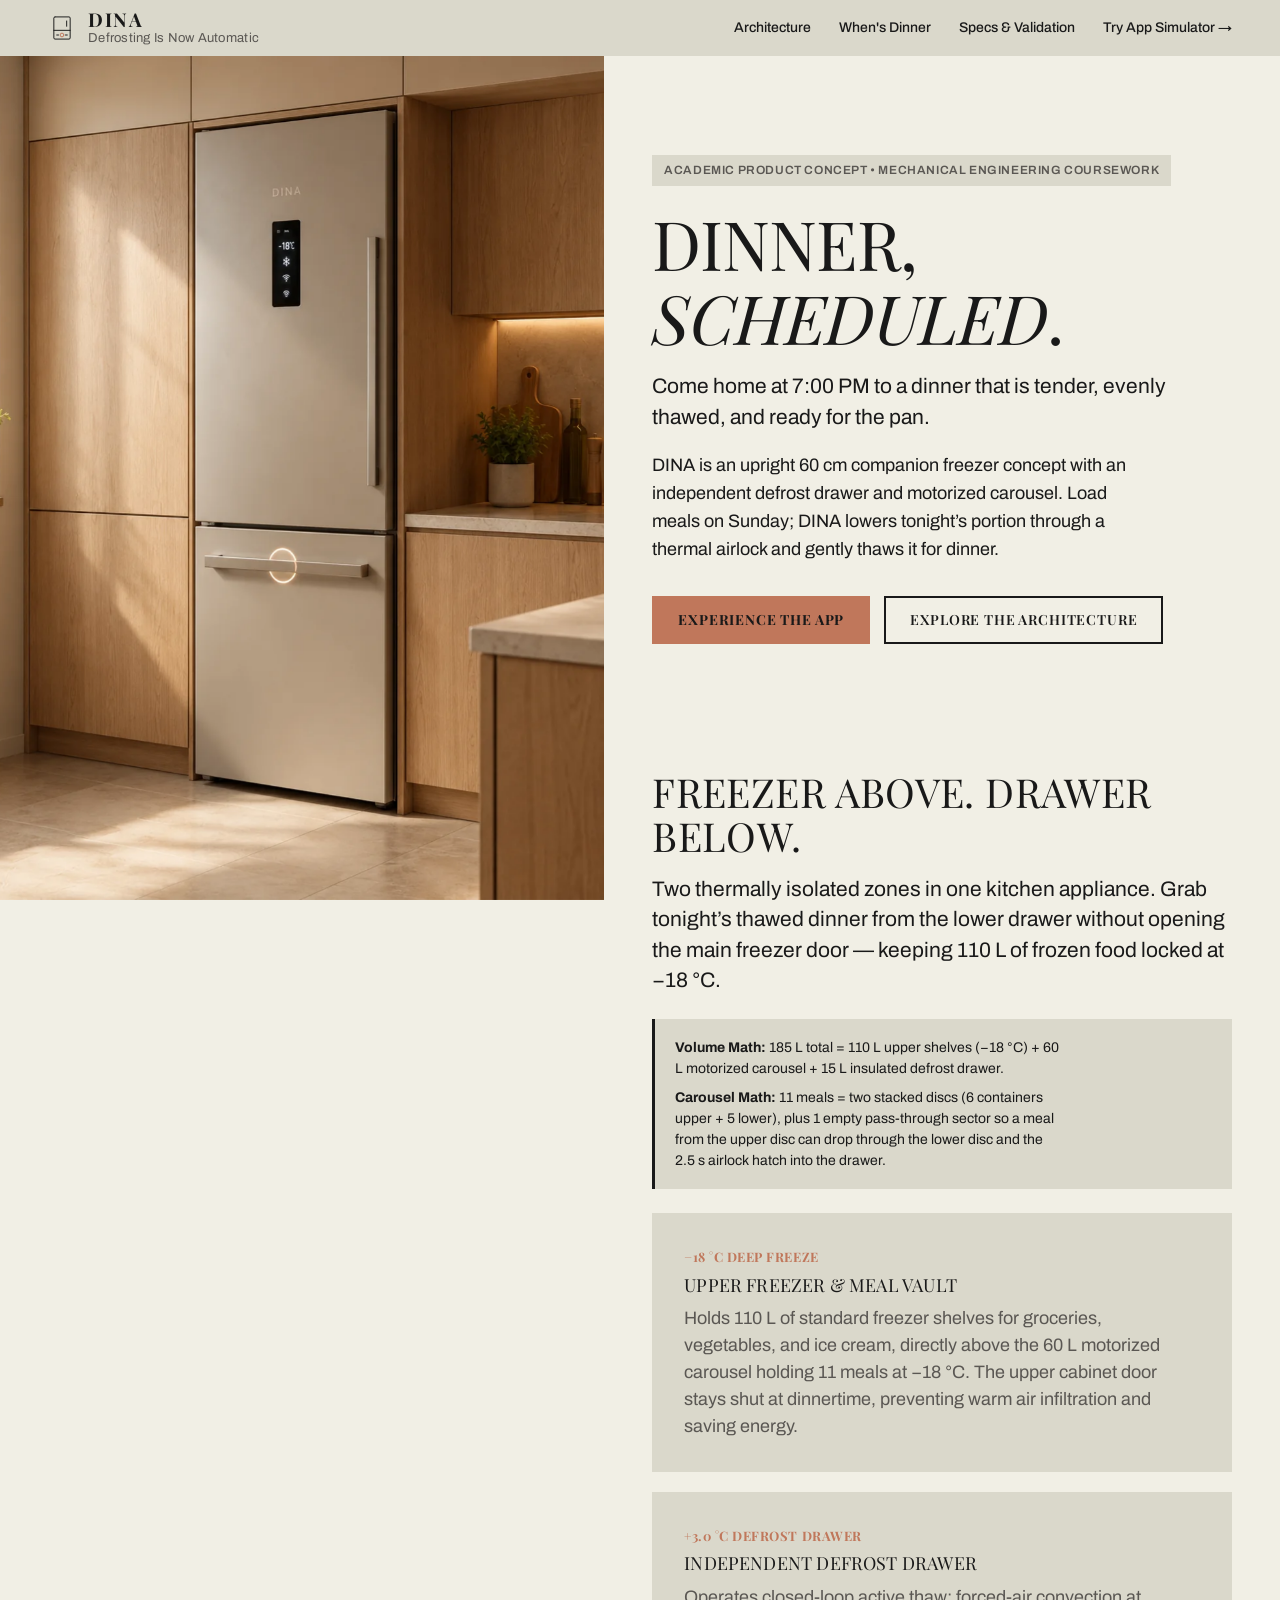
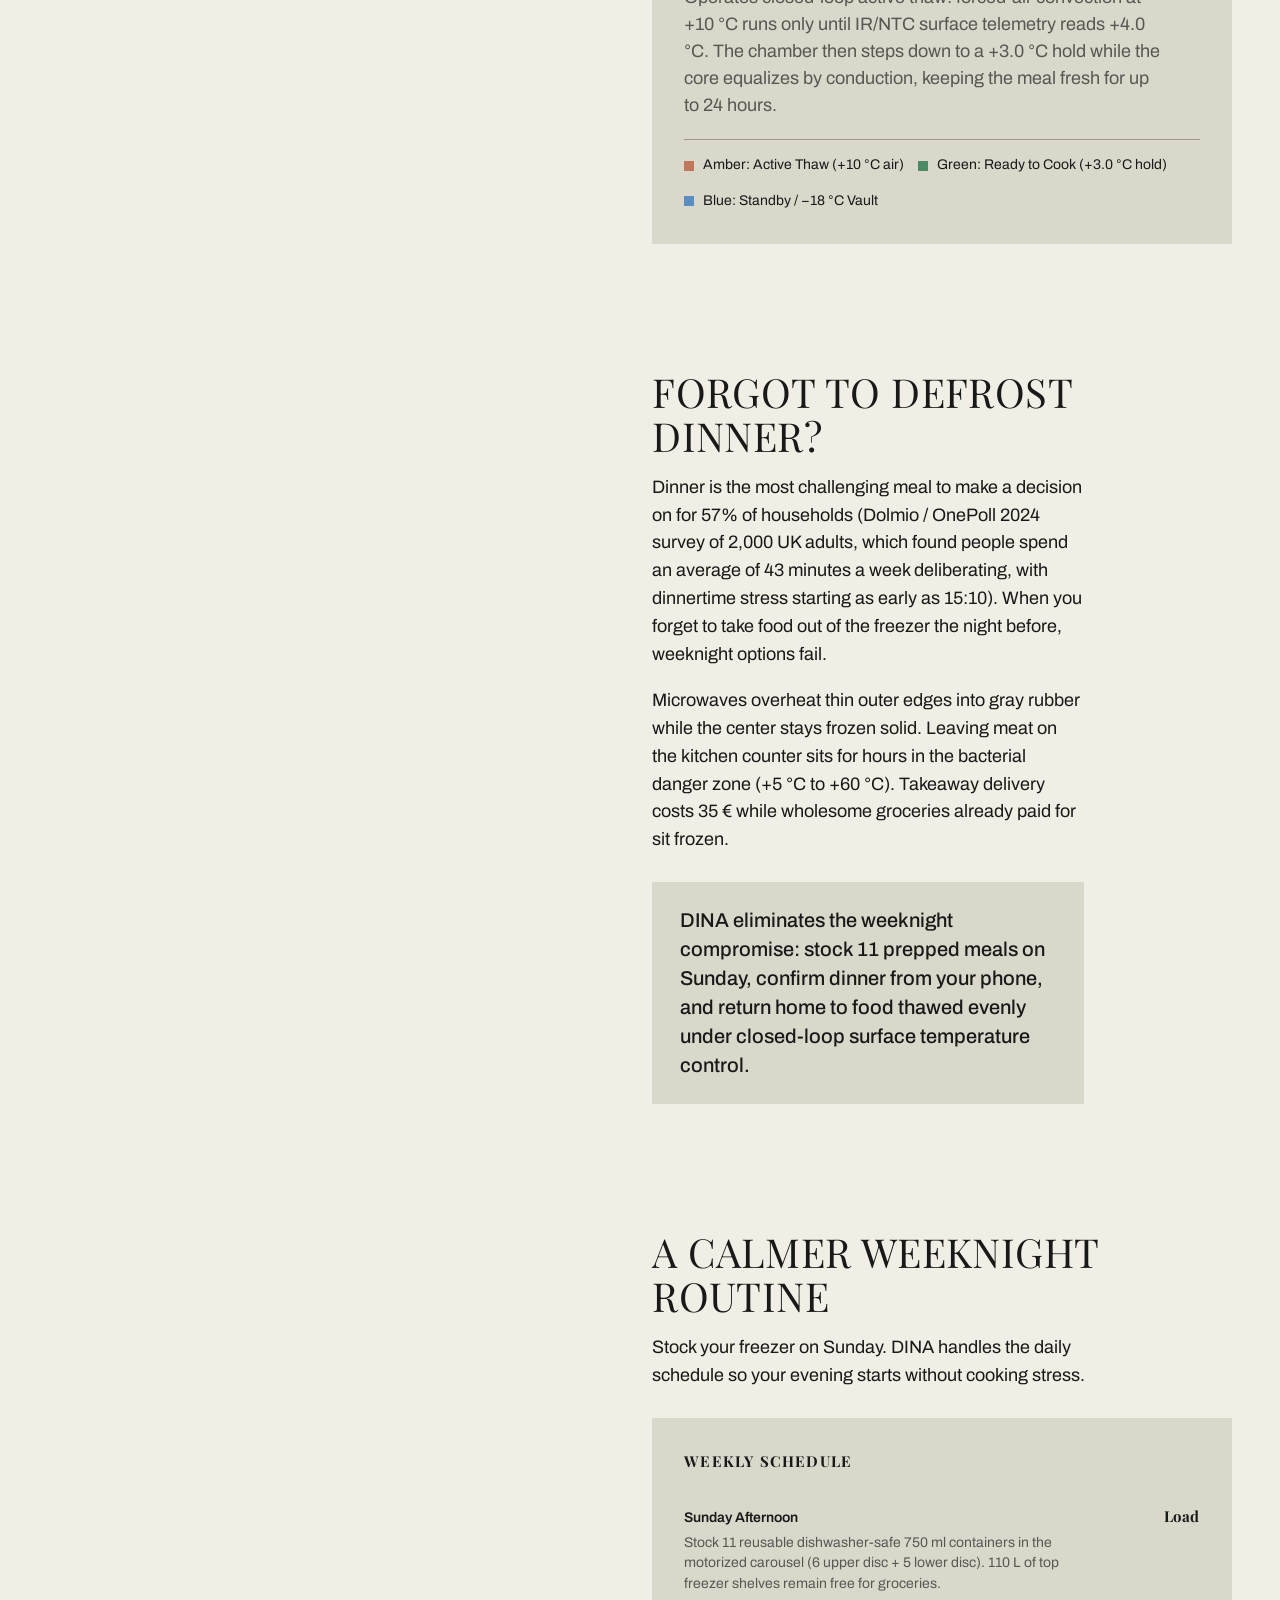
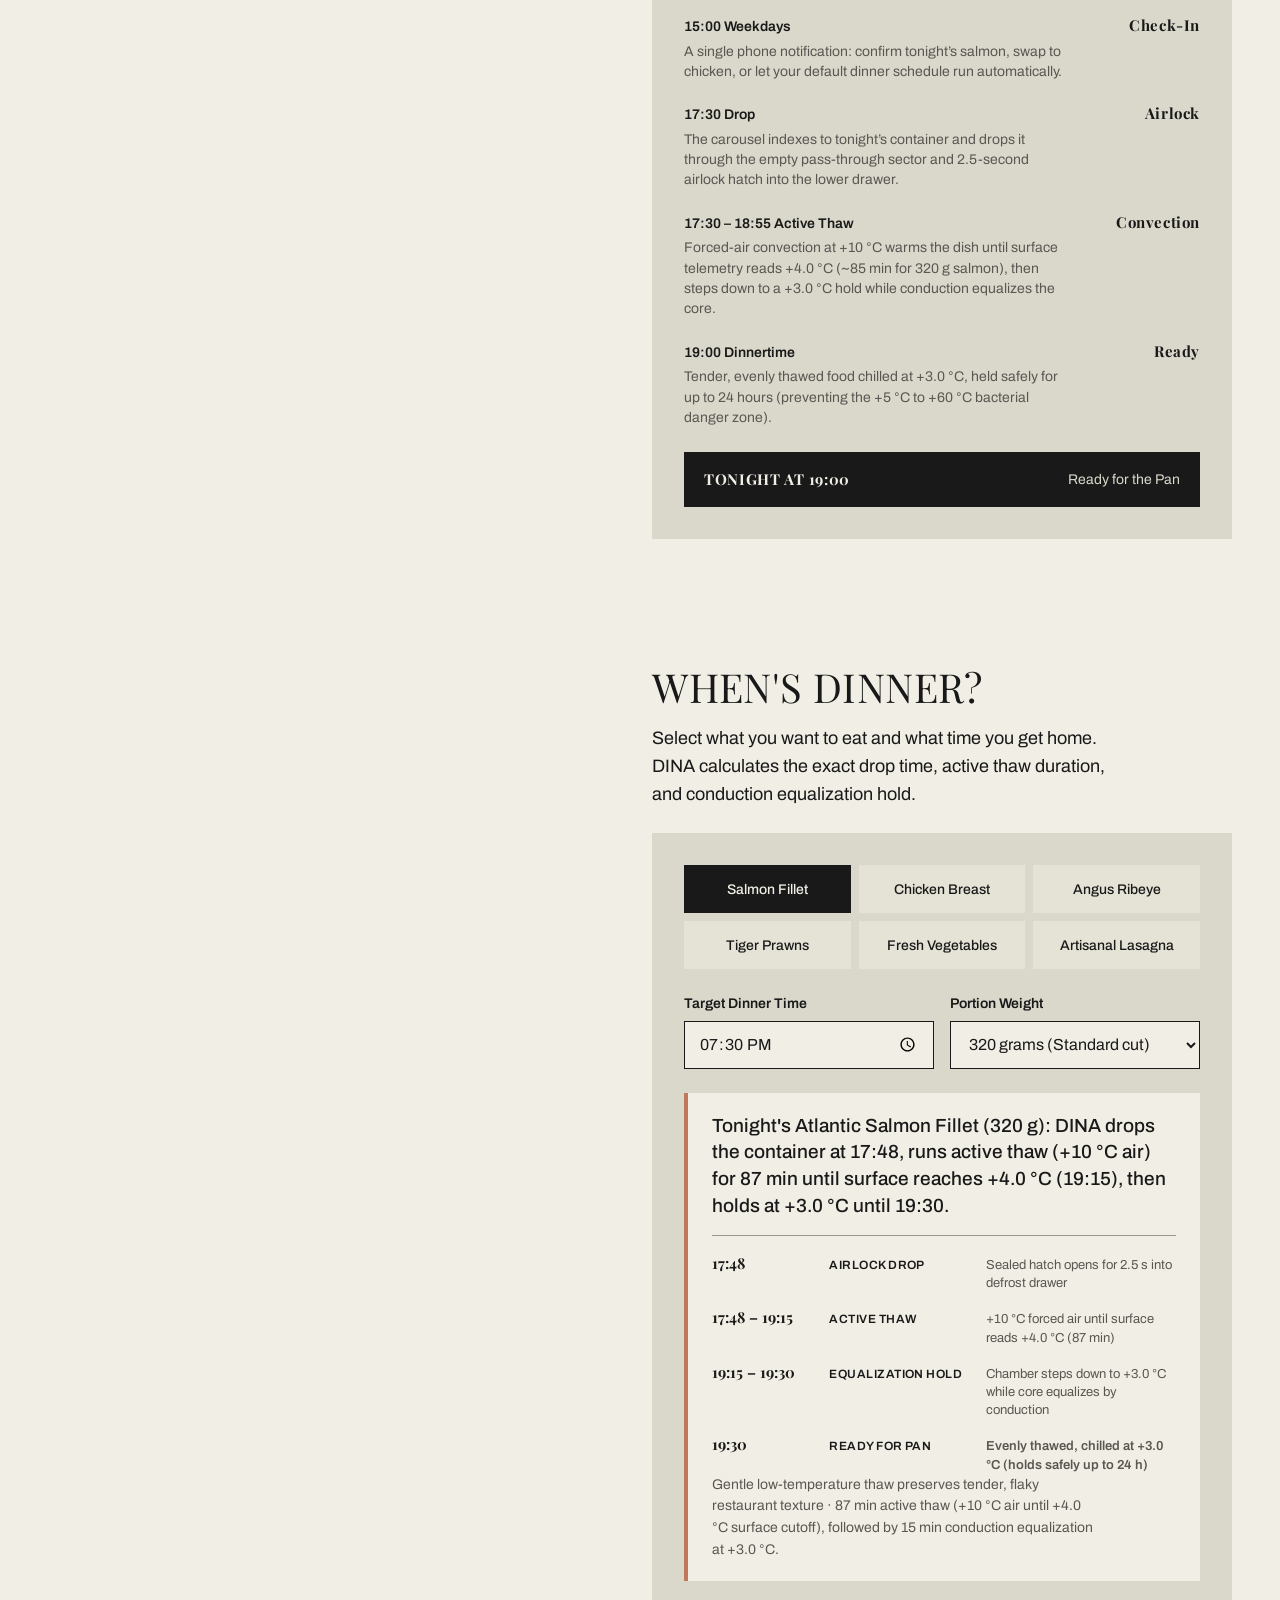
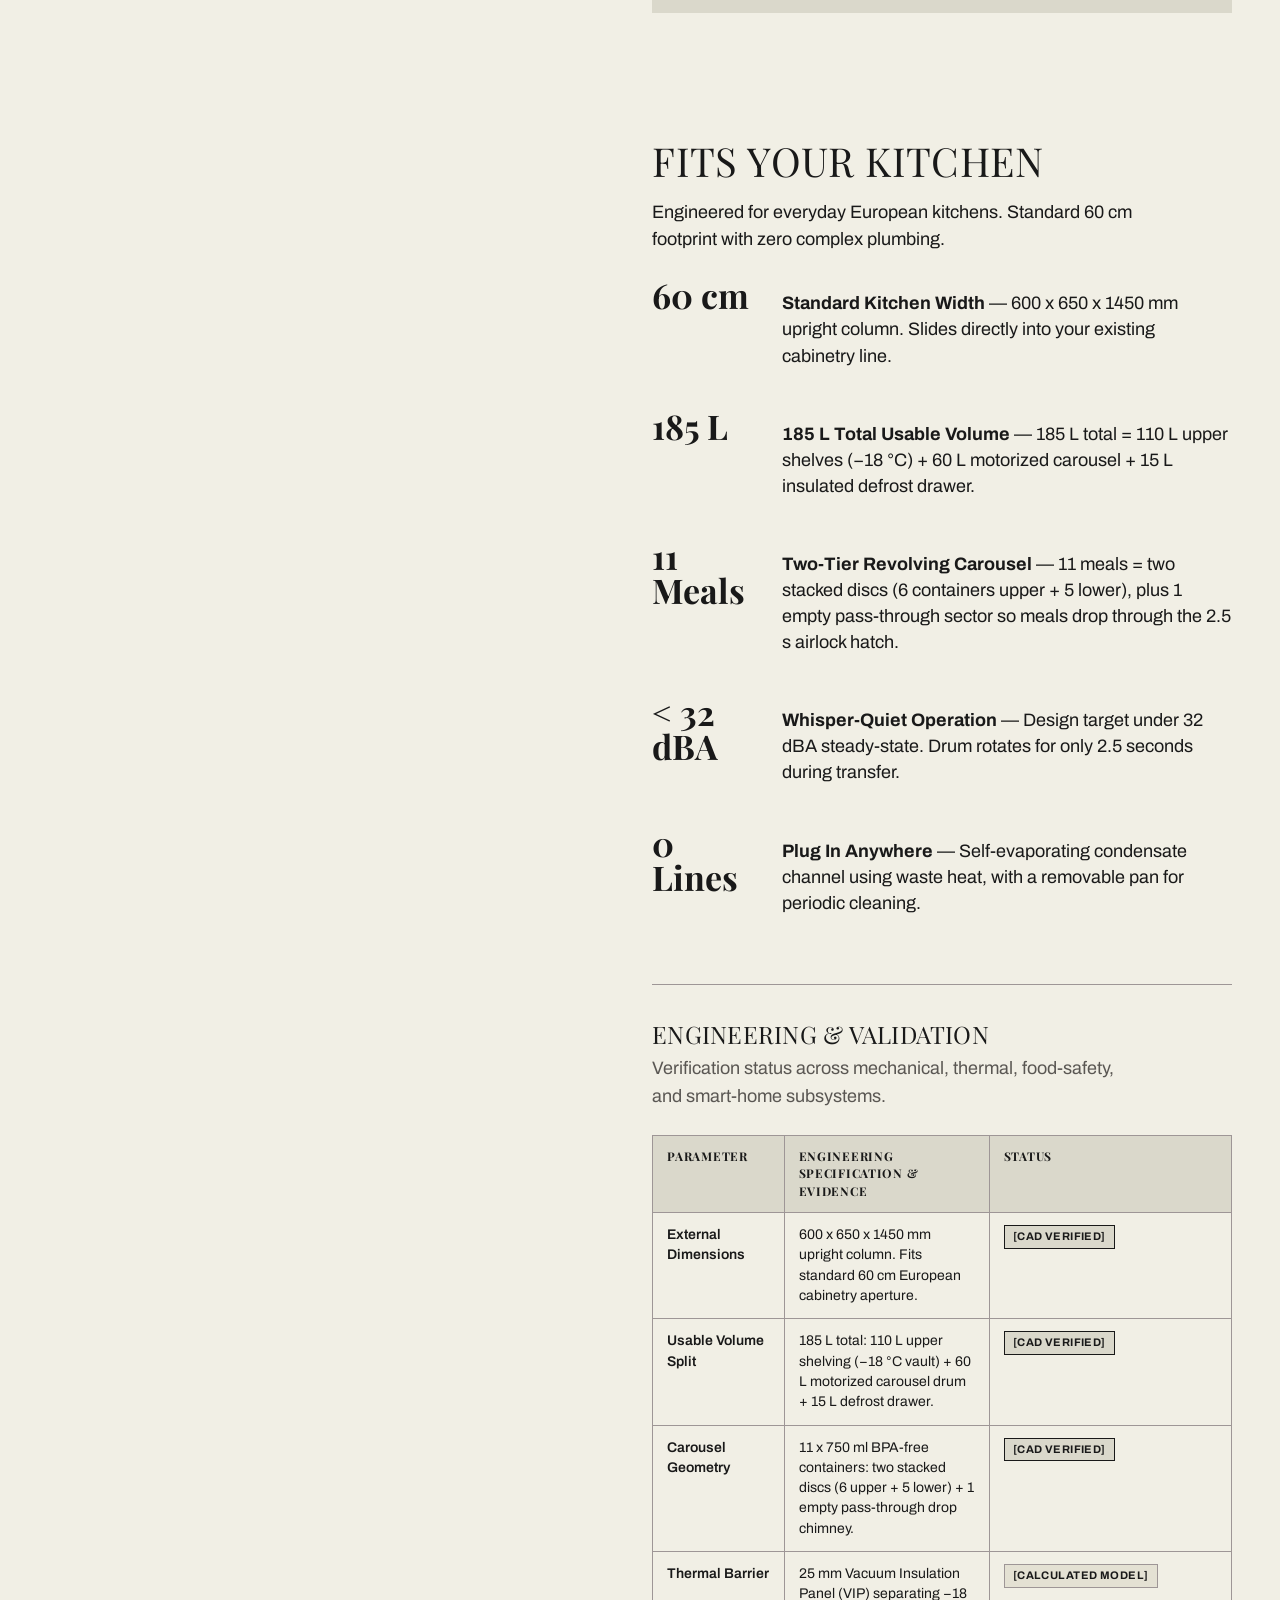
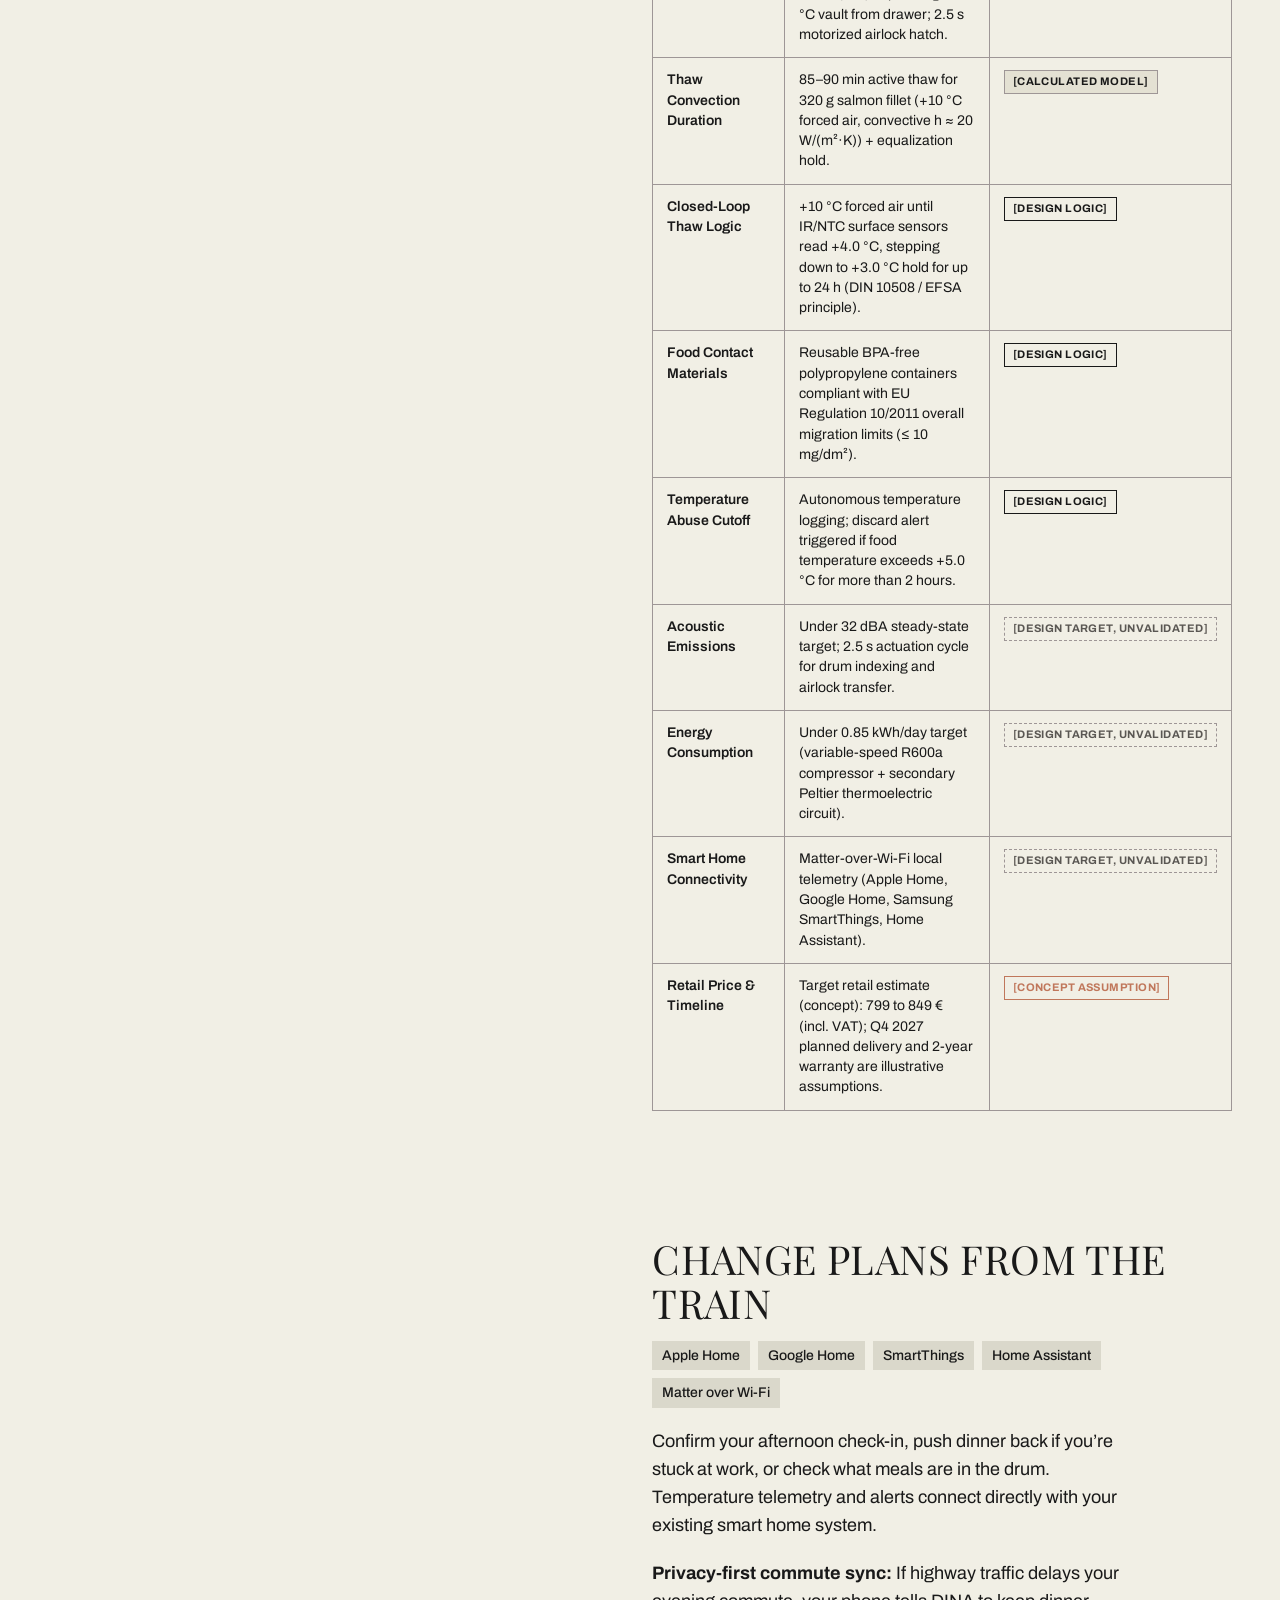
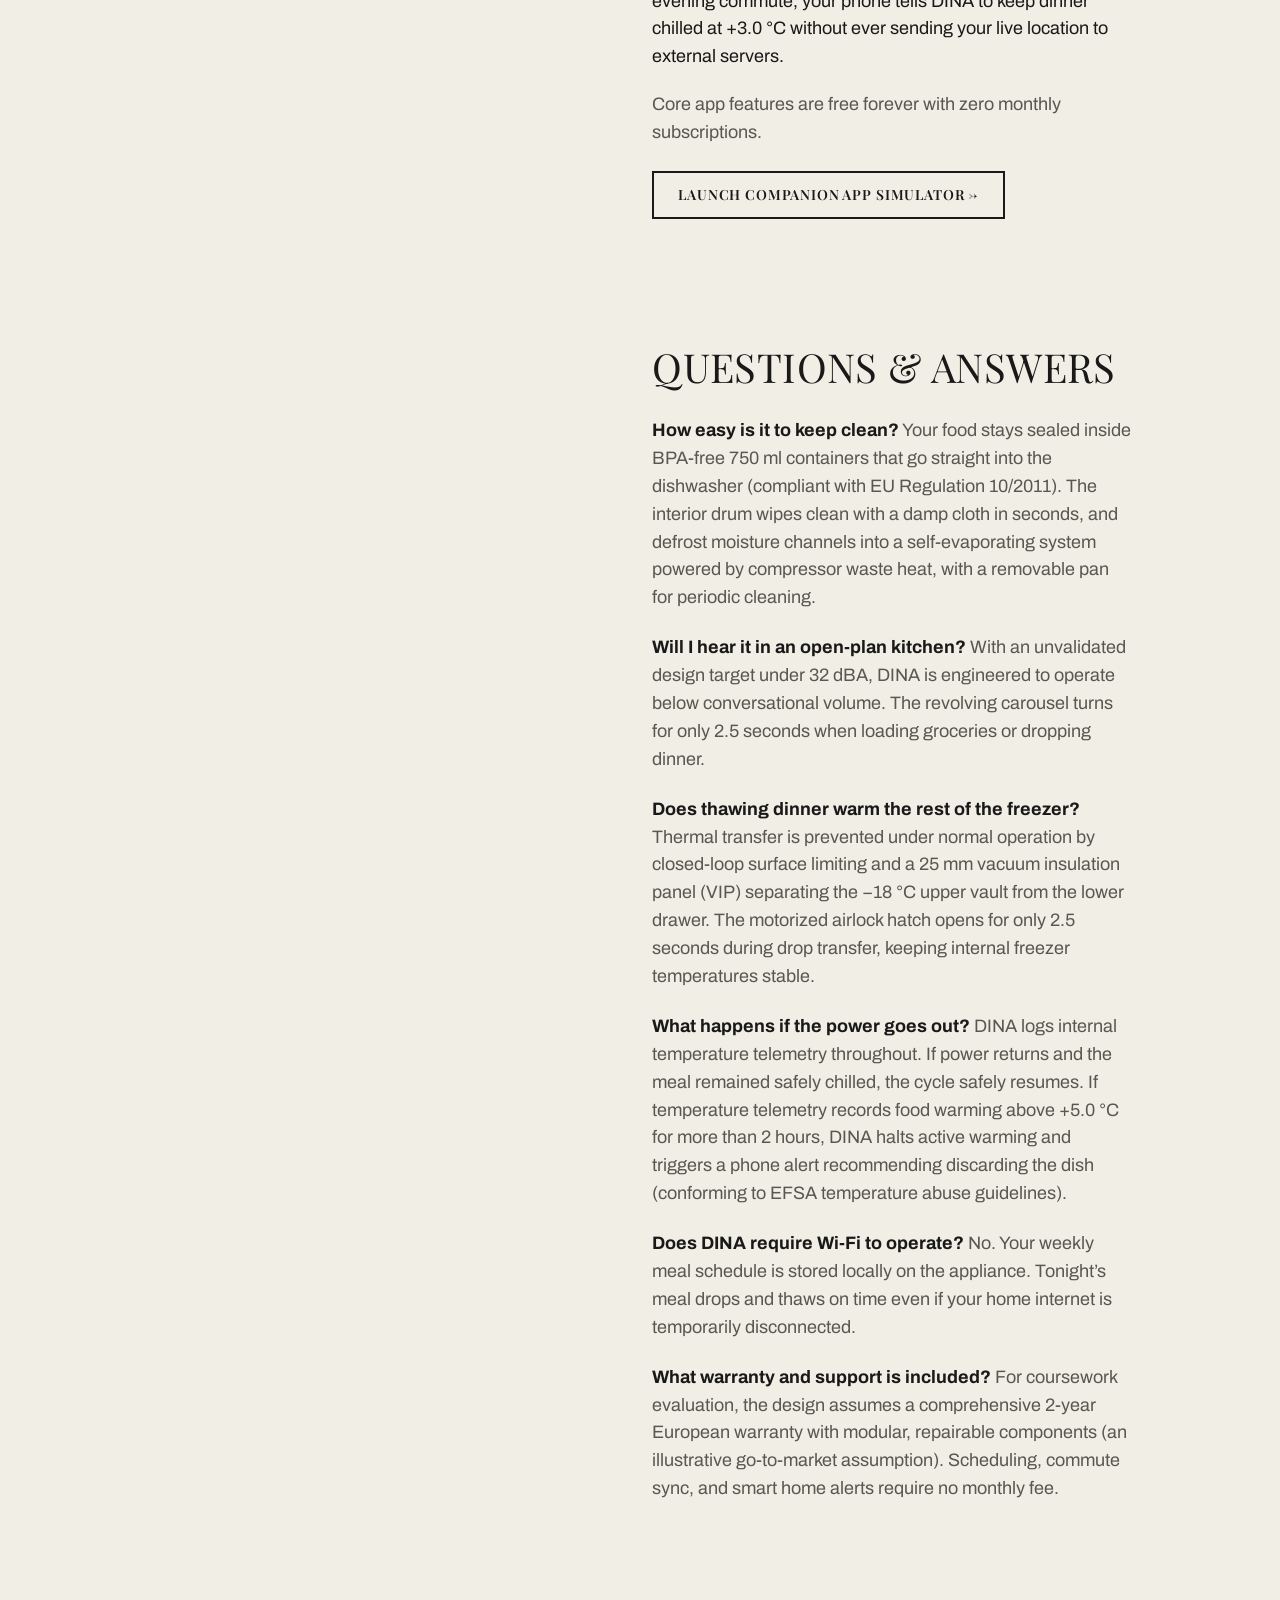
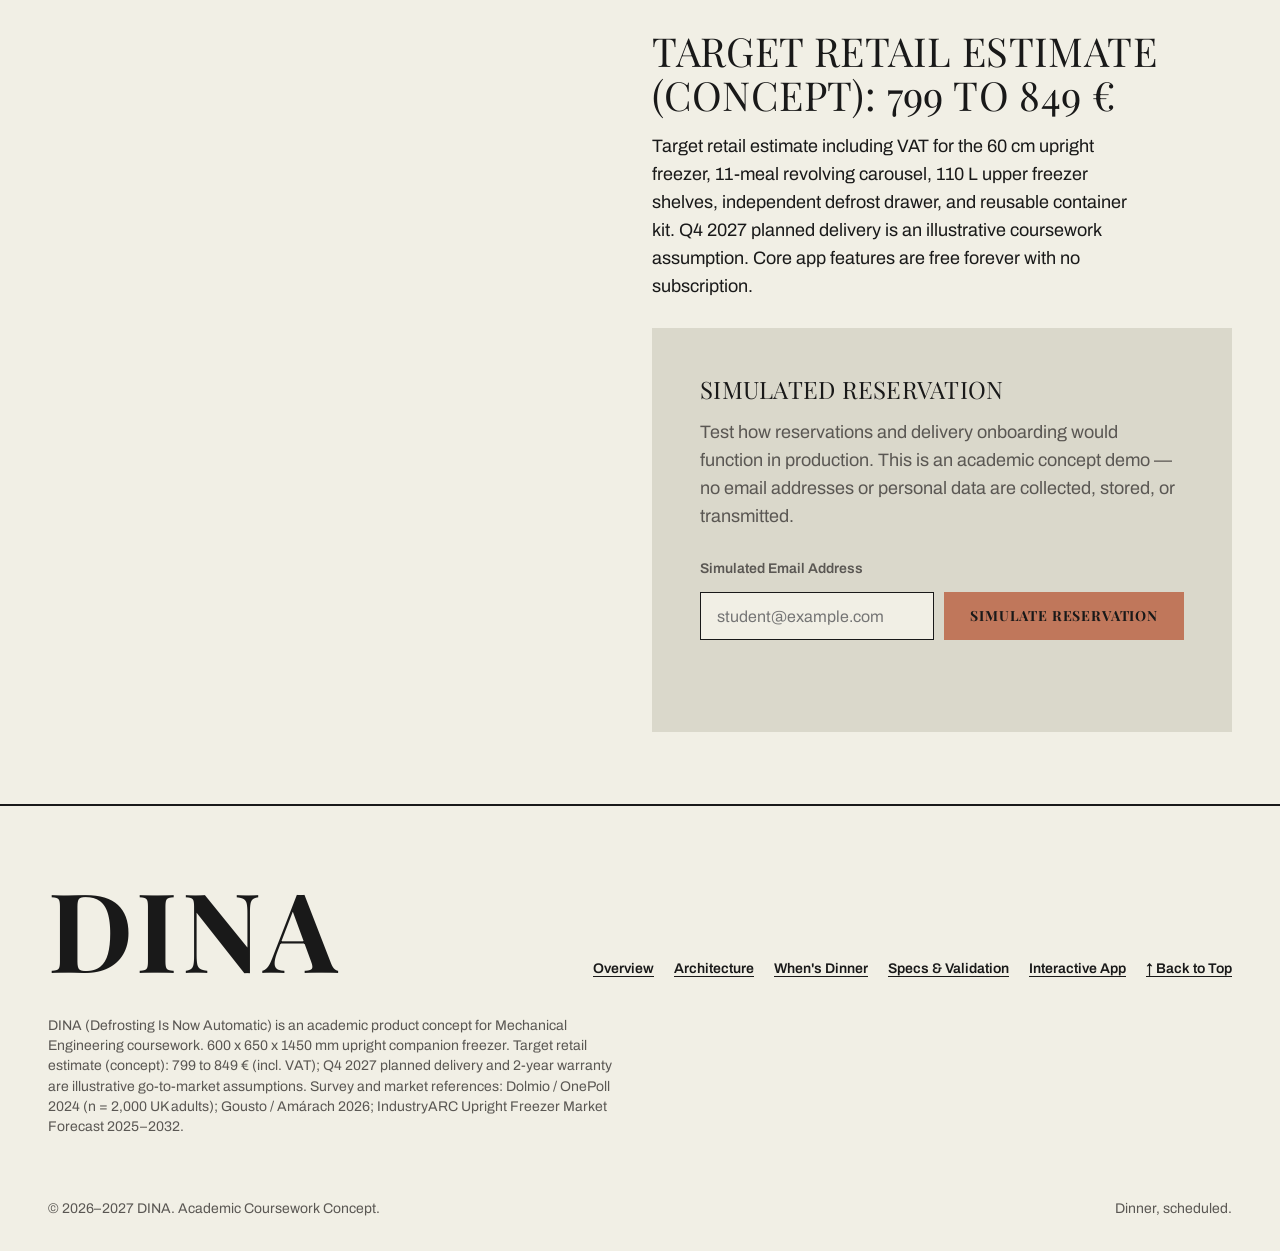
==== index.html @ ad3077fd "Enhance technical credibility, closed-loop thaw logic, and architecture flow" ====
<!doctype html>
<html lang="en">
<head>
  <meta charset="utf-8">
  <meta name="viewport" content="width=device-width, initial-scale=1, viewport-fit=cover">
  <title>DINA — Dinner, Scheduled | Smart Upright Freezer</title>
  <meta name="description" content="Meet DINA: Defrosting Is Now Automatic. The 60 cm upright smart freezer concept that holds 11 meals at -18 °C, gently thaws tonight's dinner via closed-loop convection, and holds it at +3.0 °C.">
  <meta name="theme-color" content="#DAD8CB">
  <link rel="manifest" href="manifest.json">
  <link rel="icon" type="image/svg+xml" href="assets/icons/pwa-logo.svg">
  <link rel="icon" type="image/png" sizes="192x192" href="assets/images/pwa-icon-192.png">
  <link rel="apple-touch-icon" sizes="180x180" href="assets/images/apple-touch-icon.png">
  <link rel="stylesheet" href="css/tokens.css?v=9.2">
  <link rel="stylesheet" href="css/site.css?v=9.2">
</head>
<body>

  <!-- Shared DINA Animated Line Icons (Zero dropshadows, zero emojis) -->
  <svg width="0" height="0" style="position:absolute; width:0; height:0; overflow:hidden;" aria-hidden="true">
    <style>
      svg.dina-icon {
        --ink: #191919;
        --accent: #C0775B;
        overflow: visible;
      }
      svg.dina-icon * {
        fill: none;
        stroke: var(--ink);
        stroke-width: 1.65;
        stroke-linecap: round;
        stroke-linejoin: round;
      }
      svg.dina-icon .ac { stroke: var(--accent); }
      svg.dina-icon .fl { fill: var(--accent); stroke: none; }
      svg.dina-icon .d {
        animation: dina-draw 1.2s cubic-bezier(0.22, 1, 0.36, 1) both;
      }
      @keyframes dina-draw {
        from { stroke-dasharray: 1; stroke-dashoffset: 1; }
        to   { stroke-dasharray: 1; stroke-dashoffset: 0; }
      }
      svg.dina-icon .vb { transform-box: view-box; }
      svg.dina-icon .spin-drum { transform-origin: 24px 24px; animation: dina-rot 36s linear infinite; }
      @keyframes dina-rot { to { transform: rotate(360deg); } }
      @media (prefers-reduced-motion: reduce) {
        svg.dina-icon * { animation: none !important; }
      }
    </style>
  </svg>

  <!-- Sticky Site Header -->
  <header class="site-header" role="banner">
    <div class="header-inner">
      <a href="#hero" class="brand-wrap" aria-label="DINA homepage">
        <svg class="dina-icon" viewBox="0 0 48 48" aria-hidden="true">
          <rect class="d" pathLength="1" x="10" y="5" width="28" height="38" rx="2"/>
          <path class="d" pathLength="1" d="M10 28H38"/>
          <path class="d" pathLength="1" d="M32 12V21"/>
          <circle class="d ac" pathLength="1" cx="24" cy="36" r="3.2"/>
          <path class="d" pathLength="1" d="M18 36H15M33 36H30"/>
        </svg>
        <div class="brand-text">
          <span class="brand-name">DINA</span>
          <span class="brand-sub">Defrosting Is Now Automatic</span>
        </div>
      </a>

      <!-- Desktop Navigation (4 clear items, no competing CTA) -->
      <nav class="desktop-nav" aria-label="Main navigation">
        <a href="#experience">Architecture</a>
        <a href="#calculator">When's Dinner</a>
        <a href="#kitchen">Specs &amp; Validation</a>
        <a href="app.html">Try App Simulator &rarr;</a>
      </nav>

      <!-- Mobile Header Actions (Visible only on <= 899px) -->
      <div class="mobile-header-actions">
        <a href="app.html" class="mobile-app-pill">Try App</a>
        <button class="mobile-menu-btn" id="mobileMenuBtn" aria-label="Toggle navigation menu" aria-expanded="false" type="button">
          <span class="menu-btn-label">Menu</span>
          <span class="menu-icon-bars" aria-hidden="true">
            <span class="bar bar-1"></span>
            <span class="bar bar-2"></span>
          </span>
        </button>
      </div>
    </div>

    <!-- Mobile Navigation Drawer -->
    <nav class="mobile-nav-drawer" id="mobileNavDrawer" aria-label="Mobile navigation drawer">
      <div class="mobile-nav-links">
        <a href="#experience">Architecture</a>
        <a href="#calculator">When's Dinner</a>
        <a href="#kitchen">Specs &amp; Validation</a>
        <a href="app.html">Try App Simulator</a>
      </div>
      <div class="mobile-nav-bottom">
        <a href="app.html" class="btn btn-clay" style="width:100%;">Launch Interactive App &rarr;</a>
      </div>
    </nav>
  </header>

  <!-- The Split Stage: Left Sticky Imagery, Right Reading Column -->
  <main class="split-stage-wrap">
    
    <!-- Left Column: Sticky Visual Stage -->
    <aside class="stage-visual-col" aria-label="DINA product showcase">
      <!-- Scene 1: Architectural Kitchen Scene -->
      <picture>
        <source srcset="assets/images/dina_kitchen_hero.webp" type="image/webp">
        <img
          id="stageSceneKitchen"
          class="stage-scene-layer shutter-enter active"
          src="assets/images/dina_kitchen_hero.jpg"
          alt="DINA upright smart freezer built into contemporary warm wood kitchen cabinetry"
          fetchpriority="high"
          width="1214"
          height="1295"
        >
      </picture>

      <!-- Scene 2: 2-Tier Revolving Drum Carousel -->
      <picture>
        <source srcset="assets/images/dina_carousel_drum.webp" type="image/webp">
        <img
          id="stageSceneDrum"
          class="stage-scene-layer"
          src="assets/images/dina_carousel_drum.png"
          alt="Two-tier motorized revolving meal carousel holding 11 meals"
          loading="lazy"
          width="1200"
          height="896"
        >
      </picture>

      <!-- Scene 3: Defrost Drawer Close-Up -->
      <picture>
        <source srcset="assets/images/dina_drawer_close.webp" type="image/webp">
        <img
          id="stageSceneDrawer"
          class="stage-scene-layer"
          src="assets/images/dina_drawer_close.png"
          alt="Illuminated independent defrost drawer holding tonight's dinner safely chilled at plus 3.0 degrees"
          loading="lazy"
          width="1200"
          height="896"
        >
      </picture>

      <!-- Scene 4: Smart Door Display & Telemetry -->
      <picture>
        <source srcset="assets/images/dina_door_display.webp" type="image/webp">
        <img
          id="stageSceneDisplay"
          class="stage-scene-layer"
          src="assets/images/dina_door_display.png"
          alt="Smart door telemetry display showing minus 18 degrees freezer and gentle defrost status"
          loading="lazy"
          width="1200"
          height="896"
        >
      </picture>
    </aside>

    <!-- Right Column: Scrolling Editorial Content -->
    <div class="stage-editorial-col">

      <!-- Section 1: Hero Editorial -->
      <section id="hero" class="content-section hero-editorial reveal in">
        <div class="hero-concept-badge">Academic Product Concept &bull; Mechanical Engineering Coursework</div>
        <h1>Dinner, <em>scheduled</em>.</h1>
        <p class="lead">
          Come home at 7:00 PM to a dinner that is tender, evenly thawed, and ready for the pan.
        </p>
        <p>
          DINA is an upright 60 cm companion freezer concept with an independent defrost drawer and motorized carousel. Load meals on Sunday; DINA lowers tonight&rsquo;s portion through a thermal airlock and gently thaws it for dinner.
        </p>

        <div class="hero-actions-row">
          <a href="app.html" class="btn btn-clay">Experience the App</a>
          <a href="#experience" class="btn">Explore the Architecture</a>
        </div>
      </section>

      <!-- Section 2: Architecture & Flow (Moved directly below Hero) -->
      <section id="experience" class="content-section reveal">
        <span id="drawer" aria-hidden="true" style="position:relative;top:-80px;"></span>
        <h2>Freezer above. Drawer below.</h2>
        <p class="lead">
          Two thermally isolated zones in one kitchen appliance. Grab tonight&rsquo;s thawed dinner from the lower drawer without opening the main freezer door &mdash; keeping 110 L of frozen food locked at &minus;18 &deg;C.
        </p>

        <div class="architecture-math-block">
          <p class="math-line">
            <strong>Volume Math:</strong> 185 L total = 110 L upper shelves (&minus;18 &deg;C) + 60 L motorized carousel + 15 L insulated defrost drawer.
          </p>
          <p class="math-line">
            <strong>Carousel Math:</strong> 11 meals = two stacked discs (6 containers upper + 5 lower), plus 1 empty pass-through sector so a meal from the upper disc can drop through the lower disc and the 2.5 s airlock hatch into the drawer.
          </p>
        </div>

        <div class="dual-zones-editorial-grid">
          <div class="zone-card">
            <span class="zone-badge">&minus;18 &deg;C deep freeze</span>
            <h3>Upper Freezer &amp; Meal Vault</h3>
            <p>
              Holds 110 L of standard freezer shelves for groceries, vegetables, and ice cream, directly above the 60 L motorized carousel holding 11 meals at &minus;18 &deg;C. The upper cabinet door stays shut at dinnertime, preventing warm air infiltration and saving energy.
            </p>
          </div>

          <div class="zone-card">
            <span class="zone-badge">+3.0 &deg;C defrost drawer</span>
            <h3>Independent Defrost Drawer</h3>
            <p>
              Operates closed-loop active thaw: forced-air convection at +10 &deg;C runs only until IR/NTC surface telemetry reads +4.0 &deg;C. The chamber then steps down to a +3.0 &deg;C hold while the core equalizes by conduction, keeping the meal fresh for up to 24 hours.
            </p>
            <div class="zone-halo-legend">
              <span><strong class="halo-dot amber"></strong> Amber: Active Thaw (+10 &deg;C air)</span>
              <span><strong class="halo-dot green"></strong> Green: Ready to Cook (+3.0 &deg;C hold)</span>
              <span><strong class="halo-dot blue"></strong> Blue: Standby / &minus;18 &deg;C Vault</span>
            </div>
          </div>
        </div>
      </section>

      <!-- Section 3: Intro Problem -->
      <section id="intro" class="content-section reveal">
        <h2>Forgot to defrost dinner?</h2>
        <div class="intro-text-block">
          <p>
            Dinner is the most challenging meal to make a decision on for 57% of households (Dolmio / OnePoll 2024 survey of 2,000 UK adults, which found people spend an average of 43 minutes a week deliberating, with dinnertime stress starting as early as 15:10). When you forget to take food out of the freezer the night before, weeknight options fail.
          </p>
          <p>
            Microwaves overheat thin outer edges into gray rubber while the center stays frozen solid. Leaving meat on the kitchen counter sits for hours in the bacterial danger zone (+5 &deg;C to +60 &deg;C). Takeaway delivery costs 35 &euro; while wholesome groceries already paid for sit frozen.
          </p>
          <div class="intro-highlight-box">
            <p>
              DINA eliminates the weeknight compromise: stock 11 prepped meals on Sunday, confirm dinner from your phone, and return home to food thawed evenly under closed-loop surface temperature control.
            </p>
          </div>
        </div>
      </section>

      <!-- Section 4: How It Works Itinerary -->
      <section id="how-it-works" class="content-section reveal">
        <h2>A calmer weeknight routine</h2>
        <p>
          Stock your freezer on Sunday. DINA handles the daily schedule so your evening starts without cooking stress.
        </p>

        <div class="itinerary-slip">
          <div class="itinerary-slip-header">Weekly Schedule</div>
          
          <div class="itinerary-step">
            <div class="itinerary-step-top">
              <span class="itinerary-step-label">Sunday Afternoon</span>
              <span class="itinerary-step-time">Load</span>
            </div>
            <p class="itinerary-step-desc">Stock 11 reusable dishwasher-safe 750 ml containers in the motorized carousel (6 upper disc + 5 lower disc). 110 L of top freezer shelves remain free for groceries.</p>
          </div>

          <div class="itinerary-step">
            <div class="itinerary-step-top">
              <span class="itinerary-step-label">15:00 Weekdays</span>
              <span class="itinerary-step-time">Check-In</span>
            </div>
            <p class="itinerary-step-desc">A single phone notification: confirm tonight&rsquo;s salmon, swap to chicken, or let your default dinner schedule run automatically.</p>
          </div>

          <div class="itinerary-step">
            <div class="itinerary-step-top">
              <span class="itinerary-step-label">17:30 Drop</span>
              <span class="itinerary-step-time">Airlock</span>
            </div>
            <p class="itinerary-step-desc">The carousel indexes to tonight&rsquo;s container and drops it through the empty pass-through sector and 2.5-second airlock hatch into the lower drawer.</p>
          </div>

          <div class="itinerary-step">
            <div class="itinerary-step-top">
              <span class="itinerary-step-label">17:30 &ndash; 18:55 Active Thaw</span>
              <span class="itinerary-step-time">Convection</span>
            </div>
            <p class="itinerary-step-desc">Forced-air convection at +10 &deg;C warms the dish until surface telemetry reads +4.0 &deg;C (~85 min for 320 g salmon), then steps down to a +3.0 &deg;C hold while conduction equalizes the core.</p>
          </div>

          <div class="itinerary-step">
            <div class="itinerary-step-top">
              <span class="itinerary-step-label">19:00 Dinnertime</span>
              <span class="itinerary-step-time">Ready</span>
            </div>
            <p class="itinerary-step-desc">Tender, evenly thawed food chilled at +3.0 &deg;C, held safely for up to 24 hours (preventing the +5 &deg;C to +60 &deg;C bacterial danger zone).</p>
          </div>

          <div class="itinerary-slip-result">
            <strong>Tonight at 19:00</strong>
            <span>Ready for the Pan</span>
          </div>
        </div>
      </section>

      <!-- Section 5: Live Interactive "When's dinner?" Calculator -->
      <section id="calculator" class="content-section reveal">
        <h2>When's dinner?</h2>
        <p>
          Select what you want to eat and what time you get home. DINA calculates the exact drop time, active thaw duration, and conduction equalization hold.
        </p>

        <div class="calc-interactive-card">
          <div class="calc-chips-grid">
            <button class="calc-meal-chip active" data-cat="salmon" type="button">Salmon Fillet</button>
            <button class="calc-meal-chip" data-cat="chicken" type="button">Chicken Breast</button>
            <button class="calc-meal-chip" data-cat="ribeye" type="button">Angus Ribeye</button>
            <button class="calc-meal-chip" data-cat="prawns" type="button">Tiger Prawns</button>
            <button class="calc-meal-chip" data-cat="vegetables" type="button">Fresh Vegetables</button>
            <button class="calc-meal-chip" data-cat="lasagna" type="button">Artisanal Lasagna</button>
          </div>

          <div class="calc-controls-row">
            <div class="calc-field-group">
              <label for="calcTimeInput">Target Dinner Time</label>
              <input type="time" id="calcTimeInput" class="calc-input" value="19:30">
            </div>

            <div class="calc-field-group">
              <label for="calcWeightSelect">Portion Weight</label>
              <select id="calcWeightSelect" class="calc-input">
                <option value="250">250 grams (Light cut)</option>
                <option value="320" selected>320 grams (Standard cut)</option>
                <option value="450">450 grams (Generous cut)</option>
                <option value="600">600 grams (Family portion)</option>
              </select>
            </div>
          </div>

          <div class="calc-result-box">
            <p class="calc-result-sentence" id="calcResultSentence">
              Tonight's Atlantic Salmon Fillet (320 g): DINA drops the container at 17:48, runs active thaw (+10 °C air) for 87 min until surface reaches +4.0 °C (19:15), then holds at +3.0 °C until 19:30.
            </p>

            <div class="calc-timeline">
              <div class="calc-timeline-step">
                <span class="calc-step-time" id="calcDropTime">17:48</span>
                <span class="calc-step-label">Airlock Drop</span>
                <span class="calc-step-desc">Sealed hatch opens for 2.5 s into defrost drawer</span>
              </div>
              <div class="calc-timeline-step">
                <span class="calc-step-time" id="calcActiveTime">17:48 &ndash; 19:15</span>
                <span class="calc-step-label">Active Thaw</span>
                <span class="calc-step-desc">+10 &deg;C forced air until surface reads +4.0 &deg;C (<span id="calcThawDuration">87</span> min)</span>
              </div>
              <div class="calc-timeline-step">
                <span class="calc-step-time" id="calcHoldTime">19:15 &ndash; 19:30</span>
                <span class="calc-step-label">Equalization Hold</span>
                <span class="calc-step-desc">Chamber steps down to +3.0 &deg;C while core equalizes by conduction</span>
              </div>
              <div class="calc-timeline-step highlighted">
                <span class="calc-step-time" id="calcDinnerTime">19:30</span>
                <span class="calc-step-label">Ready for Pan</span>
                <span class="calc-step-desc">Evenly thawed, chilled at +3.0 &deg;C (holds safely up to 24 h)</span>
              </div>
            </div>

            <p class="calc-result-meta" id="calcResultMeta">
              Gentle low-temperature thaw preserves tender, flaky restaurant texture &bull; 87 min active thaw (+10 &deg;C air until +4.0 &deg;C surface cutoff), followed by 15 min conduction equalization at +3.0 &deg;C.
            </p>
          </div>
        </div>
      </section>

      <!-- Section 6: Kitchen Stats Lines & Engineering Validation Table -->
      <section id="kitchen" class="content-section reveal">
        <h2>Fits your kitchen</h2>
        <p>
          Engineered for everyday European kitchens. Standard 60 cm footprint with zero complex plumbing.
        </p>

        <div class="stats-lines-grid">
          <div class="stat-row">
            <div class="stat-figure">60 cm</div>
            <p class="stat-text"><strong>Standard Kitchen Width</strong> &mdash; 600 x 650 x 1450 mm upright column. Slides directly into your existing cabinetry line.</p>
          </div>

          <div class="stat-row">
            <div class="stat-figure">185 L</div>
            <p class="stat-text"><strong>185 L Total Usable Volume</strong> &mdash; 185 L total = 110 L upper shelves (&minus;18 &deg;C) + 60 L motorized carousel + 15 L insulated defrost drawer.</p>
          </div>

          <div class="stat-row">
            <div class="stat-figure">11 Meals</div>
            <p class="stat-text"><strong>Two-Tier Revolving Carousel</strong> &mdash; 11 meals = two stacked discs (6 containers upper + 5 lower), plus 1 empty pass-through sector so meals drop through the 2.5 s airlock hatch.</p>
          </div>

          <div class="stat-row">
            <div class="stat-figure">&lt; 32 dBA</div>
            <p class="stat-text"><strong>Whisper-Quiet Operation</strong> &mdash; Design target under 32 dBA steady-state. Drum rotates for only 2.5 seconds during transfer.</p>
          </div>

          <div class="stat-row">
            <div class="stat-figure">0 Lines</div>
            <p class="stat-text"><strong>Plug In Anywhere</strong> &mdash; Self-evaporating condensate channel using waste heat, with a removable pan for periodic cleaning.</p>
          </div>
        </div>

        <!-- Compact Engineering & Validation Table -->
        <div class="validation-table-section">
          <h3>Engineering &amp; Validation</h3>
          <p class="muted">
            Verification status across mechanical, thermal, food-safety, and smart-home subsystems.
          </p>

          <div class="validation-table-wrap">
            <table class="validation-table">
              <thead>
                <tr>
                  <th scope="col" style="width: 26%;">Parameter</th>
                  <th scope="col" style="width: 50%;">Engineering Specification &amp; Evidence</th>
                  <th scope="col" style="width: 24%;">Status</th>
                </tr>
              </thead>
              <tbody>
                <tr>
                  <td class="col-param">External Dimensions</td>
                  <td class="col-val">600 x 650 x 1450 mm upright column. Fits standard 60 cm European cabinetry aperture.</td>
                  <td class="col-tag"><span class="status-tag cad">[CAD Verified]</span></td>
                </tr>
                <tr>
                  <td class="col-param">Usable Volume Split</td>
                  <td class="col-val">185 L total: 110 L upper shelving (&minus;18 &deg;C vault) + 60 L motorized carousel drum + 15 L defrost drawer.</td>
                  <td class="col-tag"><span class="status-tag cad">[CAD Verified]</span></td>
                </tr>
                <tr>
                  <td class="col-param">Carousel Geometry</td>
                  <td class="col-val">11 x 750 ml BPA-free containers: two stacked discs (6 upper + 5 lower) + 1 empty pass-through drop chimney.</td>
                  <td class="col-tag"><span class="status-tag cad">[CAD Verified]</span></td>
                </tr>
                <tr>
                  <td class="col-param">Thermal Barrier</td>
                  <td class="col-val">25 mm Vacuum Insulation Panel (VIP) separating &minus;18 &deg;C vault from drawer; 2.5 s motorized airlock hatch.</td>
                  <td class="col-tag"><span class="status-tag calc">[Calculated Model]</span></td>
                </tr>
                <tr>
                  <td class="col-param">Thaw Convection Duration</td>
                  <td class="col-val">85–90 min active thaw for 320 g salmon fillet (+10 &deg;C forced air, convective h &approx; 20 W/(m&sup2;&middot;K)) + equalization hold.</td>
                  <td class="col-tag"><span class="status-tag calc">[Calculated Model]</span></td>
                </tr>
                <tr>
                  <td class="col-param">Closed-Loop Thaw Logic</td>
                  <td class="col-val">+10 &deg;C forced air until IR/NTC surface sensors read +4.0 &deg;C, stepping down to +3.0 &deg;C hold for up to 24 h (DIN 10508 / EFSA principle).</td>
                  <td class="col-tag"><span class="status-tag logic">[Design Logic]</span></td>
                </tr>
                <tr>
                  <td class="col-param">Food Contact Materials</td>
                  <td class="col-val">Reusable BPA-free polypropylene containers compliant with EU Regulation 10/2011 overall migration limits (&le; 10 mg/dm&sup2;).</td>
                  <td class="col-tag"><span class="status-tag logic">[Design Logic]</span></td>
                </tr>
                <tr>
                  <td class="col-param">Temperature Abuse Cutoff</td>
                  <td class="col-val">Autonomous temperature logging; discard alert triggered if food temperature exceeds +5.0 &deg;C for more than 2 hours.</td>
                  <td class="col-tag"><span class="status-tag logic">[Design Logic]</span></td>
                </tr>
                <tr>
                  <td class="col-param">Acoustic Emissions</td>
                  <td class="col-val">Under 32 dBA steady-state target; 2.5 s actuation cycle for drum indexing and airlock transfer.</td>
                  <td class="col-tag"><span class="status-tag target">[Design Target, Unvalidated]</span></td>
                </tr>
                <tr>
                  <td class="col-param">Energy Consumption</td>
                  <td class="col-val">Under 0.85 kWh/day target (variable-speed R600a compressor + secondary Peltier thermoelectric circuit).</td>
                  <td class="col-tag"><span class="status-tag target">[Design Target, Unvalidated]</span></td>
                </tr>
                <tr>
                  <td class="col-param">Smart Home Connectivity</td>
                  <td class="col-val">Matter-over-Wi-Fi local telemetry (Apple Home, Google Home, Samsung SmartThings, Home Assistant).</td>
                  <td class="col-tag"><span class="status-tag target">[Design Target, Unvalidated]</span></td>
                </tr>
                <tr>
                  <td class="col-param">Retail Price &amp; Timeline</td>
                  <td class="col-val">Target retail estimate (concept): 799 to 849 &euro; (incl. VAT); Q4 2027 planned delivery and 2-year warranty are illustrative assumptions.</td>
                  <td class="col-tag"><span class="status-tag concept">[Concept Assumption]</span></td>
                </tr>
              </tbody>
            </table>
          </div>
        </div>
      </section>

      <!-- Section 7: App & Smart Home -->
      <section id="app" class="content-section reveal">
        <h2>Change plans from the train</h2>
        <div class="app-meta-badges">
          <span class="app-badge">Apple Home</span>
          <span class="app-badge">Google Home</span>
          <span class="app-badge">SmartThings</span>
          <span class="app-badge">Home Assistant</span>
          <span class="app-badge">Matter over Wi-Fi</span>
        </div>
        <p>
          Confirm your afternoon check-in, push dinner back if you&rsquo;re stuck at work, or check what meals are in the drum. Temperature telemetry and alerts connect directly with your existing smart home system.
        </p>
        <p>
          <strong>Privacy-first commute sync:</strong> If highway traffic delays your evening commute, your phone tells DINA to keep dinner chilled at +3.0 &deg;C without ever sending your live location to external servers.
        </p>
        <p class="muted">
          Core app features are free forever with zero monthly subscriptions.
        </p>
        <div style="margin-top:24px;">
          <a href="app.html" class="btn">Launch Companion App Simulator &rarr;</a>
        </div>
      </section>

      <!-- Section 8: FAQ Answers as Reading Text -->
      <section id="faq" class="content-section reveal">
        <h2>Questions &amp; Answers</h2>
        
        <div class="faq-reading-flow">
          <p class="faq-entry">
            <span class="faq-q">How easy is it to keep clean?</span>
            <span class="faq-a">Your food stays sealed inside BPA-free 750 ml containers that go straight into the dishwasher (compliant with EU Regulation 10/2011). The interior drum wipes clean with a damp cloth in seconds, and defrost moisture channels into a self-evaporating system powered by compressor waste heat, with a removable pan for periodic cleaning.</span>
          </p>

          <p class="faq-entry">
            <span class="faq-q">Will I hear it in an open-plan kitchen?</span>
            <span class="faq-a">With an unvalidated design target under 32 dBA, DINA is engineered to operate below conversational volume. The revolving carousel turns for only 2.5 seconds when loading groceries or dropping dinner.</span>
          </p>

          <p class="faq-entry">
            <span class="faq-q">Does thawing dinner warm the rest of the freezer?</span>
            <span class="faq-a">Thermal transfer is prevented under normal operation by closed-loop surface limiting and a 25 mm vacuum insulation panel (VIP) separating the &minus;18 &deg;C upper vault from the lower drawer. The motorized airlock hatch opens for only 2.5 seconds during drop transfer, keeping internal freezer temperatures stable.</span>
          </p>

          <p class="faq-entry">
            <span class="faq-q">What happens if the power goes out?</span>
            <span class="faq-a">DINA logs internal temperature telemetry throughout. If power returns and the meal remained safely chilled, the cycle safely resumes. If temperature telemetry records food warming above +5.0 &deg;C for more than 2 hours, DINA halts active warming and triggers a phone alert recommending discarding the dish (conforming to EFSA temperature abuse guidelines).</span>
          </p>

          <p class="faq-entry">
            <span class="faq-q">Does DINA require Wi-Fi to operate?</span>
            <span class="faq-a">No. Your weekly meal schedule is stored locally on the appliance. Tonight&rsquo;s meal drops and thaws on time even if your home internet is temporarily disconnected.</span>
          </p>

          <p class="faq-entry">
            <span class="faq-q">What warranty and support is included?</span>
            <span class="faq-a">For coursework evaluation, the design assumes a comprehensive 2-year European warranty with modular, repairable components (an illustrative go-to-market assumption). Scheduling, commute sync, and smart home alerts require no monthly fee.</span>
          </p>
        </div>
      </section>

      <!-- Section 9: Pricing & Simulated Reservation -->
      <section id="pricing" class="content-section reveal">
        <h2>Target retail estimate (concept): 799 to 849 &euro;</h2>
        <p>
          Target retail estimate including VAT for the 60 cm upright freezer, 11-meal revolving carousel, 110 L upper freezer shelves, independent defrost drawer, and reusable container kit. Q4 2027 planned delivery is an illustrative coursework assumption. Core app features are free forever with no subscription.
        </p>

        <div class="pricing-block" id="notify-signup">
          <h3>Simulated Reservation</h3>
          <p class="muted">
            Test how reservations and delivery onboarding would function in production. This is an academic concept demo &mdash; no email addresses or personal data are collected, stored, or transmitted.
          </p>

          <form class="notify-form" id="notifyLaunchForm" novalidate>
            <div class="notify-form-inner">
              <label for="notifyEmailInput" class="muted" style="font-size:14px; font-weight:600;">Simulated Email Address</label>
              <div class="notify-form-row">
                <input
                  type="email"
                  id="notifyEmailInput"
                  name="email"
                  class="notify-input"
                  placeholder="student@example.com"
                  required
                  autocomplete="email"
                  aria-label="Email address for simulated reservation"
                >
                <button type="submit" class="btn btn-clay" id="notifySubmitBtn">
                  Simulate Reservation
                </button>
              </div>
              <p class="notify-feedback" id="notifyFeedback" role="status" aria-live="polite"></p>
            </div>
          </form>
        </div>
      </section>

    </div><!-- /.stage-editorial-col -->
  </main>

  <!-- Full-Width Footer -->
  <footer class="site-footer" role="contentinfo">
    <div class="footer-inner">
      <div class="footer-top-row">
        <h2 class="footer-giant-wordmark">DINA</h2>
        <div class="footer-links-group">
          <a href="#hero">Overview</a>
          <a href="#experience">Architecture</a>
          <a href="#calculator">When's Dinner</a>
          <a href="#kitchen">Specs &amp; Validation</a>
          <a href="app.html">Interactive App</a>
          <a href="#hero">&uarr; Back to Top</a>
        </div>
      </div>

      <p class="footer-footnote">
        DINA (Defrosting Is Now Automatic) is an academic product concept for Mechanical Engineering coursework. 600 x 650 x 1450 mm upright companion freezer. Target retail estimate (concept): 799 to 849 &euro; (incl. VAT); Q4 2027 planned delivery and 2-year warranty are illustrative go-to-market assumptions. Survey and market references: Dolmio / OnePoll 2024 (n = 2,000 UK adults); Gousto / Am&aacute;rach 2026; IndustryARC Upright Freezer Market Forecast 2025&ndash;2032.
      </p>

      <div class="footer-bottom-row">
        <span>&copy; 2026&ndash;2027 DINA. Academic Coursework Concept.</span>
        <span>Dinner, scheduled.</span>
      </div>
    </div>
  </footer>

  <script src="js/main.js?v=9.2"></script>
  <script src="js/calculator.js?v=9.2"></script>
</body>
</html>
---- css/tokens.css ----
/* DINA brand tokens. Source: Slidesgo "Packaging & Case Designer Portfolio" deck (official swatches
   191919 / F1EFE5 / DAD8CB / 9E9696 / FFFFFF). Import once, then use the variables and classes. */
@import url("https://fonts.googleapis.com/css2?family=Archivo:ital,wght@0,400;0,600;0,700;1,400&family=Playfair+Display:ital,wght@0,400;0,600;0,700;1,400&display=swap");

:root{
  --ink:#191919;          /* text, icon strokes */
  --paper:#F1EFE5;        /* page background */
  --sand:#DAD8CB;         /* nav strip, quiet panels */
  --stone:#9E9696;        /* hairlines, disabled */
  --white:#FFFFFF;        /* cards on paper, rarely */
  --clay:#C0775B;         /* the single accent, taken from the deck photography. 5% of any surface, at most */
  --ink-soft:#5A5753;     /* secondary text (ink at roughly 70% on paper, keeps AA contrast) */

  --font-head:"Playfair Display",Georgia,"Times New Roman",serif;
  --font-body:"Archivo","Helvetica Neue",Arial,sans-serif;

  --hairline:1px solid var(--stone);
  --ease:cubic-bezier(.22,.61,.36,1);
  --t-draw:1.1s; --t-ui:.35s; --t-reveal:.8s;

  /* Soft tactile corner radii across site and web app */
  --radius-xs:6px;
  --radius-sm:8px;
  --radius-md:12px;
  --radius-lg:16px;

  --space-1:4px; --space-2:8px; --space-3:16px; --space-4:24px; --space-5:40px; --space-6:64px; --space-7:96px;
  --margin-x:clamp(16px,5vw,96px);
  --nav-h:56px;
}

*{box-sizing:border-box}
html{background:var(--paper);color:var(--ink);font-family:var(--font-body);font-size:16px;line-height:1.55;-webkit-font-smoothing:antialiased;max-width:100vw;overflow-x:hidden}
body{margin:0;background:var(--paper);max-width:100vw;overflow-x:hidden}
h1,h2,h3,.head{font-family:var(--font-head);font-weight:400;text-transform:uppercase;letter-spacing:.01em;line-height:1.08;margin:0}
h1{font-size:clamp(36px,6vw,84px)}
h2{font-size:clamp(26px,3.6vw,48px)}
h3{font-size:clamp(18px,2vw,24px)}
h1 em,h2 em,.head em{font-style:italic;text-transform:uppercase}   /* one italic word per heading, as in the deck cover */
p{margin:0 0 var(--space-3);max-width:62ch}
.caption,.nav a{font-family:var(--font-head);font-size:11px;letter-spacing:.08em;text-transform:uppercase}
.muted{color:var(--ink-soft)}
a{color:inherit;text-decoration-thickness:1px;text-underline-offset:3px}

/* nav strip: sand bar that starts at 25% of the width, like the deck */
.nav{display:flex;align-items:center;height:var(--nav-h);margin-left:25%;background:var(--sand);padding:0 var(--space-4);gap:var(--space-5)}
.nav a{text-decoration:none}
.nav a[aria-current="page"]{font-weight:700;text-decoration:underline}
@media (max-width:720px){.nav{margin-left:0;overflow-x:auto;gap:var(--space-4)}}

/* hairlines and grid */
.rule{border:0;border-top:var(--hairline);margin:0}
.row{border-top:var(--hairline);padding:var(--space-4) var(--margin-x)}
.row:last-child{border-bottom:var(--hairline)}
.split{display:grid;grid-template-columns:3fr 1fr;border-top:var(--hairline)}   /* content | photo column, 75/25 */
.split>.photo{border-left:var(--hairline);min-height:320px;background:var(--sand);display:grid;place-items:center}
@media (max-width:720px){.split{grid-template-columns:1fr}.split>.photo{border-left:0;border-top:var(--hairline)}}
.cols{display:grid;grid-template-columns:repeat(auto-fit,minmax(220px,1fr));gap:0}
.cols>*{padding:var(--space-4);border-left:var(--hairline)}
.cols>*:first-child{border-left:0;padding-left:0}

/* numbered circle: 01 02 03, outline only */
.circle{display:inline-grid;place-items:center;width:56px;height:56px;border:1px solid var(--stone);border-radius:50%;font-family:var(--font-head);font-size:20px}
.circle.big{width:min(220px,38vw);height:min(220px,38vw);font-size:clamp(56px,9vw,104px)}

/* buttons: outline, subtle rounded corners, no fill until hover */
.btn{display:inline-flex;align-items:center;gap:var(--space-2);padding:12px 22px;border:1px solid var(--ink);border-radius:var(--radius-sm);background:transparent;color:var(--ink);font:600 12px/1 var(--font-head);letter-spacing:.1em;text-transform:uppercase;text-decoration:none;cursor:pointer;transition:background var(--t-ui) var(--ease),color var(--t-ui) var(--ease)}
.btn:hover{background:var(--ink);color:var(--paper)}
.btn svg{width:20px;height:20px}
.btn:hover svg *{stroke:var(--paper)}

/* hollow bullets, as in the deck */
ul.o{list-style:none;padding:0;margin:0 0 var(--space-3)}
ul.o li{position:relative;padding-left:26px;margin-bottom:var(--space-2)}
ul.o li::before{content:"";position:absolute;left:2px;top:.5em;width:9px;height:9px;border:1px solid var(--ink);border-radius:50%}

/* tables: hairline grid only */
table{border-collapse:collapse;width:100%}
th,td{border:var(--hairline);padding:10px 14px;text-align:left;font-size:14px}
th{font-family:var(--font-head);font-size:11px;letter-spacing:.08em;text-transform:uppercase;font-weight:400}

/* reveal on scroll: add .reveal, JS in starter.html adds .in */
.reveal{opacity:0;transform:translateY(14px);transition:opacity var(--t-reveal) var(--ease),transform var(--t-reveal) var(--ease)}
.reveal.in{opacity:1;transform:none}
@media (prefers-reduced-motion:reduce){.reveal{opacity:1;transform:none;transition:none}*{animation:none!important}}
---- css/site.css ----
/* DINA Site Redesign Stylesheet
   Direction: split-stage (seed 1285435148)
   Clean, quiet editorial product site optimized for mobile & desktop
   Zero hairlines, zero resting shadows, zero gradients, crisp square corners
*/

:root {
  --ink: #191919;
  --paper: #F1EFE5;
  --sand: #DAD8CB;
  --stone: #9E9696;
  --white: #FFFFFF;
  --clay: #C0775B;
  --ink-soft: #5A5753;

  --font-head: "Playfair Display", Georgia, "Times New Roman", serif;
  --font-body: "Archivo", -apple-system, BlinkMacSystemFont, "Segoe UI", Roboto, sans-serif;

  --ease: cubic-bezier(0.22, 0.61, 0.36, 1);
  --t-fast: 0.2s;
  --t-normal: 0.35s;
  --t-stage: 0.65s;

  --nav-h: 56px;
  --measure: 48ch;

  /* 5 strict typographic scale steps */
  --type-display: clamp(38px, 5.5vw, 68px);
  --type-h2: clamp(26px, 3.4vw, 40px);
  --type-h3: clamp(19px, 2.2vw, 24px);
  --type-body: 17px;
  --type-small: 14px;
}

@media (min-width: 1024px) {
  :root {
    --type-body: 18px;
  }
}

*, *::before, *::after {
  box-sizing: border-box;
}

html {
  background: var(--paper);
  color: var(--ink);
  font-family: var(--font-body);
  font-size: 16px;
  line-height: 1.55;
  -webkit-font-smoothing: antialiased;
  -moz-osx-font-smoothing: grayscale;
  overflow-x: visible;
  scroll-behavior: smooth;
}

body {
  margin: 0;
  padding: 0;
  background: var(--paper);
  color: var(--ink);
  overflow-x: clip;
  position: relative;
  min-height: 100svh;
}

/* Typography */
h1, h2, h3 {
  font-family: var(--font-head);
  font-weight: 400;
  text-transform: uppercase;
  letter-spacing: 0.01em;
  line-height: 1.1;
  margin: 0 0 16px;
  color: var(--ink);
}

h1 {
  font-size: var(--type-display);
  letter-spacing: -0.01em;
}

h1 em {
  font-style: italic;
  text-transform: uppercase;
}

h2 {
  font-size: var(--type-h2);
  margin-top: 0;
}

h3 {
  font-size: var(--type-h3);
}

p {
  margin: 0 0 20px;
  max-width: var(--measure);
  font-size: var(--type-body);
  line-height: 1.55;
  color: var(--ink);
}

p.lead {
  font-size: clamp(18px, 2.1vw, 21px);
  line-height: 1.45;
  color: var(--ink);
}

p.muted, .muted {
  color: var(--ink-soft);
}

a {
  color: inherit;
  text-decoration-thickness: 1px;
  text-underline-offset: 3px;
  transition: color var(--t-fast) var(--ease);
}

a:hover {
  color: var(--clay);
}

button {
  font-family: inherit;
  font-size: inherit;
}

img {
  max-width: 100%;
  height: auto;
  display: block;
}

/* Buttons */
.btn {
  display: inline-flex;
  align-items: center;
  justify-content: center;
  gap: 8px;
  min-height: 48px;
  padding: 0 24px;
  background: transparent;
  color: var(--ink);
  border: 2px solid var(--ink);
  border-radius: 0;
  font-family: var(--font-head);
  font-size: 14px;
  font-weight: 600;
  letter-spacing: 0.06em;
  text-transform: uppercase;
  text-decoration: none;
  cursor: pointer;
  white-space: nowrap;
  transition: background var(--t-fast) var(--ease), color var(--t-fast) var(--ease), border-color var(--t-fast) var(--ease);
}

.btn:hover, .btn:focus-visible {
  background: var(--ink);
  color: var(--paper);
}

.btn-clay {
  background: var(--clay);
  color: var(--ink);
  font-weight: 700;
  border-color: var(--clay);
}

.btn-clay:hover, .btn-clay:focus-visible {
  background: var(--ink);
  color: var(--paper);
  border-color: var(--ink);
}

.btn-text {
  display: inline-flex;
  align-items: center;
  gap: 6px;
  background: none;
  border: none;
  padding: 0;
  min-height: 44px;
  font-family: var(--font-head);
  font-size: var(--type-small);
  font-weight: 700;
  letter-spacing: 0.06em;
  text-transform: uppercase;
  text-decoration: underline;
  cursor: pointer;
  color: var(--ink);
}

.btn-text:hover {
  color: var(--clay);
}

/* Header */
.site-header {
  position: sticky;
  top: 0;
  z-index: 100;
  width: 100%;
  height: var(--nav-h);
  background: var(--sand);
  padding: 0 clamp(20px, 4vw, 48px);
}

.header-inner {
  height: 100%;
  display: flex;
  align-items: center;
  justify-content: space-between;
}

.brand-wrap {
  display: flex;
  align-items: center;
  gap: 12px;
  text-decoration: none;
  color: var(--ink);
}

.brand-wrap svg {
  width: 28px;
  height: 28px;
  flex-shrink: 0;
}

.brand-text {
  display: flex;
  flex-direction: column;
}

.brand-name {
  font-family: var(--font-head);
  font-size: 19px;
  font-weight: 700;
  letter-spacing: 0.08em;
  line-height: 1;
}

.brand-sub {
  font-size: 13px;
  color: var(--ink-soft);
  letter-spacing: 0.02em;
  line-height: 1.1;
  margin-top: 2px;
}

.desktop-nav {
  display: flex;
  align-items: center;
  gap: clamp(16px, 2.2vw, 32px);
}

.desktop-nav a {
  font-size: 14px;
  font-weight: 500;
  text-decoration: none;
  color: var(--ink);
  padding: 6px 0;
}

.desktop-nav a[aria-current="page"],
.desktop-nav a:hover {
  color: var(--clay);
  text-decoration: underline;
}

.desktop-nav .nav-cta {
  min-height: 36px;
  padding: 0 16px;
  font-size: 13px;
}

.mobile-header-actions {
  display: none;
}

/* Mobile drawer menu */
.mobile-nav-drawer {
  display: none;
  position: fixed;
  top: var(--nav-h);
  left: 0;
  width: 100%;
  height: calc(100dvh - var(--nav-h));
  background: var(--sand);
  z-index: 99;
  padding: 24px 20px 40px;
  overflow-y: auto;
  -webkit-overflow-scrolling: touch;
}

.mobile-nav-drawer.open {
  display: flex;
  flex-direction: column;
  justify-content: space-between;
}

.mobile-nav-links {
  display: flex;
  flex-direction: column;
  gap: 4px;
}

.mobile-nav-links a {
  display: flex;
  align-items: center;
  min-height: 52px;
  padding: 12px 0;
  font-family: var(--font-head);
  font-size: 20px;
  font-weight: 600;
  text-transform: uppercase;
  letter-spacing: 0.04em;
  text-decoration: none;
  color: var(--ink);
}

.mobile-nav-links a:hover,
.mobile-nav-links a:active {
  color: var(--clay);
}

.mobile-nav-bottom {
  margin-top: 32px;
  display: flex;
  flex-direction: column;
  gap: 12px;
}

/* Main Split Stage Grid */
.split-stage-wrap {
  display: grid;
  grid-template-columns: 1fr 1fr;
  min-height: calc(100svh - var(--nav-h));
  position: relative;
}

/* Left: Sticky Visual Stage */
.stage-visual-col {
  position: sticky;
  top: var(--nav-h);
  height: calc(100svh - var(--nav-h));
  background: var(--sand);
  overflow: hidden;
  display: flex;
  align-items: center;
  justify-content: center;
}

.stage-visual-col picture {
  position: absolute;
  inset: 0;
  width: 100%;
  height: 100%;
  pointer-events: none;
}

.stage-scene-layer {
  position: absolute;
  inset: 0;
  width: 100%;
  height: 100%;
  object-fit: cover;
  object-position: center;
  opacity: 0;
  transition: opacity var(--t-stage) var(--ease), transform var(--t-stage) var(--ease);
  pointer-events: none;
}

.stage-scene-layer.active {
  opacity: 1;
  pointer-events: auto;
}

/* Shutter entrance on hero image */
.stage-scene-layer.shutter-enter {
  animation: heroShutter 1.1s var(--ease) both;
}

@keyframes heroShutter {
  from {
    clip-path: inset(0 100% 0 0);
    transform: scale(1.08);
  }
  to {
    clip-path: inset(0 0 0 0);
    transform: scale(1);
  }
}

/* Right: Scrolling Editorial Column */
.stage-editorial-col {
  padding: clamp(40px, 6vw, 72px) clamp(20px, 4vw, 48px);
  display: flex;
  flex-direction: column;
  gap: clamp(96px, 14vh, 160px);
}

.content-section {
  scroll-margin-top: calc(var(--nav-h) + 24px);
}

/* Section 1: Hero Editorial */
.hero-editorial {
  padding-top: clamp(16px, 3vh, 32px);
}

.hero-concept-badge {
  display: inline-block;
  font-family: var(--font-body);
  font-size: 12px;
  font-weight: 600;
  letter-spacing: 0.05em;
  text-transform: uppercase;
  color: var(--ink-soft);
  background: var(--sand);
  padding: 6px 12px;
  margin-bottom: 20px;
}

.hero-meta-strip {
  display: flex;
  flex-wrap: wrap;
  align-items: center;
  gap: 12px;
  margin-bottom: 24px;
  font-size: var(--type-small);
  color: var(--ink-soft);
}

.hero-meta-pill {
  display: inline-block;
  padding: 4px 10px;
  background: var(--sand);
  color: var(--ink);
  font-size: var(--type-small);
  font-weight: 500;
}

.hero-actions-row {
  display: flex;
  flex-wrap: wrap;
  gap: 14px;
  margin-top: 32px;
}

/* Section 2: Intro Problem */
.intro-text-block {
  max-width: var(--measure);
}

.intro-text-block p {
  font-size: var(--type-body);
  margin-bottom: 18px;
}

.intro-highlight-box {
  background: var(--sand);
  padding: 24px 28px;
  margin-top: 28px;
}

.intro-highlight-box p {
  margin: 0;
  font-size: clamp(17px, 1.8vw, 20px);
  font-weight: 500;
  line-height: 1.45;
}

/* Section 3: How It Works Itinerary */
.itinerary-slip {
  background: var(--sand);
  padding: 32px;
  margin-top: 28px;
  width: 100%;
}

.itinerary-slip-header {
  font-family: var(--font-head);
  font-size: 15px;
  font-weight: 700;
  letter-spacing: 0.08em;
  text-transform: uppercase;
  margin-bottom: 24px;
  padding-bottom: 8px;
}

.itinerary-step {
  display: flex;
  flex-direction: column;
  margin-bottom: 20px;
}

.itinerary-step-top {
  display: flex;
  justify-content: space-between;
  align-items: baseline;
  margin-bottom: 4px;
}

.itinerary-step-time {
  font-family: var(--font-head);
  font-size: 15px;
  font-weight: 700;
  color: var(--ink);
  letter-spacing: 0.04em;
}

.itinerary-step-label {
  font-weight: 600;
  font-size: var(--type-small);
}

.itinerary-step-desc {
  font-size: var(--type-small);
  color: var(--ink-soft);
  margin: 0;
  line-height: 1.45;
}

.itinerary-slip-result {
  background: var(--ink);
  color: var(--paper);
  padding: 16px 20px;
  margin-top: 24px;
  display: flex;
  align-items: center;
  justify-content: space-between;
  gap: 12px;
}

.itinerary-slip-result strong {
  font-family: var(--font-head);
  font-size: 15px;
  letter-spacing: 0.04em;
  text-transform: uppercase;
}

.itinerary-slip-result span {
  font-size: var(--type-small);
  color: #DAD8CB;
}

/* Section 4: Live Interactive Calculator "When's dinner?" */
.calc-interactive-card {
  background: var(--sand);
  padding: 32px;
  margin-top: 24px;
}

.calc-chips-grid {
  display: grid;
  grid-template-columns: repeat(3, 1fr);
  gap: 8px;
  margin-bottom: 24px;
}

.calc-meal-chip {
  min-height: 48px;
  padding: 8px 12px;
  background: #E5E3D6;
  color: var(--ink);
  border: none;
  font-size: 14px;
  font-weight: 500;
  cursor: pointer;
  text-align: center;
  transition: background var(--t-fast) var(--ease), color var(--t-fast) var(--ease);
}

.calc-meal-chip:hover {
  background: #FFFFFF;
}

.calc-meal-chip.active {
  background: var(--ink);
  color: var(--paper);
}

.calc-controls-row {
  display: grid;
  grid-template-columns: 1fr 1fr;
  gap: 16px;
  margin-bottom: 24px;
}

.calc-field-group {
  display: flex;
  flex-direction: column;
  gap: 6px;
}

.calc-field-group label {
  font-size: var(--type-small);
  font-weight: 600;
  color: var(--ink);
}

.calc-input {
  min-height: 48px;
  padding: 10px 14px;
  background: var(--paper);
  border: 1px solid var(--ink); /* taste-skill-ignore */
  color: var(--ink);
  font-family: var(--font-body);
  font-size: 16px; /* Crucial: 16px prevents iOS Safari focus zoom */
}

.calc-result-box {
  background: var(--paper);
  padding: 20px 24px;
  border-left: 4px solid var(--clay);
}

.calc-result-sentence {
  font-size: clamp(17px, 1.8vw, 19px);
  font-weight: 500;
  line-height: 1.4;
  margin: 0 0 6px;
  color: var(--ink);
}

.calc-result-meta {
  font-size: var(--type-small);
  color: var(--ink-soft);
  margin: 0;
}

.calc-timeline {
  display: flex;
  flex-direction: column;
  gap: 14px;
  margin-top: 16px;
  padding-top: 16px;
  border-top: 1px solid var(--stone);
}

.calc-timeline-step {
  display: grid;
  grid-template-columns: 105px 145px 1fr;
  gap: 12px;
  align-items: baseline;
  font-size: var(--type-small);
}

.calc-timeline-step.highlighted {
  font-weight: 600;
  color: var(--ink);
}

.calc-step-time {
  font-family: var(--font-head);
  font-size: 15px;
  font-weight: 700;
  color: var(--ink);
}

.calc-step-label {
  font-weight: 600;
  color: var(--ink);
  text-transform: uppercase;
  font-size: 12px;
  letter-spacing: 0.04em;
}

.calc-step-desc {
  color: var(--ink-soft);
  font-size: 13px;
  line-height: 1.4;
}

@media (max-width: 600px) {
  .calc-timeline-step {
    grid-template-columns: 1fr;
    gap: 4px;
    padding-bottom: 8px;
    border-bottom: 1px solid var(--sand);
  }
}

/* Architecture Section (Dual Zones & Math) */
.architecture-math-block {
  background: var(--sand);
  padding: 18px 20px;
  margin: 24px 0;
  border-left: 3px solid var(--ink);
}

.architecture-math-block .math-line {
  margin: 0 0 8px;
  font-size: var(--type-small);
  line-height: 1.5;
  color: var(--ink);
}

.architecture-math-block .math-line:last-child {
  margin-bottom: 0;
}

.dual-zones-editorial-grid {
  display: flex;
  flex-direction: column;
  gap: 20px;
  margin-top: 24px;
}

.zone-card {
  background: var(--sand);
  padding: clamp(22px, 3.5vw, 32px);
}

.zone-badge {
  display: inline-block;
  font-family: var(--font-head);
  font-size: 13px;
  font-weight: 700;
  letter-spacing: 0.04em;
  text-transform: uppercase;
  color: var(--clay);
  margin-bottom: 8px;
}

.zone-card h3 {
  font-size: 18px;
  margin: 0 0 10px;
  color: var(--ink);
}

.zone-card p {
  font-size: var(--type-body);
  color: var(--ink-soft);
  margin: 0;
  line-height: 1.5;
}

.zone-card .zone-halo-legend {
  margin-top: 20px;
  padding-top: 14px;
  border-top: 1px solid var(--stone);
  display: flex;
  flex-wrap: wrap;
  gap: 14px;
  font-size: var(--type-small);
  color: var(--ink);
}

/* Full Width Breakout Section: Dual Zones (legacy support) */
.breakout-dual-zones {
  background: var(--ink);
  color: var(--paper);
  padding: clamp(64px, 10vh, 112px) clamp(20px, 4vw, 48px);
}

.breakout-header {
  max-width: 64ch;
  margin-bottom: 48px;
}

.breakout-header h2 {
  color: var(--paper);
}

.breakout-header p {
  color: #DAD8CB;
}

.dual-zones-grid {
  display: grid;
  grid-template-columns: 1fr 1fr;
  gap: clamp(24px, 4vw, 56px);
}

.zone-panel {
  background: #252422;
  padding: clamp(28px, 4vw, 44px);
  display: flex;
  flex-direction: column;
  justify-content: space-between;
}

.zone-panel-badge {
  font-family: var(--font-head);
  font-size: 15px;
  font-weight: 600;
  letter-spacing: 0.02em;
  color: var(--clay);
  margin-bottom: 12px;
}

.zone-panel h3 {
  color: var(--paper);
  margin-bottom: 14px;
}

.zone-panel p {
  color: #DAD8CB;
  margin: 0;
  font-size: var(--type-body);
}

.zone-halo-legend {
  margin-top: 32px;
  display: flex;
  flex-wrap: wrap;
  gap: 16px;
  font-size: var(--type-small);
  color: inherit;
}

.halo-dot {
  display: inline-block;
  width: 10px;
  height: 10px;
  margin-right: 6px;
  vertical-align: middle;
}
.halo-dot.amber { background: var(--clay); }
.halo-dot.green { background: #4A8B63; }
.halo-dot.blue  { background: #5B8EC0; }

/* Section 5: Kitchen Stats Lines */
.stats-lines-grid {
  display: flex;
  flex-direction: column;
  gap: 20px;
  margin-top: 24px;
}

.stat-row {
  display: grid;
  grid-template-columns: 110px 1fr;
  gap: 20px;
  align-items: baseline;
  padding-bottom: 20px;
}

.stat-figure {
  font-family: var(--font-head);
  font-size: clamp(26px, 3.2vw, 34px);
  font-weight: 700;
  color: var(--ink);
  line-height: 1;
}

.stat-text {
  font-size: var(--type-body);
  line-height: 1.45;
  color: var(--ink);
  margin: 0;
}

/* Engineering & Validation Table */
.validation-table-section {
  margin-top: 48px;
  padding-top: 36px;
  border-top: 1px solid var(--stone);
}

.validation-table-section h3 {
  margin-bottom: 8px;
}

.validation-table-wrap {
  margin-top: 24px;
  overflow-x: auto;
  -webkit-overflow-scrolling: touch;
}

.validation-table {
  width: 100%;
  border-collapse: collapse;
  font-size: var(--type-small);
  line-height: 1.45;
  background: var(--paper);
}

.validation-table th,
.validation-table td {
  border: 1px solid var(--stone);
  padding: 12px 14px;
  text-align: left;
  vertical-align: top;
}

.validation-table th {
  background: var(--sand);
  font-family: var(--font-head);
  font-size: 12px;
  letter-spacing: 0.06em;
  text-transform: uppercase;
  font-weight: 700;
  color: var(--ink);
}

.validation-table td.col-param {
  font-weight: 600;
  color: var(--ink);
}

.validation-table td.col-val {
  color: var(--ink);
}

.validation-table td.col-tag {
  white-space: nowrap;
}

/* Status Tags */
.status-tag {
  display: inline-block;
  font-family: var(--font-body);
  font-size: 11px;
  font-weight: 700;
  letter-spacing: 0.04em;
  padding: 3px 8px;
  text-transform: uppercase;
  white-space: nowrap;
}

.status-tag.cad {
  background: var(--sand);
  color: var(--ink);
  border: 1px solid var(--ink);
}

.status-tag.calc {
  background: #E4E1D3;
  color: var(--ink);
  border: 1px solid var(--stone);
}

.status-tag.logic {
  background: var(--paper);
  color: var(--ink);
  border: 1px solid var(--ink);
}

.status-tag.target {
  background: transparent;
  color: var(--ink-soft);
  border: 1px dashed var(--stone);
}

.status-tag.concept {
  background: transparent;
  color: var(--clay);
  border: 1px solid var(--clay);
}

/* Section 6: App & Smart Home */
.app-meta-badges {
  display: flex;
  flex-wrap: wrap;
  gap: 8px;
  margin-bottom: 20px;
}

.app-badge {
  background: var(--sand);
  padding: 4px 10px;
  font-size: var(--type-small);
  font-weight: 500;
  color: var(--ink);
}

/* Section 7: FAQ Answers as Continuous Reading Text */
.faq-reading-flow {
  display: flex;
  flex-direction: column;
  gap: 22px;
  margin-top: 28px;
}

.faq-entry {
  font-size: var(--type-body);
  line-height: 1.55;
  margin: 0;
}

.faq-q {
  font-weight: 700;
  color: var(--ink);
}

.faq-a {
  color: var(--ink-soft);
}

/* Section 8: Pricing & Launch Sign-up */
.pricing-block {
  background: var(--sand);
  padding: clamp(32px, 5vw, 48px);
  margin-top: 28px;
}

.notify-form {
  margin-top: 28px;
}

.notify-form-inner {
  display: flex;
  flex-direction: column;
  gap: 12px;
}

.notify-form-row {
  display: flex;
  gap: 10px;
}

.notify-input {
  flex: 1;
  min-width: 0;
  min-height: 48px;
  padding: 10px 16px;
  background: var(--paper);
  border: 1px solid var(--ink); /* taste-skill-ignore */
  color: var(--ink);
  font-family: var(--font-body);
  font-size: 16px; /* 16px prevents iOS zoom */
}

.notify-input:focus {
  outline: 2px solid var(--clay);
  outline-offset: -2px;
}

.notify-feedback {
  min-height: 24px;
  font-size: var(--type-small);
  margin: 8px 0 0;
}

.notify-feedback.success {
  color: #2E6B42;
  font-weight: 600;
}

.notify-feedback.error {
  color: #A33324;
  font-weight: 600;
}

/* Footer: Full width breakout */
.site-footer {
  background: var(--paper);
  border-top: 2px solid var(--ink);
  padding: clamp(48px, 8vh, 80px) clamp(20px, 4vw, 48px) max(32px, env(safe-area-inset-bottom, 32px));
}

.footer-inner {
  display: flex;
  flex-direction: column;
  gap: 36px;
}

.footer-top-row {
  display: flex;
  justify-content: space-between;
  align-items: baseline;
  flex-wrap: wrap;
  gap: 24px;
}

.footer-giant-wordmark {
  font-family: var(--font-head);
  font-size: clamp(48px, 10vw, 110px);
  font-weight: 700;
  letter-spacing: 0.04em;
  line-height: 0.9;
  margin: 0;
  color: var(--ink);
}

.footer-links-group {
  display: flex;
  flex-wrap: wrap;
  gap: 20px;
  font-size: var(--type-small);
  font-weight: 600;
}

.footer-footnote {
  font-size: var(--type-small);
  color: var(--ink-soft);
  max-width: 72ch;
  line-height: 1.45;
  margin: 0;
}

.footer-bottom-row {
  display: flex;
  justify-content: space-between;
  align-items: center;
  flex-wrap: wrap;
  gap: 16px;
  font-size: var(--type-small);
  color: var(--ink-soft);
  padding-top: 24px;
}

/* Motion & Scroll Reveals */
.reveal {
  opacity: 0;
  transform: translateY(18px);
  transition: opacity 0.65s var(--ease), transform 0.65s var(--ease);
}

.reveal.in {
  opacity: 1;
  transform: none;
}

@media (prefers-reduced-motion: reduce) {
  .reveal {
    opacity: 1 !important;
    transform: none !important;
    transition: none !important;
  }
  .stage-scene-layer {
    transition: none !important;
    animation: none !important;
  }
}

/* Mobile Layout: Under 900px */
@media (max-width: 899px) {
  .site-header {
    padding: 0 20px;
  }

  p, p.lead, .intro-text-block, .breakout-header, .footer-footnote {
    max-width: 58ch;
  }

  .hero-actions-row {
    width: 100%;
  }

  .notify-input {
    width: 100%;
  }

  .calc-input {
    width: 100%;
  }

  .breakout-dual-zones {
    padding: clamp(48px, 8vh, 80px) 20px;
  }

  .site-footer {
    padding: clamp(40px, 6vh, 64px) 20px max(24px, env(safe-area-inset-bottom, 24px));
  }

  .desktop-nav {
    display: none !important;
  }

  .mobile-header-actions {
    display: flex !important;
    align-items: center;
    gap: 8px;
  }

  .mobile-app-pill {
    display: inline-flex;
    align-items: center;
    justify-content: center;
    min-height: 36px;
    padding: 0 12px;
    background: var(--clay);
    color: var(--ink);
    font-family: var(--font-head);
    font-size: 13px;
    font-weight: 700;
    letter-spacing: 0.04em;
    text-transform: uppercase;
    text-decoration: none;
  }

  .mobile-menu-btn {
    display: inline-flex;
    align-items: center;
    justify-content: center;
    gap: 6px;
    min-height: 38px;
    padding: 0 12px;
    background: transparent;
    border: 1.5px solid var(--ink);
    color: var(--ink);
    font-family: var(--font-head);
    font-size: 13px;
    font-weight: 600;
    letter-spacing: 0.04em;
    text-transform: uppercase;
    cursor: pointer;
  }

  .menu-icon-bars {
    display: flex;
    flex-direction: column;
    justify-content: space-between;
    width: 14px;
    height: 10px;
  }

  .menu-icon-bars .bar {
    width: 100%;
    height: 1.5px;
    background: var(--ink);
    transition: transform var(--t-fast) var(--ease), opacity var(--t-fast) ease;
  }

  .mobile-menu-btn.active .bar-1 {
    transform: translateY(4.25px) rotate(45deg);
  }

  .mobile-menu-btn.active .bar-2 {
    transform: translateY(-4.25px) rotate(-45deg);
  }

  /* Single Column Stack on Mobile */
  .split-stage-wrap {
    display: flex;
    flex-direction: column;
  }

  /* Top Visual Banner on Phone */
  .stage-visual-col {
    position: relative;
    top: 0;
    width: 100%;
    height: 56svh;
    min-height: 340px;
  }

  .stage-editorial-col {
    padding: 32px 20px 64px;
    gap: 72px;
  }

  .hero-editorial {
    padding-top: 0;
  }

  .hero-actions-row {
    flex-direction: column;
  }

  .hero-actions-row .btn {
    width: 100%;
  }

  .calc-chips-grid {
    grid-template-columns: repeat(2, 1fr);
  }

  .calc-controls-row {
    grid-template-columns: 1fr;
  }

  .dual-zones-grid {
    grid-template-columns: 1fr;
  }

  .notify-form-row {
    flex-direction: column;
  }

  .notify-form-row .btn {
    width: 100%;
  }

  .stat-row {
    grid-template-columns: 88px 1fr;
    gap: 12px;
  }
}
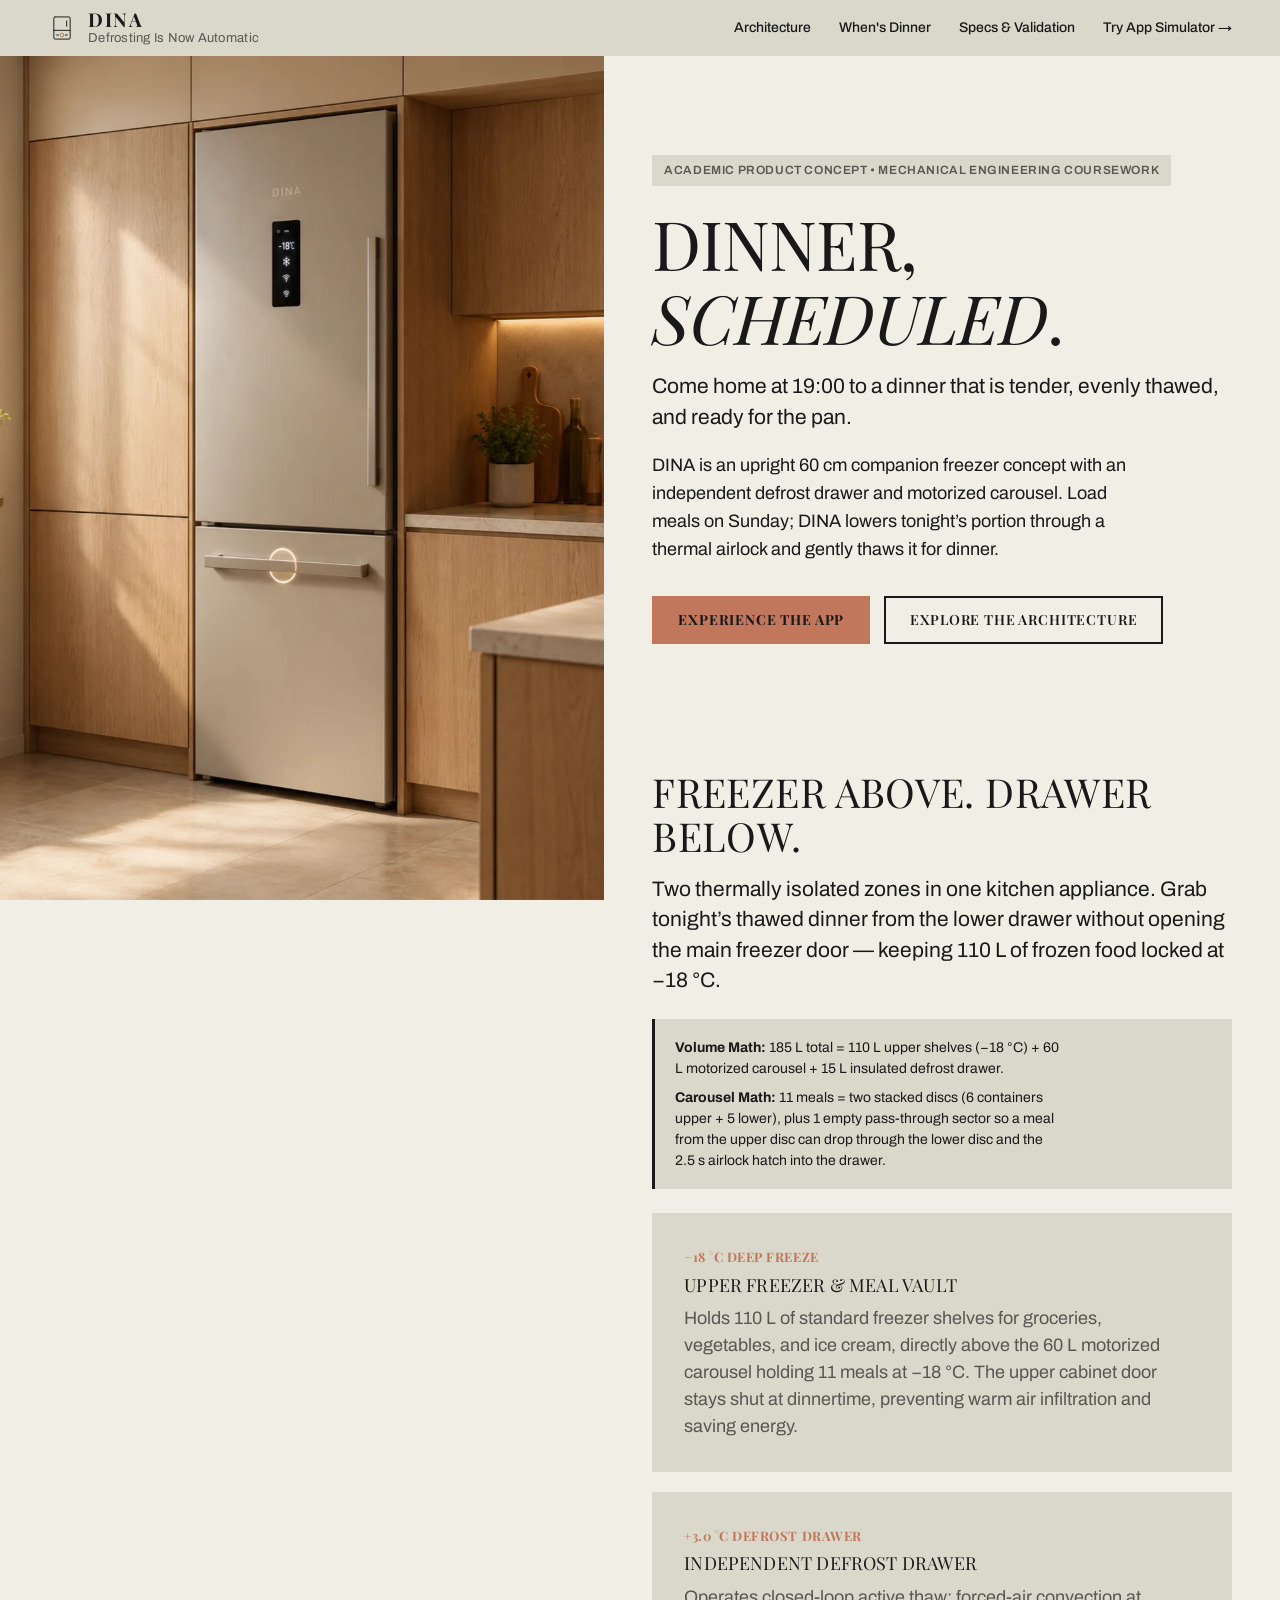
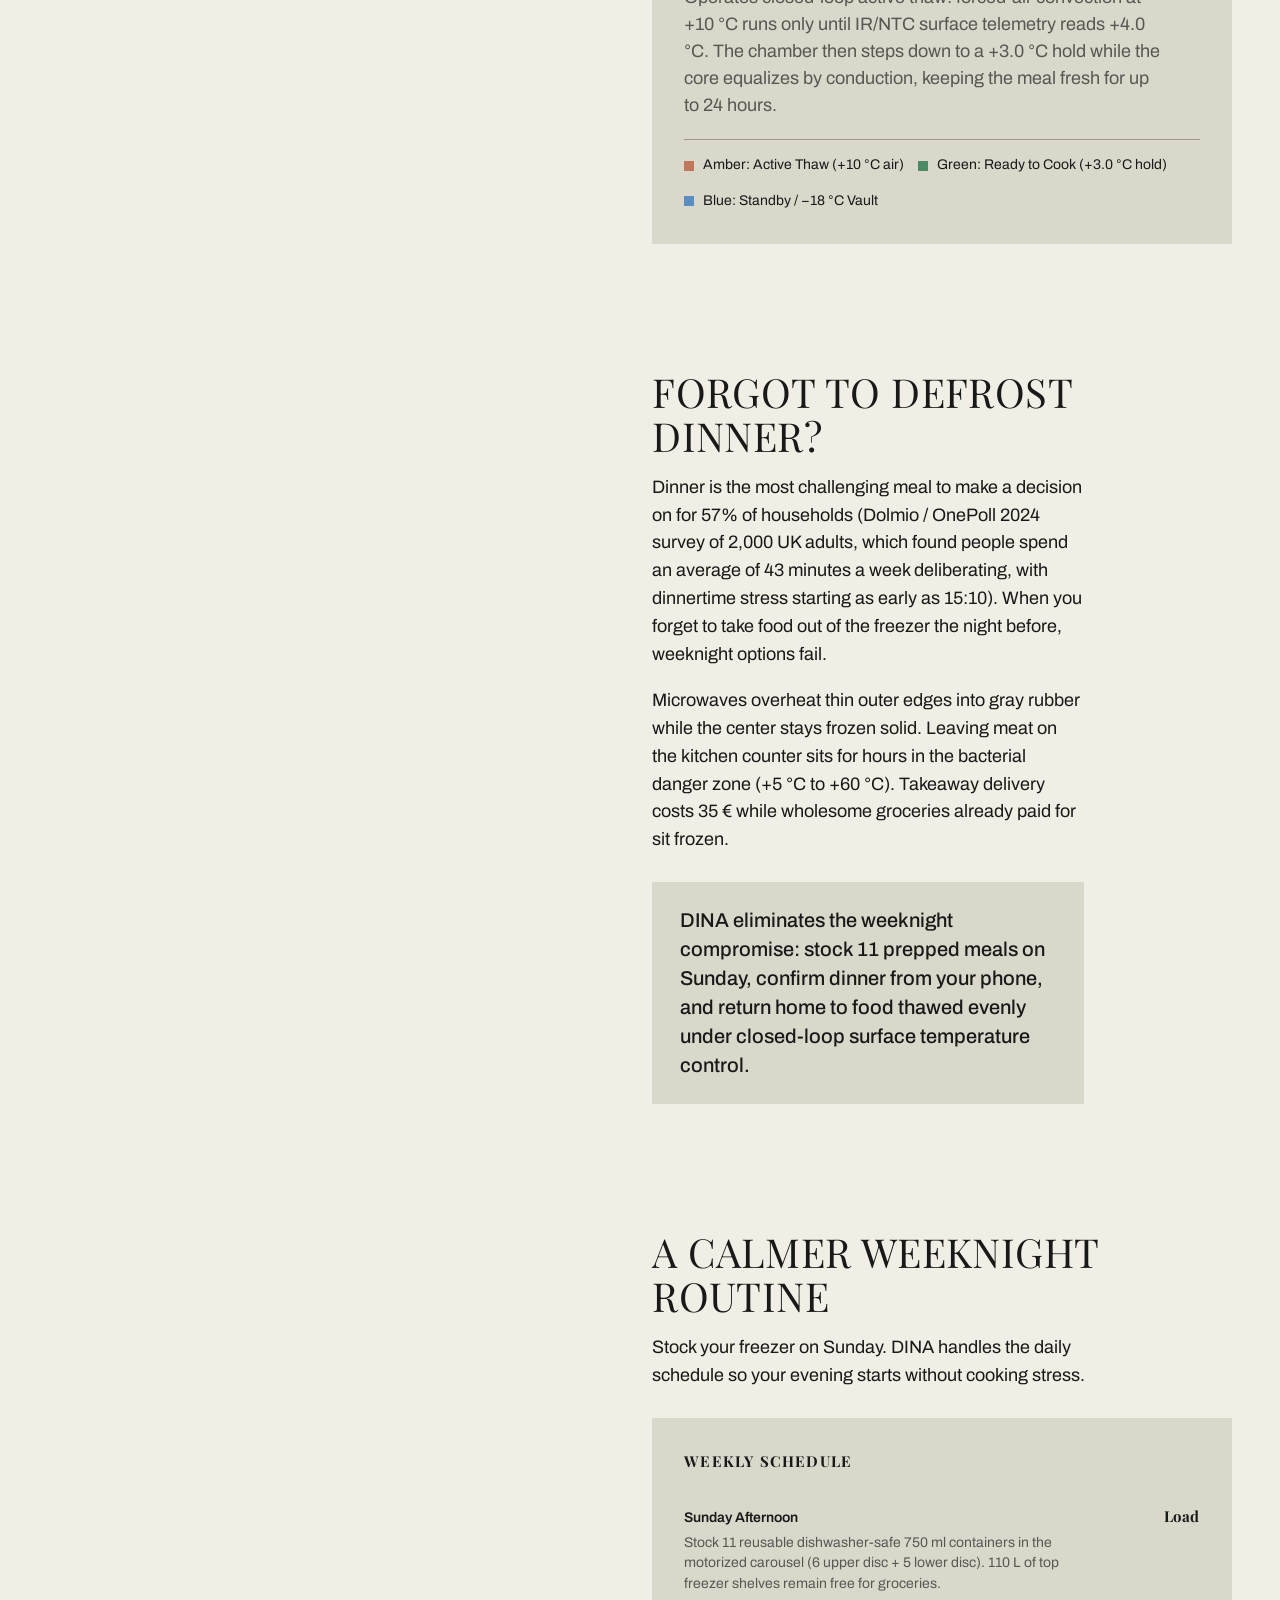
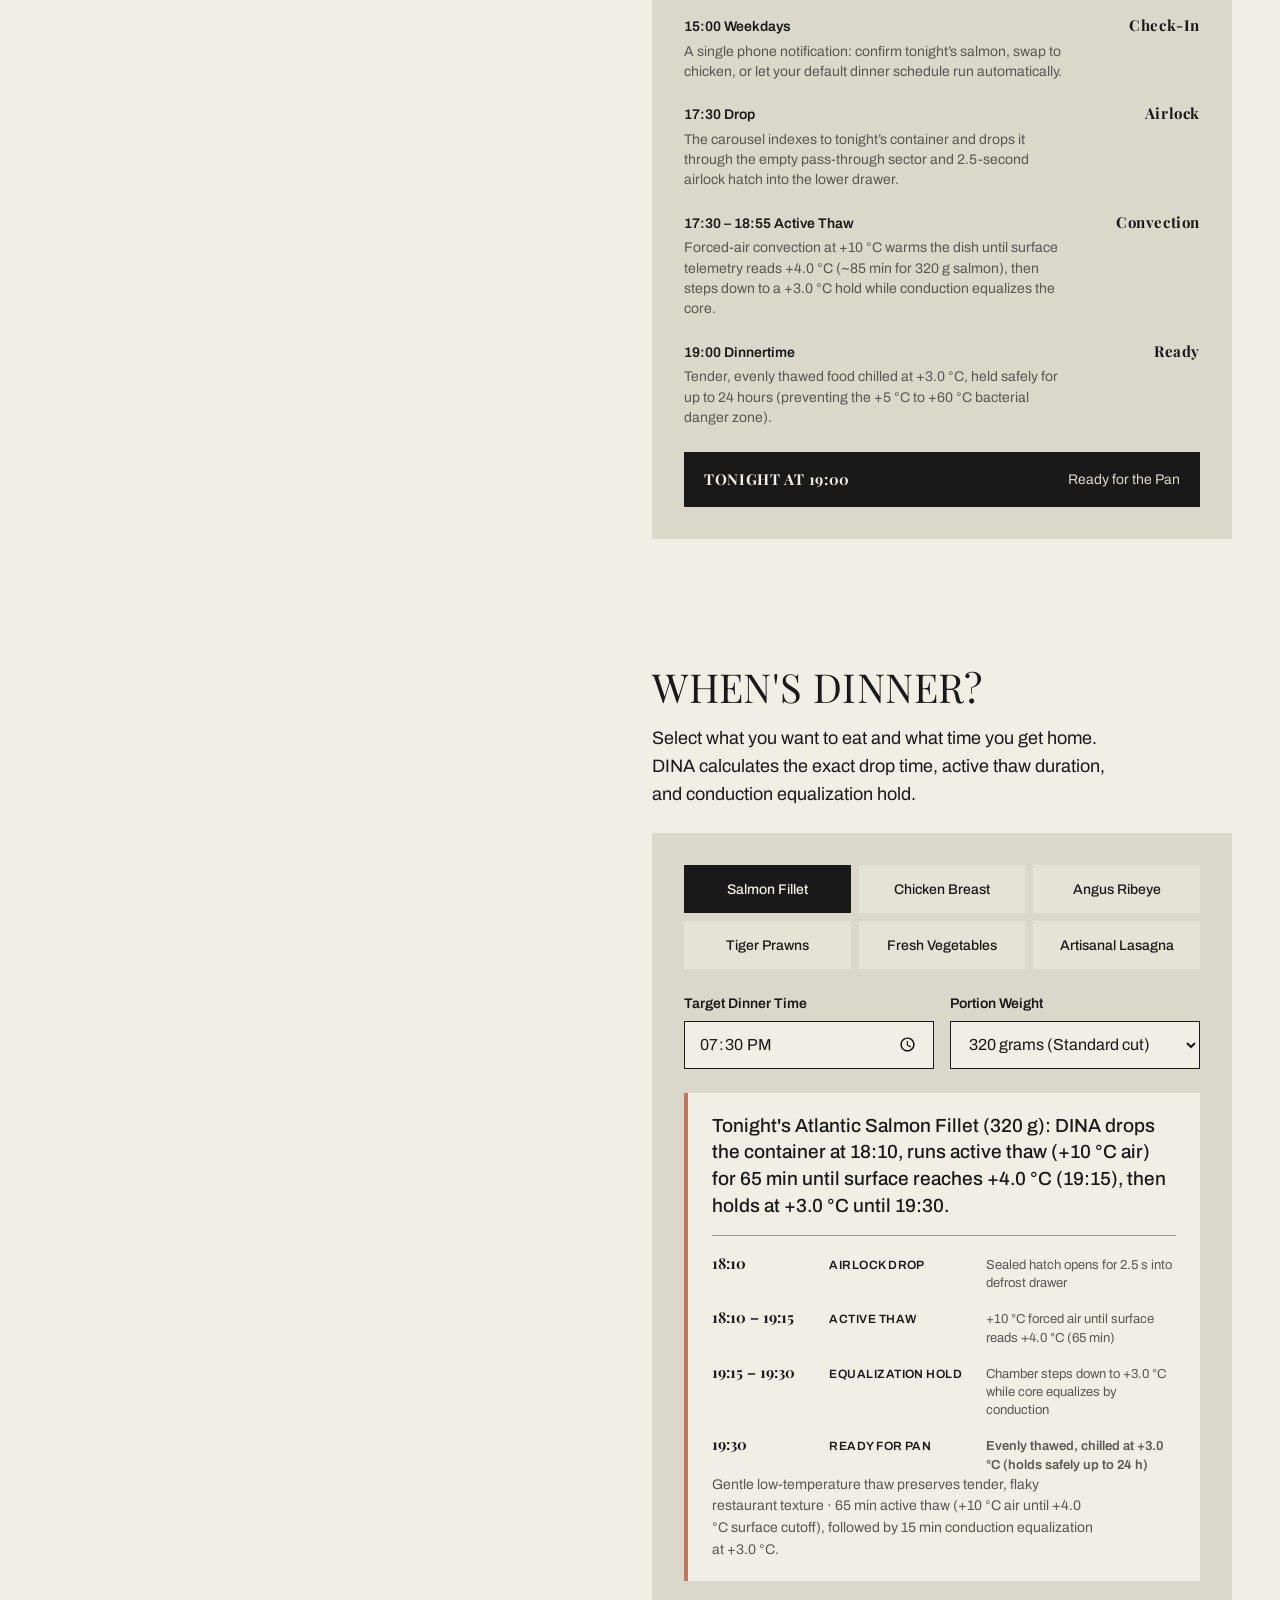
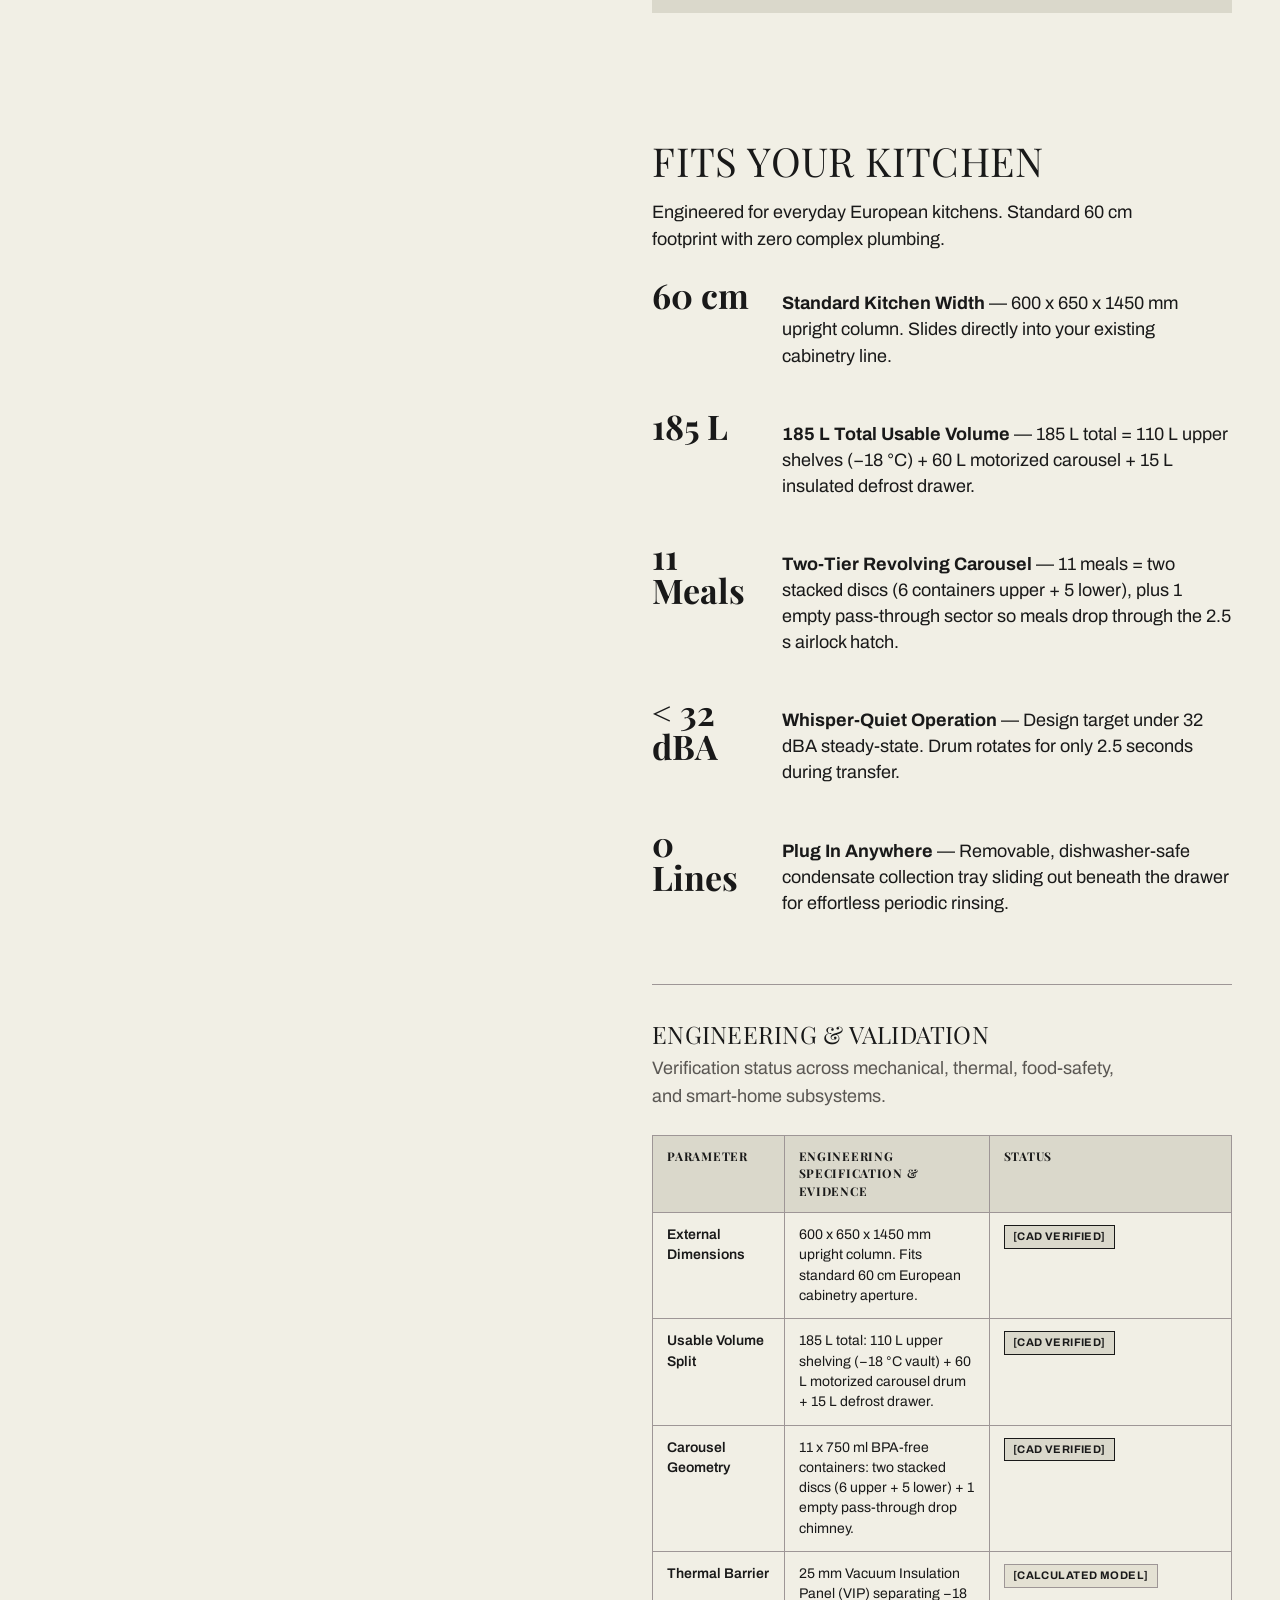
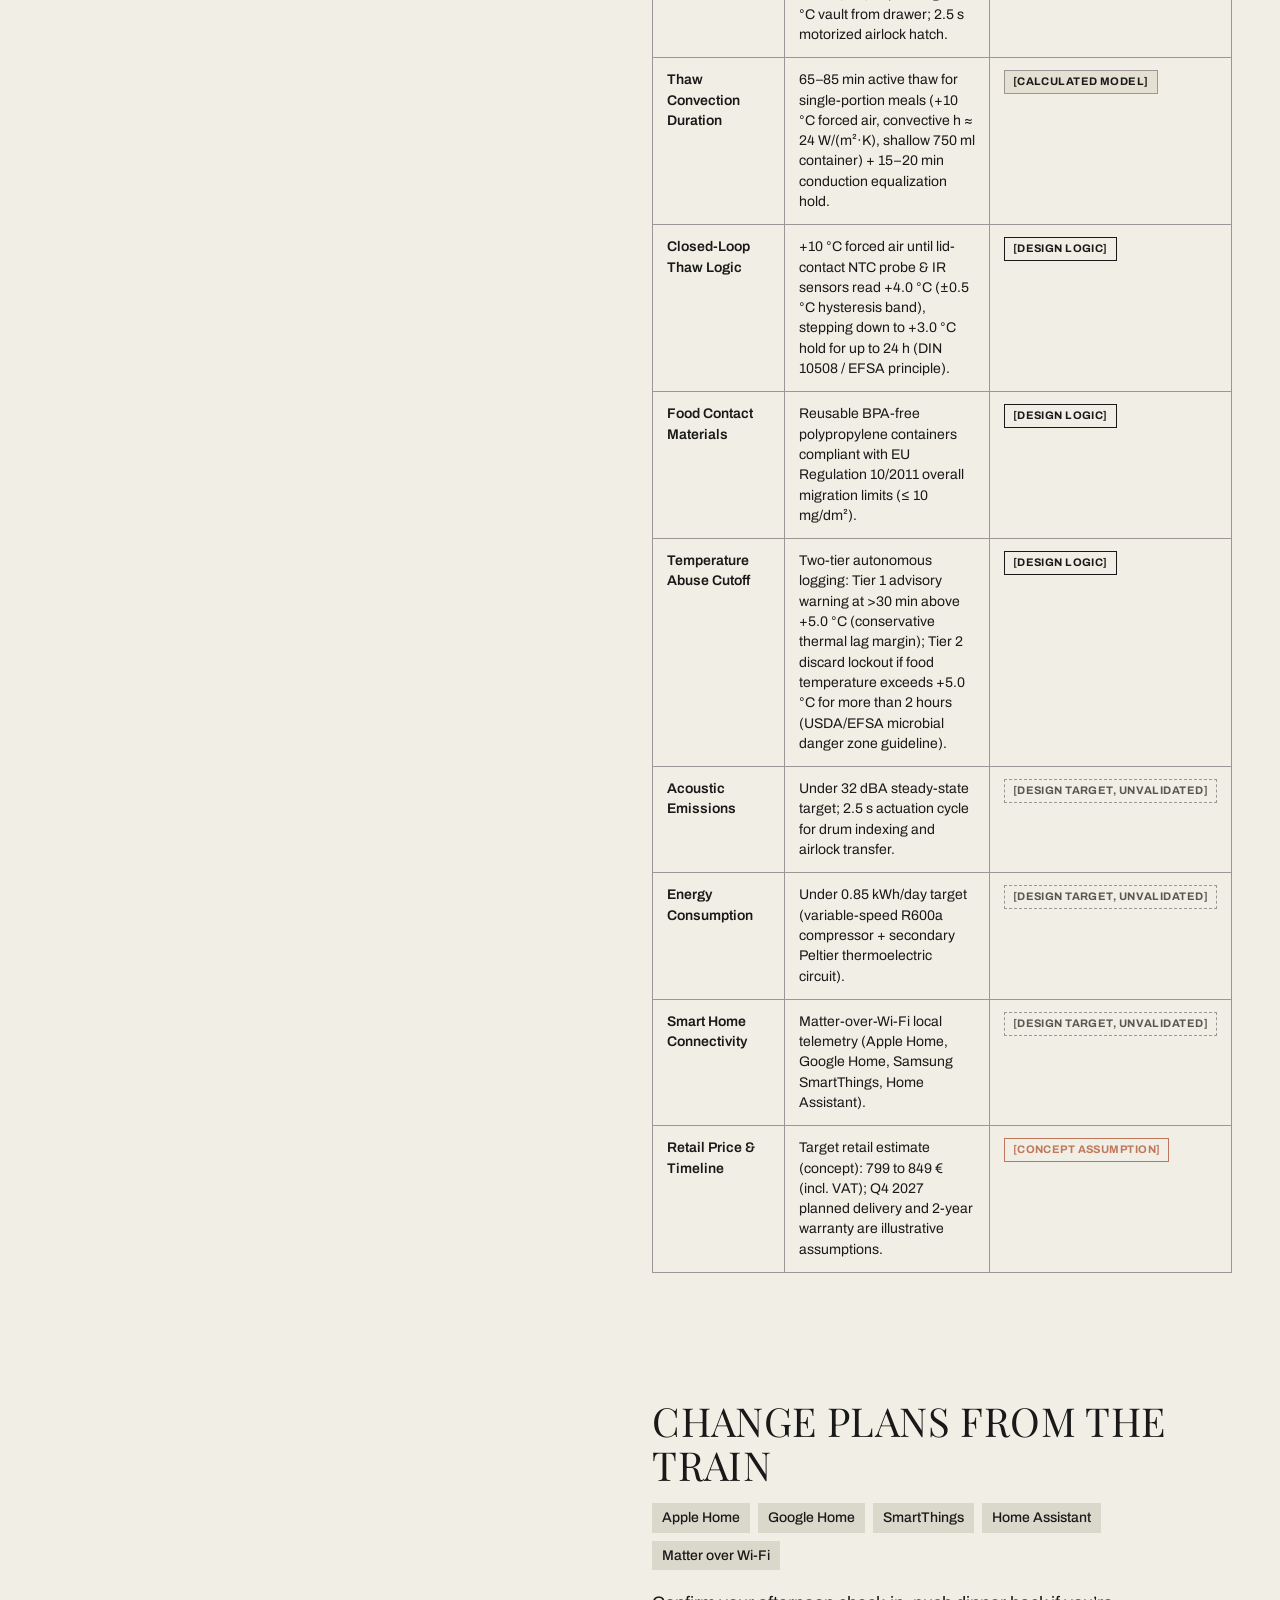
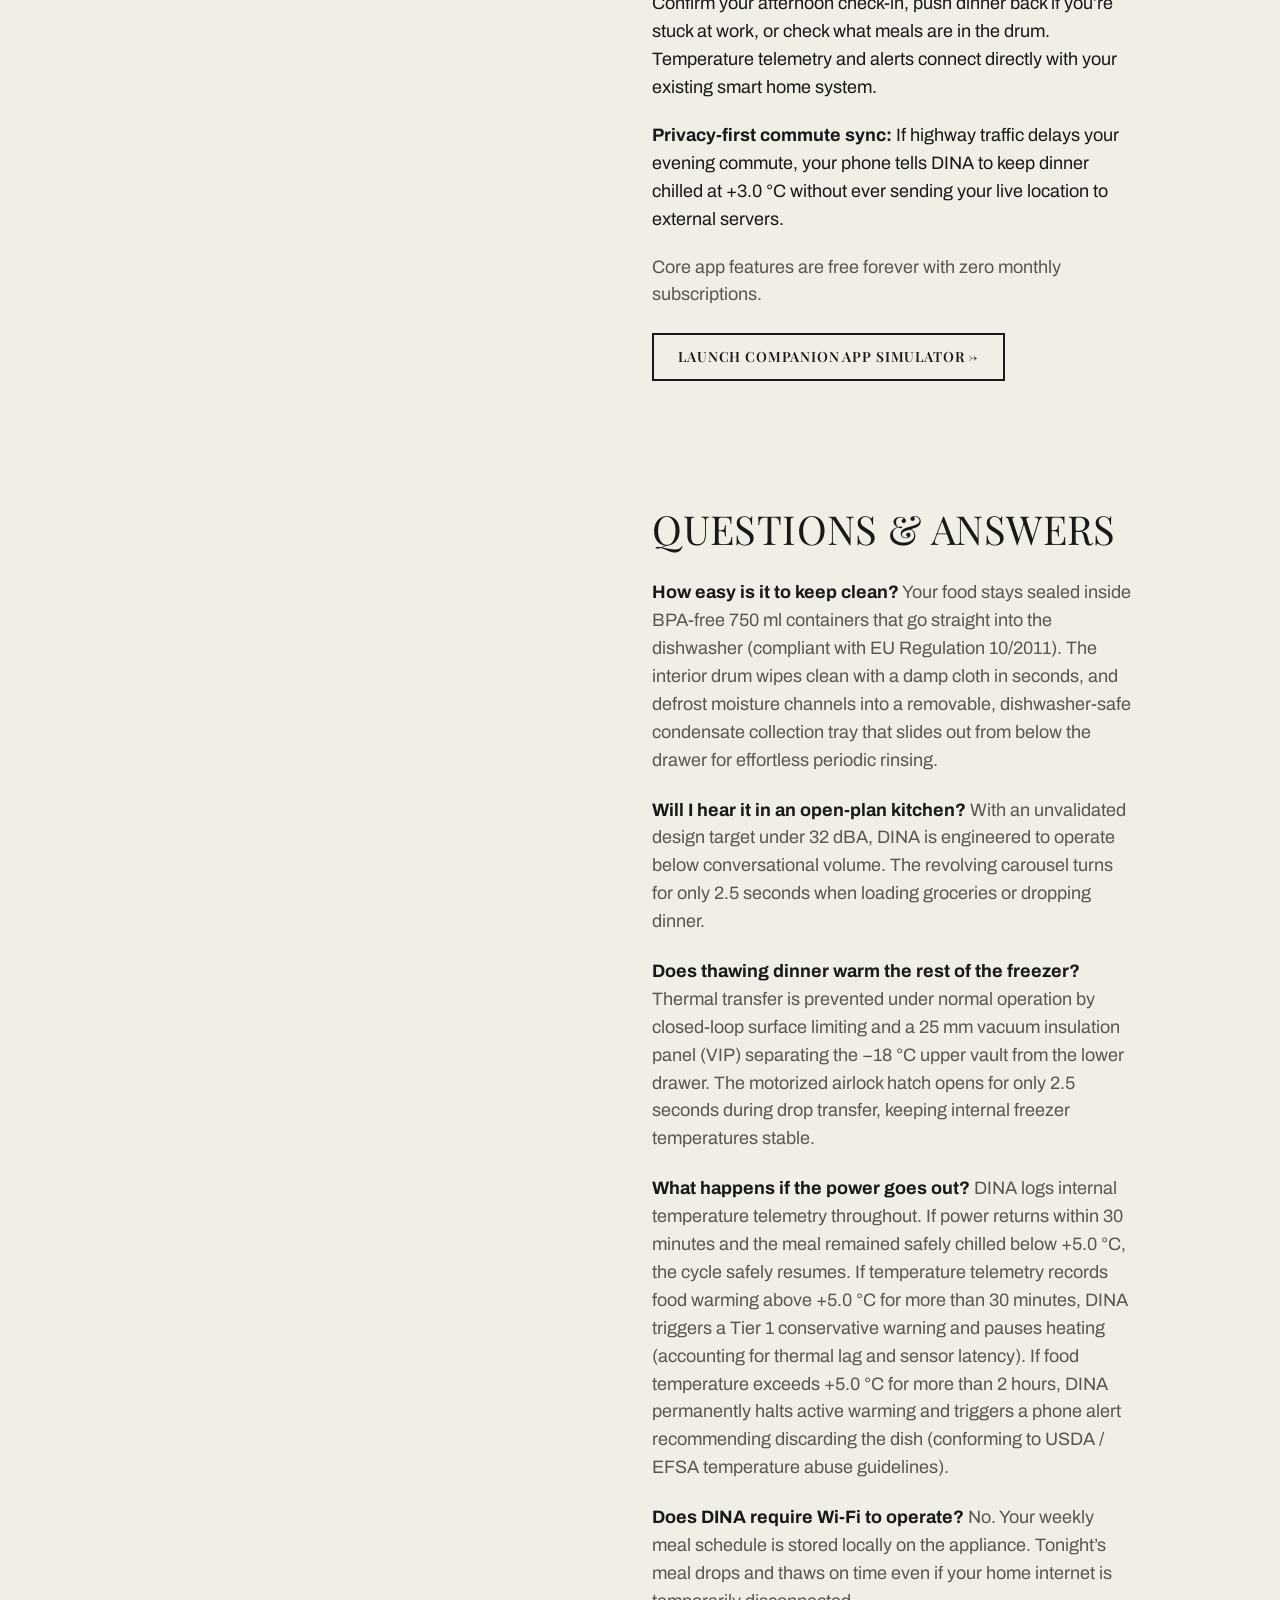
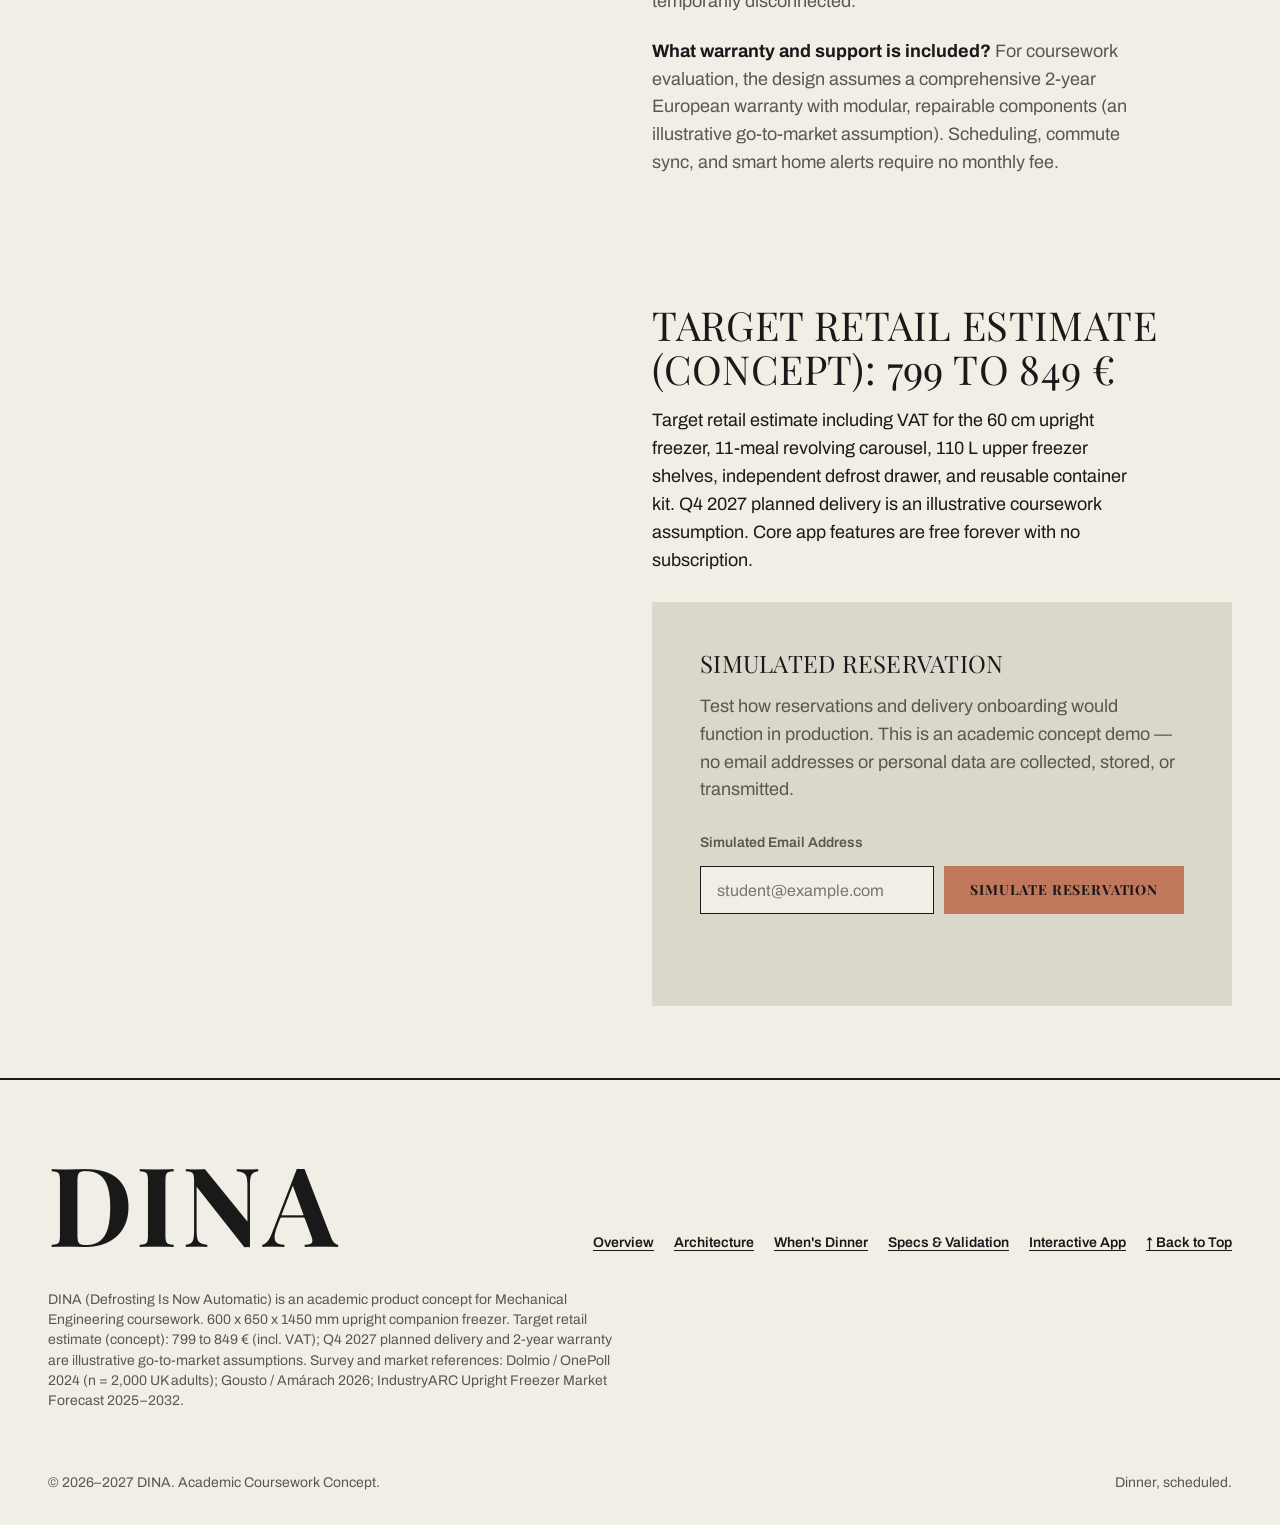
==== commit 084bbfc9: "Implement engineering credibility, four-stage thermal pipeline, and accessible UI improvements" ====
--- a/index.html
+++ b/index.html
@@ -170,7 +170,7 @@
         <div class="hero-concept-badge">Academic Product Concept &bull; Mechanical Engineering Coursework</div>
         <h1>Dinner, <em>scheduled</em>.</h1>
         <p class="lead">
-          Come home at 7:00 PM to a dinner that is tender, evenly thawed, and ready for the pan.
+          Come home at 19:00 to a dinner that is tender, evenly thawed, and ready for the pan.
         </p>
         <p>
           DINA is an upright 60 cm companion freezer concept with an independent defrost drawer and motorized carousel. Load meals on Sunday; DINA lowers tonight&rsquo;s portion through a thermal airlock and gently thaws it for dinner.
@@ -334,19 +334,19 @@
 
           <div class="calc-result-box">
             <p class="calc-result-sentence" id="calcResultSentence">
-              Tonight's Atlantic Salmon Fillet (320 g): DINA drops the container at 17:48, runs active thaw (+10 °C air) for 87 min until surface reaches +4.0 °C (19:15), then holds at +3.0 °C until 19:30.
+              Tonight's Atlantic Salmon Fillet (320 g): DINA drops the container at 18:10, runs active thaw (+10 °C air) for 65 min until surface reaches +4.0 °C (19:15), then holds at +3.0 °C until 19:30.
             </p>
 
             <div class="calc-timeline">
               <div class="calc-timeline-step">
-                <span class="calc-step-time" id="calcDropTime">17:48</span>
+                <span class="calc-step-time" id="calcDropTime">18:10</span>
                 <span class="calc-step-label">Airlock Drop</span>
                 <span class="calc-step-desc">Sealed hatch opens for 2.5 s into defrost drawer</span>
               </div>
               <div class="calc-timeline-step">
-                <span class="calc-step-time" id="calcActiveTime">17:48 &ndash; 19:15</span>
+                <span class="calc-step-time" id="calcActiveTime">18:10 &ndash; 19:15</span>
                 <span class="calc-step-label">Active Thaw</span>
-                <span class="calc-step-desc">+10 &deg;C forced air until surface reads +4.0 &deg;C (<span id="calcThawDuration">87</span> min)</span>
+                <span class="calc-step-desc">+10 &deg;C forced air until surface reads +4.0 &deg;C (<span id="calcThawDuration">65</span> min)</span>
               </div>
               <div class="calc-timeline-step">
                 <span class="calc-step-time" id="calcHoldTime">19:15 &ndash; 19:30</span>
@@ -361,7 +361,7 @@
             </div>
 
             <p class="calc-result-meta" id="calcResultMeta">
-              Gentle low-temperature thaw preserves tender, flaky restaurant texture &bull; 87 min active thaw (+10 &deg;C air until +4.0 &deg;C surface cutoff), followed by 15 min conduction equalization at +3.0 &deg;C.
+              Gentle low-temperature thaw preserves tender, flaky restaurant texture &bull; 65 min active thaw (+10 &deg;C air until +4.0 &deg;C surface cutoff), followed by 15 min conduction equalization at +3.0 &deg;C.
             </p>
           </div>
         </div>
@@ -397,7 +397,7 @@
 
           <div class="stat-row">
             <div class="stat-figure">0 Lines</div>
-            <p class="stat-text"><strong>Plug In Anywhere</strong> &mdash; Self-evaporating condensate channel using waste heat, with a removable pan for periodic cleaning.</p>
+            <p class="stat-text"><strong>Plug In Anywhere</strong> &mdash; Removable, dishwasher-safe condensate collection tray sliding out beneath the drawer for effortless periodic rinsing.</p>
           </div>
         </div>
 
@@ -440,12 +440,12 @@
                 </tr>
                 <tr>
                   <td class="col-param">Thaw Convection Duration</td>
-                  <td class="col-val">85–90 min active thaw for 320 g salmon fillet (+10 &deg;C forced air, convective h &approx; 20 W/(m&sup2;&middot;K)) + equalization hold.</td>
+                  <td class="col-val">65–85 min active thaw for single-portion meals (+10 &deg;C forced air, convective h &approx; 24 W/(m&sup2;&middot;K), shallow 750 ml container) + 15–20 min conduction equalization hold.</td>
                   <td class="col-tag"><span class="status-tag calc">[Calculated Model]</span></td>
                 </tr>
                 <tr>
                   <td class="col-param">Closed-Loop Thaw Logic</td>
-                  <td class="col-val">+10 &deg;C forced air until IR/NTC surface sensors read +4.0 &deg;C, stepping down to +3.0 &deg;C hold for up to 24 h (DIN 10508 / EFSA principle).</td>
+                  <td class="col-val">+10 &deg;C forced air until lid-contact NTC probe &amp; IR sensors read +4.0 &deg;C (&plusmn;0.5 &deg;C hysteresis band), stepping down to +3.0 &deg;C hold for up to 24 h (DIN 10508 / EFSA principle).</td>
                   <td class="col-tag"><span class="status-tag logic">[Design Logic]</span></td>
                 </tr>
                 <tr>
@@ -455,7 +455,7 @@
                 </tr>
                 <tr>
                   <td class="col-param">Temperature Abuse Cutoff</td>
-                  <td class="col-val">Autonomous temperature logging; discard alert triggered if food temperature exceeds +5.0 &deg;C for more than 2 hours.</td>
+                  <td class="col-val">Two-tier autonomous logging: Tier 1 advisory warning at &gt;30 min above +5.0 &deg;C (conservative thermal lag margin); Tier 2 discard lockout if food temperature exceeds +5.0 &deg;C for more than 2 hours (USDA/EFSA microbial danger zone guideline).</td>
                   <td class="col-tag"><span class="status-tag logic">[Design Logic]</span></td>
                 </tr>
                 <tr>
@@ -515,7 +515,7 @@
         <div class="faq-reading-flow">
           <p class="faq-entry">
             <span class="faq-q">How easy is it to keep clean?</span>
-            <span class="faq-a">Your food stays sealed inside BPA-free 750 ml containers that go straight into the dishwasher (compliant with EU Regulation 10/2011). The interior drum wipes clean with a damp cloth in seconds, and defrost moisture channels into a self-evaporating system powered by compressor waste heat, with a removable pan for periodic cleaning.</span>
+            <span class="faq-a">Your food stays sealed inside BPA-free 750 ml containers that go straight into the dishwasher (compliant with EU Regulation 10/2011). The interior drum wipes clean with a damp cloth in seconds, and defrost moisture channels into a removable, dishwasher-safe condensate collection tray that slides out from below the drawer for effortless periodic rinsing.</span>
           </p>
 
           <p class="faq-entry">
@@ -530,7 +530,7 @@
 
           <p class="faq-entry">
             <span class="faq-q">What happens if the power goes out?</span>
-            <span class="faq-a">DINA logs internal temperature telemetry throughout. If power returns and the meal remained safely chilled, the cycle safely resumes. If temperature telemetry records food warming above +5.0 &deg;C for more than 2 hours, DINA halts active warming and triggers a phone alert recommending discarding the dish (conforming to EFSA temperature abuse guidelines).</span>
+            <span class="faq-a">DINA logs internal temperature telemetry throughout. If power returns within 30 minutes and the meal remained safely chilled below +5.0 &deg;C, the cycle safely resumes. If temperature telemetry records food warming above +5.0 &deg;C for more than 30 minutes, DINA triggers a Tier 1 conservative warning and pauses heating (accounting for thermal lag and sensor latency). If food temperature exceeds +5.0 &deg;C for more than 2 hours, DINA permanently halts active warming and triggers a phone alert recommending discarding the dish (conforming to USDA / EFSA temperature abuse guidelines).</span>
           </p>
 
           <p class="faq-entry">
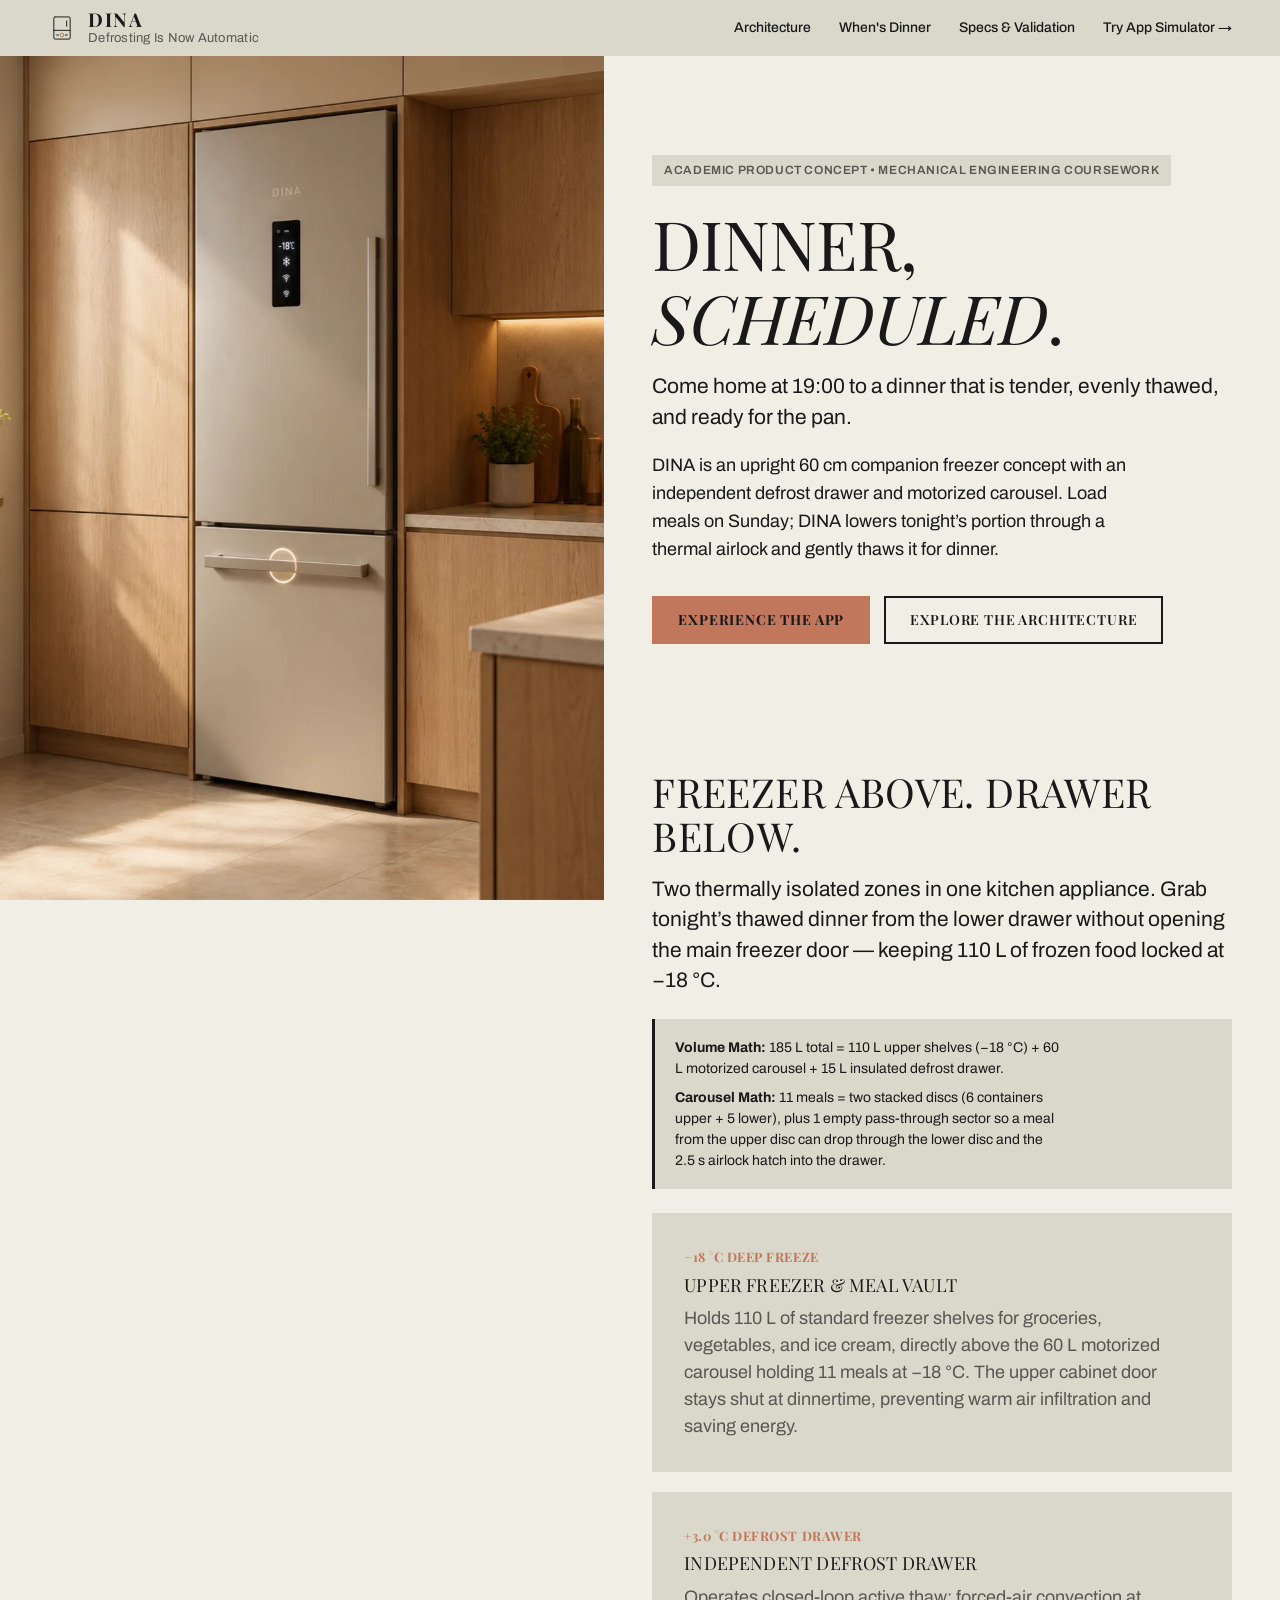
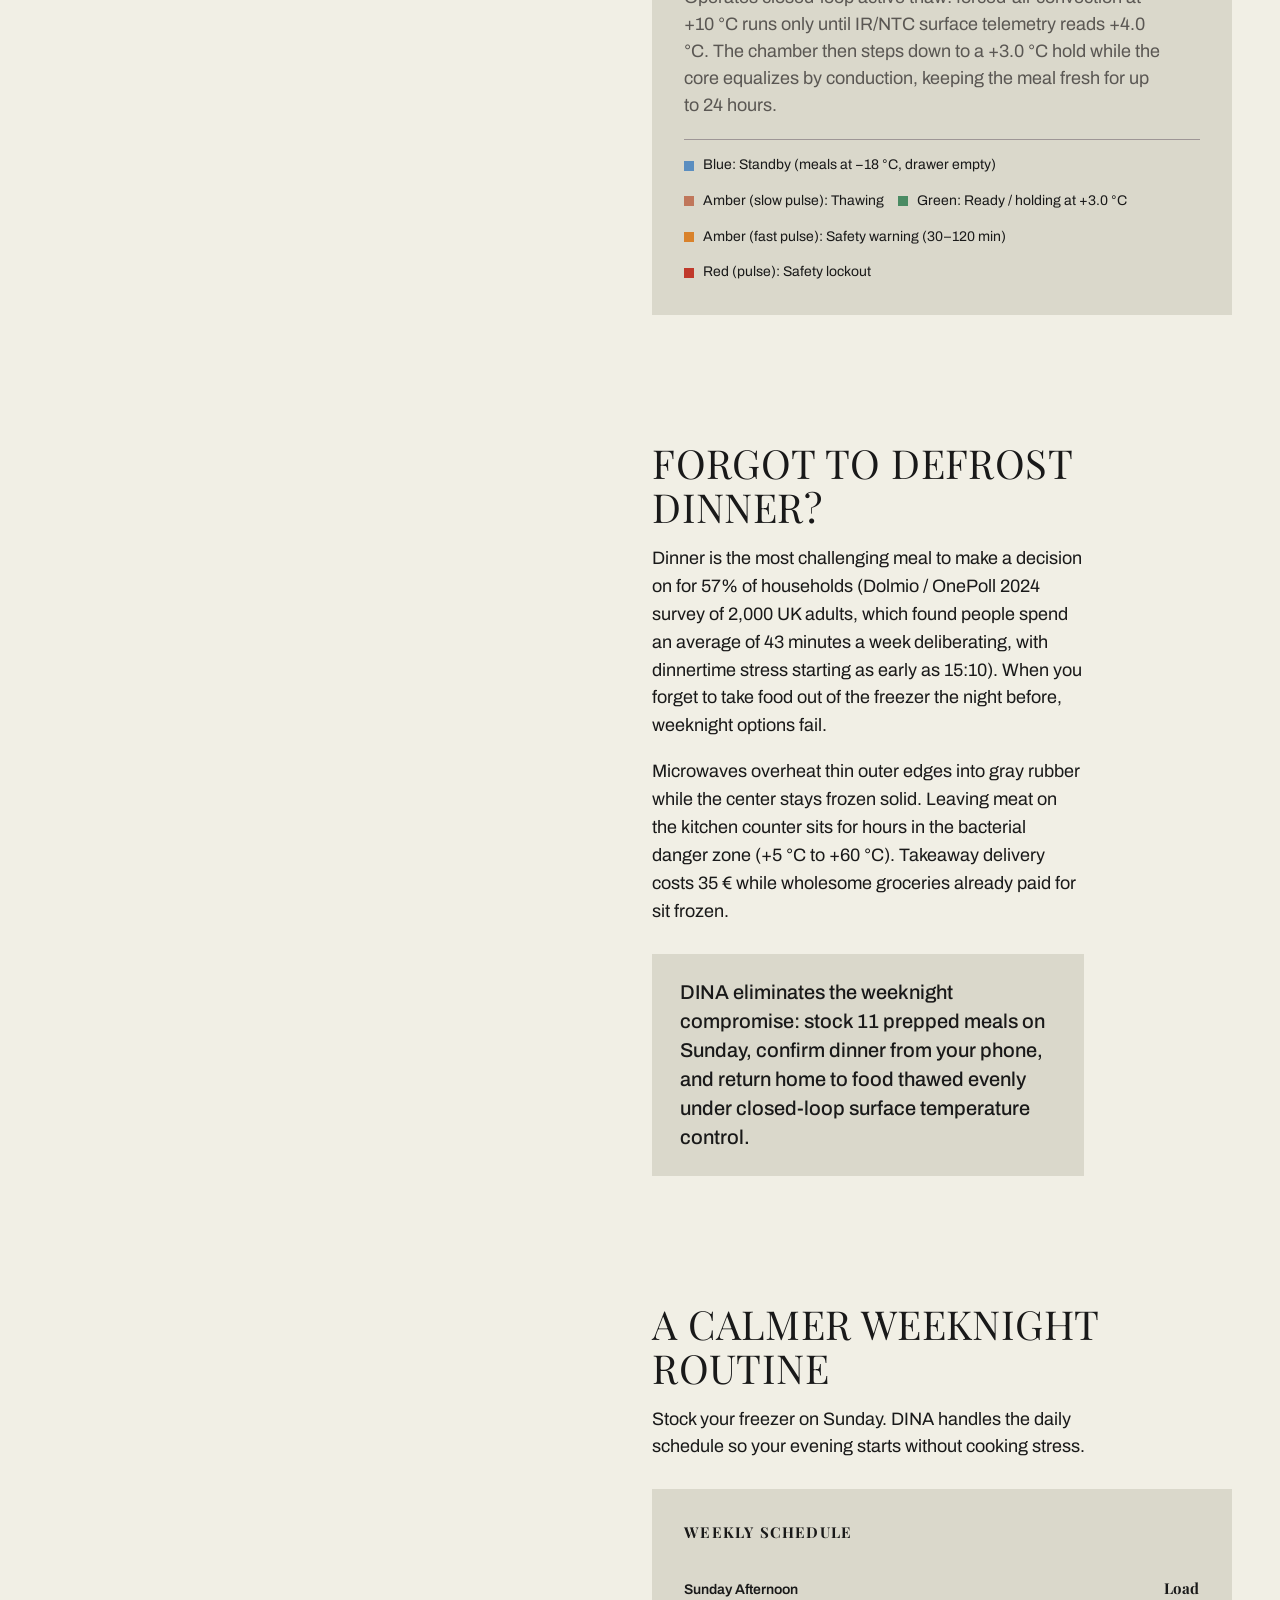
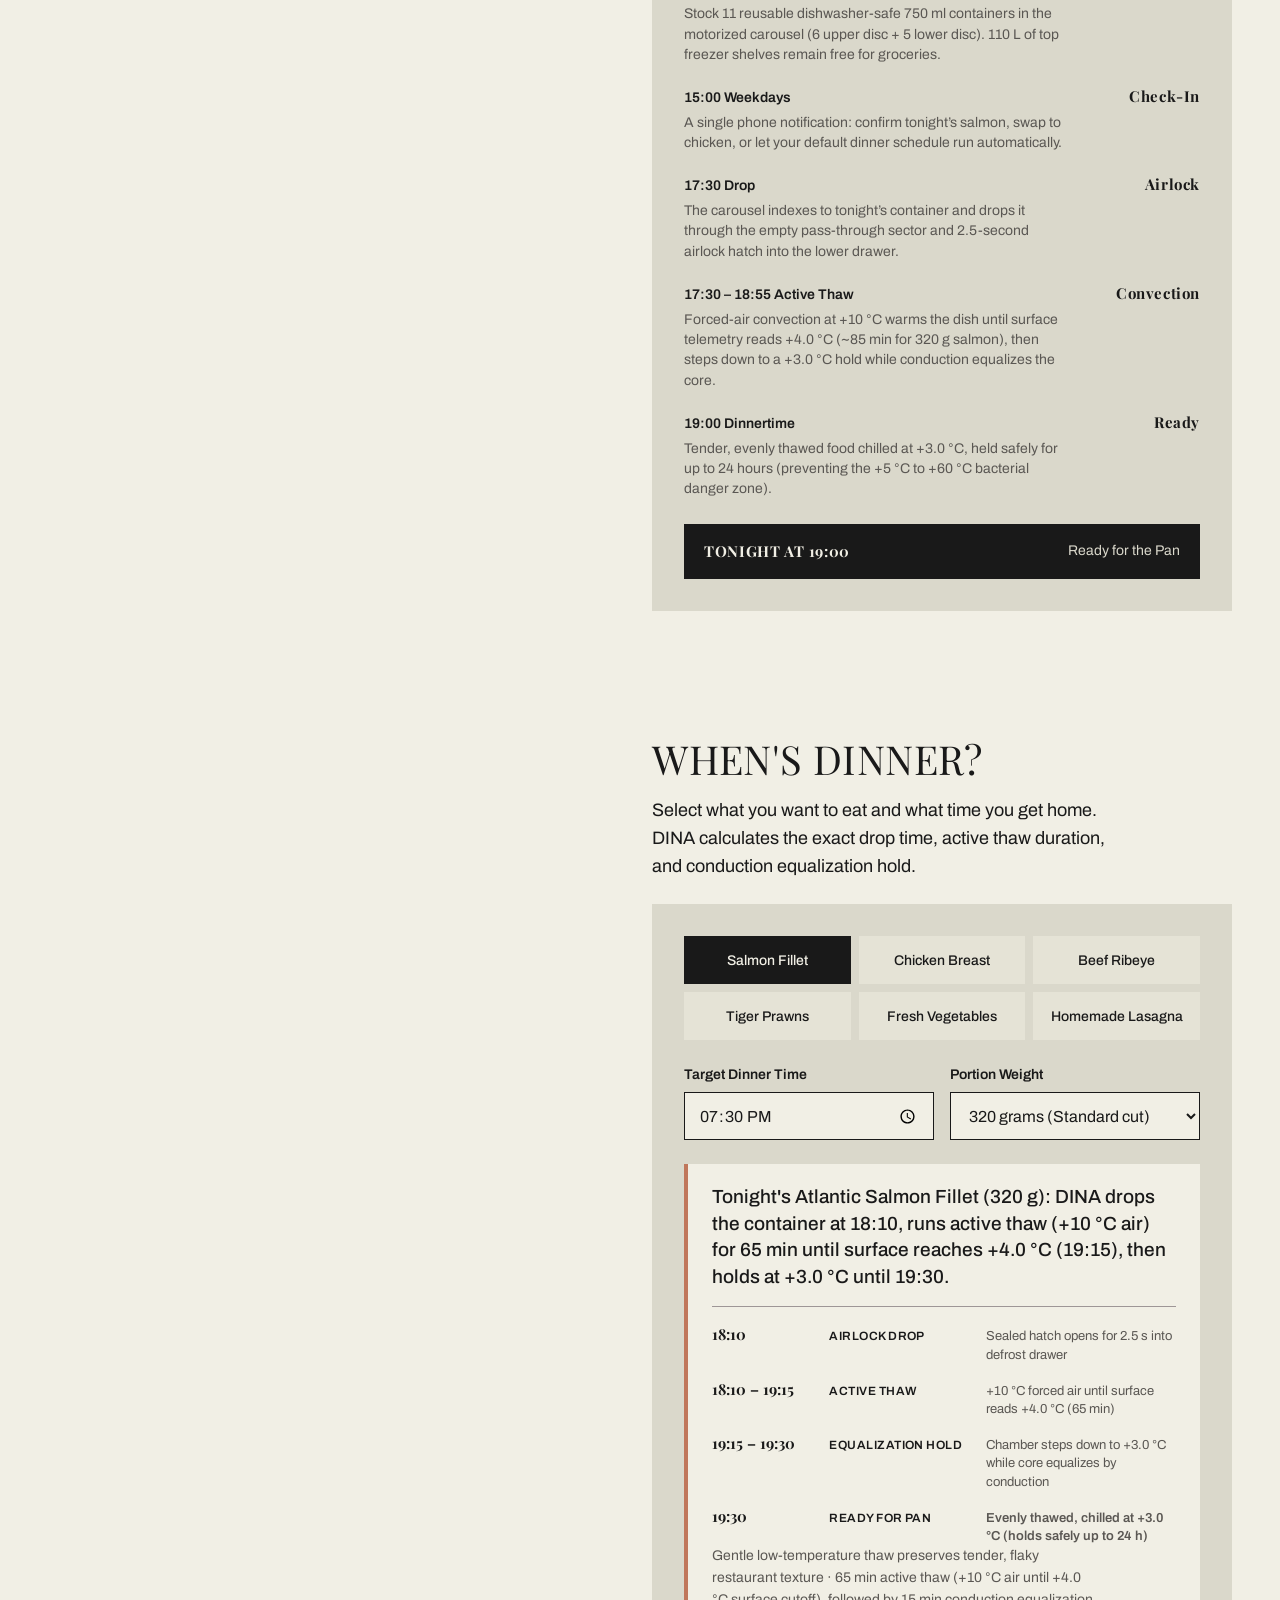
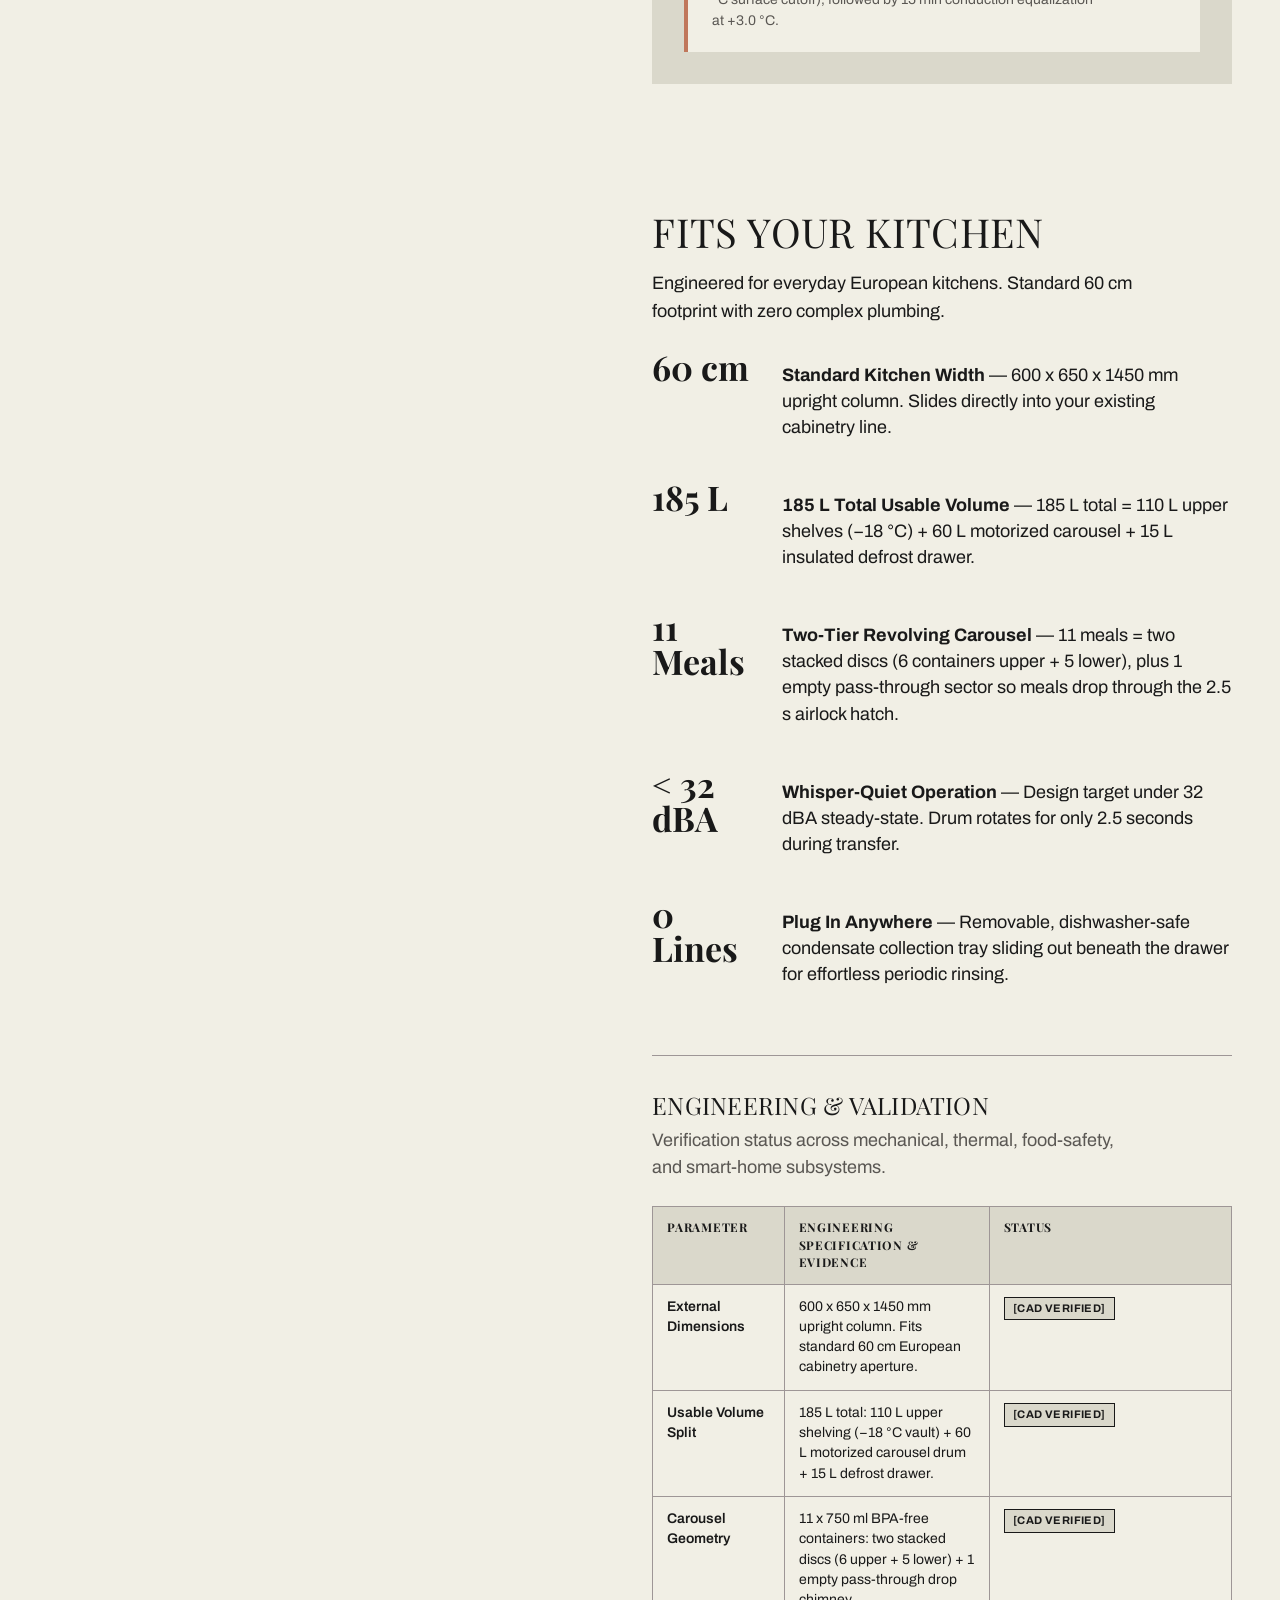
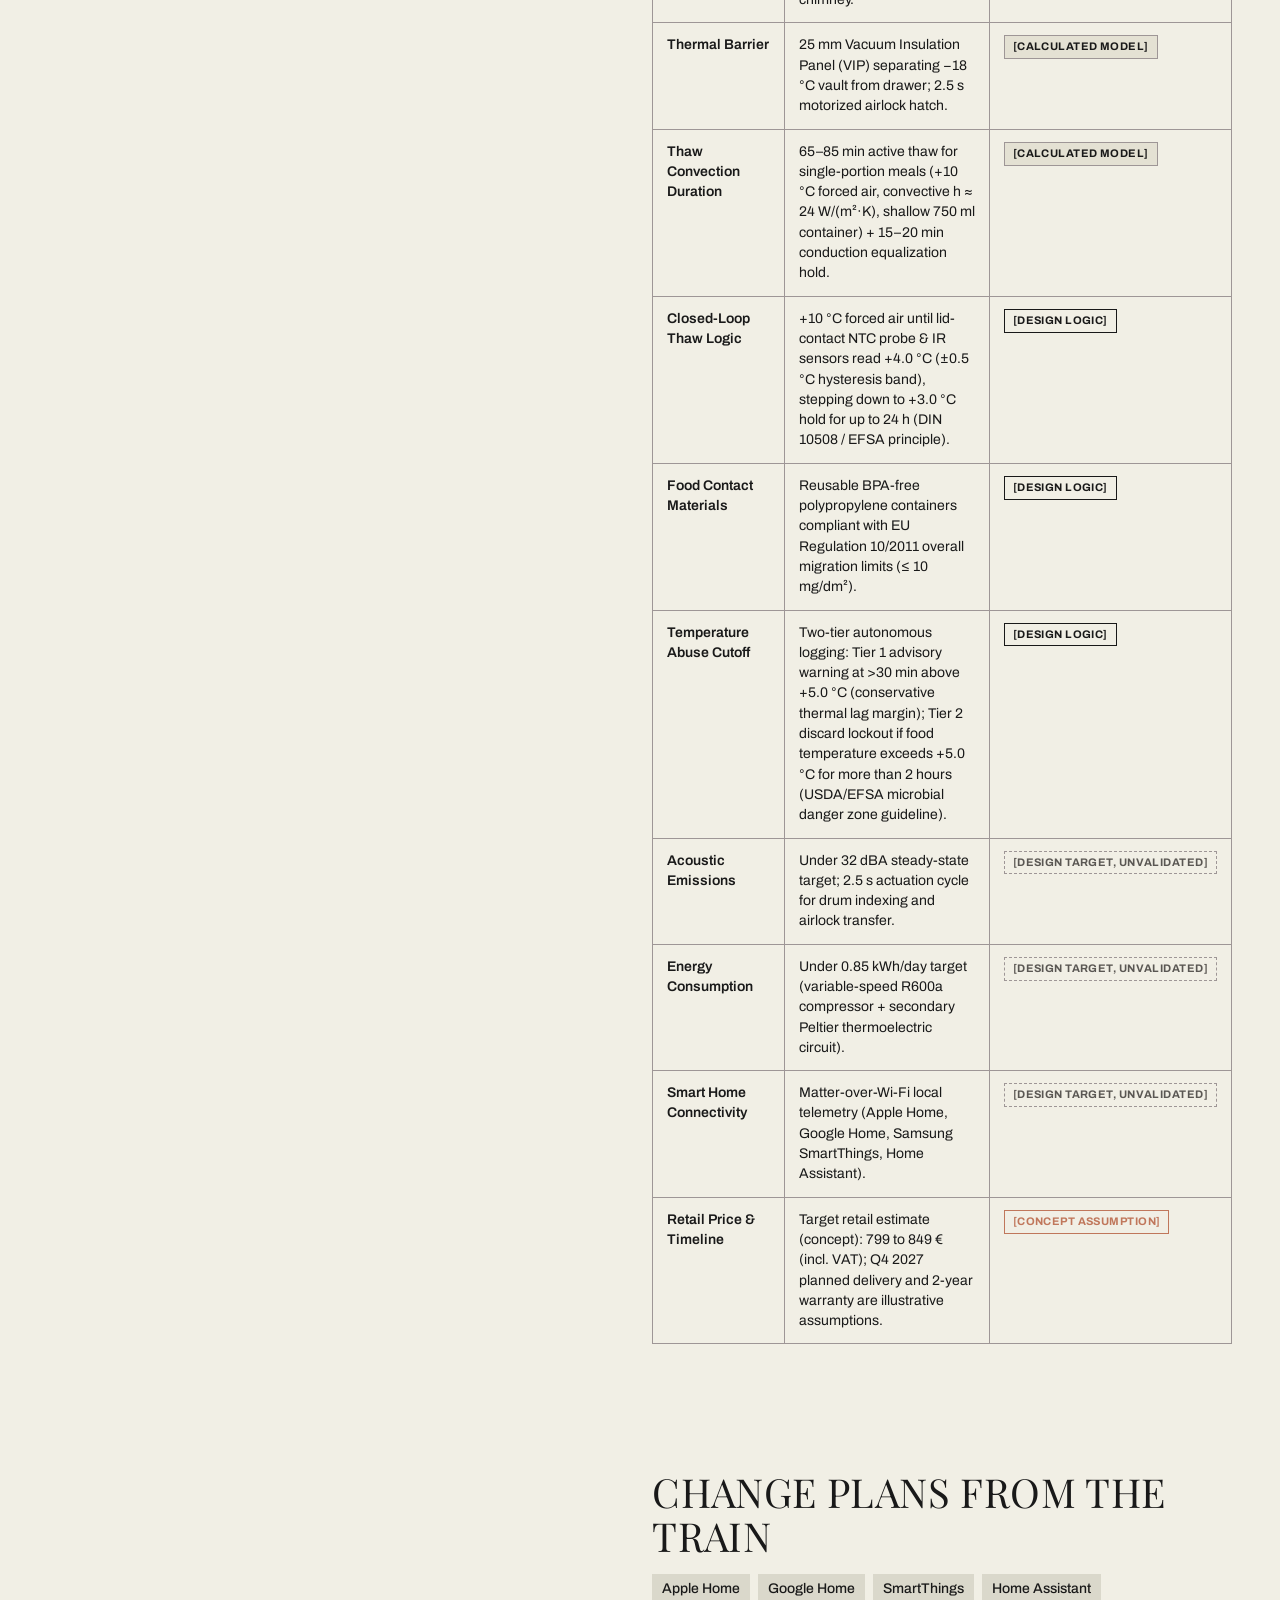
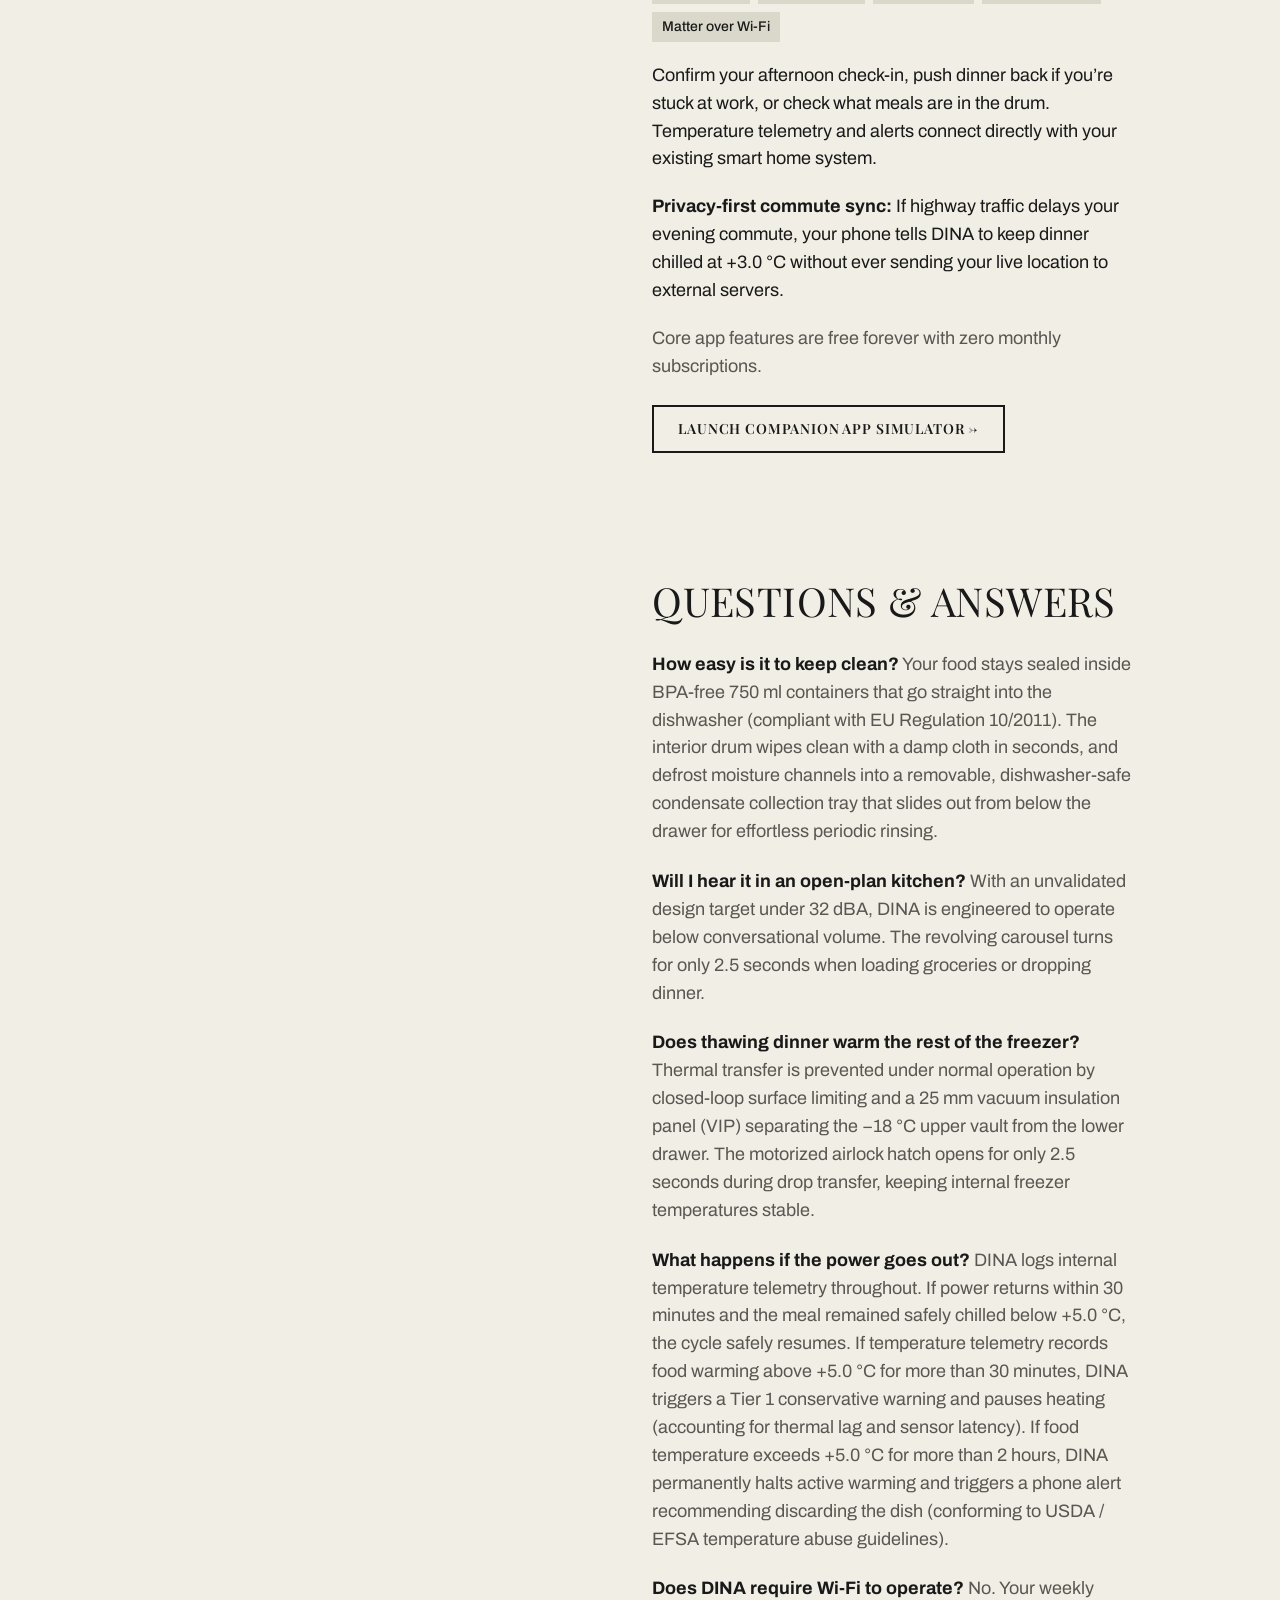
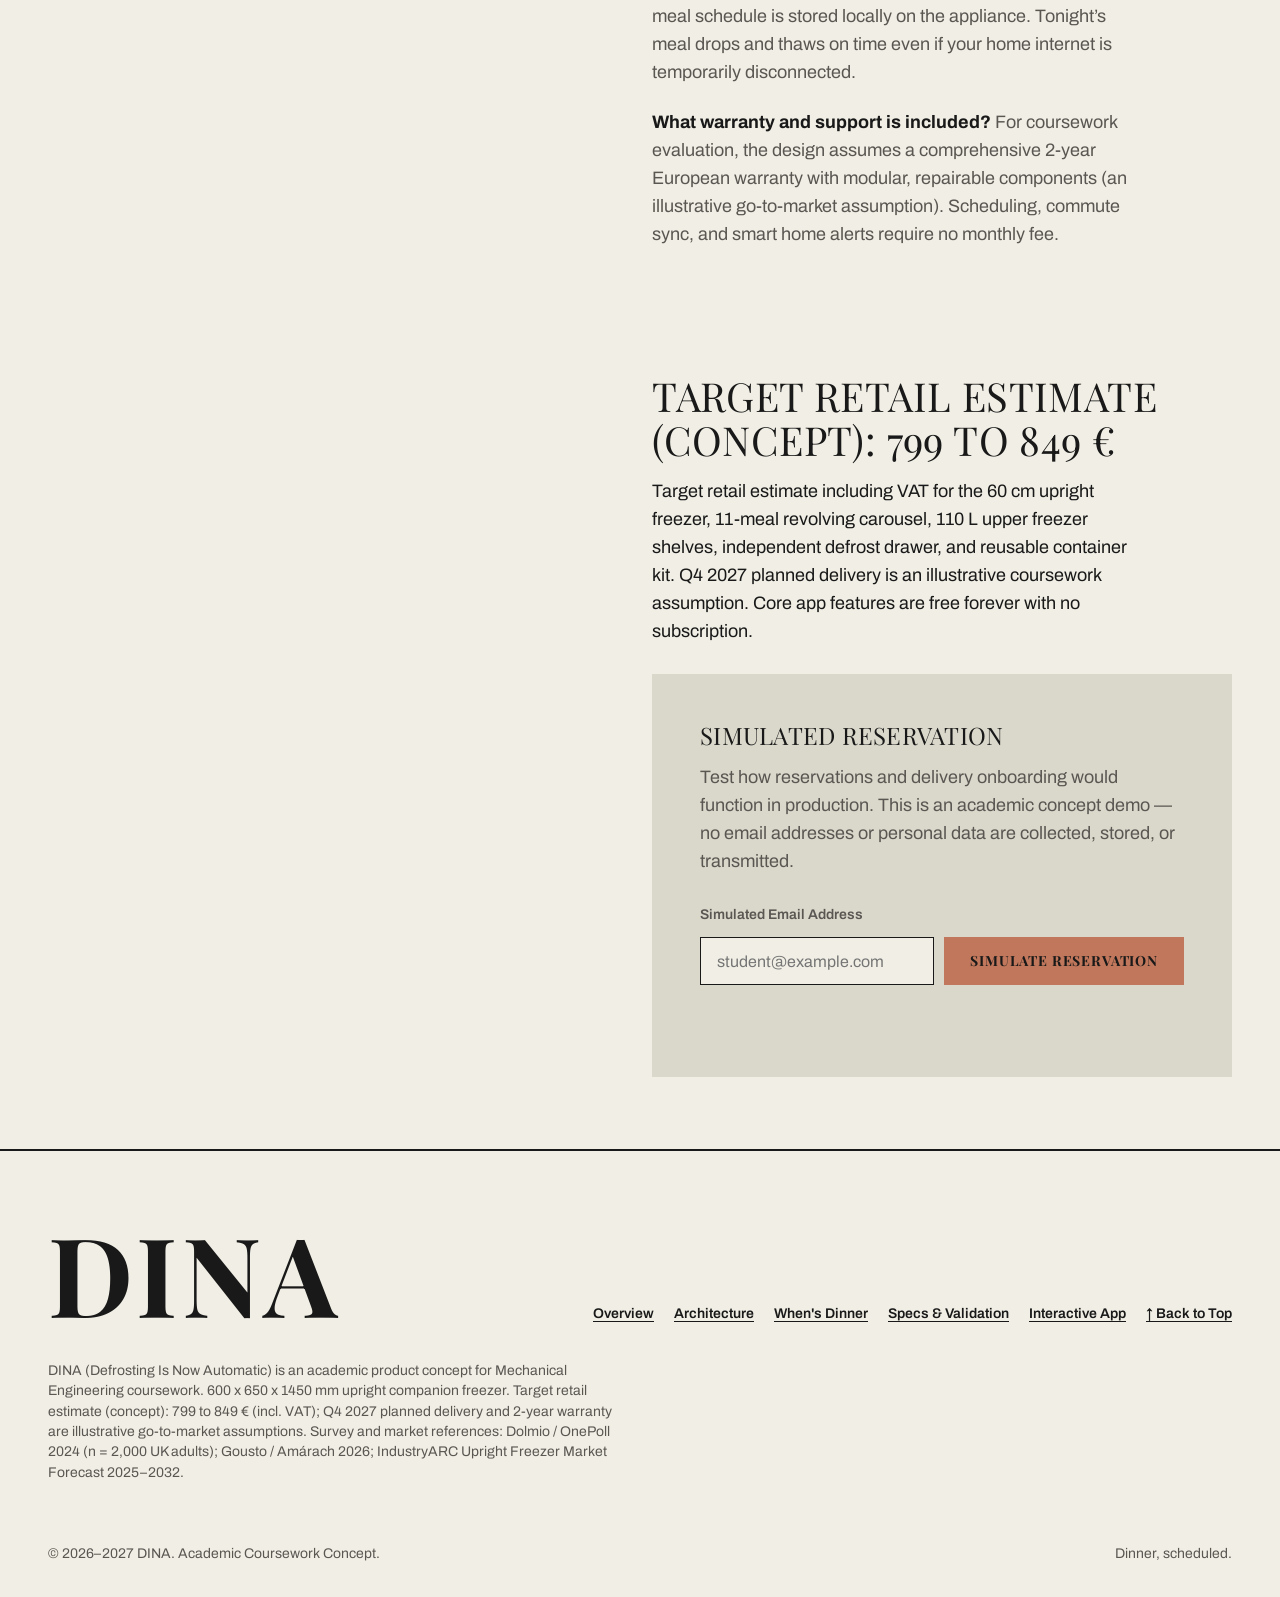
==== commit 203e56c4: "Redesign app simulator: connected store, simulated clock, bottom nav, cutaway animation, and guided " ====
--- a/index.html
+++ b/index.html
@@ -215,9 +215,11 @@
               Operates closed-loop active thaw: forced-air convection at +10 &deg;C runs only until IR/NTC surface telemetry reads +4.0 &deg;C. The chamber then steps down to a +3.0 &deg;C hold while the core equalizes by conduction, keeping the meal fresh for up to 24 hours.
             </p>
             <div class="zone-halo-legend">
-              <span><strong class="halo-dot amber"></strong> Amber: Active Thaw (+10 &deg;C air)</span>
-              <span><strong class="halo-dot green"></strong> Green: Ready to Cook (+3.0 &deg;C hold)</span>
-              <span><strong class="halo-dot blue"></strong> Blue: Standby / &minus;18 &deg;C Vault</span>
+              <span><strong class="halo-dot blue"></strong> Blue: Standby (meals at &minus;18 &deg;C, drawer empty)</span>
+              <span><strong class="halo-dot amber"></strong> Amber (slow pulse): Thawing</span>
+              <span><strong class="halo-dot green"></strong> Green: Ready / holding at +3.0 &deg;C</span>
+              <span><strong class="halo-dot amber-fast"></strong> Amber (fast pulse): Safety warning (30&ndash;120 min)</span>
+              <span><strong class="halo-dot red"></strong> Red (pulse): Safety lockout</span>
             </div>
           </div>
         </div>
@@ -309,10 +311,10 @@
           <div class="calc-chips-grid">
             <button class="calc-meal-chip active" data-cat="salmon" type="button">Salmon Fillet</button>
             <button class="calc-meal-chip" data-cat="chicken" type="button">Chicken Breast</button>
-            <button class="calc-meal-chip" data-cat="ribeye" type="button">Angus Ribeye</button>
+            <button class="calc-meal-chip" data-cat="ribeye" type="button">Beef Ribeye</button>
             <button class="calc-meal-chip" data-cat="prawns" type="button">Tiger Prawns</button>
             <button class="calc-meal-chip" data-cat="vegetables" type="button">Fresh Vegetables</button>
-            <button class="calc-meal-chip" data-cat="lasagna" type="button">Artisanal Lasagna</button>
+            <button class="calc-meal-chip" data-cat="lasagna" type="button">Homemade Lasagna</button>
           </div>
 
           <div class="calc-controls-row">
--- a/css/site.css
+++ b/css/site.css
@@ -823,6 +823,8 @@
 .halo-dot.amber { background: var(--clay); }
 .halo-dot.green { background: #4A8B63; }
 .halo-dot.blue  { background: #5B8EC0; }
+.halo-dot.amber-fast { background: #D9822B; }
+.halo-dot.red   { background: #C0392B; }
 
 /* Section 5: Kitchen Stats Lines */
 .stats-lines-grid {
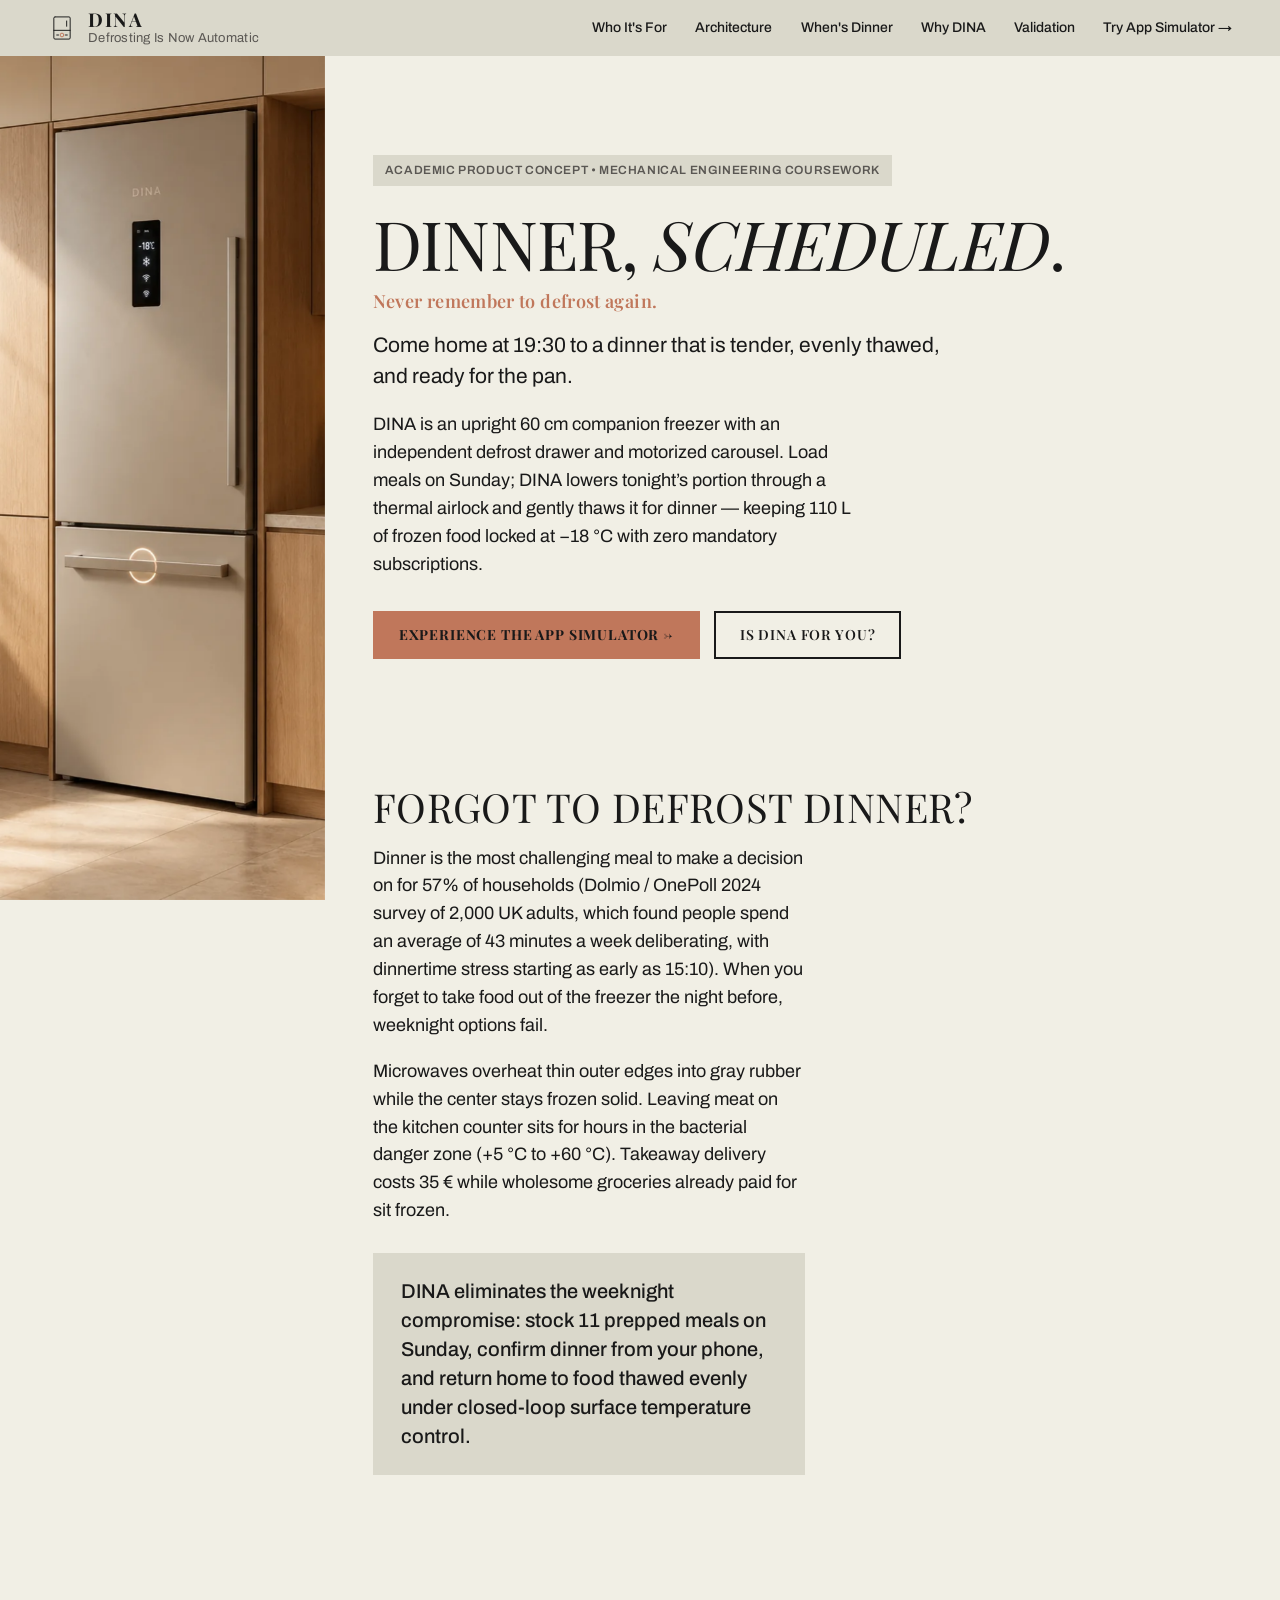
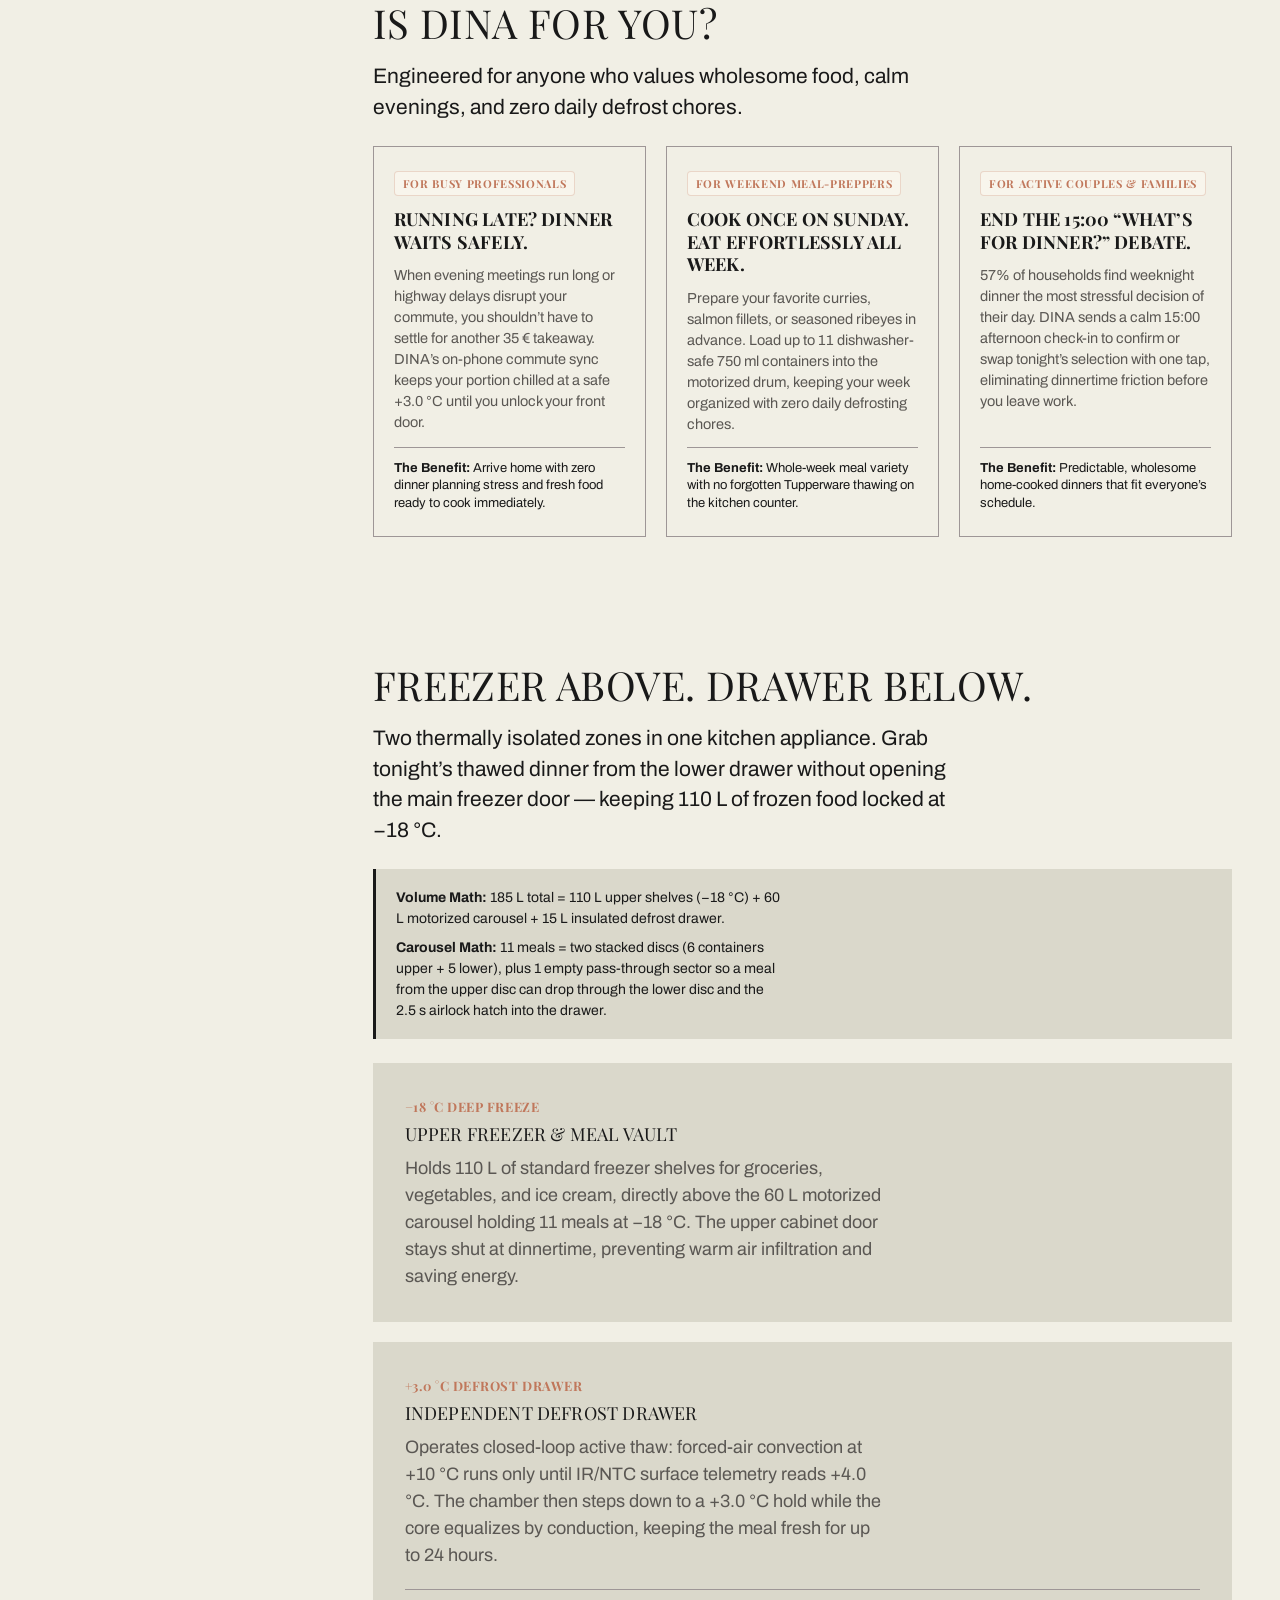
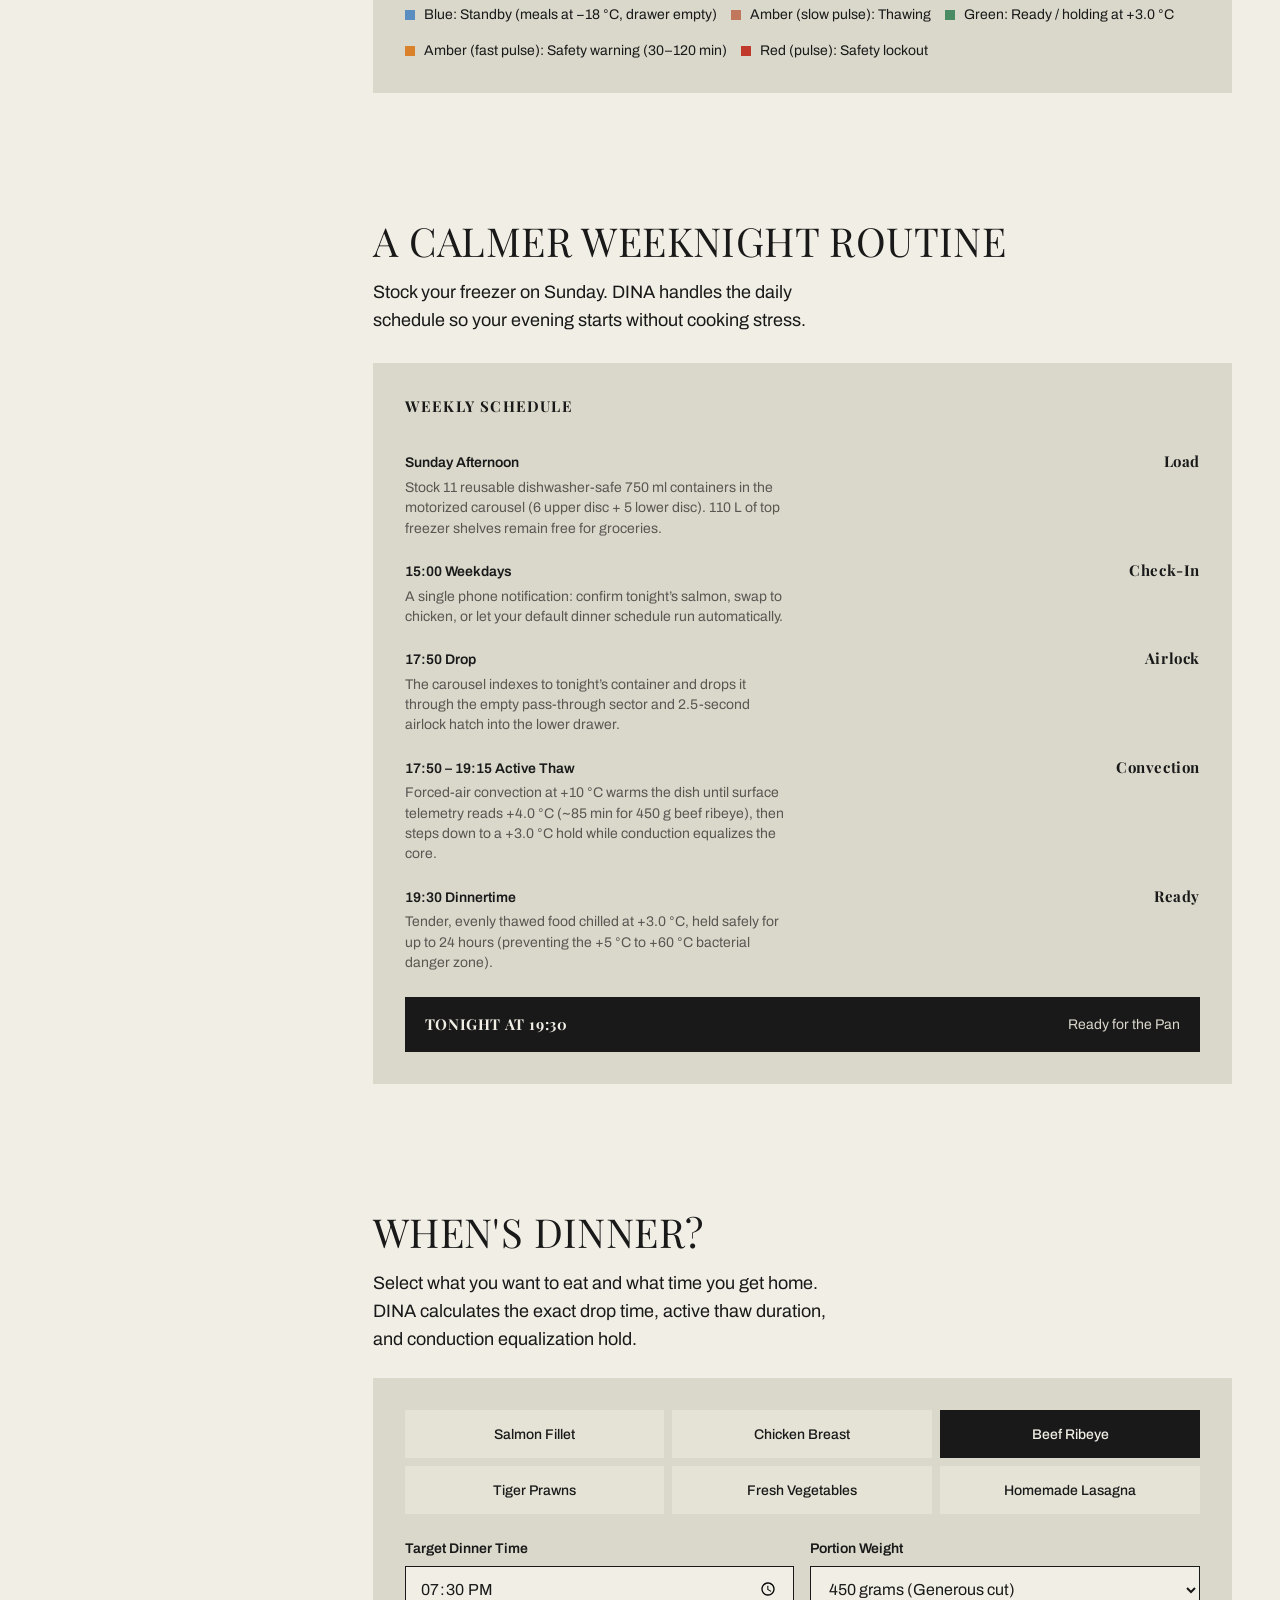
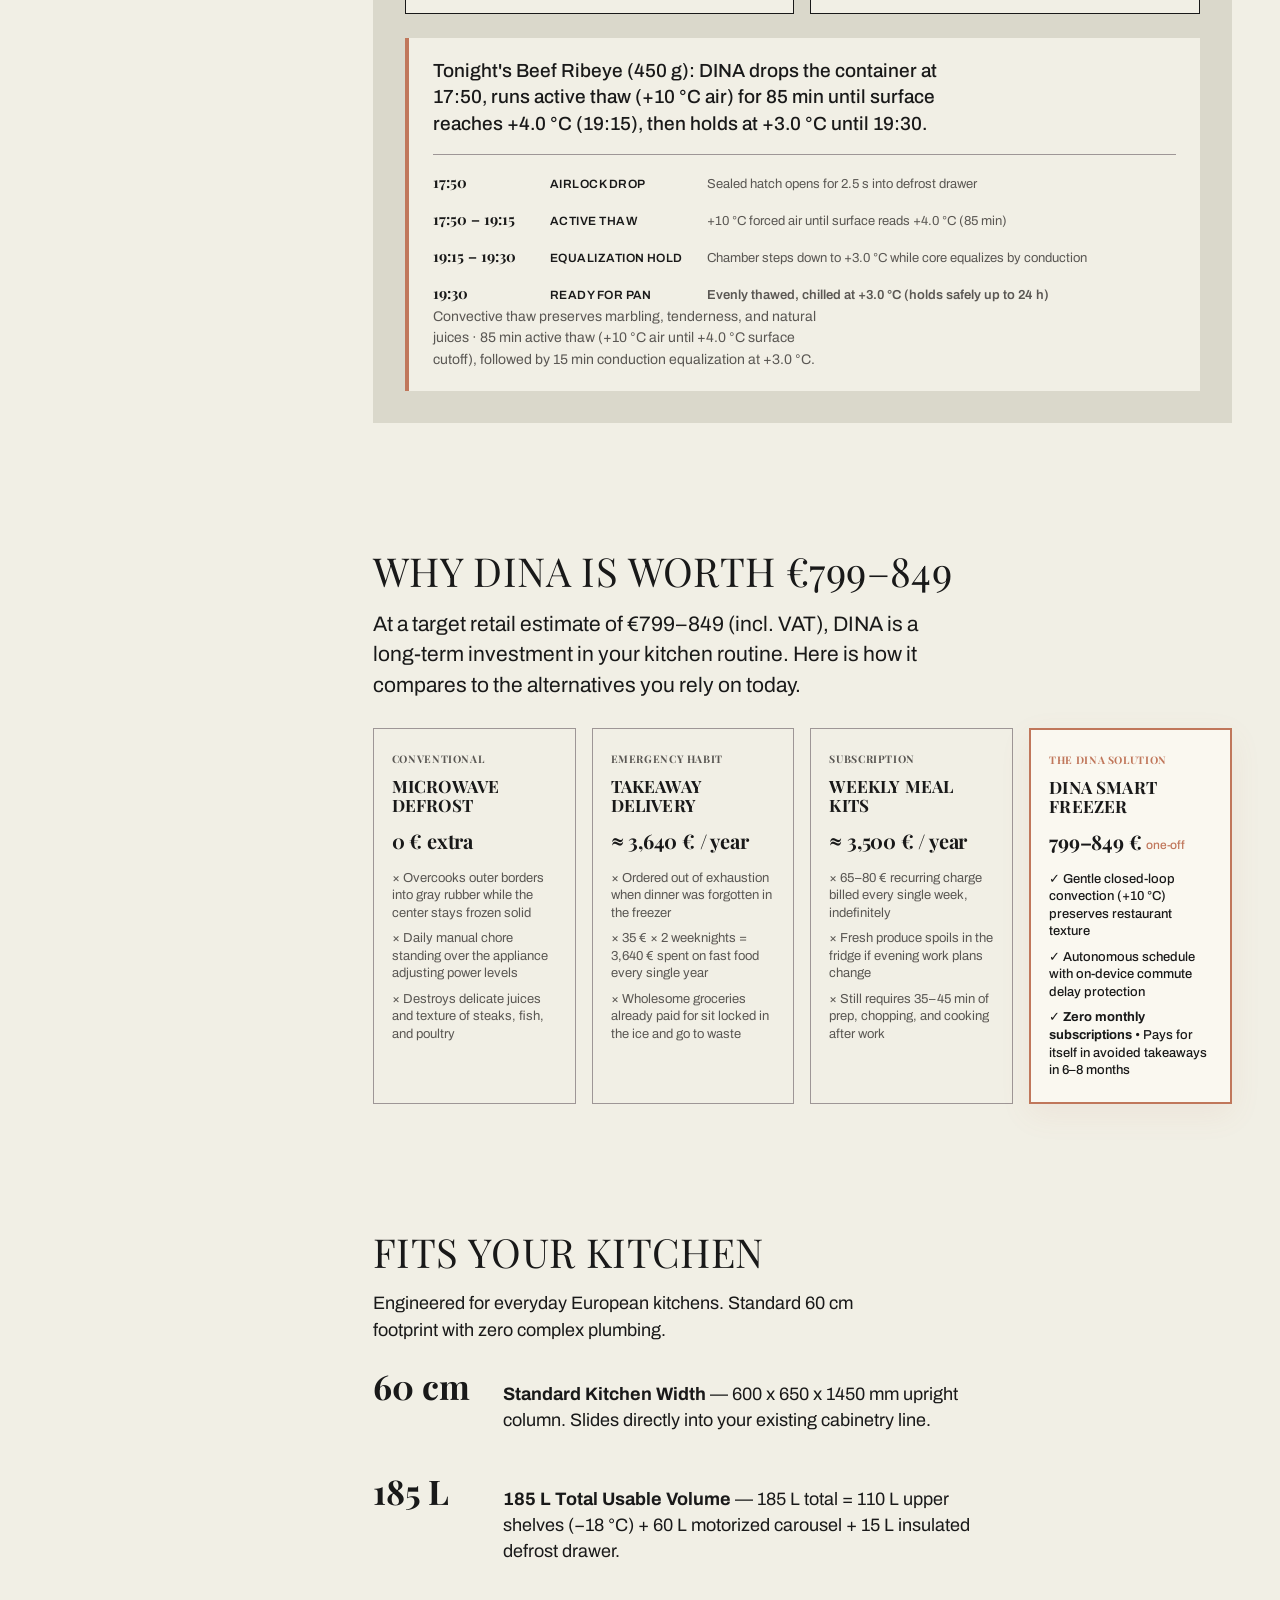
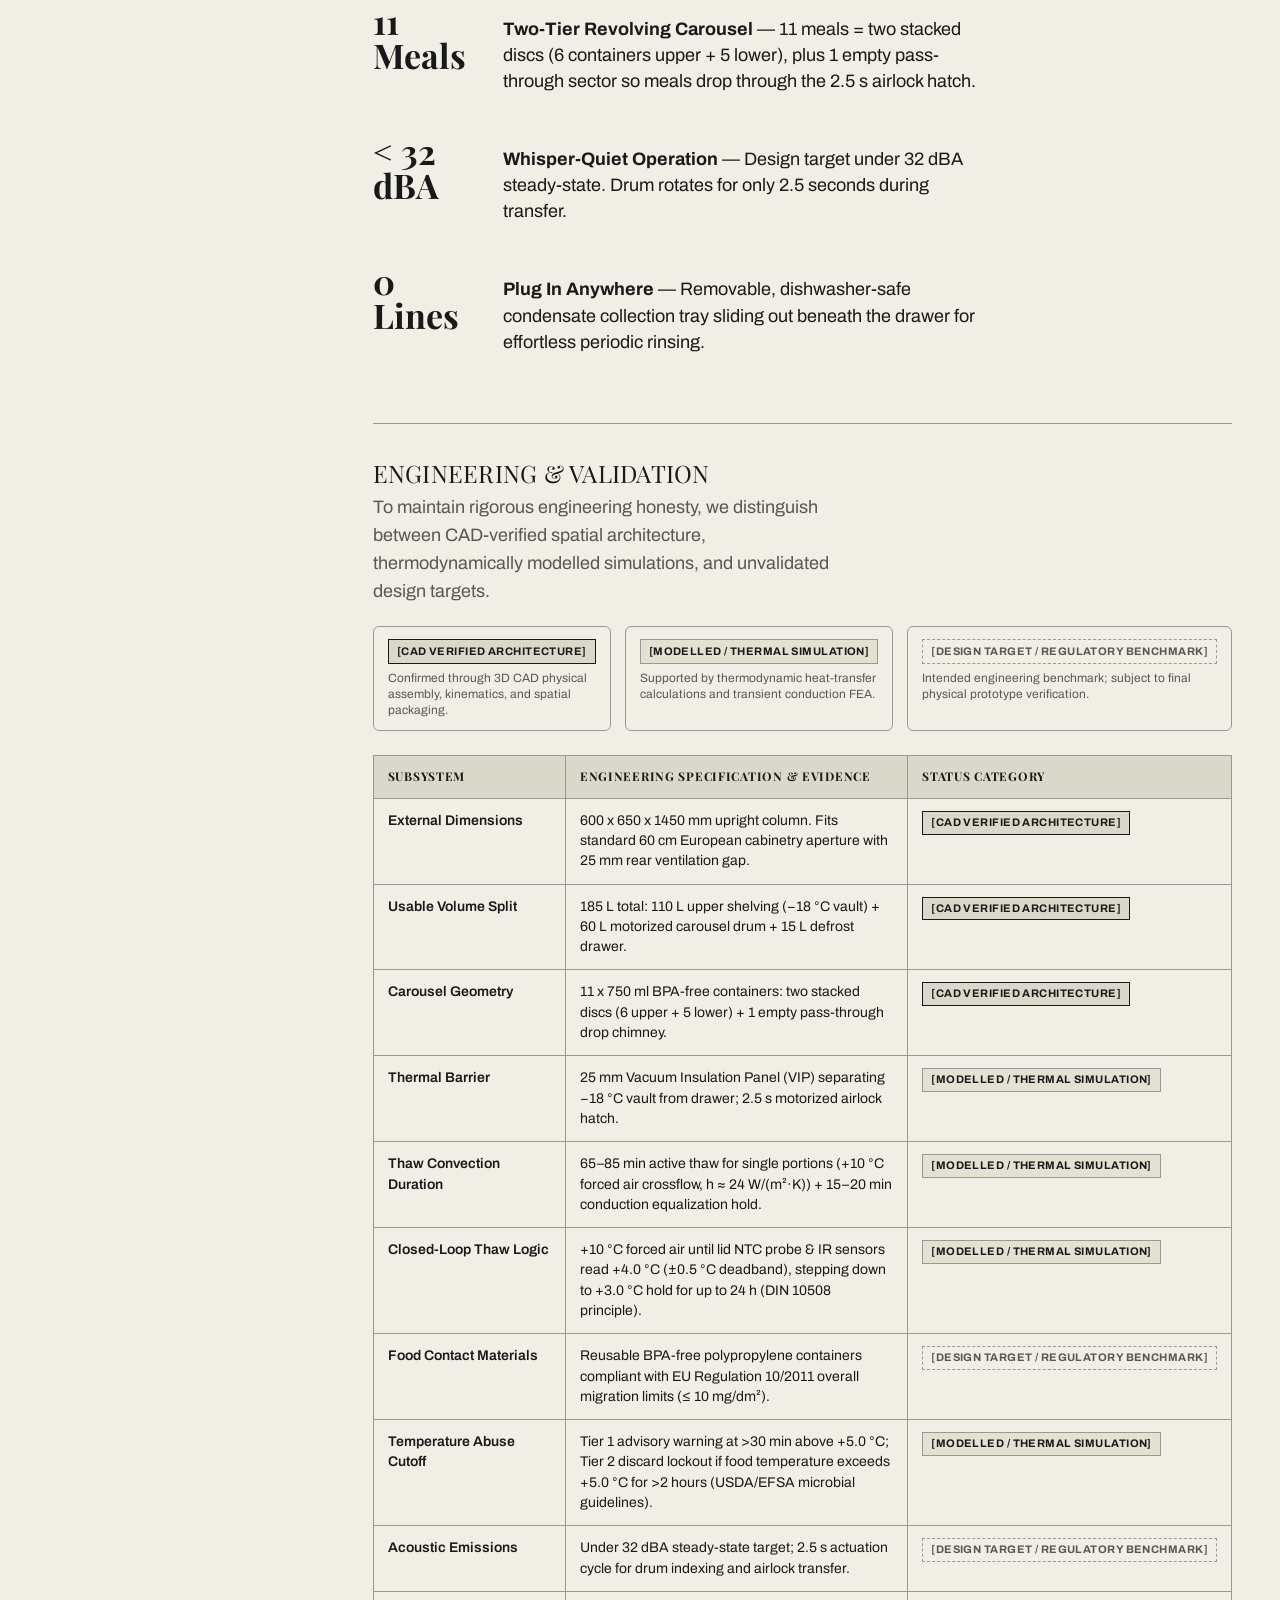
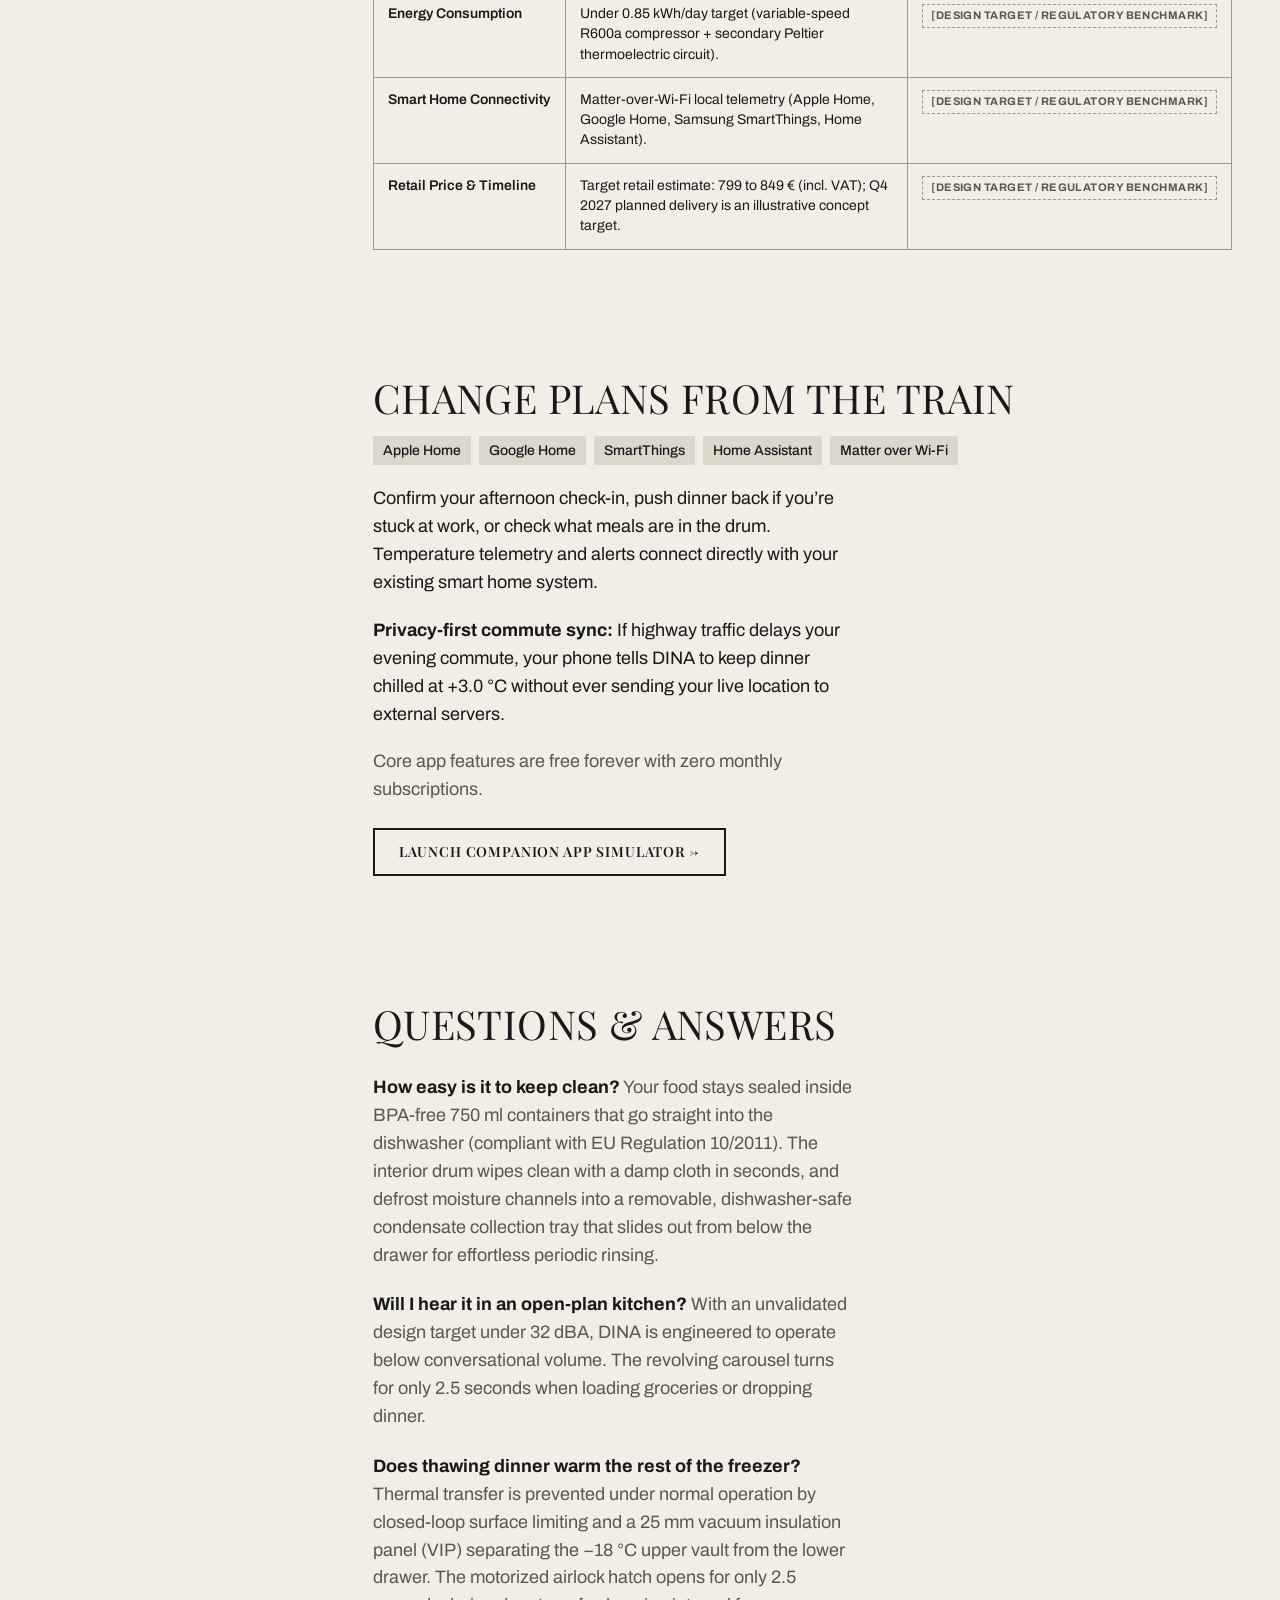
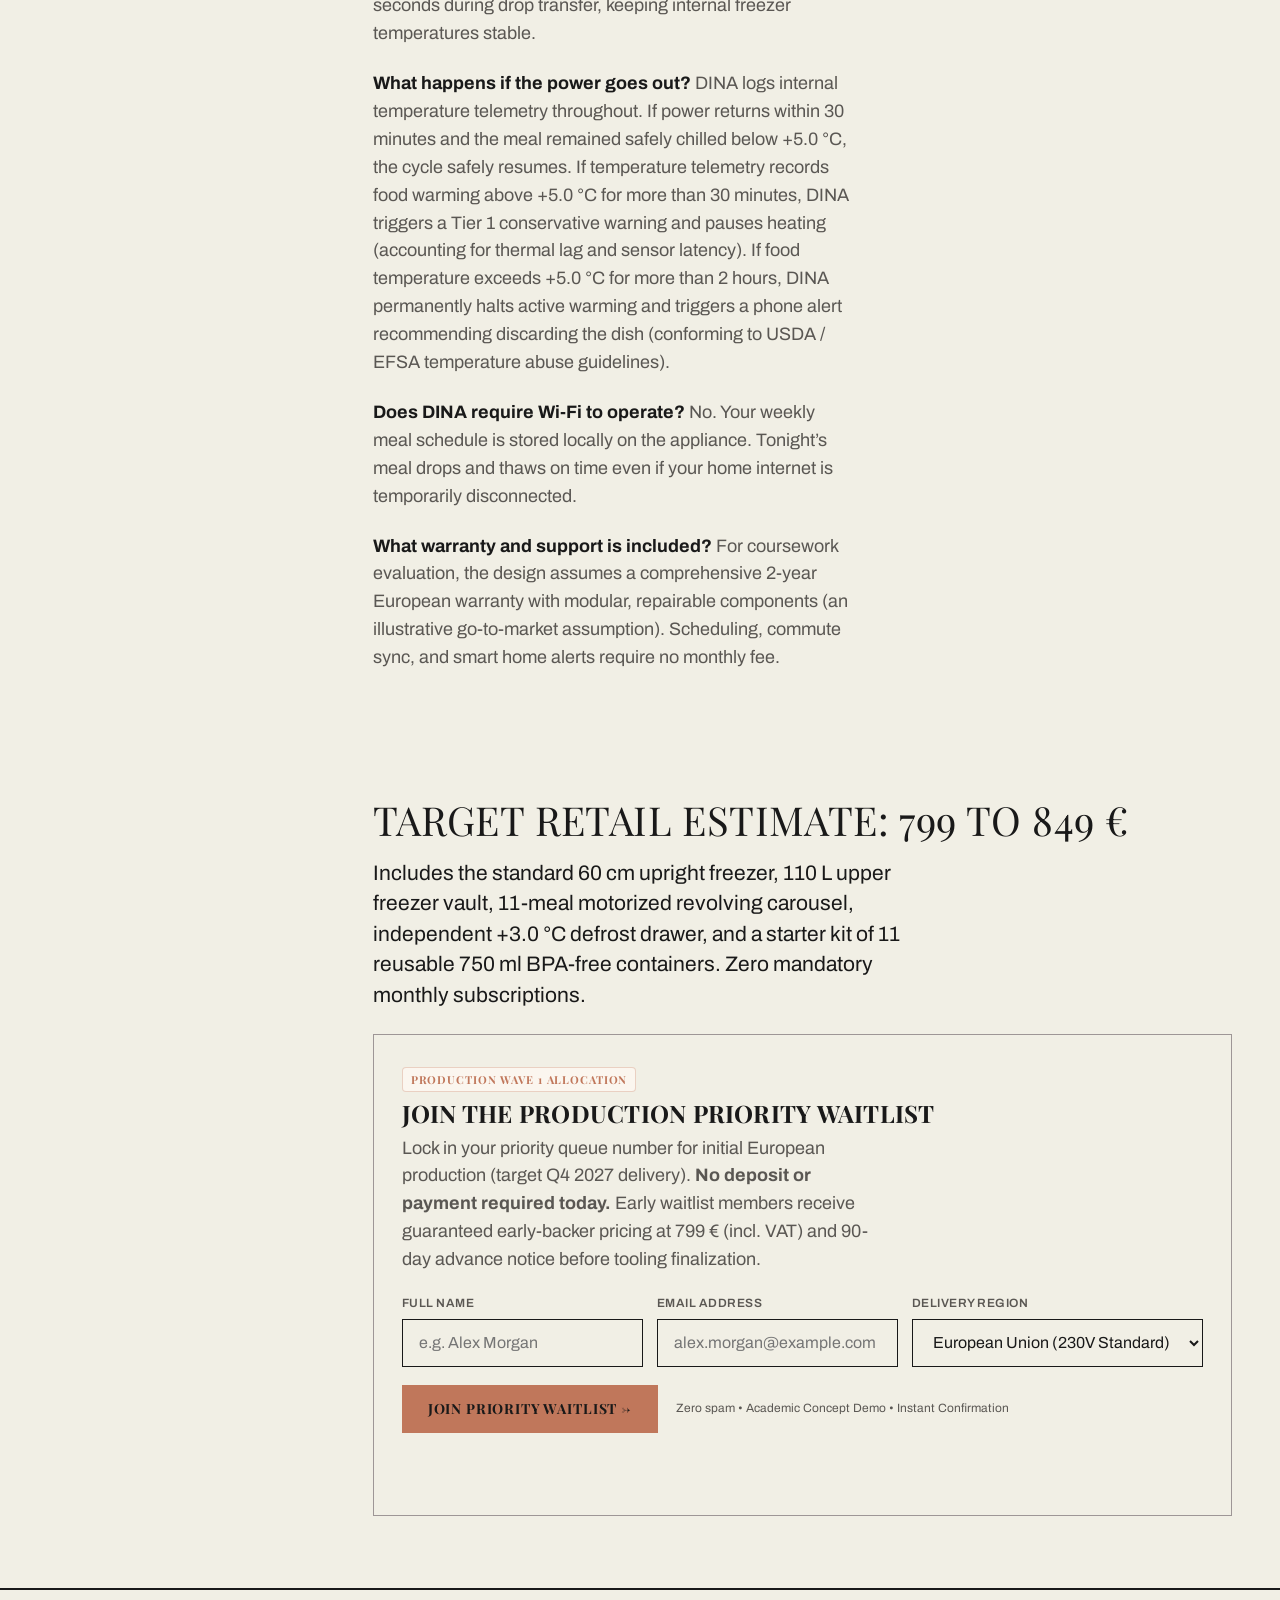
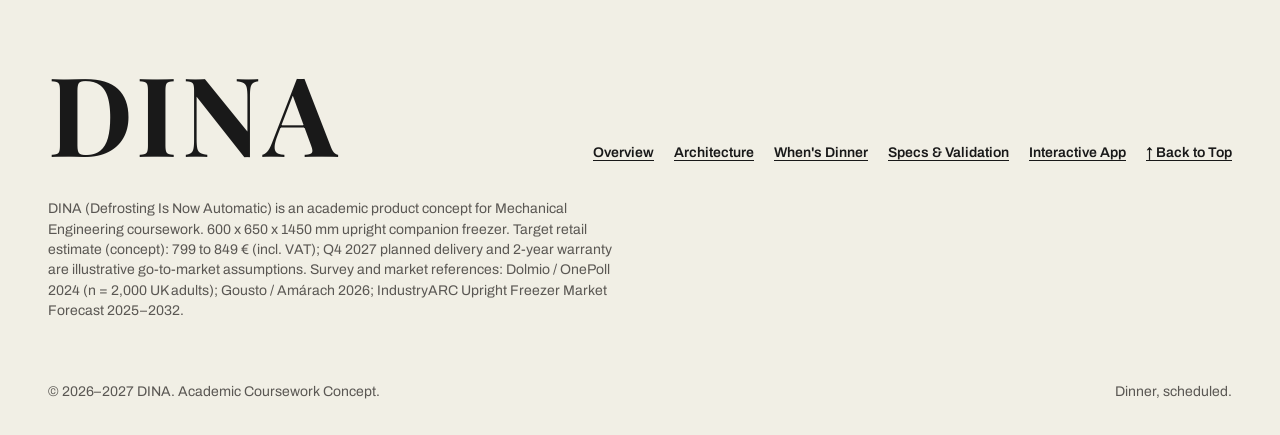
==== commit f0703049: "feat: complete marketing overhaul, consumer hero food visual, collapsible telemetry & priority waitl" ====
--- a/index.html
+++ b/index.html
@@ -10,8 +10,8 @@
   <link rel="icon" type="image/svg+xml" href="assets/icons/pwa-logo.svg">
   <link rel="icon" type="image/png" sizes="192x192" href="assets/images/pwa-icon-192.png">
   <link rel="apple-touch-icon" sizes="180x180" href="assets/images/apple-touch-icon.png">
-  <link rel="stylesheet" href="css/tokens.css?v=9.2">
-  <link rel="stylesheet" href="css/site.css?v=9.2">
+  <link rel="stylesheet" href="css/tokens.css?v=10.5">
+  <link rel="stylesheet" href="css/site.css?v=10.5">
 </head>
 <body>
 
@@ -65,11 +65,13 @@
         </div>
       </a>
 
-      <!-- Desktop Navigation (4 clear items, no competing CTA) -->
+      <!-- Desktop Navigation (Clear items + Try App) -->
       <nav class="desktop-nav" aria-label="Main navigation">
+        <a href="#who-is-it-for">Who It's For</a>
         <a href="#experience">Architecture</a>
         <a href="#calculator">When's Dinner</a>
-        <a href="#kitchen">Specs &amp; Validation</a>
+        <a href="#value-comparison">Why DINA</a>
+        <a href="#kitchen">Validation</a>
         <a href="app.html">Try App Simulator &rarr;</a>
       </nav>
 
@@ -89,9 +91,11 @@
     <!-- Mobile Navigation Drawer -->
     <nav class="mobile-nav-drawer" id="mobileNavDrawer" aria-label="Mobile navigation drawer">
       <div class="mobile-nav-links">
+        <a href="#who-is-it-for">Who It's For</a>
         <a href="#experience">Architecture</a>
         <a href="#calculator">When's Dinner</a>
-        <a href="#kitchen">Specs &amp; Validation</a>
+        <a href="#value-comparison">Why DINA</a>
+        <a href="#kitchen">Validation</a>
         <a href="app.html">Try App Simulator</a>
       </div>
       <div class="mobile-nav-bottom">
@@ -169,20 +173,82 @@
       <section id="hero" class="content-section hero-editorial reveal in">
         <div class="hero-concept-badge">Academic Product Concept &bull; Mechanical Engineering Coursework</div>
         <h1>Dinner, <em>scheduled</em>.</h1>
+        <p class="hero-tagline" style="font-family:var(--font-head); font-size:18px; font-weight:600; color:var(--clay); margin-top:-8px; margin-bottom:14px; letter-spacing:0.02em;">Never remember to defrost again.</p>
         <p class="lead">
-          Come home at 19:00 to a dinner that is tender, evenly thawed, and ready for the pan.
+          Come home at 19:30 to a dinner that is tender, evenly thawed, and ready for the pan.
         </p>
         <p>
-          DINA is an upright 60 cm companion freezer concept with an independent defrost drawer and motorized carousel. Load meals on Sunday; DINA lowers tonight&rsquo;s portion through a thermal airlock and gently thaws it for dinner.
+          DINA is an upright 60 cm companion freezer with an independent defrost drawer and motorized carousel. Load meals on Sunday; DINA lowers tonight&rsquo;s portion through a thermal airlock and gently thaws it for dinner — keeping 110 L of frozen food locked at &minus;18 &deg;C with zero mandatory subscriptions.
         </p>
 
         <div class="hero-actions-row">
-          <a href="app.html" class="btn btn-clay">Experience the App</a>
-          <a href="#experience" class="btn">Explore the Architecture</a>
-        </div>
-      </section>
-
-      <!-- Section 2: Architecture & Flow (Moved directly below Hero) -->
+          <a href="app.html" class="btn btn-clay">Experience the App Simulator &rarr;</a>
+          <a href="#who-is-it-for" class="btn">Is DINA for You?</a>
+        </div>
+      </section>
+
+      <!-- Section 2: Intro Problem -->
+      <section id="intro" class="content-section reveal">
+        <h2>Forgot to defrost dinner?</h2>
+        <div class="intro-text-block">
+          <p>
+            Dinner is the most challenging meal to make a decision on for 57% of households (Dolmio / OnePoll 2024 survey of 2,000 UK adults, which found people spend an average of 43 minutes a week deliberating, with dinnertime stress starting as early as 15:10). When you forget to take food out of the freezer the night before, weeknight options fail.
+          </p>
+          <p>
+            Microwaves overheat thin outer edges into gray rubber while the center stays frozen solid. Leaving meat on the kitchen counter sits for hours in the bacterial danger zone (+5 &deg;C to +60 &deg;C). Takeaway delivery costs 35 &euro; while wholesome groceries already paid for sit frozen.
+          </p>
+          <div class="intro-highlight-box">
+            <p>
+              DINA eliminates the weeknight compromise: stock 11 prepped meals on Sunday, confirm dinner from your phone, and return home to food thawed evenly under closed-loop surface temperature control.
+            </p>
+          </div>
+        </div>
+      </section>
+
+      <!-- Section 3: Who DINA is For -->
+      <section id="who-is-it-for" class="content-section reveal">
+        <h2>Is DINA for you?</h2>
+        <p class="lead">
+          Engineered for anyone who values wholesome food, calm evenings, and zero daily defrost chores.
+        </p>
+
+        <div class="target-audience-grid">
+          <div class="audience-card">
+            <span class="audience-badge">For Busy Professionals</span>
+            <h3>Running late? Dinner waits safely.</h3>
+            <p>
+              When evening meetings run long or highway delays disrupt your commute, you shouldn&rsquo;t have to settle for another 35 &euro; takeaway. DINA&rsquo;s on-phone commute sync keeps your portion chilled at a safe +3.0 &deg;C until you unlock your front door.
+            </p>
+            <div class="audience-perk">
+              <strong>The Benefit:</strong> Arrive home with zero dinner planning stress and fresh food ready to cook immediately.
+            </div>
+          </div>
+
+          <div class="audience-card">
+            <span class="audience-badge">For Weekend Meal-Preppers</span>
+            <h3>Cook once on Sunday. Eat effortlessly all week.</h3>
+            <p>
+              Prepare your favorite curries, salmon fillets, or seasoned ribeyes in advance. Load up to 11 dishwasher-safe 750 ml containers into the motorized drum, keeping your week organized with zero daily defrosting chores.
+            </p>
+            <div class="audience-perk">
+              <strong>The Benefit:</strong> Whole-week meal variety with no forgotten Tupperware thawing on the kitchen counter.
+            </div>
+          </div>
+
+          <div class="audience-card">
+            <span class="audience-badge">For Active Couples &amp; Families</span>
+            <h3>End the 15:00 &ldquo;What&rsquo;s for dinner?&rdquo; debate.</h3>
+            <p>
+              57% of households find weeknight dinner the most stressful decision of their day. DINA sends a calm 15:00 afternoon check-in to confirm or swap tonight&rsquo;s selection with one tap, eliminating dinnertime friction before you leave work.
+            </p>
+            <div class="audience-perk">
+              <strong>The Benefit:</strong> Predictable, wholesome home-cooked dinners that fit everyone&rsquo;s schedule.
+            </div>
+          </div>
+        </div>
+      </section>
+
+      <!-- Section 4: Architecture & Flow -->
       <section id="experience" class="content-section reveal">
         <span id="drawer" aria-hidden="true" style="position:relative;top:-80px;"></span>
         <h2>Freezer above. Drawer below.</h2>
@@ -221,24 +287,6 @@
               <span><strong class="halo-dot amber-fast"></strong> Amber (fast pulse): Safety warning (30&ndash;120 min)</span>
               <span><strong class="halo-dot red"></strong> Red (pulse): Safety lockout</span>
             </div>
-          </div>
-        </div>
-      </section>
-
-      <!-- Section 3: Intro Problem -->
-      <section id="intro" class="content-section reveal">
-        <h2>Forgot to defrost dinner?</h2>
-        <div class="intro-text-block">
-          <p>
-            Dinner is the most challenging meal to make a decision on for 57% of households (Dolmio / OnePoll 2024 survey of 2,000 UK adults, which found people spend an average of 43 minutes a week deliberating, with dinnertime stress starting as early as 15:10). When you forget to take food out of the freezer the night before, weeknight options fail.
-          </p>
-          <p>
-            Microwaves overheat thin outer edges into gray rubber while the center stays frozen solid. Leaving meat on the kitchen counter sits for hours in the bacterial danger zone (+5 &deg;C to +60 &deg;C). Takeaway delivery costs 35 &euro; while wholesome groceries already paid for sit frozen.
-          </p>
-          <div class="intro-highlight-box">
-            <p>
-              DINA eliminates the weeknight compromise: stock 11 prepped meals on Sunday, confirm dinner from your phone, and return home to food thawed evenly under closed-loop surface temperature control.
-            </p>
           </div>
         </div>
       </section>
@@ -271,7 +319,7 @@
 
           <div class="itinerary-step">
             <div class="itinerary-step-top">
-              <span class="itinerary-step-label">17:30 Drop</span>
+              <span class="itinerary-step-label">17:50 Drop</span>
               <span class="itinerary-step-time">Airlock</span>
             </div>
             <p class="itinerary-step-desc">The carousel indexes to tonight&rsquo;s container and drops it through the empty pass-through sector and 2.5-second airlock hatch into the lower drawer.</p>
@@ -279,28 +327,28 @@
 
           <div class="itinerary-step">
             <div class="itinerary-step-top">
-              <span class="itinerary-step-label">17:30 &ndash; 18:55 Active Thaw</span>
+              <span class="itinerary-step-label">17:50 &ndash; 19:15 Active Thaw</span>
               <span class="itinerary-step-time">Convection</span>
             </div>
-            <p class="itinerary-step-desc">Forced-air convection at +10 &deg;C warms the dish until surface telemetry reads +4.0 &deg;C (~85 min for 320 g salmon), then steps down to a +3.0 &deg;C hold while conduction equalizes the core.</p>
+            <p class="itinerary-step-desc">Forced-air convection at +10 &deg;C warms the dish until surface telemetry reads +4.0 &deg;C (~85 min for 450 g beef ribeye), then steps down to a +3.0 &deg;C hold while conduction equalizes the core.</p>
           </div>
 
           <div class="itinerary-step">
             <div class="itinerary-step-top">
-              <span class="itinerary-step-label">19:00 Dinnertime</span>
+              <span class="itinerary-step-label">19:30 Dinnertime</span>
               <span class="itinerary-step-time">Ready</span>
             </div>
             <p class="itinerary-step-desc">Tender, evenly thawed food chilled at +3.0 &deg;C, held safely for up to 24 hours (preventing the +5 &deg;C to +60 &deg;C bacterial danger zone).</p>
           </div>
 
           <div class="itinerary-slip-result">
-            <strong>Tonight at 19:00</strong>
+            <strong>Tonight at 19:30</strong>
             <span>Ready for the Pan</span>
           </div>
         </div>
       </section>
 
-      <!-- Section 5: Live Interactive "When's dinner?" Calculator -->
+      <!-- Section 6: Live Interactive "When's dinner?" Calculator -->
       <section id="calculator" class="content-section reveal">
         <h2>When's dinner?</h2>
         <p>
@@ -309,9 +357,9 @@
 
         <div class="calc-interactive-card">
           <div class="calc-chips-grid">
-            <button class="calc-meal-chip active" data-cat="salmon" type="button">Salmon Fillet</button>
+            <button class="calc-meal-chip" data-cat="salmon" type="button">Salmon Fillet</button>
             <button class="calc-meal-chip" data-cat="chicken" type="button">Chicken Breast</button>
-            <button class="calc-meal-chip" data-cat="ribeye" type="button">Beef Ribeye</button>
+            <button class="calc-meal-chip active" data-cat="ribeye" type="button">Beef Ribeye</button>
             <button class="calc-meal-chip" data-cat="prawns" type="button">Tiger Prawns</button>
             <button class="calc-meal-chip" data-cat="vegetables" type="button">Fresh Vegetables</button>
             <button class="calc-meal-chip" data-cat="lasagna" type="button">Homemade Lasagna</button>
@@ -327,8 +375,8 @@
               <label for="calcWeightSelect">Portion Weight</label>
               <select id="calcWeightSelect" class="calc-input">
                 <option value="250">250 grams (Light cut)</option>
-                <option value="320" selected>320 grams (Standard cut)</option>
-                <option value="450">450 grams (Generous cut)</option>
+                <option value="320">320 grams (Standard cut)</option>
+                <option value="450" selected>450 grams (Generous cut)</option>
                 <option value="600">600 grams (Family portion)</option>
               </select>
             </div>
@@ -336,19 +384,19 @@
 
           <div class="calc-result-box">
             <p class="calc-result-sentence" id="calcResultSentence">
-              Tonight's Atlantic Salmon Fillet (320 g): DINA drops the container at 18:10, runs active thaw (+10 °C air) for 65 min until surface reaches +4.0 °C (19:15), then holds at +3.0 °C until 19:30.
+              Tonight's Beef Ribeye (450 g): DINA drops the container at 17:50, runs active thaw (+10 °C air) for 85 min until surface reaches +4.0 °C (19:15), then holds at +3.0 °C until 19:30.
             </p>
 
             <div class="calc-timeline">
               <div class="calc-timeline-step">
-                <span class="calc-step-time" id="calcDropTime">18:10</span>
+                <span class="calc-step-time" id="calcDropTime">17:50</span>
                 <span class="calc-step-label">Airlock Drop</span>
                 <span class="calc-step-desc">Sealed hatch opens for 2.5 s into defrost drawer</span>
               </div>
               <div class="calc-timeline-step">
-                <span class="calc-step-time" id="calcActiveTime">18:10 &ndash; 19:15</span>
+                <span class="calc-step-time" id="calcActiveTime">17:50 &ndash; 19:15</span>
                 <span class="calc-step-label">Active Thaw</span>
-                <span class="calc-step-desc">+10 &deg;C forced air until surface reads +4.0 &deg;C (<span id="calcThawDuration">65</span> min)</span>
+                <span class="calc-step-desc">+10 &deg;C forced air until surface reads +4.0 &deg;C (<span id="calcThawDuration">85</span> min)</span>
               </div>
               <div class="calc-timeline-step">
                 <span class="calc-step-time" id="calcHoldTime">19:15 &ndash; 19:30</span>
@@ -363,13 +411,67 @@
             </div>
 
             <p class="calc-result-meta" id="calcResultMeta">
-              Gentle low-temperature thaw preserves tender, flaky restaurant texture &bull; 65 min active thaw (+10 &deg;C air until +4.0 &deg;C surface cutoff), followed by 15 min conduction equalization at +3.0 &deg;C.
-            </p>
-          </div>
-        </div>
-      </section>
-
-      <!-- Section 6: Kitchen Stats Lines & Engineering Validation Table -->
+              Convective thaw preserves marbling, tenderness, and natural juices &bull; 85 min active thaw (+10 &deg;C air until +4.0 &deg;C surface cutoff), followed by 15 min conduction equalization at +3.0 &deg;C.
+            </p>
+          </div>
+        </div>
+      </section>
+
+      <!-- Section 7: Why DINA is Worth €799–849 -->
+      <section id="value-comparison" class="content-section reveal">
+        <h2>Why DINA is worth &euro;799&ndash;849</h2>
+        <p class="lead">
+          At a target retail estimate of &euro;799&ndash;849 (incl. VAT), DINA is a long-term investment in your kitchen routine. Here is how it compares to the alternatives you rely on today.
+        </p>
+
+        <div class="value-comparison-grid">
+          <div class="comp-card">
+            <span class="comp-badge">Conventional</span>
+            <h3>Microwave Defrost</h3>
+            <div class="comp-cost">0 &euro; extra</div>
+            <ul class="comp-list">
+              <li class="comp-neg">&times; Overcooks outer borders into gray rubber while the center stays frozen solid</li>
+              <li class="comp-neg">&times; Daily manual chore standing over the appliance adjusting power levels</li>
+              <li class="comp-neg">&times; Destroys delicate juices and texture of steaks, fish, and poultry</li>
+            </ul>
+          </div>
+
+          <div class="comp-card">
+            <span class="comp-badge">Emergency Habit</span>
+            <h3>Takeaway Delivery</h3>
+            <div class="comp-cost">&approx; 3,640 &euro; / year</div>
+            <ul class="comp-list">
+              <li class="comp-neg">&times; Ordered out of exhaustion when dinner was forgotten in the freezer</li>
+              <li class="comp-neg">&times; 35 &euro; &times; 2 weeknights = 3,640 &euro; spent on fast food every single year</li>
+              <li class="comp-neg">&times; Wholesome groceries already paid for sit locked in the ice and go to waste</li>
+            </ul>
+          </div>
+
+          <div class="comp-card">
+            <span class="comp-badge">Subscription</span>
+            <h3>Weekly Meal Kits</h3>
+            <div class="comp-cost">&approx; 3,500 &euro; / year</div>
+            <ul class="comp-list">
+              <li class="comp-neg">&times; 65&ndash;80 &euro; recurring charge billed every single week, indefinitely</li>
+              <li class="comp-neg">&times; Fresh produce spoils in the fridge if evening work plans change</li>
+              <li class="comp-neg">&times; Still requires 35&ndash;45 min of prep, chopping, and cooking after work</li>
+            </ul>
+          </div>
+
+          <div class="comp-card featured">
+            <span class="comp-badge highlight">The DINA Solution</span>
+            <h3>DINA Smart Freezer</h3>
+            <div class="comp-cost">799&ndash;849 &euro; <span class="comp-onetime">one-off</span></div>
+            <ul class="comp-list positive">
+              <li class="comp-pos">&check; Gentle closed-loop convection (+10 &deg;C) preserves restaurant texture</li>
+              <li class="comp-pos">&check; Autonomous schedule with on-device commute delay protection</li>
+              <li class="comp-pos">&check; <strong>Zero monthly subscriptions</strong> &bull; Pays for itself in avoided takeaways in 6&ndash;8 months</li>
+            </ul>
+          </div>
+        </div>
+      </section>
+
+      <!-- Section 8: Kitchen Stats Lines & Engineering Validation Table -->
       <section id="kitchen" class="content-section reveal">
         <h2>Fits your kitchen</h2>
         <p>
@@ -403,82 +505,97 @@
           </div>
         </div>
 
-        <!-- Compact Engineering & Validation Table -->
+        <!-- Engineering Validation Table with 3 Standardized Tiers -->
         <div class="validation-table-section">
           <h3>Engineering &amp; Validation</h3>
           <p class="muted">
-            Verification status across mechanical, thermal, food-safety, and smart-home subsystems.
-          </p>
+            To maintain rigorous engineering honesty, we distinguish between CAD-verified spatial architecture, thermodynamically modelled simulations, and unvalidated design targets.
+          </p>
+
+          <div class="validation-legend-grid">
+            <div class="legend-card cad">
+              <span class="status-tag cad">[CAD Verified Architecture]</span>
+              <p>Confirmed through 3D CAD physical assembly, kinematics, and spatial packaging.</p>
+            </div>
+            <div class="legend-card model">
+              <span class="status-tag calc">[Modelled / Thermal Simulation]</span>
+              <p>Supported by thermodynamic heat-transfer calculations and transient conduction FEA.</p>
+            </div>
+            <div class="legend-card target">
+              <span class="status-tag target">[Design Target / Regulatory Benchmark]</span>
+              <p>Intended engineering benchmark; subject to final physical prototype verification.</p>
+            </div>
+          </div>
 
           <div class="validation-table-wrap">
             <table class="validation-table">
               <thead>
                 <tr>
-                  <th scope="col" style="width: 26%;">Parameter</th>
-                  <th scope="col" style="width: 50%;">Engineering Specification &amp; Evidence</th>
-                  <th scope="col" style="width: 24%;">Status</th>
+                  <th scope="col" style="width: 25%;">Subsystem</th>
+                  <th scope="col" style="width: 47%;">Engineering Specification &amp; Evidence</th>
+                  <th scope="col" style="width: 28%;">Status Category</th>
                 </tr>
               </thead>
               <tbody>
                 <tr>
                   <td class="col-param">External Dimensions</td>
-                  <td class="col-val">600 x 650 x 1450 mm upright column. Fits standard 60 cm European cabinetry aperture.</td>
-                  <td class="col-tag"><span class="status-tag cad">[CAD Verified]</span></td>
+                  <td class="col-val">600 x 650 x 1450 mm upright column. Fits standard 60 cm European cabinetry aperture with 25 mm rear ventilation gap.</td>
+                  <td class="col-tag"><span class="status-tag cad">[CAD Verified Architecture]</span></td>
                 </tr>
                 <tr>
                   <td class="col-param">Usable Volume Split</td>
                   <td class="col-val">185 L total: 110 L upper shelving (&minus;18 &deg;C vault) + 60 L motorized carousel drum + 15 L defrost drawer.</td>
-                  <td class="col-tag"><span class="status-tag cad">[CAD Verified]</span></td>
+                  <td class="col-tag"><span class="status-tag cad">[CAD Verified Architecture]</span></td>
                 </tr>
                 <tr>
                   <td class="col-param">Carousel Geometry</td>
                   <td class="col-val">11 x 750 ml BPA-free containers: two stacked discs (6 upper + 5 lower) + 1 empty pass-through drop chimney.</td>
-                  <td class="col-tag"><span class="status-tag cad">[CAD Verified]</span></td>
+                  <td class="col-tag"><span class="status-tag cad">[CAD Verified Architecture]</span></td>
                 </tr>
                 <tr>
                   <td class="col-param">Thermal Barrier</td>
                   <td class="col-val">25 mm Vacuum Insulation Panel (VIP) separating &minus;18 &deg;C vault from drawer; 2.5 s motorized airlock hatch.</td>
-                  <td class="col-tag"><span class="status-tag calc">[Calculated Model]</span></td>
+                  <td class="col-tag"><span class="status-tag calc">[Modelled / Thermal Simulation]</span></td>
                 </tr>
                 <tr>
                   <td class="col-param">Thaw Convection Duration</td>
-                  <td class="col-val">65–85 min active thaw for single-portion meals (+10 &deg;C forced air, convective h &approx; 24 W/(m&sup2;&middot;K), shallow 750 ml container) + 15–20 min conduction equalization hold.</td>
-                  <td class="col-tag"><span class="status-tag calc">[Calculated Model]</span></td>
+                  <td class="col-val">65–85 min active thaw for single portions (+10 &deg;C forced air crossflow, h &approx; 24 W/(m&sup2;&middot;K)) + 15–20 min conduction equalization hold.</td>
+                  <td class="col-tag"><span class="status-tag calc">[Modelled / Thermal Simulation]</span></td>
                 </tr>
                 <tr>
                   <td class="col-param">Closed-Loop Thaw Logic</td>
-                  <td class="col-val">+10 &deg;C forced air until lid-contact NTC probe &amp; IR sensors read +4.0 &deg;C (&plusmn;0.5 &deg;C hysteresis band), stepping down to +3.0 &deg;C hold for up to 24 h (DIN 10508 / EFSA principle).</td>
-                  <td class="col-tag"><span class="status-tag logic">[Design Logic]</span></td>
+                  <td class="col-val">+10 &deg;C forced air until lid NTC probe &amp; IR sensors read +4.0 &deg;C (&plusmn;0.5 &deg;C deadband), stepping down to +3.0 &deg;C hold for up to 24 h (DIN 10508 principle).</td>
+                  <td class="col-tag"><span class="status-tag calc">[Modelled / Thermal Simulation]</span></td>
                 </tr>
                 <tr>
                   <td class="col-param">Food Contact Materials</td>
                   <td class="col-val">Reusable BPA-free polypropylene containers compliant with EU Regulation 10/2011 overall migration limits (&le; 10 mg/dm&sup2;).</td>
-                  <td class="col-tag"><span class="status-tag logic">[Design Logic]</span></td>
+                  <td class="col-tag"><span class="status-tag target">[Design Target / Regulatory Benchmark]</span></td>
                 </tr>
                 <tr>
                   <td class="col-param">Temperature Abuse Cutoff</td>
-                  <td class="col-val">Two-tier autonomous logging: Tier 1 advisory warning at &gt;30 min above +5.0 &deg;C (conservative thermal lag margin); Tier 2 discard lockout if food temperature exceeds +5.0 &deg;C for more than 2 hours (USDA/EFSA microbial danger zone guideline).</td>
-                  <td class="col-tag"><span class="status-tag logic">[Design Logic]</span></td>
+                  <td class="col-val">Tier 1 advisory warning at &gt;30 min above +5.0 &deg;C; Tier 2 discard lockout if food temperature exceeds +5.0 &deg;C for &gt;2 hours (USDA/EFSA microbial guidelines).</td>
+                  <td class="col-tag"><span class="status-tag calc">[Modelled / Thermal Simulation]</span></td>
                 </tr>
                 <tr>
                   <td class="col-param">Acoustic Emissions</td>
                   <td class="col-val">Under 32 dBA steady-state target; 2.5 s actuation cycle for drum indexing and airlock transfer.</td>
-                  <td class="col-tag"><span class="status-tag target">[Design Target, Unvalidated]</span></td>
+                  <td class="col-tag"><span class="status-tag target">[Design Target / Regulatory Benchmark]</span></td>
                 </tr>
                 <tr>
                   <td class="col-param">Energy Consumption</td>
                   <td class="col-val">Under 0.85 kWh/day target (variable-speed R600a compressor + secondary Peltier thermoelectric circuit).</td>
-                  <td class="col-tag"><span class="status-tag target">[Design Target, Unvalidated]</span></td>
+                  <td class="col-tag"><span class="status-tag target">[Design Target / Regulatory Benchmark]</span></td>
                 </tr>
                 <tr>
                   <td class="col-param">Smart Home Connectivity</td>
                   <td class="col-val">Matter-over-Wi-Fi local telemetry (Apple Home, Google Home, Samsung SmartThings, Home Assistant).</td>
-                  <td class="col-tag"><span class="status-tag target">[Design Target, Unvalidated]</span></td>
+                  <td class="col-tag"><span class="status-tag target">[Design Target / Regulatory Benchmark]</span></td>
                 </tr>
                 <tr>
                   <td class="col-param">Retail Price &amp; Timeline</td>
-                  <td class="col-val">Target retail estimate (concept): 799 to 849 &euro; (incl. VAT); Q4 2027 planned delivery and 2-year warranty are illustrative assumptions.</td>
-                  <td class="col-tag"><span class="status-tag concept">[Concept Assumption]</span></td>
+                  <td class="col-val">Target retail estimate: 799 to 849 &euro; (incl. VAT); Q4 2027 planned delivery is an illustrative concept target.</td>
+                  <td class="col-tag"><span class="status-tag target">[Design Target / Regulatory Benchmark]</span></td>
                 </tr>
               </tbody>
             </table>
@@ -547,39 +664,67 @@
         </div>
       </section>
 
-      <!-- Section 9: Pricing & Simulated Reservation -->
+      <!-- Section 10: Pricing & Production Priority Waitlist -->
       <section id="pricing" class="content-section reveal">
-        <h2>Target retail estimate (concept): 799 to 849 &euro;</h2>
-        <p>
-          Target retail estimate including VAT for the 60 cm upright freezer, 11-meal revolving carousel, 110 L upper freezer shelves, independent defrost drawer, and reusable container kit. Q4 2027 planned delivery is an illustrative coursework assumption. Core app features are free forever with no subscription.
-        </p>
-
-        <div class="pricing-block" id="notify-signup">
-          <h3>Simulated Reservation</h3>
-          <p class="muted">
-            Test how reservations and delivery onboarding would function in production. This is an academic concept demo &mdash; no email addresses or personal data are collected, stored, or transmitted.
-          </p>
-
-          <form class="notify-form" id="notifyLaunchForm" novalidate>
-            <div class="notify-form-inner">
-              <label for="notifyEmailInput" class="muted" style="font-size:14px; font-weight:600;">Simulated Email Address</label>
-              <div class="notify-form-row">
+        <h2>Target retail estimate: 799 to 849 &euro;</h2>
+        <p class="lead">
+          Includes the standard 60 cm upright freezer, 110 L upper freezer vault, 11-meal motorized revolving carousel, independent +3.0 &deg;C defrost drawer, and a starter kit of 11 reusable 750 ml BPA-free containers. Zero mandatory monthly subscriptions.
+        </p>
+
+        <div class="pricing-block waitlist-block" id="notify-signup">
+          <div class="waitlist-header">
+            <span class="waitlist-tag">Production Wave 1 Allocation</span>
+            <h3>Join the Production Priority Waitlist</h3>
+            <p class="muted">
+              Lock in your priority queue number for initial European production (target Q4 2027 delivery). <strong>No deposit or payment required today.</strong> Early waitlist members receive guaranteed early-backer pricing at 799 &euro; (incl. VAT) and 90-day advance notice before tooling finalization.
+            </p>
+          </div>
+
+          <form class="waitlist-form" id="notifyLaunchForm" novalidate>
+            <div class="waitlist-fields-grid">
+              <div class="waitlist-field">
+                <label for="waitlistNameInput" class="waitlist-label">Full Name</label>
+                <input
+                  type="text"
+                  id="waitlistNameInput"
+                  name="name"
+                  class="notify-input"
+                  placeholder="e.g. Alex Morgan"
+                  required
+                  autocomplete="name"
+                >
+              </div>
+              <div class="waitlist-field">
+                <label for="notifyEmailInput" class="waitlist-label">Email Address</label>
                 <input
                   type="email"
                   id="notifyEmailInput"
                   name="email"
                   class="notify-input"
-                  placeholder="student@example.com"
+                  placeholder="alex.morgan@example.com"
                   required
                   autocomplete="email"
-                  aria-label="Email address for simulated reservation"
                 >
-                <button type="submit" class="btn btn-clay" id="notifySubmitBtn">
-                  Simulate Reservation
-                </button>
               </div>
-              <p class="notify-feedback" id="notifyFeedback" role="status" aria-live="polite"></p>
-            </div>
+              <div class="waitlist-field">
+                <label for="waitlistCountrySelect" class="waitlist-label">Delivery Region</label>
+                <select id="waitlistCountrySelect" class="notify-input">
+                  <option value="EU" selected>European Union (230V Standard)</option>
+                  <option value="UK">United Kingdom (230V BS 1363)</option>
+                  <option value="NA">North America (120V NEMA)</option>
+                  <option value="Other">Other International Markets</option>
+                </select>
+              </div>
+            </div>
+
+            <div class="waitlist-action-row">
+              <button type="submit" class="btn btn-clay" id="notifySubmitBtn">
+                Join Priority Waitlist &rarr;
+              </button>
+              <span class="waitlist-disclaimer">Zero spam &bull; Academic Concept Demo &bull; Instant Confirmation</span>
+            </div>
+
+            <div class="notify-feedback" id="notifyFeedback" role="status" aria-live="polite"></div>
           </form>
         </div>
       </section>
@@ -613,7 +758,7 @@
     </div>
   </footer>
 
-  <script src="js/main.js?v=9.2"></script>
-  <script src="js/calculator.js?v=9.2"></script>
+  <script src="js/main.js?v=10.5"></script>
+  <script src="js/calculator.js?v=10.5"></script>
 </body>
 </html>
--- a/css/site.css
+++ b/css/site.css
@@ -1105,6 +1105,288 @@
   font-size: var(--type-small);
   color: var(--ink-soft);
   padding-top: 24px;
+}
+
+/* ==========================================================================
+   TARGET AUDIENCE SPOTLIGHT CARDS
+   ========================================================================== */
+.target-audience-grid {
+  display: grid;
+  grid-template-columns: repeat(3, 1fr);
+  gap: 20px;
+  margin-top: 24px;
+}
+
+.audience-card {
+  background: var(--paper);
+  border: var(--hairline);
+  padding: 24px 20px;
+  display: flex;
+  flex-direction: column;
+  gap: 12px;
+  transition: transform var(--t-fast) var(--ease), box-shadow var(--t-fast) var(--ease);
+}
+
+.audience-card:hover {
+  transform: translateY(-2px);
+  box-shadow: 0 8px 24px rgba(25, 25, 25, 0.05);
+}
+
+.audience-badge {
+  display: inline-block;
+  align-self: flex-start;
+  font-family: var(--font-head);
+  font-size: 11px;
+  font-weight: 700;
+  letter-spacing: 0.06em;
+  text-transform: uppercase;
+  color: var(--clay);
+  background: #F8F5EC;
+  padding: 3px 8px;
+  border-radius: 4px;
+  border: 1px solid rgba(192, 119, 91, 0.25);
+}
+
+.audience-card h3 {
+  font-family: var(--font-head);
+  font-size: 18px;
+  font-weight: 700;
+  line-height: 1.25;
+  margin: 0;
+  color: var(--ink);
+}
+
+.audience-card p {
+  font-size: 14.5px;
+  line-height: 1.45;
+  color: var(--ink-soft);
+  margin: 0;
+}
+
+.audience-perk {
+  margin-top: auto;
+  padding-top: 12px;
+  border-top: var(--hairline);
+  font-size: 13px;
+  line-height: 1.35;
+  color: var(--ink);
+}
+
+/* ==========================================================================
+   WHY DINA IS WORTH IT (VALUE COMPARISON GRID)
+   ========================================================================== */
+.value-comparison-grid {
+  display: grid;
+  grid-template-columns: repeat(4, 1fr);
+  gap: 16px;
+  margin-top: 28px;
+  align-items: stretch;
+}
+
+.comp-card {
+  background: var(--paper);
+  border: var(--hairline);
+  padding: 22px 18px;
+  display: flex;
+  flex-direction: column;
+  gap: 10px;
+  position: relative;
+}
+
+.comp-card.featured {
+  border: 2px solid var(--clay);
+  background: #FAF8F0;
+  box-shadow: 0 10px 30px rgba(192, 119, 91, 0.08);
+}
+
+.comp-badge {
+  font-family: var(--font-head);
+  font-size: 10.5px;
+  font-weight: 700;
+  letter-spacing: 0.06em;
+  text-transform: uppercase;
+  color: var(--ink-soft);
+}
+
+.comp-badge.highlight {
+  color: var(--clay);
+}
+
+.comp-card h3 {
+  font-family: var(--font-head);
+  font-size: 17px;
+  font-weight: 700;
+  margin: 0;
+  color: var(--ink);
+}
+
+.comp-cost {
+  font-family: var(--font-head);
+  font-size: 20px;
+  font-weight: 700;
+  color: var(--ink);
+  letter-spacing: -0.01em;
+  margin-bottom: 4px;
+}
+
+.comp-onetime {
+  font-size: 12px;
+  font-family: var(--font-body);
+  font-weight: 500;
+  color: var(--clay);
+  vertical-align: middle;
+}
+
+.comp-list {
+  list-style: none;
+  padding: 0;
+  margin: 0;
+  display: flex;
+  flex-direction: column;
+  gap: 8px;
+  font-size: 13px;
+  line-height: 1.35;
+}
+
+.comp-neg {
+  color: var(--ink-soft);
+}
+
+.comp-pos {
+  color: var(--ink);
+  font-weight: 500;
+}
+
+/* ==========================================================================
+   3-TIER VALIDATION LEGEND
+   ========================================================================== */
+.validation-legend-grid {
+  display: grid;
+  grid-template-columns: repeat(3, 1fr);
+  gap: 14px;
+  margin-top: 16px;
+  margin-bottom: 20px;
+}
+
+.legend-card {
+  background: var(--paper);
+  border: var(--hairline);
+  padding: 12px 14px;
+  border-radius: 6px;
+  display: flex;
+  flex-direction: column;
+  gap: 6px;
+}
+
+.legend-card p {
+  font-size: 12px;
+  line-height: 1.35;
+  color: var(--ink-soft);
+  margin: 0;
+}
+
+/* ==========================================================================
+   PRODUCTION PRIORITY WAITLIST FORM
+   ========================================================================== */
+.waitlist-block {
+  background: var(--paper);
+  border: var(--hairline);
+  padding: 32px 28px;
+  margin-top: 24px;
+}
+
+.waitlist-header {
+  margin-bottom: 20px;
+}
+
+.waitlist-tag {
+  display: inline-block;
+  font-family: var(--font-head);
+  font-size: 11px;
+  font-weight: 700;
+  letter-spacing: 0.08em;
+  text-transform: uppercase;
+  color: var(--clay);
+  background: #FBF6EF;
+  border: 1px solid rgba(192, 119, 91, 0.3);
+  padding: 3px 8px;
+  border-radius: 4px;
+  margin-bottom: 8px;
+}
+
+.waitlist-header h3 {
+  font-family: var(--font-head);
+  font-size: 24px;
+  font-weight: 700;
+  color: var(--ink);
+  margin: 0 0 8px;
+}
+
+.waitlist-form {
+  display: flex;
+  flex-direction: column;
+  gap: 18px;
+}
+
+.waitlist-fields-grid {
+  display: grid;
+  grid-template-columns: repeat(3, 1fr);
+  gap: 14px;
+}
+
+.waitlist-field {
+  display: flex;
+  flex-direction: column;
+  gap: 6px;
+}
+
+.waitlist-label {
+  font-family: var(--font-body);
+  font-size: 12px;
+  font-weight: 600;
+  color: var(--ink-soft);
+  text-transform: uppercase;
+  letter-spacing: 0.04em;
+}
+
+.waitlist-field select.notify-input {
+  cursor: pointer;
+  background: var(--paper);
+}
+
+.waitlist-action-row {
+  display: flex;
+  align-items: center;
+  gap: 18px;
+  flex-wrap: wrap;
+}
+
+.waitlist-disclaimer {
+  font-size: 12px;
+  color: var(--ink-soft);
+}
+
+.waitlist-success-badge {
+  background: #EAF0EC;
+  border: 1px solid rgba(47, 97, 65, 0.3);
+  padding: 16px 20px;
+  border-radius: 8px;
+  display: flex;
+  flex-direction: column;
+  gap: 6px;
+}
+
+.waitlist-success-badge strong {
+  color: #2F6141;
+  font-family: var(--font-head);
+  font-size: 16px;
+}
+
+.waitlist-success-badge p {
+  color: #191919;
+  font-size: 13.5px;
+  line-height: 1.45;
+  margin: 0;
 }
 
 /* Motion & Scroll Reveals */
@@ -1284,4 +1566,33 @@
     grid-template-columns: 88px 1fr;
     gap: 12px;
   }
-}
+
+  .target-audience-grid {
+    grid-template-columns: 1fr;
+    gap: 16px;
+  }
+
+  .value-comparison-grid {
+    grid-template-columns: 1fr;
+    gap: 14px;
+  }
+
+  .validation-legend-grid {
+    grid-template-columns: 1fr;
+    gap: 10px;
+  }
+
+  .waitlist-fields-grid {
+    grid-template-columns: 1fr;
+    gap: 12px;
+  }
+
+  .waitlist-action-row {
+    flex-direction: column;
+    align-items: stretch;
+  }
+
+  .waitlist-action-row .btn {
+    width: 100%;
+  }
+}
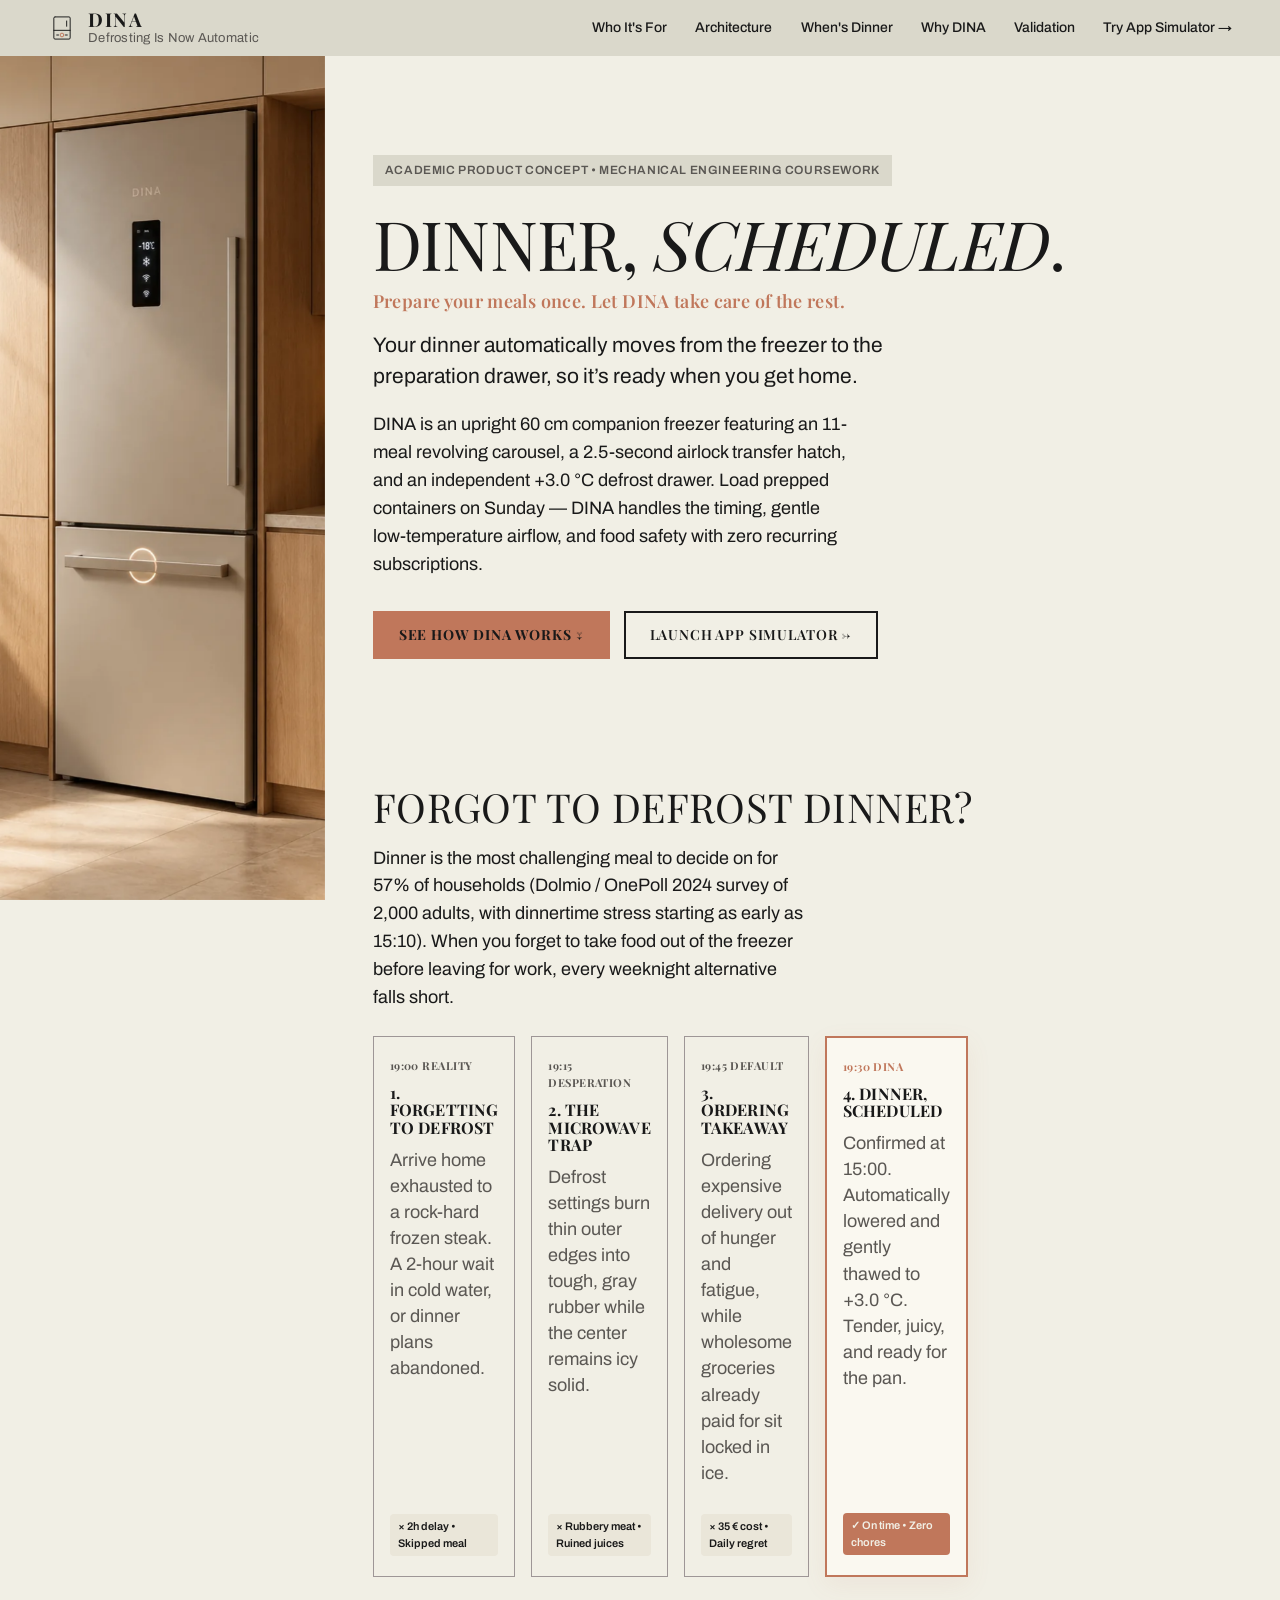
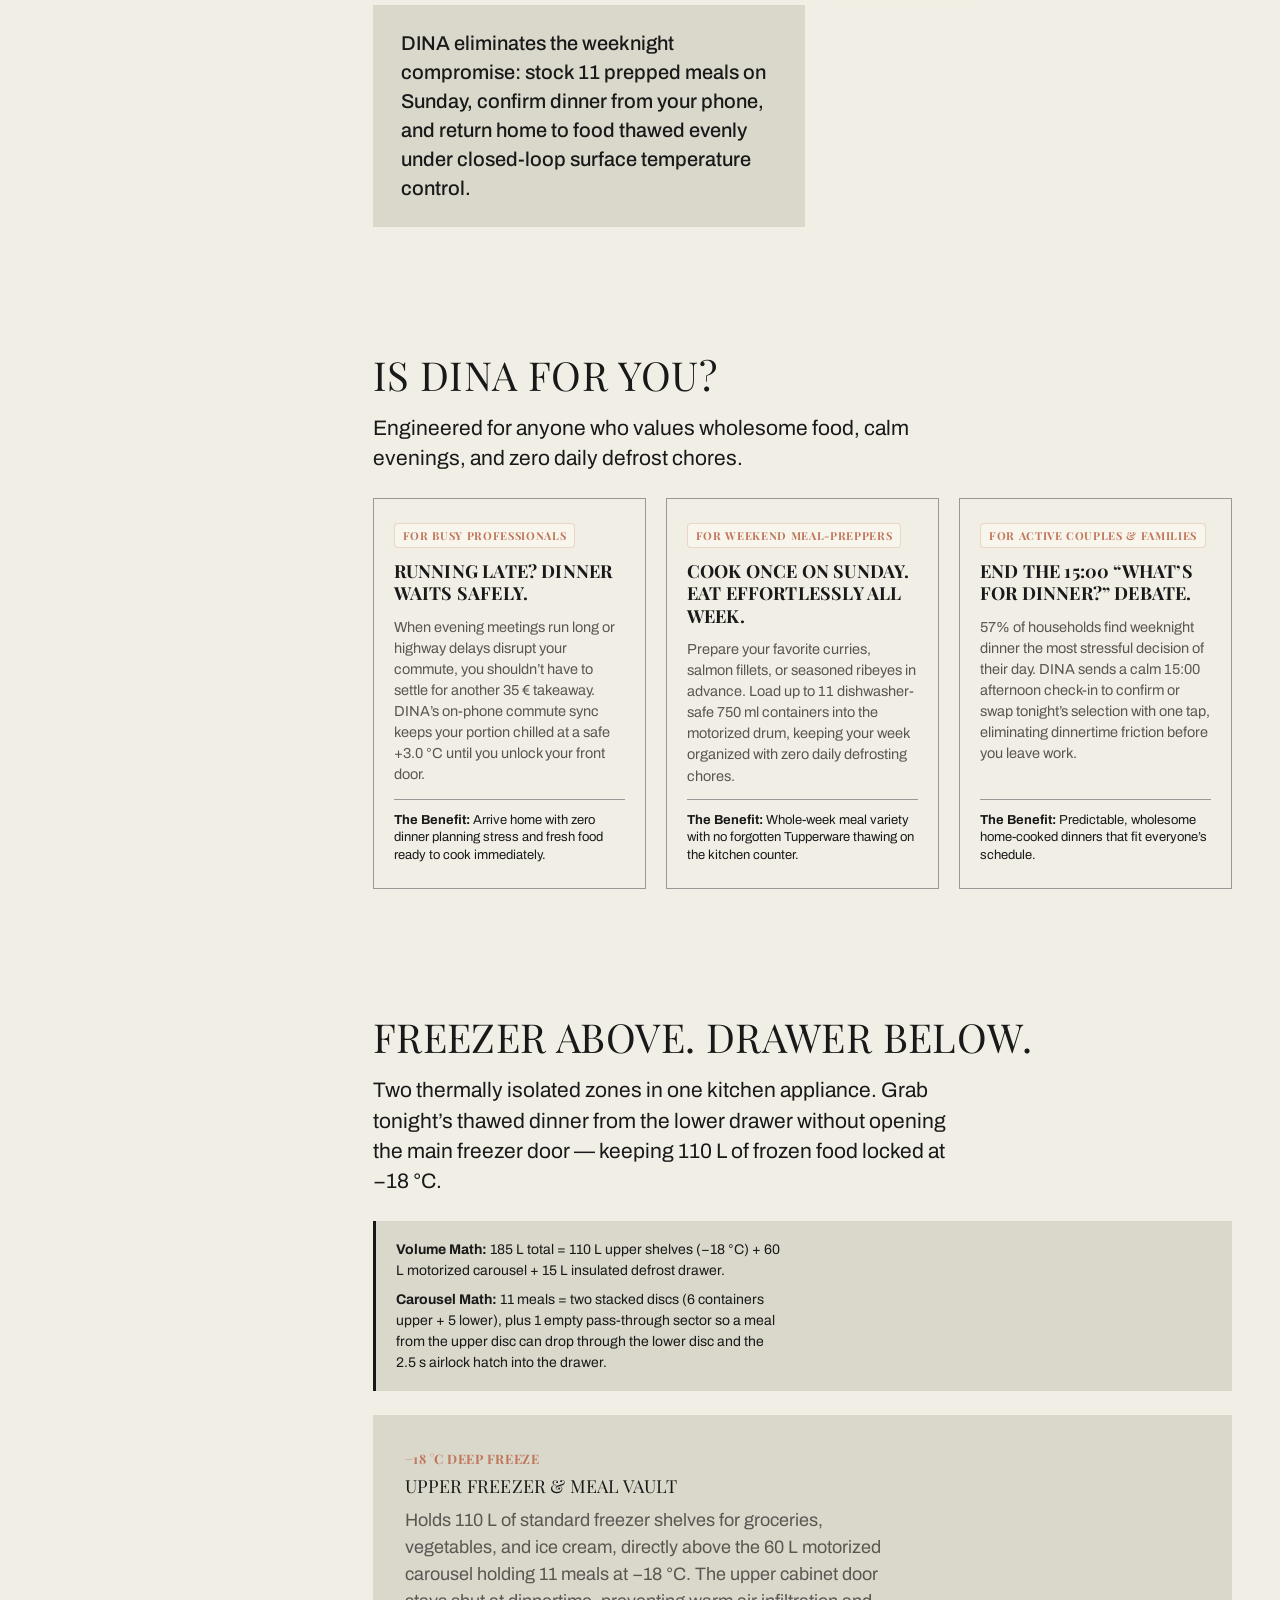
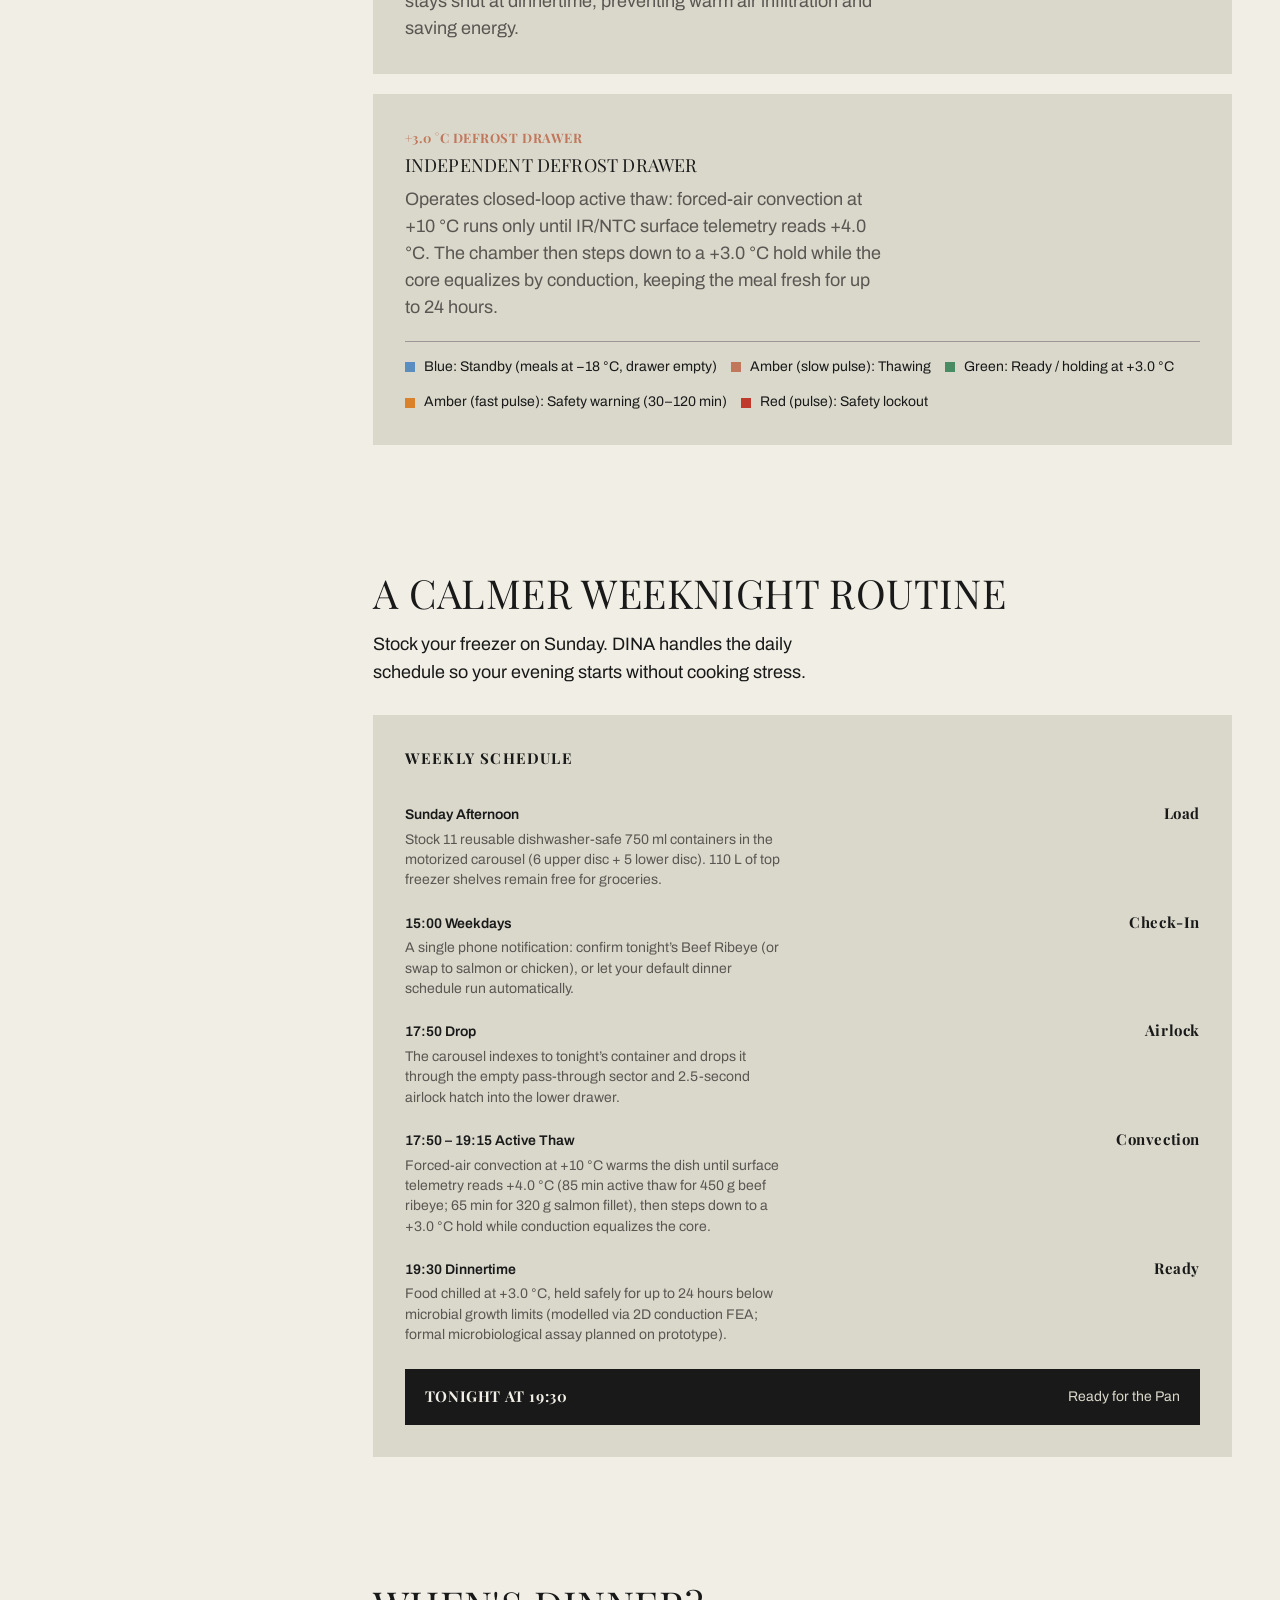
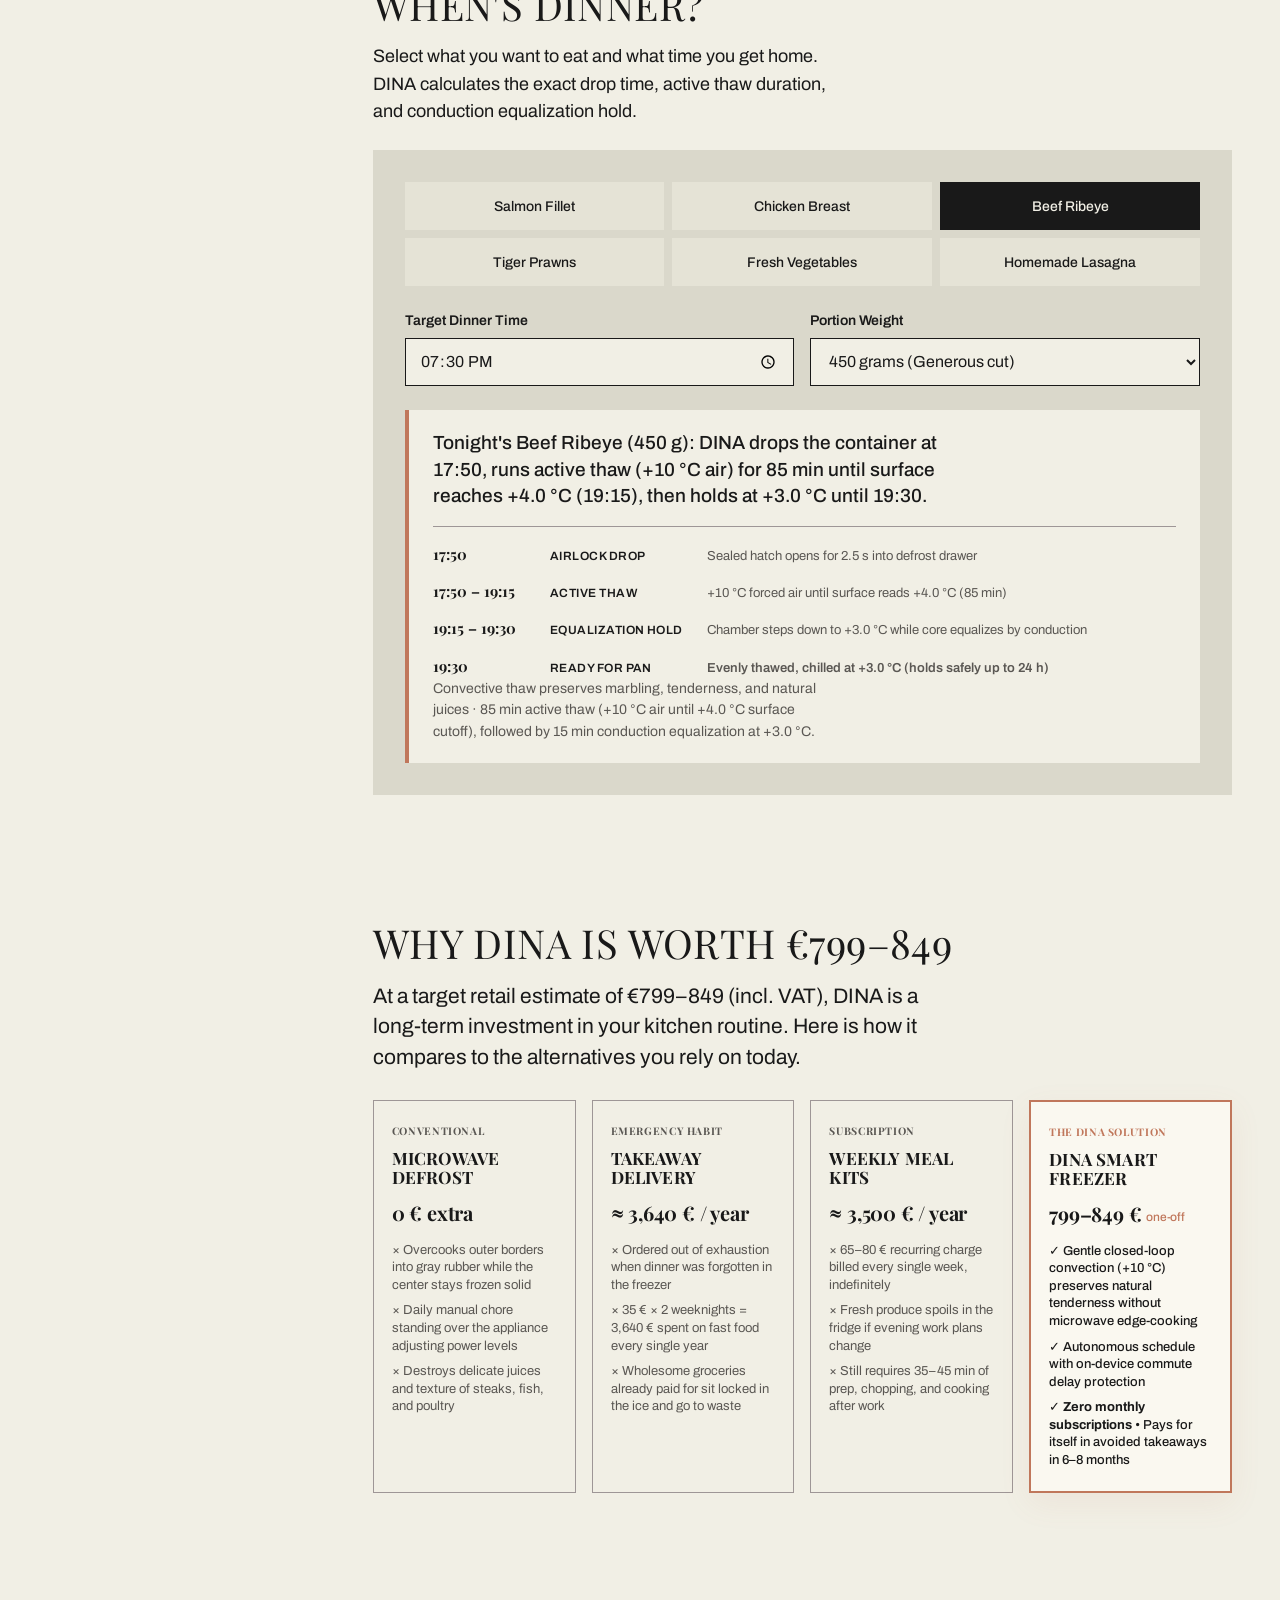
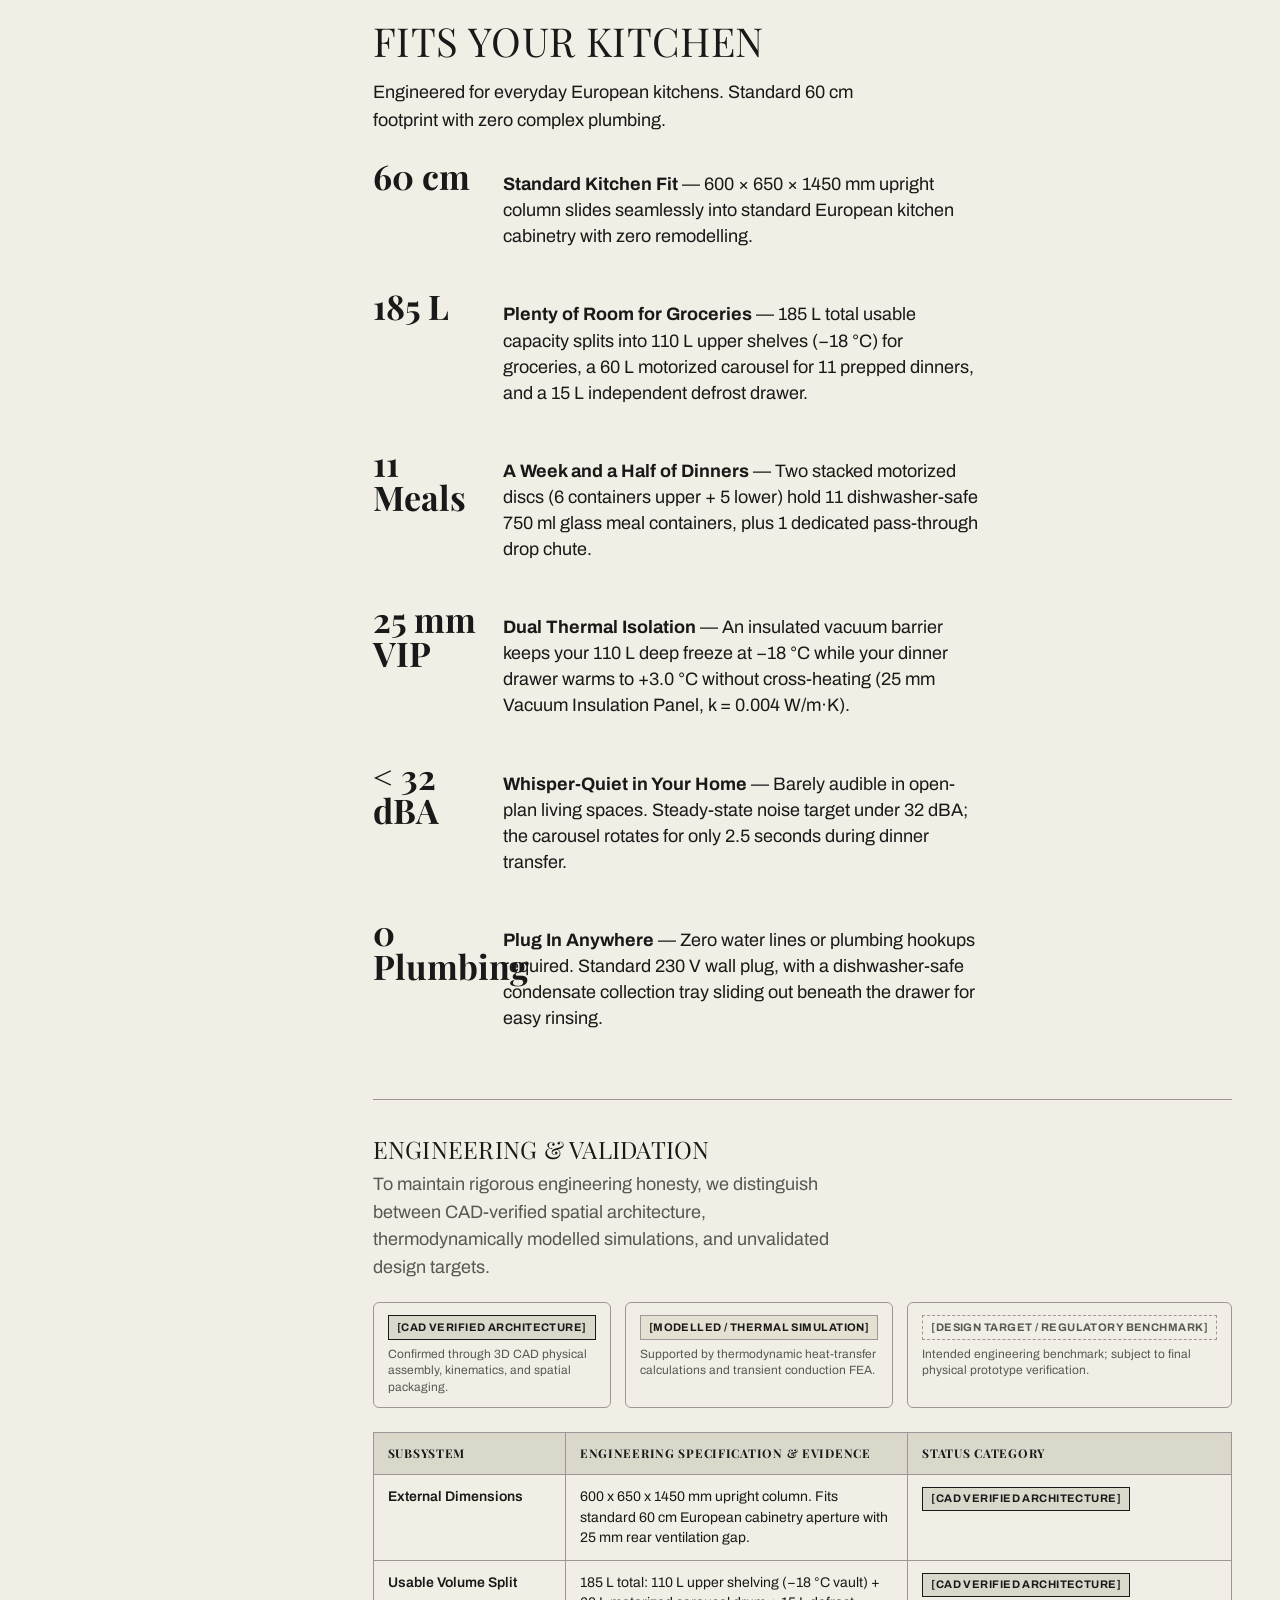
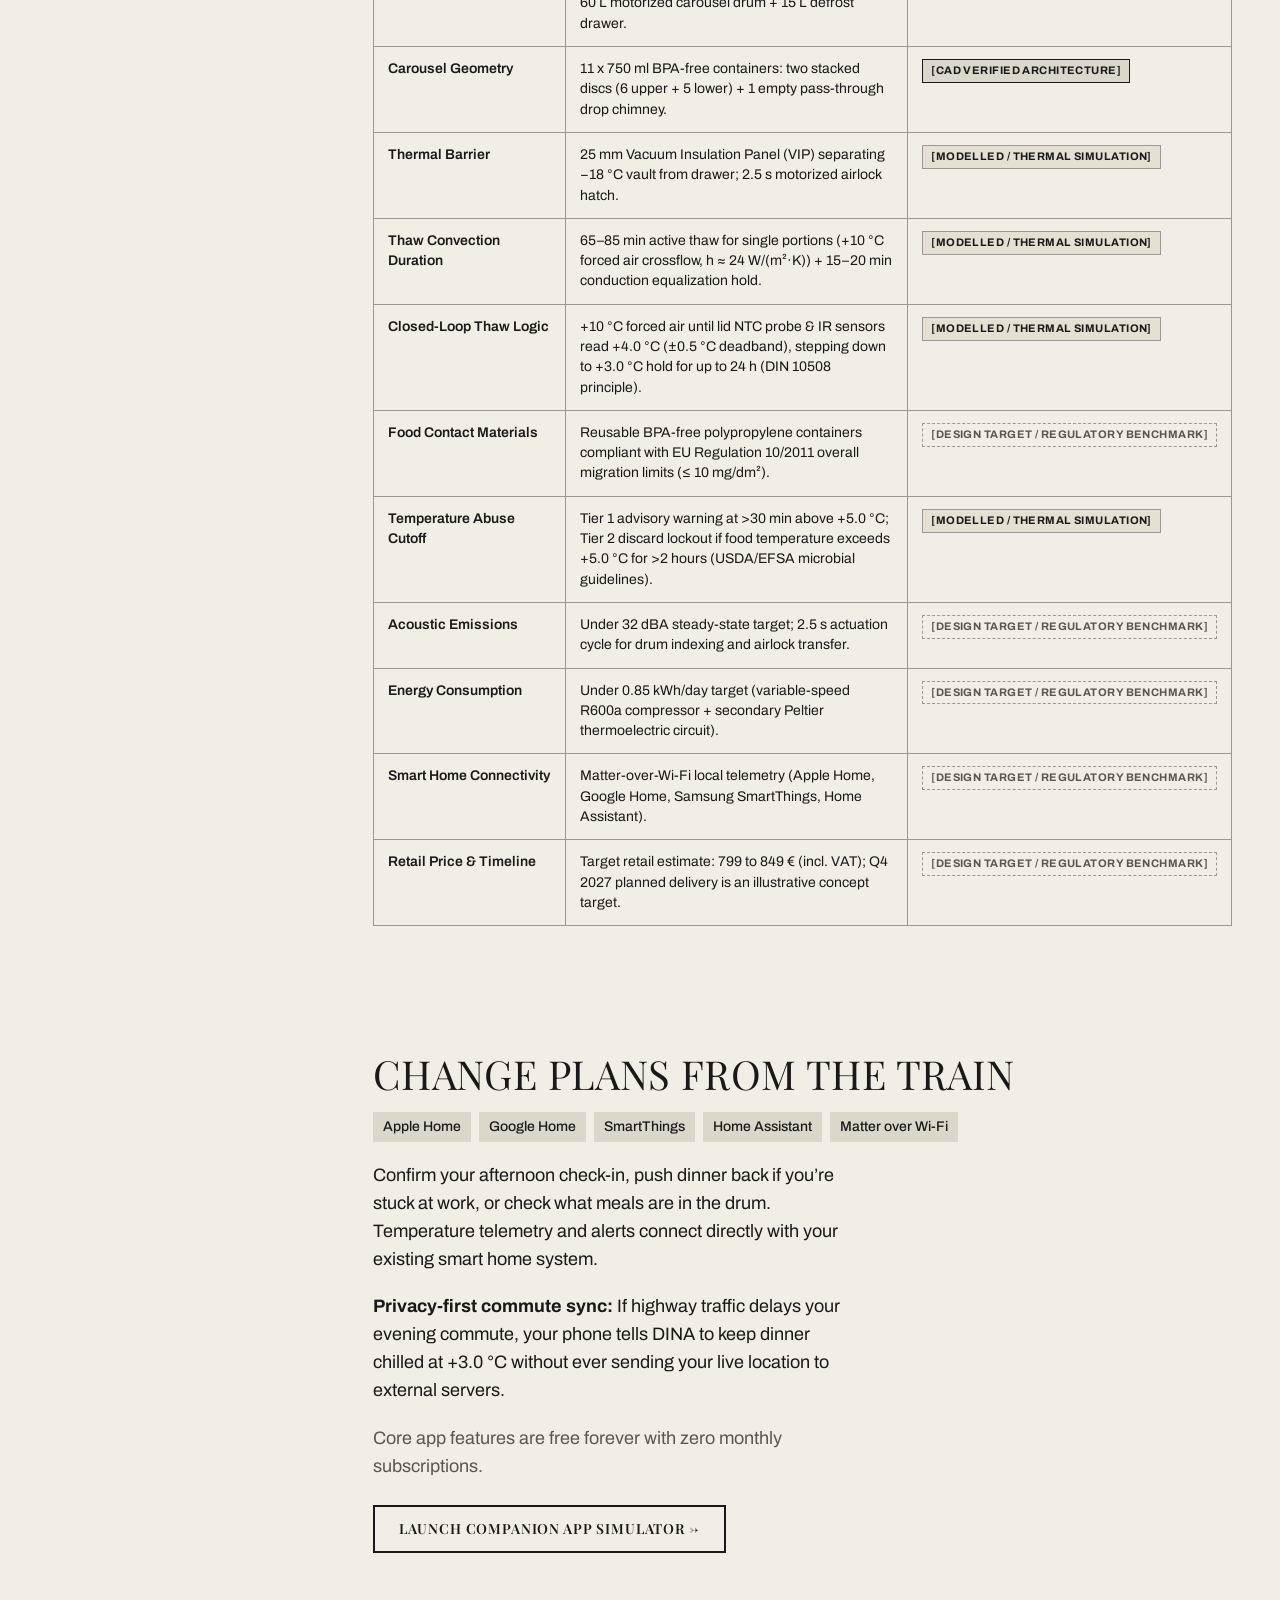
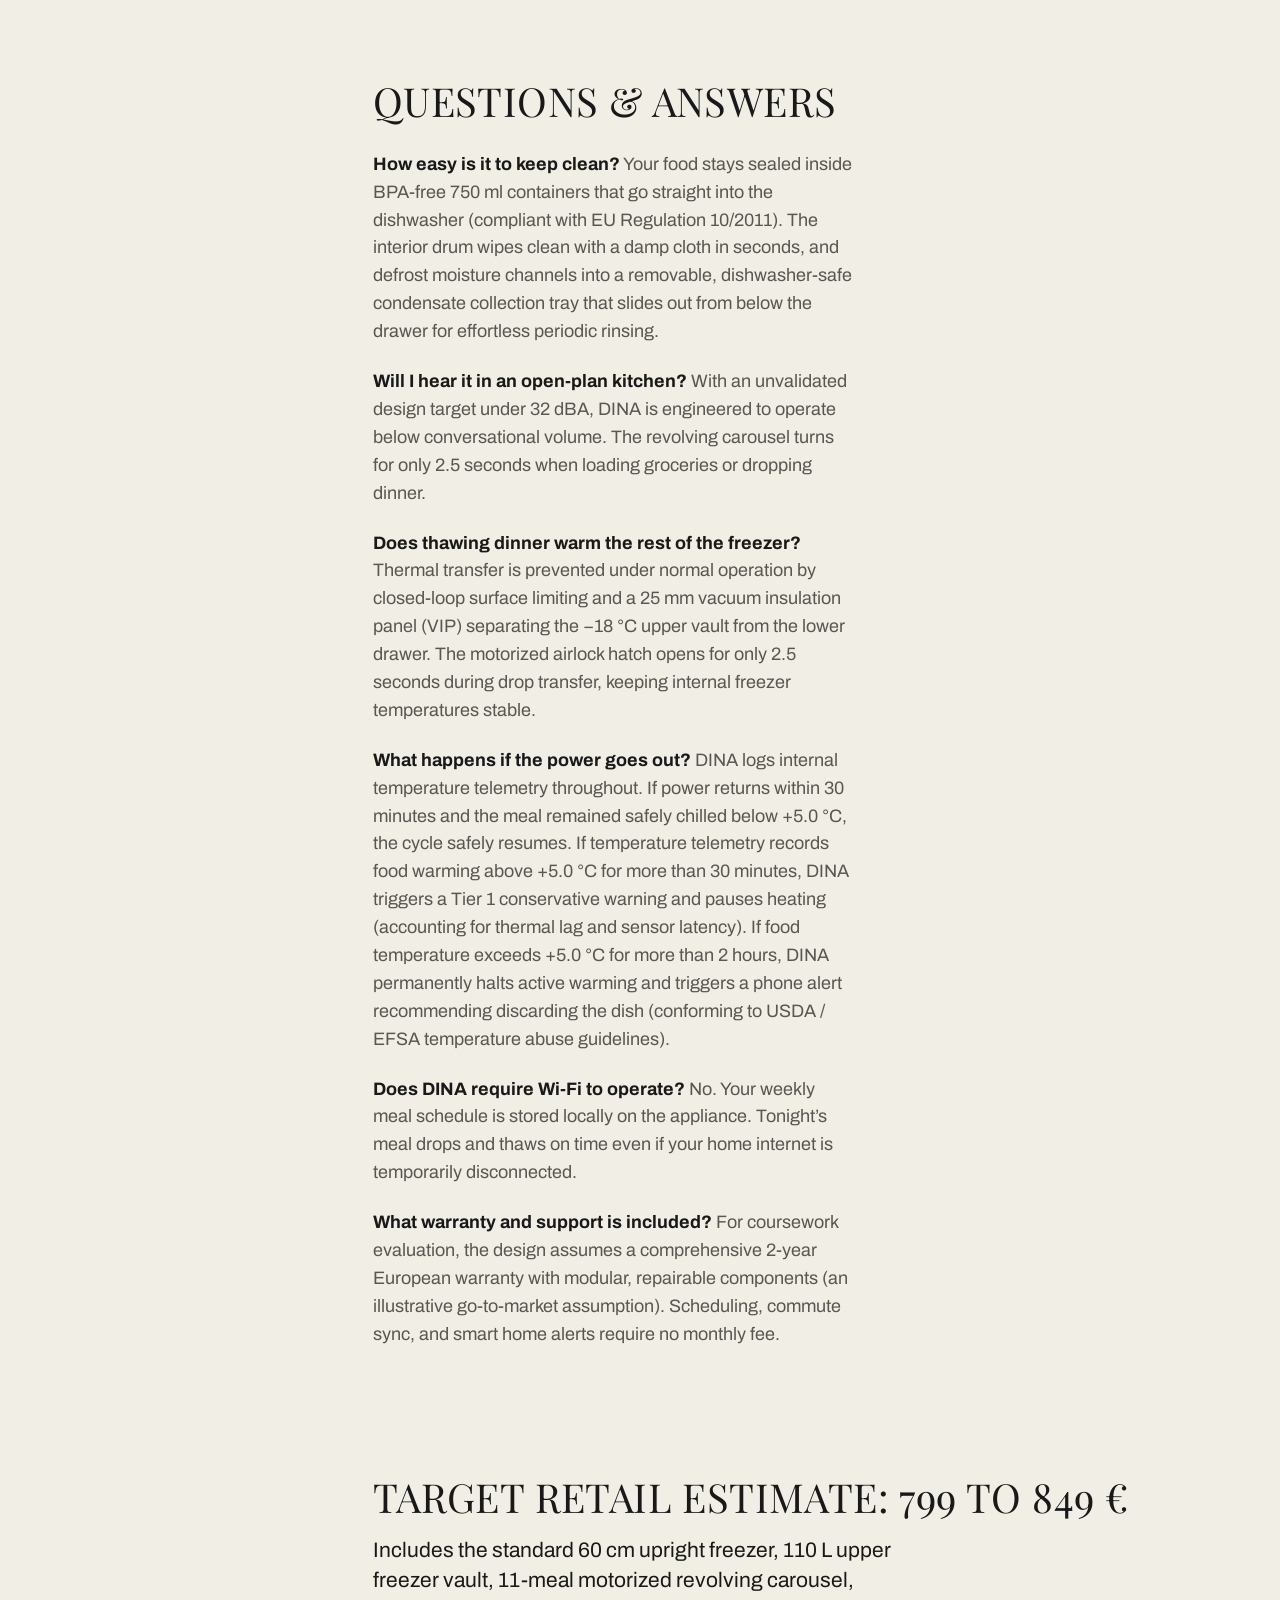
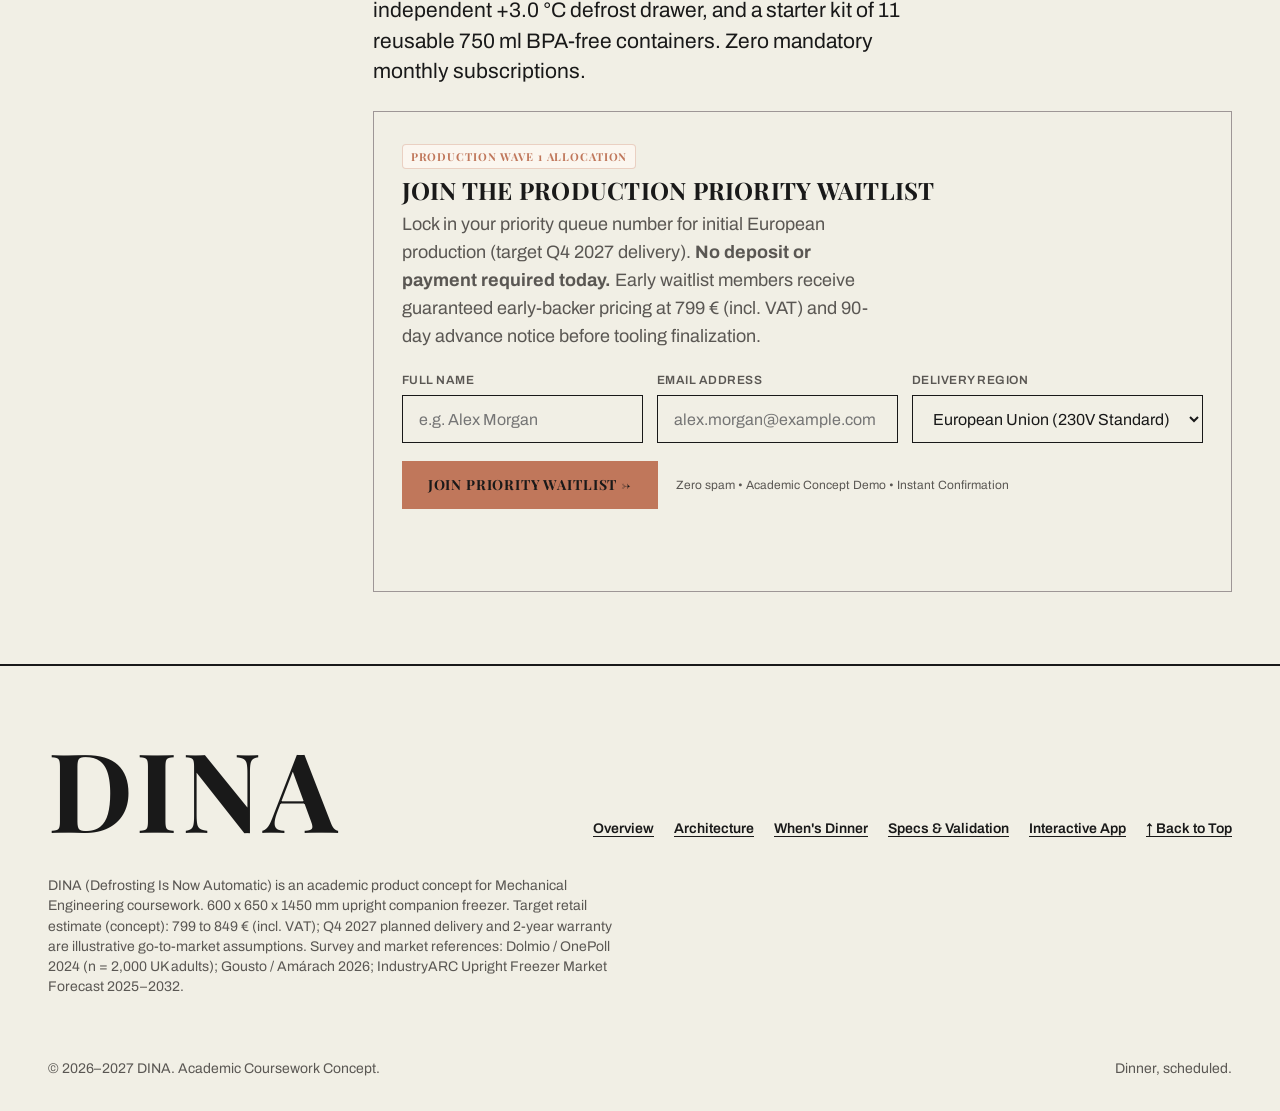
==== commit be94c9bf: "fix: consumer app first screen, unified simulation controls, harmonized dinner timings and eliminate" ====
--- a/index.html
+++ b/index.html
@@ -10,8 +10,8 @@
   <link rel="icon" type="image/svg+xml" href="assets/icons/pwa-logo.svg">
   <link rel="icon" type="image/png" sizes="192x192" href="assets/images/pwa-icon-192.png">
   <link rel="apple-touch-icon" sizes="180x180" href="assets/images/apple-touch-icon.png">
-  <link rel="stylesheet" href="css/tokens.css?v=10.5">
-  <link rel="stylesheet" href="css/site.css?v=10.5">
+  <link rel="stylesheet" href="css/tokens.css?v=10.6">
+  <link rel="stylesheet" href="css/site.css?v=10.6">
 </head>
 <body>
 
@@ -173,30 +173,67 @@
       <section id="hero" class="content-section hero-editorial reveal in">
         <div class="hero-concept-badge">Academic Product Concept &bull; Mechanical Engineering Coursework</div>
         <h1>Dinner, <em>scheduled</em>.</h1>
-        <p class="hero-tagline" style="font-family:var(--font-head); font-size:18px; font-weight:600; color:var(--clay); margin-top:-8px; margin-bottom:14px; letter-spacing:0.02em;">Never remember to defrost again.</p>
+        <p class="hero-tagline" style="font-family:var(--font-head); font-size:18px; font-weight:600; color:var(--clay); margin-top:-8px; margin-bottom:14px; letter-spacing:0.02em;">Prepare your meals once. Let DINA take care of the rest.</p>
         <p class="lead">
-          Come home at 19:30 to a dinner that is tender, evenly thawed, and ready for the pan.
+          Your dinner automatically moves from the freezer to the preparation drawer, so it&rsquo;s ready when you get home.
         </p>
         <p>
-          DINA is an upright 60 cm companion freezer with an independent defrost drawer and motorized carousel. Load meals on Sunday; DINA lowers tonight&rsquo;s portion through a thermal airlock and gently thaws it for dinner — keeping 110 L of frozen food locked at &minus;18 &deg;C with zero mandatory subscriptions.
+          DINA is an upright 60 cm companion freezer featuring an 11-meal revolving carousel, a 2.5-second airlock transfer hatch, and an independent +3.0 &deg;C defrost drawer. Load prepped containers on Sunday &mdash; DINA handles the timing, gentle low-temperature airflow, and food safety with zero recurring subscriptions.
         </p>
 
         <div class="hero-actions-row">
-          <a href="app.html" class="btn btn-clay">Experience the App Simulator &rarr;</a>
-          <a href="#who-is-it-for" class="btn">Is DINA for You?</a>
-        </div>
-      </section>
-
-      <!-- Section 2: Intro Problem -->
+          <a href="#how-it-works" class="btn btn-clay">See How DINA Works &darr;</a>
+          <a href="app.html" class="btn">Launch App Simulator &rarr;</a>
+        </div>
+      </section>
+
+      <!-- Section 2: Intro Problem & Visual Storytelling Comparison -->
       <section id="intro" class="content-section reveal">
         <h2>Forgot to defrost dinner?</h2>
         <div class="intro-text-block">
           <p>
-            Dinner is the most challenging meal to make a decision on for 57% of households (Dolmio / OnePoll 2024 survey of 2,000 UK adults, which found people spend an average of 43 minutes a week deliberating, with dinnertime stress starting as early as 15:10). When you forget to take food out of the freezer the night before, weeknight options fail.
-          </p>
-          <p>
-            Microwaves overheat thin outer edges into gray rubber while the center stays frozen solid. Leaving meat on the kitchen counter sits for hours in the bacterial danger zone (+5 &deg;C to +60 &deg;C). Takeaway delivery costs 35 &euro; while wholesome groceries already paid for sit frozen.
-          </p>
+            Dinner is the most challenging meal to decide on for 57% of households (Dolmio / OnePoll 2024 survey of 2,000 adults, with dinnertime stress starting as early as 15:10). When you forget to take food out of the freezer before leaving for work, every weeknight alternative falls short.
+          </p>
+
+          <!-- 4-Card Visual Storytelling Comparison -->
+          <div class="problem-story-grid">
+            <div class="problem-story-card">
+              <div class="story-card-top">
+                <span class="story-time-tag">19:00 Reality</span>
+              </div>
+              <h3>1. Forgetting to Defrost</h3>
+              <p class="story-card-desc">Arrive home exhausted to a rock-hard frozen steak. A 2-hour wait in cold water, or dinner plans abandoned.</p>
+              <span class="story-outcome-pill">&times; 2h delay &bull; Skipped meal</span>
+            </div>
+
+            <div class="problem-story-card">
+              <div class="story-card-top">
+                <span class="story-time-tag">19:15 Desperation</span>
+              </div>
+              <h3>2. The Microwave Trap</h3>
+              <p class="story-card-desc">Defrost settings burn thin outer edges into tough, gray rubber while the center remains icy solid.</p>
+              <span class="story-outcome-pill">&times; Rubbery meat &bull; Ruined juices</span>
+            </div>
+
+            <div class="problem-story-card">
+              <div class="story-card-top">
+                <span class="story-time-tag">19:45 Default</span>
+              </div>
+              <h3>3. Ordering Takeaway</h3>
+              <p class="story-card-desc">Ordering expensive delivery out of hunger and fatigue, while wholesome groceries already paid for sit locked in ice.</p>
+              <span class="story-outcome-pill">&times; 35 &euro; cost &bull; Daily regret</span>
+            </div>
+
+            <div class="problem-story-card solution">
+              <div class="story-card-top">
+                <span class="story-time-tag highlight">19:30 DINA</span>
+              </div>
+              <h3>4. Dinner, Scheduled</h3>
+              <p class="story-card-desc">Confirmed at 15:00. Automatically lowered and gently thawed to +3.0 &deg;C. Tender, juicy, and ready for the pan.</p>
+              <span class="story-outcome-pill">&check; On time &bull; Zero chores</span>
+            </div>
+          </div>
+
           <div class="intro-highlight-box">
             <p>
               DINA eliminates the weeknight compromise: stock 11 prepped meals on Sunday, confirm dinner from your phone, and return home to food thawed evenly under closed-loop surface temperature control.
@@ -314,7 +351,7 @@
               <span class="itinerary-step-label">15:00 Weekdays</span>
               <span class="itinerary-step-time">Check-In</span>
             </div>
-            <p class="itinerary-step-desc">A single phone notification: confirm tonight&rsquo;s salmon, swap to chicken, or let your default dinner schedule run automatically.</p>
+            <p class="itinerary-step-desc">A single phone notification: confirm tonight&rsquo;s Beef Ribeye (or swap to salmon or chicken), or let your default dinner schedule run automatically.</p>
           </div>
 
           <div class="itinerary-step">
@@ -330,7 +367,7 @@
               <span class="itinerary-step-label">17:50 &ndash; 19:15 Active Thaw</span>
               <span class="itinerary-step-time">Convection</span>
             </div>
-            <p class="itinerary-step-desc">Forced-air convection at +10 &deg;C warms the dish until surface telemetry reads +4.0 &deg;C (~85 min for 450 g beef ribeye), then steps down to a +3.0 &deg;C hold while conduction equalizes the core.</p>
+            <p class="itinerary-step-desc">Forced-air convection at +10 &deg;C warms the dish until surface telemetry reads +4.0 &deg;C (85 min active thaw for 450 g beef ribeye; 65 min for 320 g salmon fillet), then steps down to a +3.0 &deg;C hold while conduction equalizes the core.</p>
           </div>
 
           <div class="itinerary-step">
@@ -338,7 +375,7 @@
               <span class="itinerary-step-label">19:30 Dinnertime</span>
               <span class="itinerary-step-time">Ready</span>
             </div>
-            <p class="itinerary-step-desc">Tender, evenly thawed food chilled at +3.0 &deg;C, held safely for up to 24 hours (preventing the +5 &deg;C to +60 &deg;C bacterial danger zone).</p>
+            <p class="itinerary-step-desc">Food chilled at +3.0 &deg;C, held safely for up to 24 hours below microbial growth limits (modelled via 2D conduction FEA; formal microbiological assay planned on prototype).</p>
           </div>
 
           <div class="itinerary-slip-result">
@@ -463,7 +500,7 @@
             <h3>DINA Smart Freezer</h3>
             <div class="comp-cost">799&ndash;849 &euro; <span class="comp-onetime">one-off</span></div>
             <ul class="comp-list positive">
-              <li class="comp-pos">&check; Gentle closed-loop convection (+10 &deg;C) preserves restaurant texture</li>
+              <li class="comp-pos">&check; Gentle closed-loop convection (+10 &deg;C) preserves natural tenderness without microwave edge-cooking</li>
               <li class="comp-pos">&check; Autonomous schedule with on-device commute delay protection</li>
               <li class="comp-pos">&check; <strong>Zero monthly subscriptions</strong> &bull; Pays for itself in avoided takeaways in 6&ndash;8 months</li>
             </ul>
@@ -481,27 +518,32 @@
         <div class="stats-lines-grid">
           <div class="stat-row">
             <div class="stat-figure">60 cm</div>
-            <p class="stat-text"><strong>Standard Kitchen Width</strong> &mdash; 600 x 650 x 1450 mm upright column. Slides directly into your existing cabinetry line.</p>
+            <p class="stat-text"><strong>Standard Kitchen Fit</strong> &mdash; 600 &times; 650 &times; 1450 mm upright column slides seamlessly into standard European kitchen cabinetry with zero remodelling.</p>
           </div>
 
           <div class="stat-row">
             <div class="stat-figure">185 L</div>
-            <p class="stat-text"><strong>185 L Total Usable Volume</strong> &mdash; 185 L total = 110 L upper shelves (&minus;18 &deg;C) + 60 L motorized carousel + 15 L insulated defrost drawer.</p>
+            <p class="stat-text"><strong>Plenty of Room for Groceries</strong> &mdash; 185 L total usable capacity splits into 110 L upper shelves (&minus;18 &deg;C) for groceries, a 60 L motorized carousel for 11 prepped dinners, and a 15 L independent defrost drawer.</p>
           </div>
 
           <div class="stat-row">
             <div class="stat-figure">11 Meals</div>
-            <p class="stat-text"><strong>Two-Tier Revolving Carousel</strong> &mdash; 11 meals = two stacked discs (6 containers upper + 5 lower), plus 1 empty pass-through sector so meals drop through the 2.5 s airlock hatch.</p>
+            <p class="stat-text"><strong>A Week and a Half of Dinners</strong> &mdash; Two stacked motorized discs (6 containers upper + 5 lower) hold 11 dishwasher-safe 750 ml glass meal containers, plus 1 dedicated pass-through drop chute.</p>
+          </div>
+
+          <div class="stat-row">
+            <div class="stat-figure">25 mm VIP</div>
+            <p class="stat-text"><strong>Dual Thermal Isolation</strong> &mdash; An insulated vacuum barrier keeps your 110 L deep freeze at &minus;18 &deg;C while your dinner drawer warms to +3.0 &deg;C without cross-heating (25 mm Vacuum Insulation Panel, k = 0.004 W/m&middot;K).</p>
           </div>
 
           <div class="stat-row">
             <div class="stat-figure">&lt; 32 dBA</div>
-            <p class="stat-text"><strong>Whisper-Quiet Operation</strong> &mdash; Design target under 32 dBA steady-state. Drum rotates for only 2.5 seconds during transfer.</p>
+            <p class="stat-text"><strong>Whisper-Quiet in Your Home</strong> &mdash; Barely audible in open-plan living spaces. Steady-state noise target under 32 dBA; the carousel rotates for only 2.5 seconds during dinner transfer.</p>
           </div>
 
           <div class="stat-row">
-            <div class="stat-figure">0 Lines</div>
-            <p class="stat-text"><strong>Plug In Anywhere</strong> &mdash; Removable, dishwasher-safe condensate collection tray sliding out beneath the drawer for effortless periodic rinsing.</p>
+            <div class="stat-figure">0 Plumbing</div>
+            <p class="stat-text"><strong>Plug In Anywhere</strong> &mdash; Zero water lines or plumbing hookups required. Standard 230 V wall plug, with a dishwasher-safe condensate collection tray sliding out beneath the drawer for easy rinsing.</p>
           </div>
         </div>
 
@@ -758,7 +800,7 @@
     </div>
   </footer>
 
-  <script src="js/main.js?v=10.5"></script>
-  <script src="js/calculator.js?v=10.5"></script>
+  <script src="js/main.js?v=10.6"></script>
+  <script src="js/calculator.js?v=10.6"></script>
 </body>
 </html>
--- a/css/site.css
+++ b/css/site.css
@@ -1255,6 +1255,96 @@
 .comp-pos {
   color: var(--ink);
   font-weight: 500;
+}
+
+/* ==========================================================================
+   PROBLEM VISUAL STORYTELLING (4-CARD COMPARISON)
+   ========================================================================== */
+.problem-story-grid {
+  display: grid;
+  grid-template-columns: repeat(4, 1fr);
+  gap: 16px;
+  margin-top: 24px;
+  margin-bottom: 24px;
+}
+
+.problem-story-card {
+  background: var(--paper);
+  border: var(--hairline);
+  padding: 20px 16px;
+  display: flex;
+  flex-direction: column;
+  gap: 10px;
+  position: relative;
+}
+
+.problem-story-card.solution {
+  background: #FAF8F0;
+  border: 2px solid var(--clay);
+  box-shadow: 0 8px 24px rgba(192, 119, 91, 0.08);
+}
+
+.story-card-top {
+  display: flex;
+  justify-content: space-between;
+  align-items: center;
+}
+
+.story-time-tag {
+  font-family: var(--font-head);
+  font-size: 11px;
+  font-weight: 700;
+  letter-spacing: 0.04em;
+  text-transform: uppercase;
+  color: var(--ink-soft);
+}
+
+.story-card-top .story-time-tag.highlight {
+  color: var(--clay);
+}
+
+.problem-story-card h3 {
+  font-family: var(--font-head);
+  font-size: 16px;
+  font-weight: 700;
+  margin: 0;
+  color: var(--ink);
+}
+
+.story-card-desc {
+  font-size: 13px;
+  line-height: 1.45;
+  color: var(--ink-soft);
+  margin: 0;
+  flex-grow: 1;
+}
+
+.story-outcome-pill {
+  font-size: 11px;
+  font-weight: 600;
+  padding: 4px 8px;
+  background: #EAE6D9;
+  color: var(--ink);
+  border-radius: 4px;
+  align-self: flex-start;
+  margin-top: auto;
+}
+
+.problem-story-card.solution .story-outcome-pill {
+  background: var(--clay);
+  color: var(--paper);
+}
+
+@media (max-width: 900px) {
+  .problem-story-grid {
+    grid-template-columns: repeat(2, 1fr);
+  }
+}
+
+@media (max-width: 540px) {
+  .problem-story-grid {
+    grid-template-columns: 1fr;
+  }
 }
 
 /* ==========================================================================
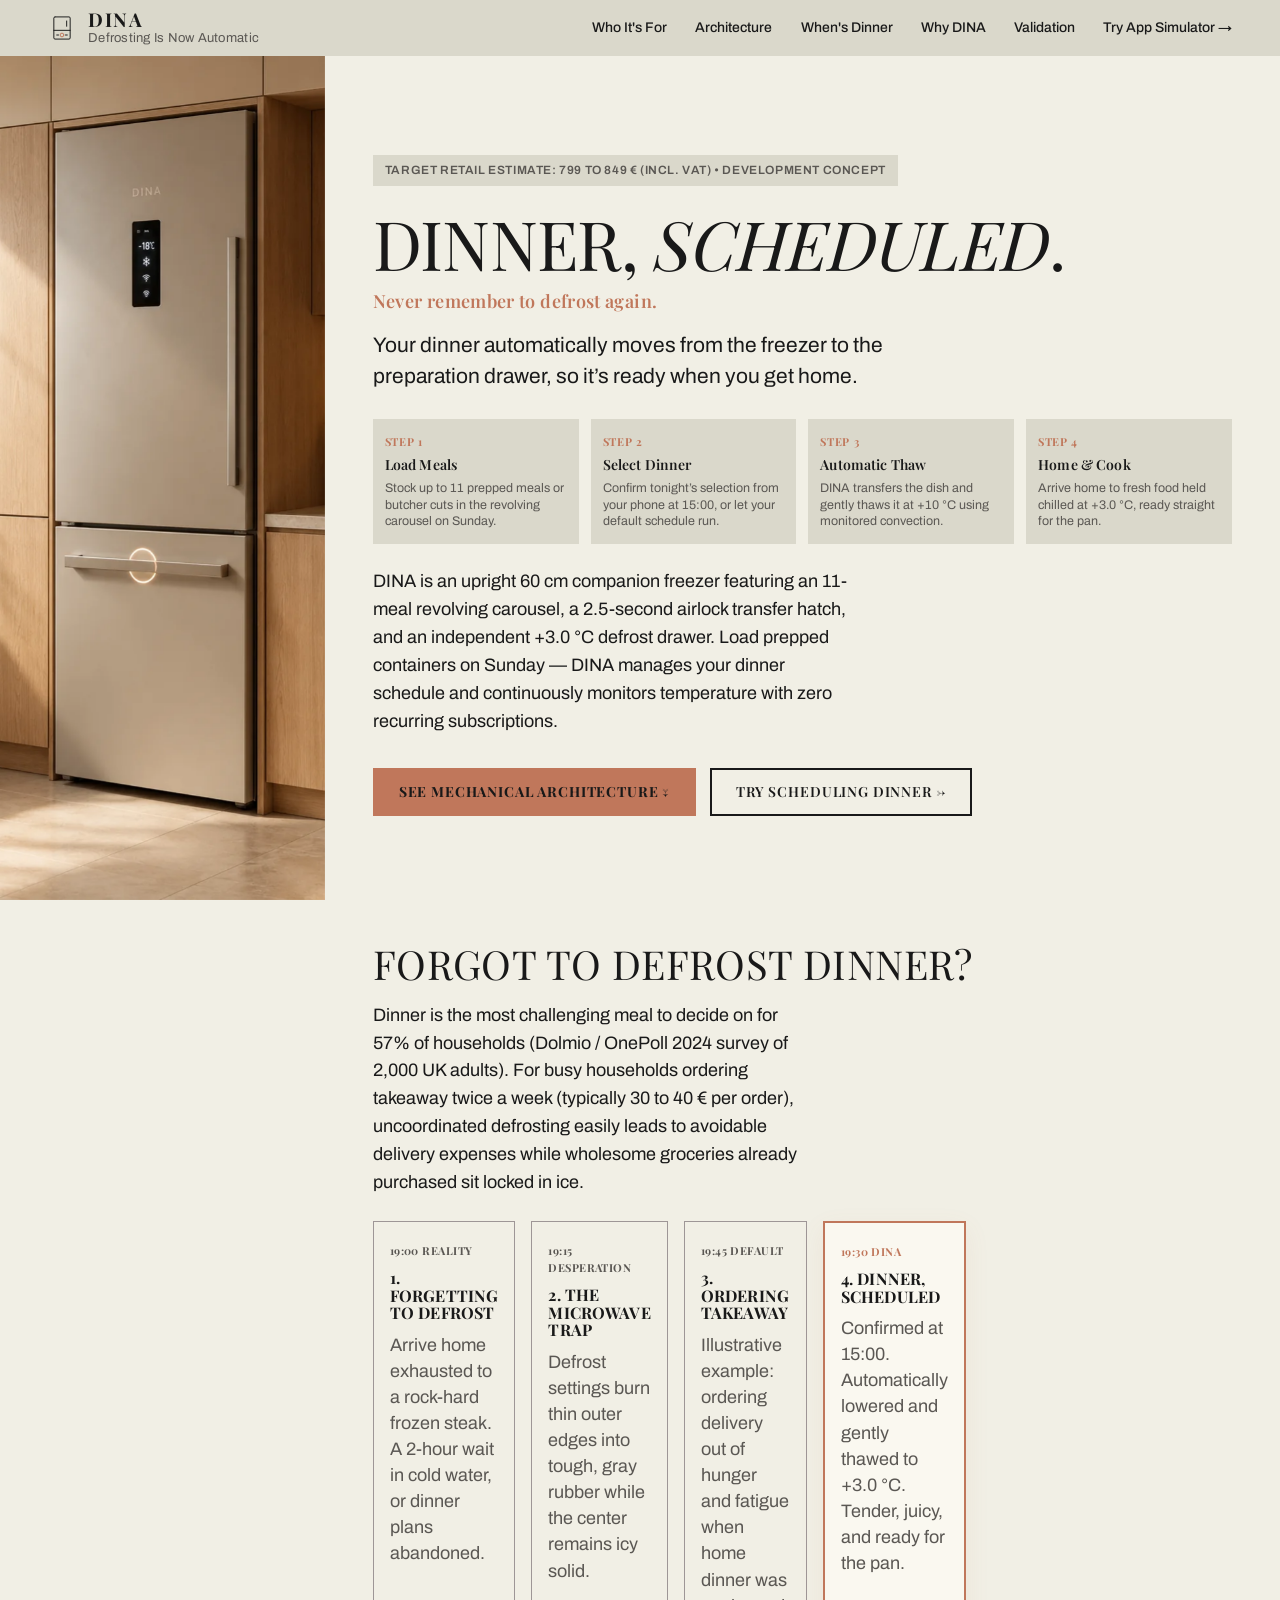
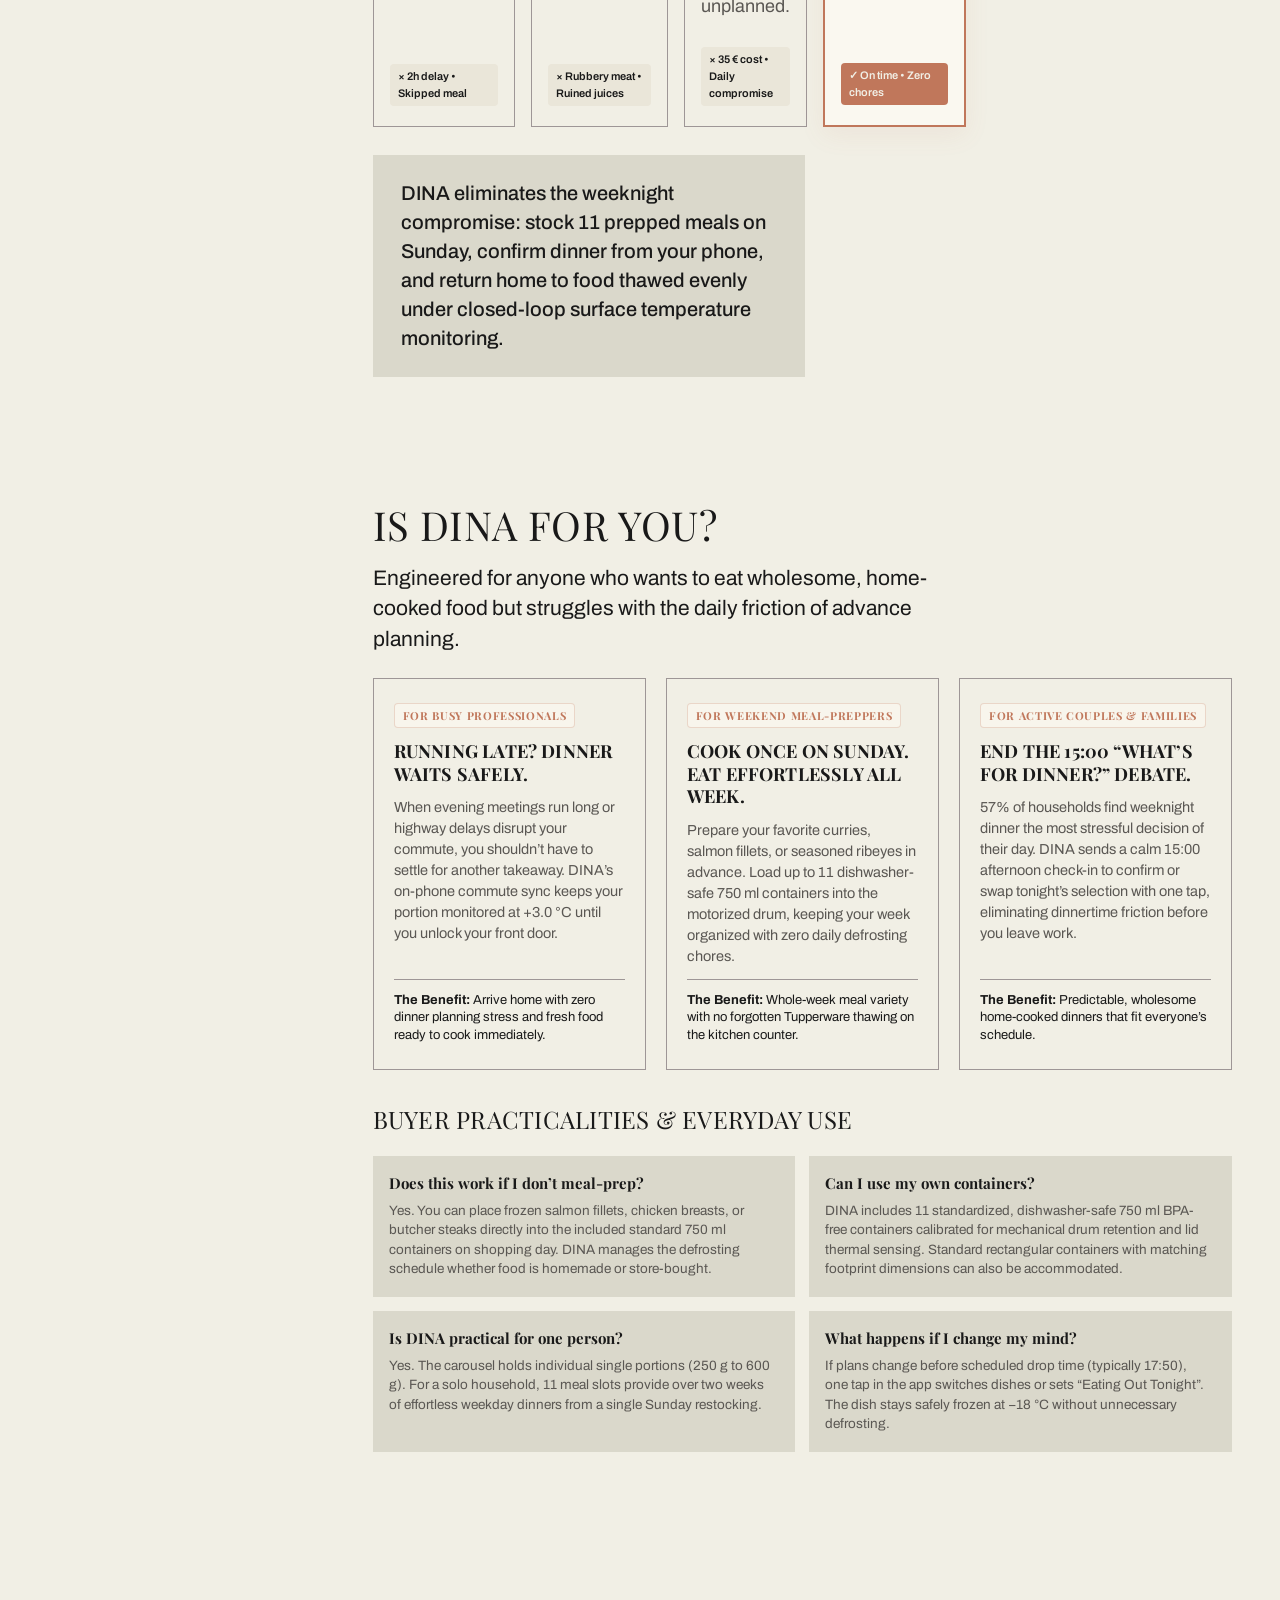
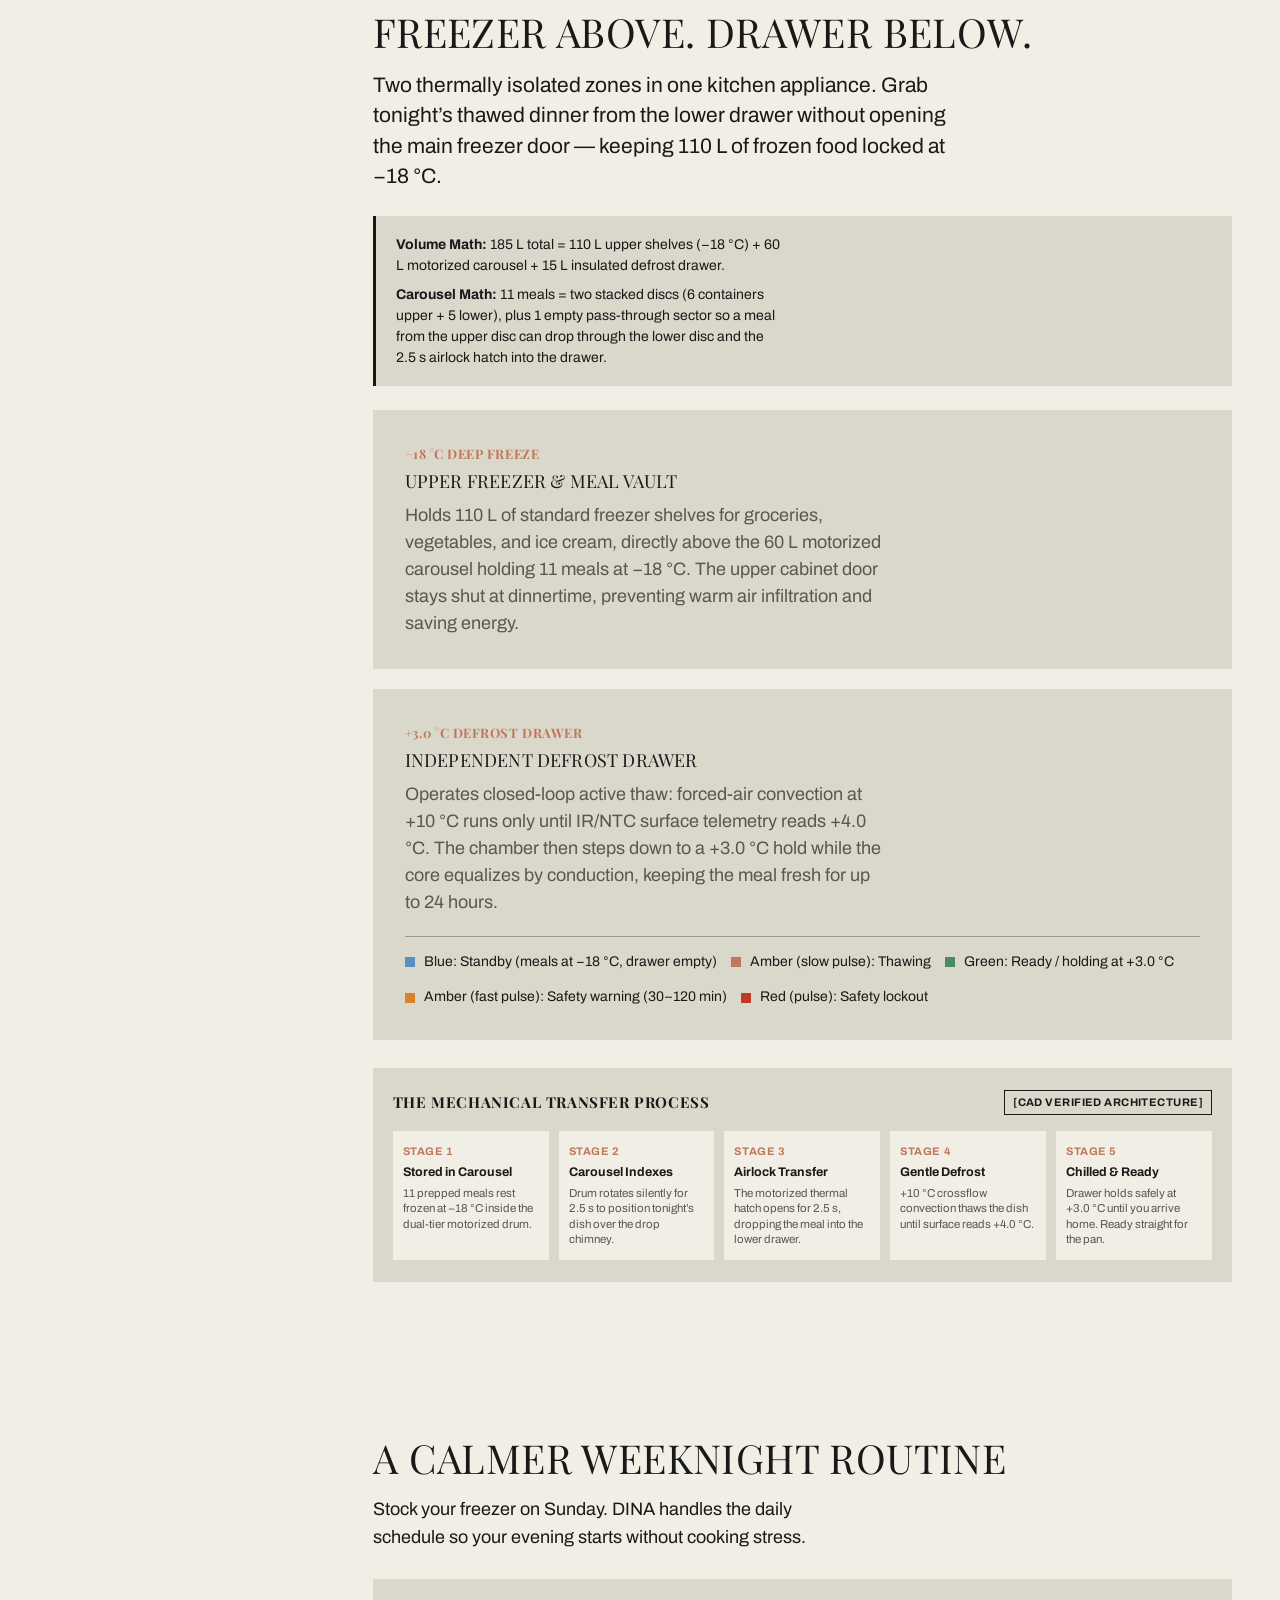
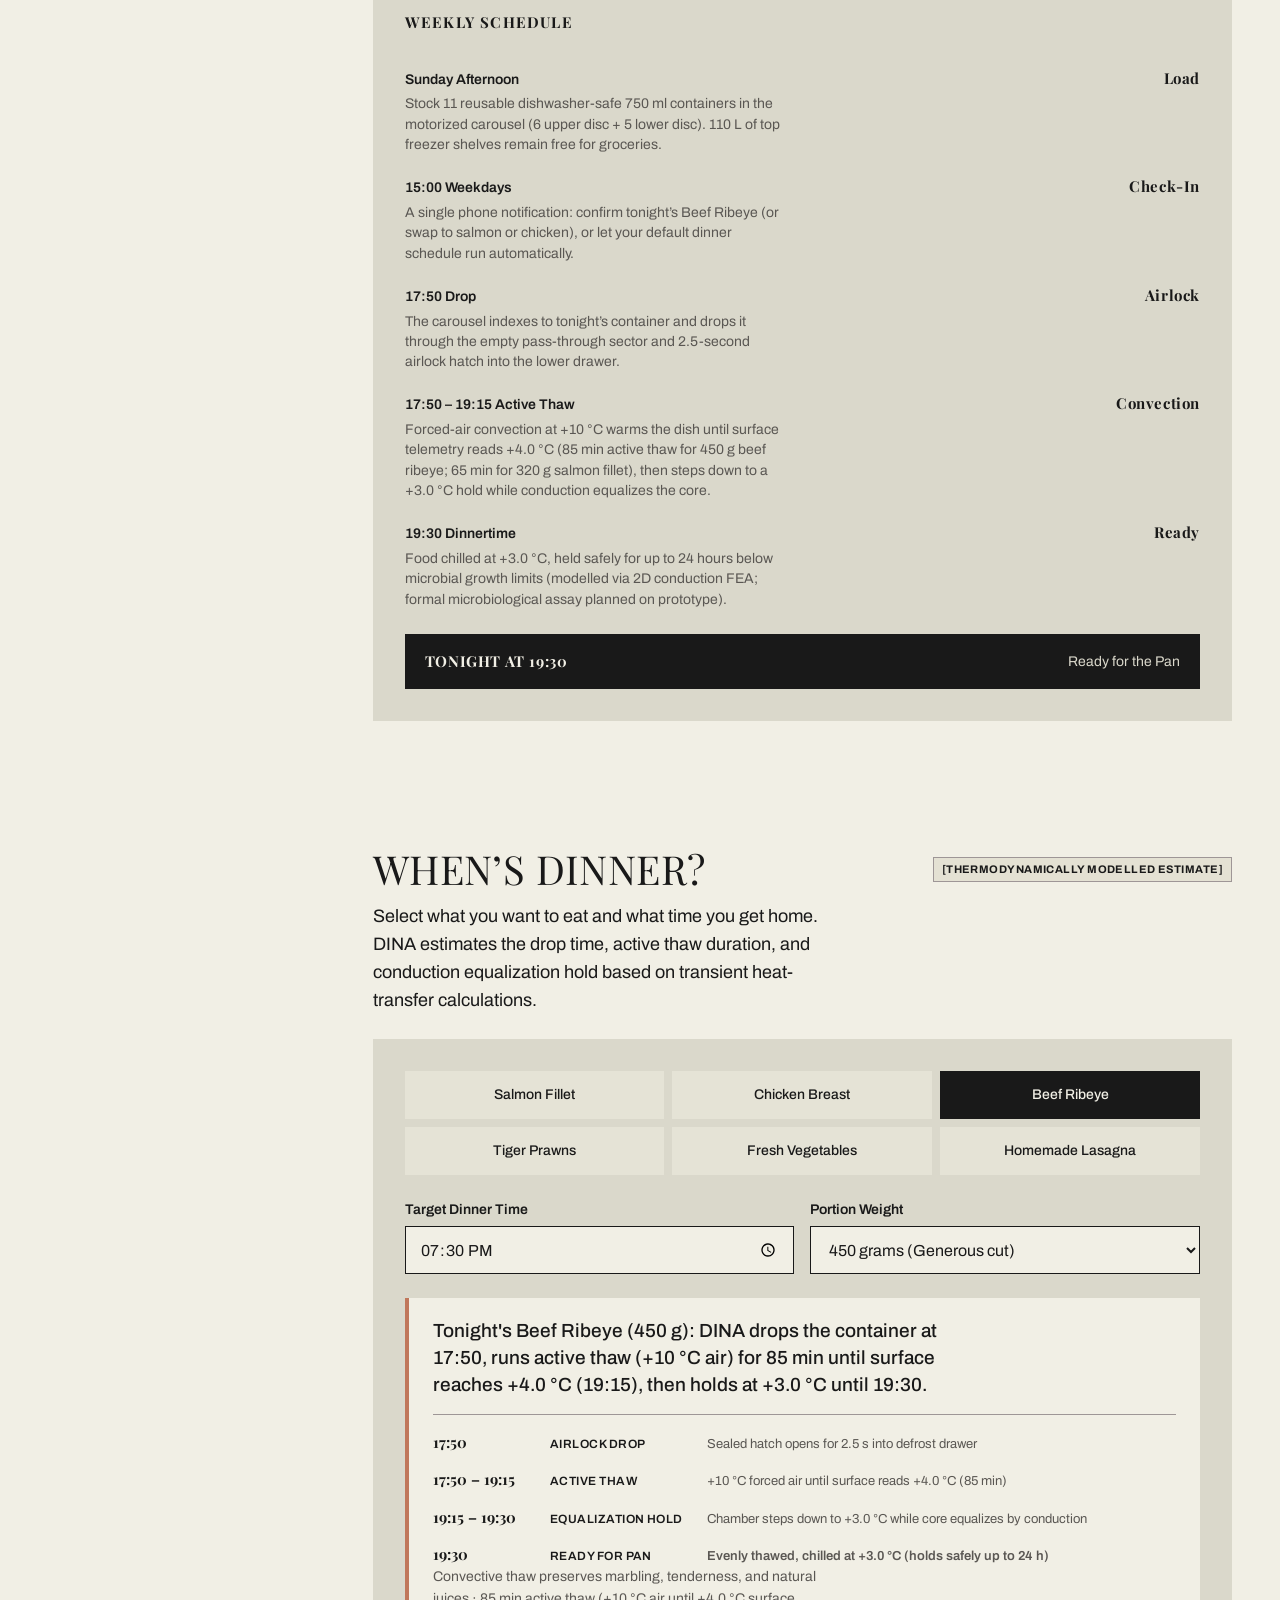
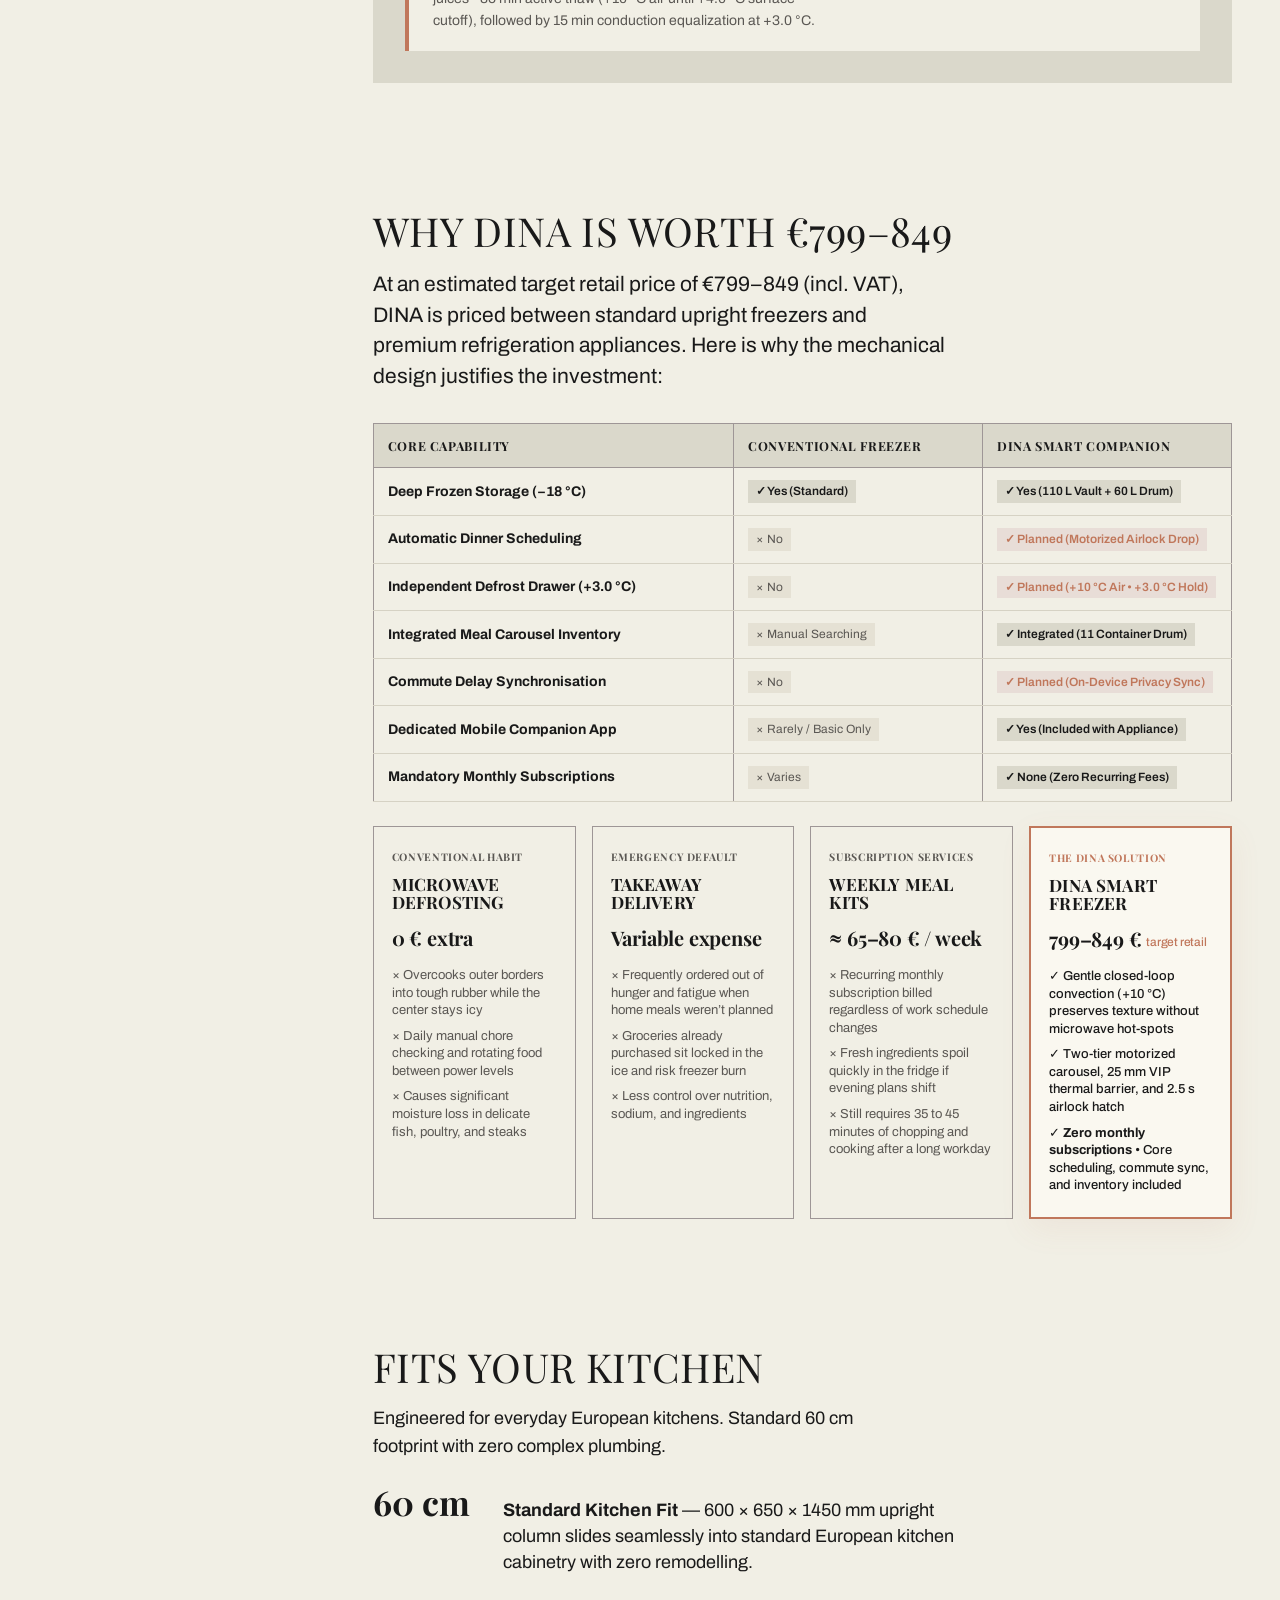
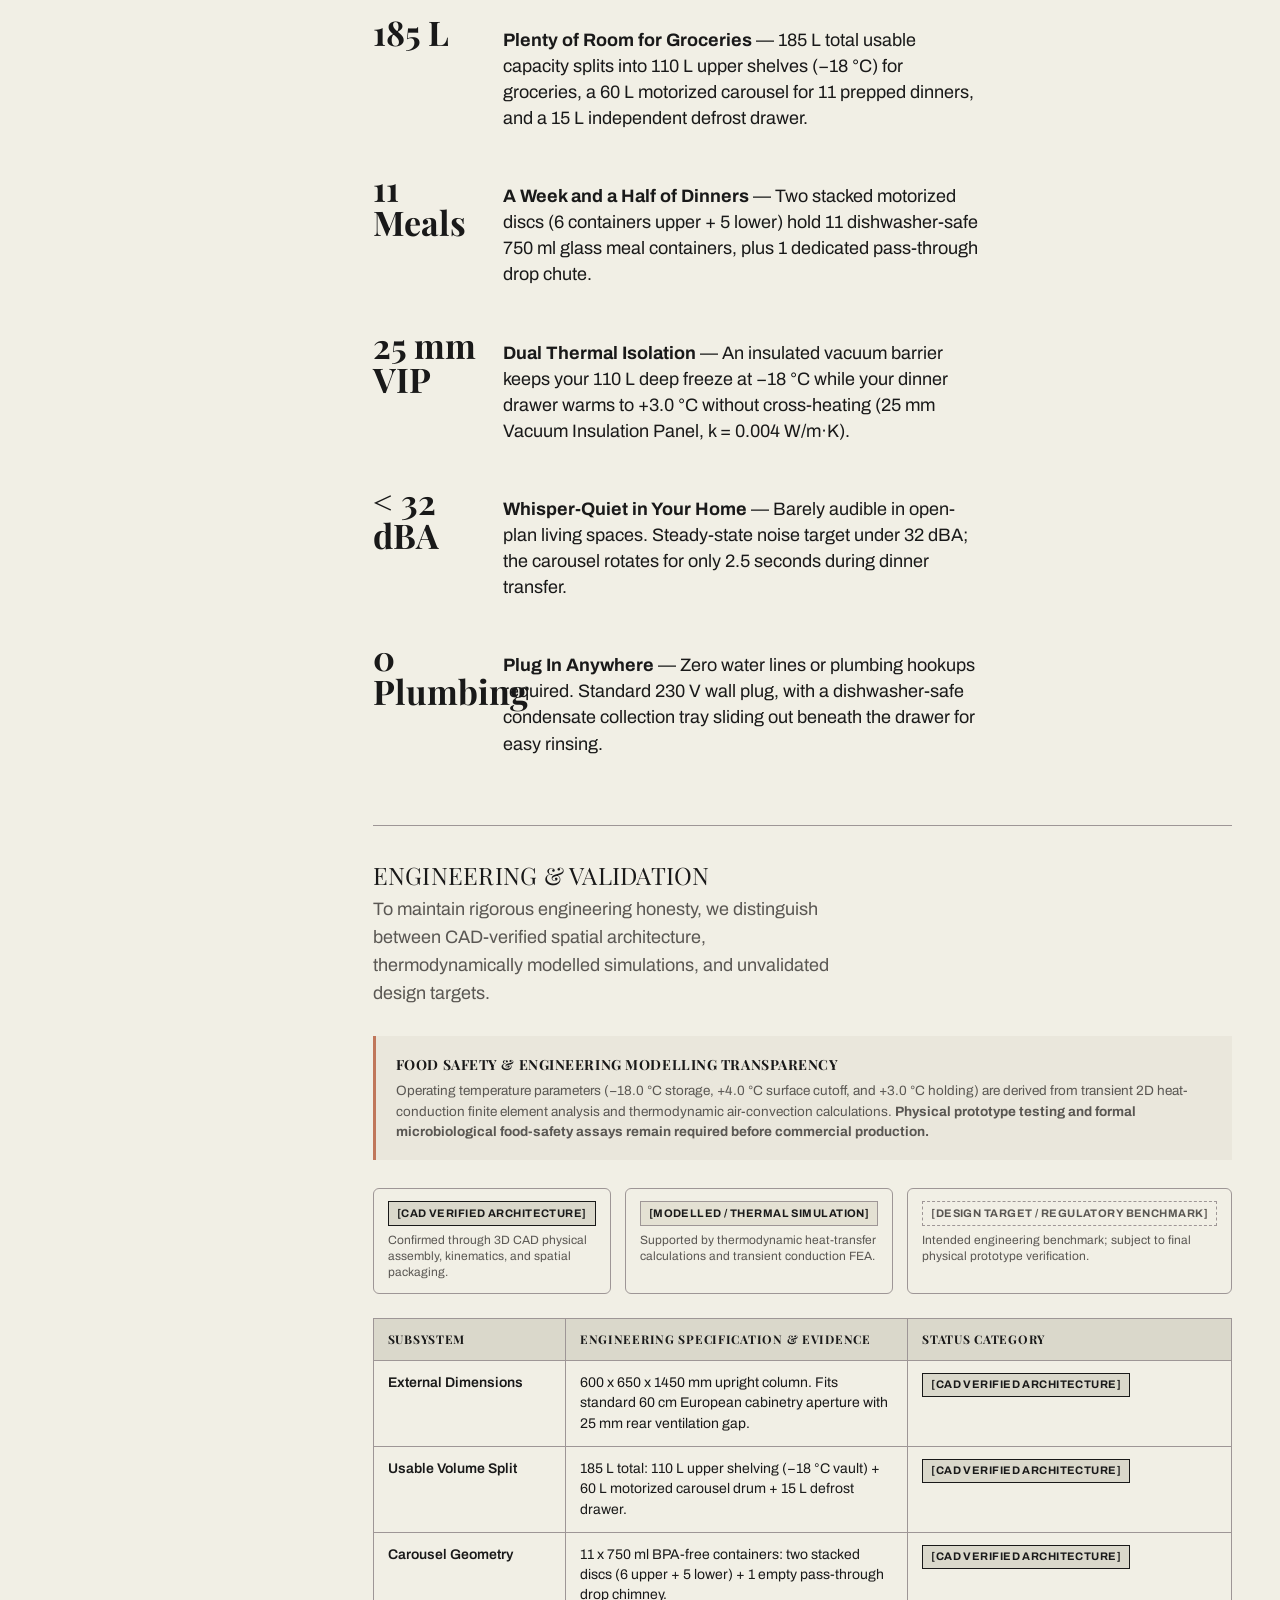
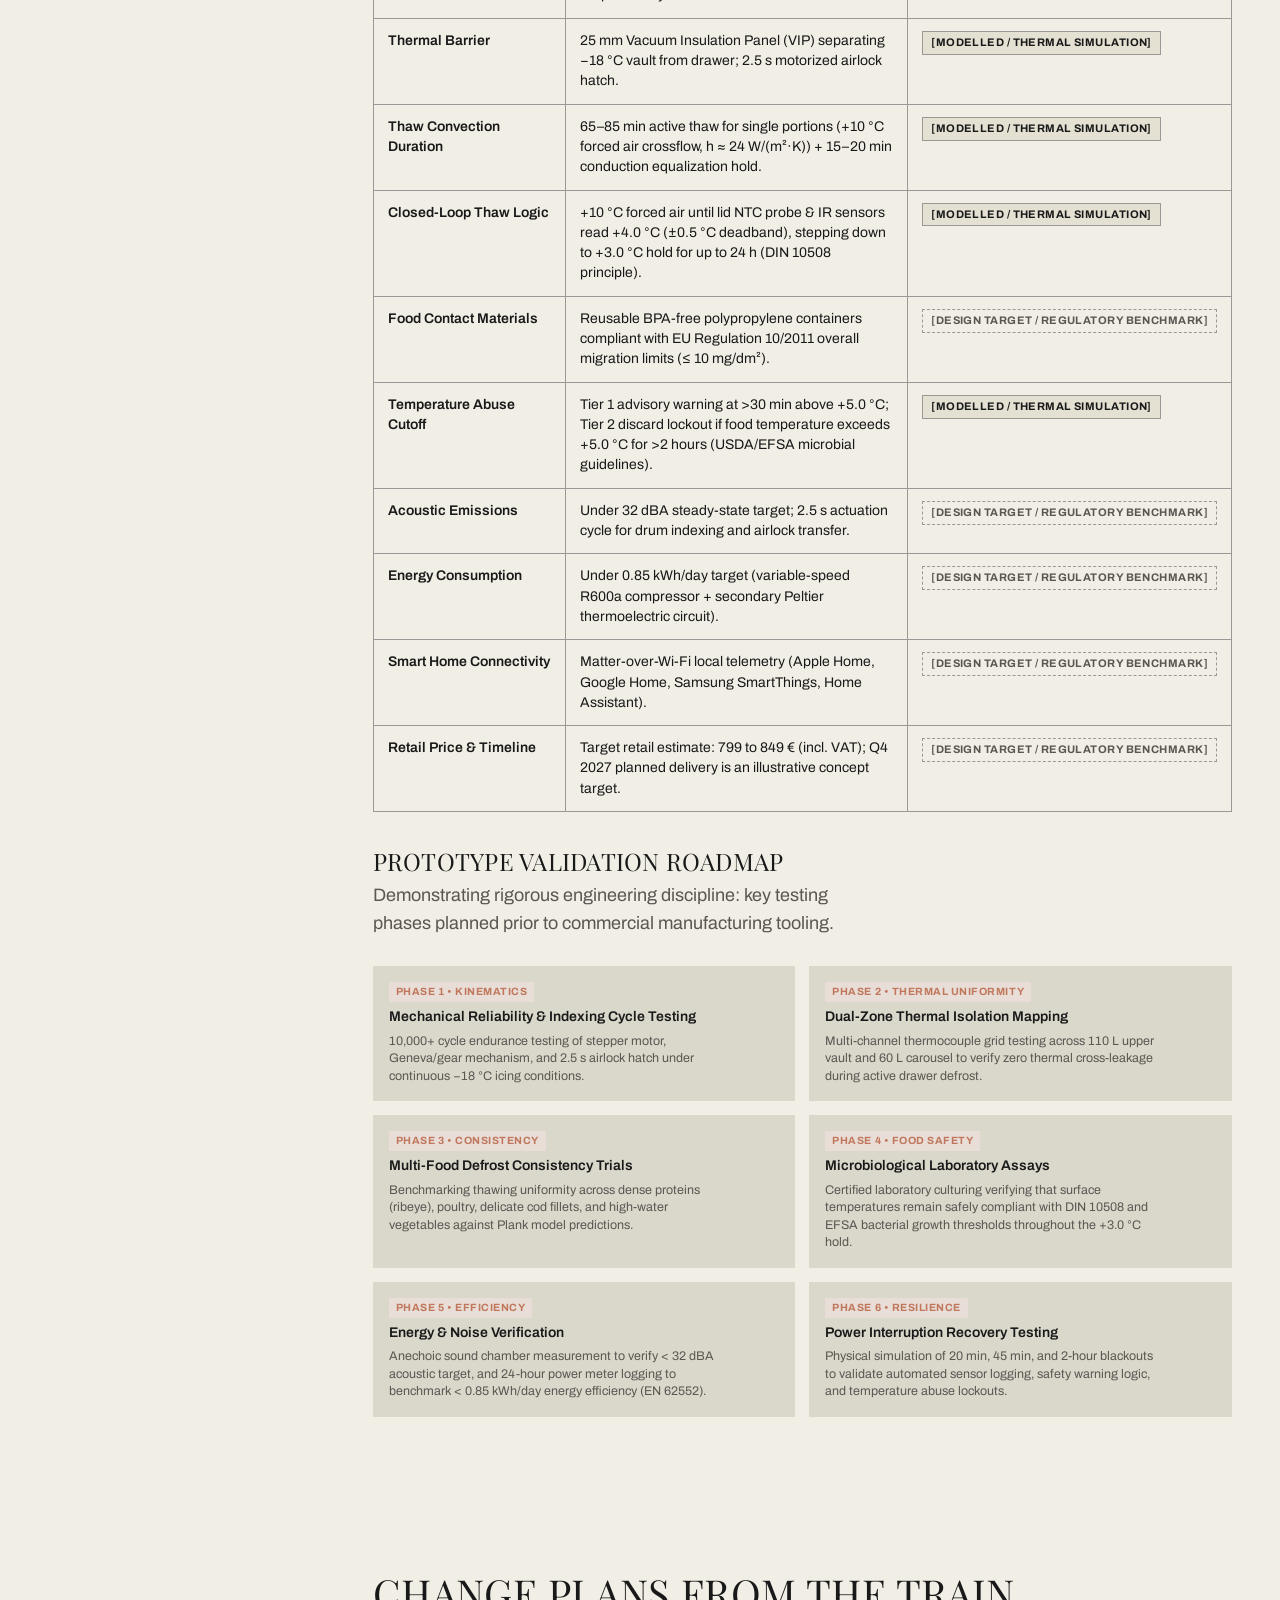
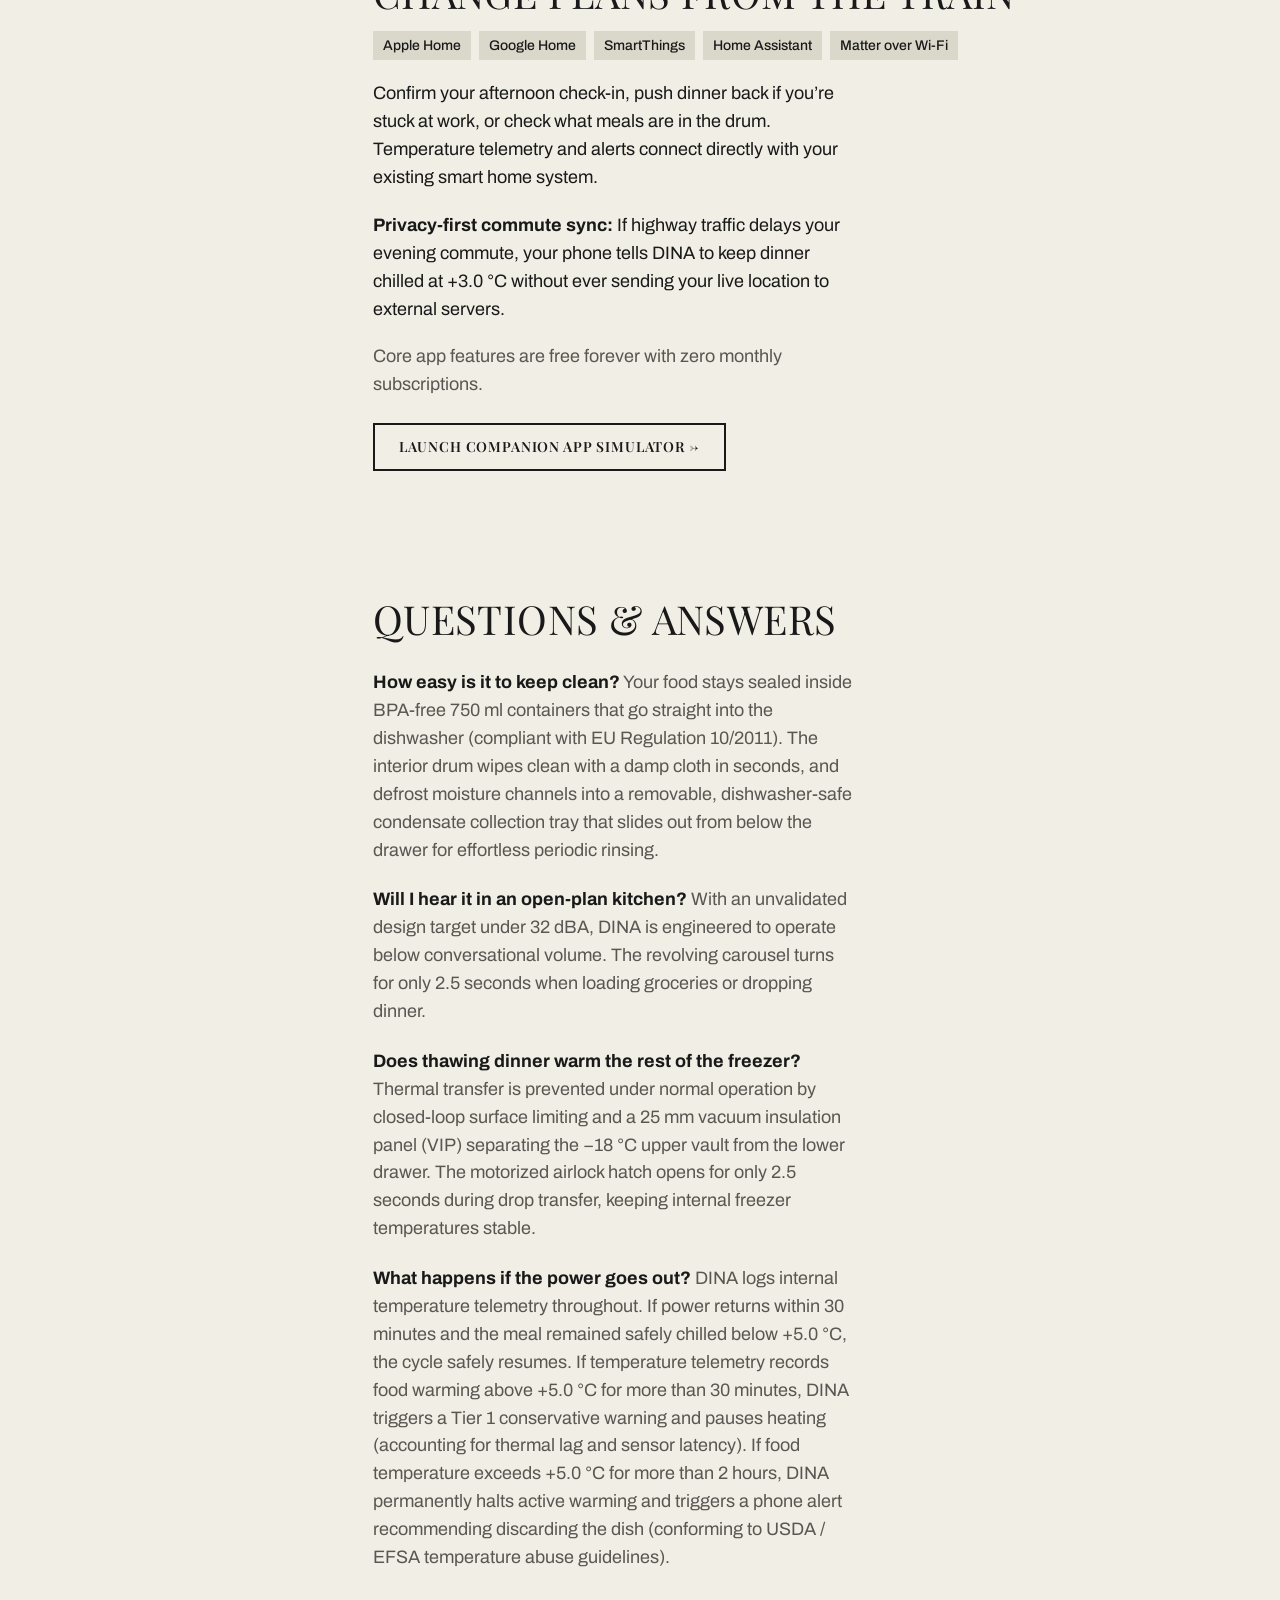
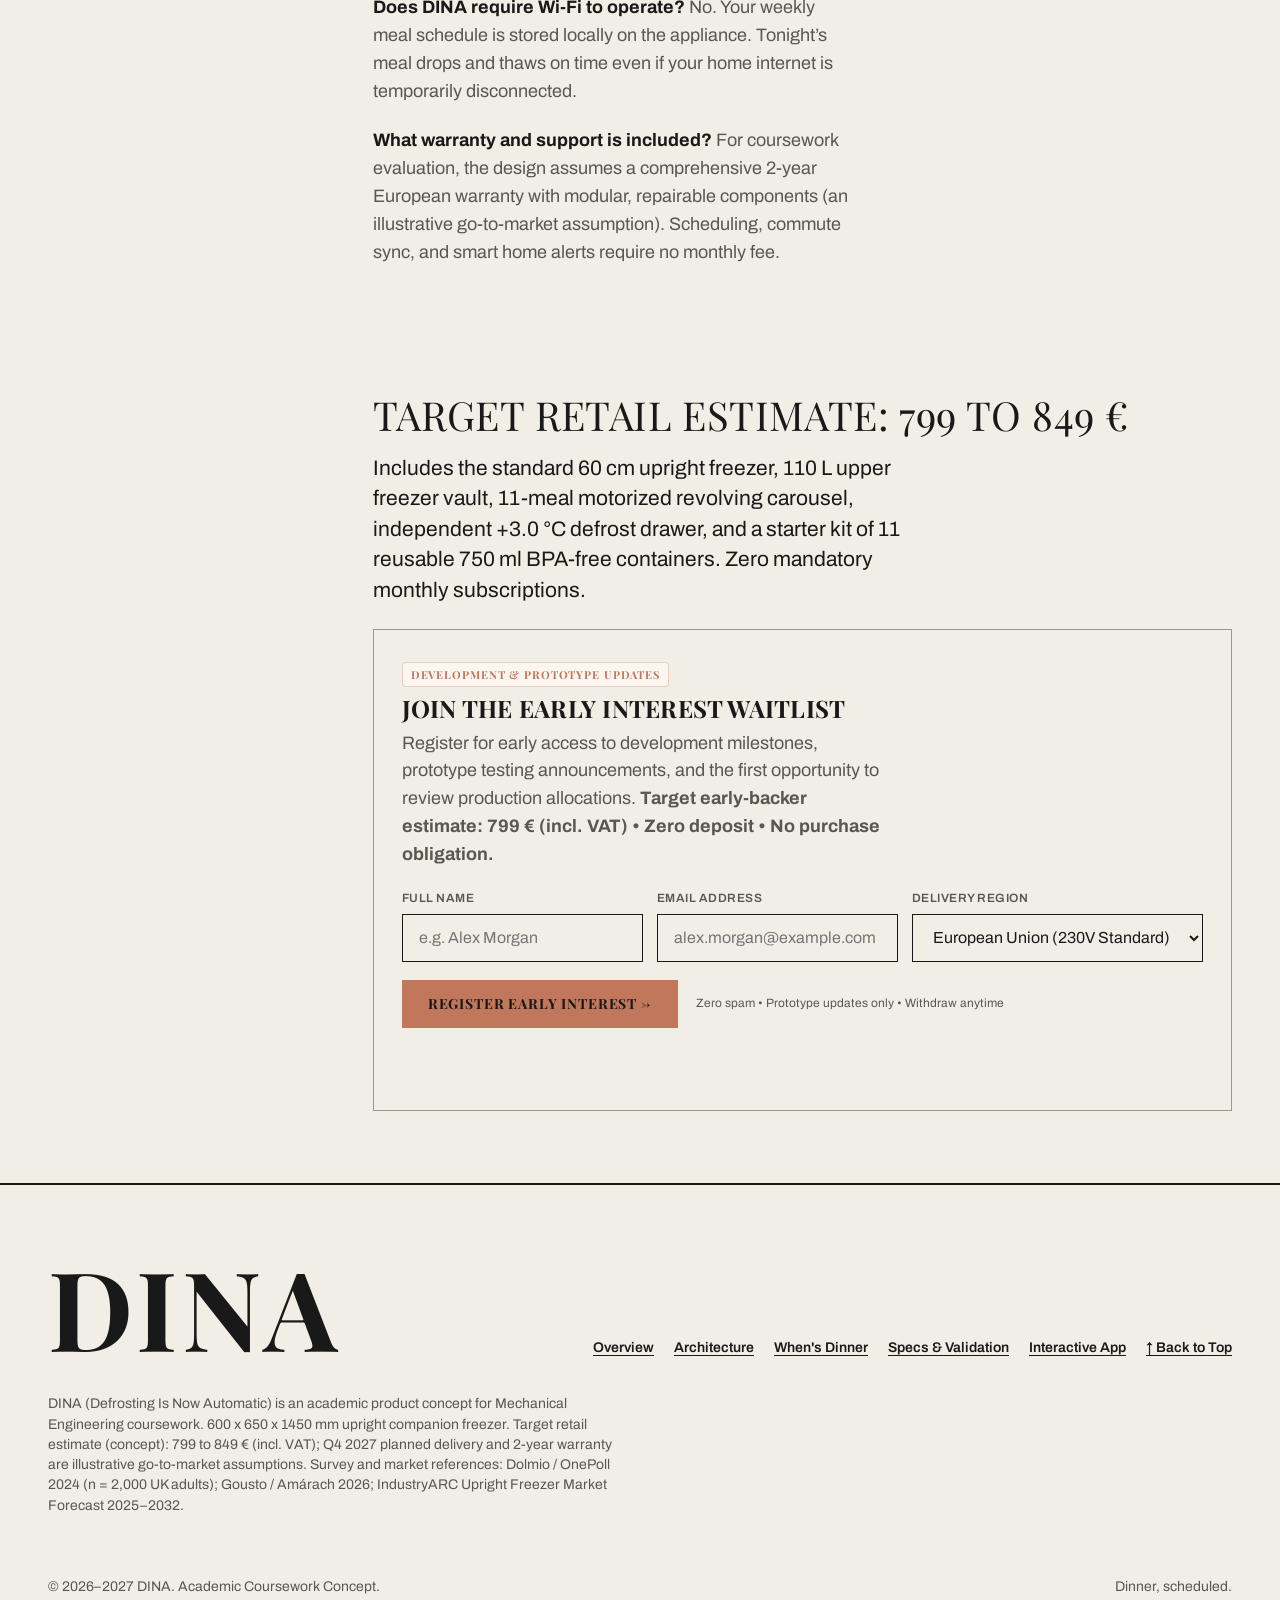
==== commit 9f426e2b: "feat: customer-first UX refactor for virtual appliance app and marketing polish" ====
--- a/index.html
+++ b/index.html
@@ -171,19 +171,44 @@
 
       <!-- Section 1: Hero Editorial -->
       <section id="hero" class="content-section hero-editorial reveal in">
-        <div class="hero-concept-badge">Academic Product Concept &bull; Mechanical Engineering Coursework</div>
+        <div class="hero-concept-badge">Target retail estimate: 799 to 849 &euro; (incl. VAT) &bull; Development Concept</div>
         <h1>Dinner, <em>scheduled</em>.</h1>
-        <p class="hero-tagline" style="font-family:var(--font-head); font-size:18px; font-weight:600; color:var(--clay); margin-top:-8px; margin-bottom:14px; letter-spacing:0.02em;">Prepare your meals once. Let DINA take care of the rest.</p>
+        <p class="hero-tagline" style="font-family:var(--font-head); font-size:18px; font-weight:600; color:var(--clay); margin-top:-8px; margin-bottom:14px; letter-spacing:0.02em;">Never remember to defrost again.</p>
         <p class="lead">
           Your dinner automatically moves from the freezer to the preparation drawer, so it&rsquo;s ready when you get home.
         </p>
+
+        <!-- 4-Step Explanatory Visual Sequence (Understood in 10 seconds) -->
+        <div class="hero-four-steps-grid">
+          <div class="hero-step-card">
+            <span class="hero-step-tag">Step 1</span>
+            <h3>Load Meals</h3>
+            <p>Stock up to 11 prepped meals or butcher cuts in the revolving carousel on Sunday.</p>
+          </div>
+          <div class="hero-step-card">
+            <span class="hero-step-tag">Step 2</span>
+            <h3>Select Dinner</h3>
+            <p>Confirm tonight&rsquo;s selection from your phone at 15:00, or let your default schedule run.</p>
+          </div>
+          <div class="hero-step-card">
+            <span class="hero-step-tag">Step 3</span>
+            <h3>Automatic Thaw</h3>
+            <p>DINA transfers the dish and gently thaws it at +10 &deg;C using monitored convection.</p>
+          </div>
+          <div class="hero-step-card">
+            <span class="hero-step-tag">Step 4</span>
+            <h3>Home &amp; Cook</h3>
+            <p>Arrive home to fresh food held chilled at +3.0 &deg;C, ready straight for the pan.</p>
+          </div>
+        </div>
+
         <p>
-          DINA is an upright 60 cm companion freezer featuring an 11-meal revolving carousel, a 2.5-second airlock transfer hatch, and an independent +3.0 &deg;C defrost drawer. Load prepped containers on Sunday &mdash; DINA handles the timing, gentle low-temperature airflow, and food safety with zero recurring subscriptions.
+          DINA is an upright 60 cm companion freezer featuring an 11-meal revolving carousel, a 2.5-second airlock transfer hatch, and an independent +3.0 &deg;C defrost drawer. Load prepped containers on Sunday &mdash; DINA manages your dinner schedule and continuously monitors temperature with zero recurring subscriptions.
         </p>
 
         <div class="hero-actions-row">
-          <a href="#how-it-works" class="btn btn-clay">See How DINA Works &darr;</a>
-          <a href="app.html" class="btn">Launch App Simulator &rarr;</a>
+          <a href="#how-it-works" class="btn btn-clay">See Mechanical Architecture &darr;</a>
+          <a href="app.html" class="btn">Try Scheduling Dinner &rarr;</a>
         </div>
       </section>
 
@@ -192,7 +217,7 @@
         <h2>Forgot to defrost dinner?</h2>
         <div class="intro-text-block">
           <p>
-            Dinner is the most challenging meal to decide on for 57% of households (Dolmio / OnePoll 2024 survey of 2,000 adults, with dinnertime stress starting as early as 15:10). When you forget to take food out of the freezer before leaving for work, every weeknight alternative falls short.
+            Dinner is the most challenging meal to decide on for 57% of households (Dolmio / OnePoll 2024 survey of 2,000 UK adults). For busy households ordering takeaway twice a week (typically 30 to 40 &euro; per order), uncoordinated defrosting easily leads to avoidable delivery expenses while wholesome groceries already purchased sit locked in ice.
           </p>
 
           <!-- 4-Card Visual Storytelling Comparison -->
@@ -220,8 +245,8 @@
                 <span class="story-time-tag">19:45 Default</span>
               </div>
               <h3>3. Ordering Takeaway</h3>
-              <p class="story-card-desc">Ordering expensive delivery out of hunger and fatigue, while wholesome groceries already paid for sit locked in ice.</p>
-              <span class="story-outcome-pill">&times; 35 &euro; cost &bull; Daily regret</span>
+              <p class="story-card-desc">Illustrative example: ordering delivery out of hunger and fatigue when home dinner was unplanned.</p>
+              <span class="story-outcome-pill">&times; 35 &euro; cost &bull; Daily compromise</span>
             </div>
 
             <div class="problem-story-card solution">
@@ -236,7 +261,7 @@
 
           <div class="intro-highlight-box">
             <p>
-              DINA eliminates the weeknight compromise: stock 11 prepped meals on Sunday, confirm dinner from your phone, and return home to food thawed evenly under closed-loop surface temperature control.
+              DINA eliminates the weeknight compromise: stock 11 prepped meals on Sunday, confirm dinner from your phone, and return home to food thawed evenly under closed-loop surface temperature monitoring.
             </p>
           </div>
         </div>
@@ -246,7 +271,7 @@
       <section id="who-is-it-for" class="content-section reveal">
         <h2>Is DINA for you?</h2>
         <p class="lead">
-          Engineered for anyone who values wholesome food, calm evenings, and zero daily defrost chores.
+          Engineered for anyone who wants to eat wholesome, home-cooked food but struggles with the daily friction of advance planning.
         </p>
 
         <div class="target-audience-grid">
@@ -254,7 +279,7 @@
             <span class="audience-badge">For Busy Professionals</span>
             <h3>Running late? Dinner waits safely.</h3>
             <p>
-              When evening meetings run long or highway delays disrupt your commute, you shouldn&rsquo;t have to settle for another 35 &euro; takeaway. DINA&rsquo;s on-phone commute sync keeps your portion chilled at a safe +3.0 &deg;C until you unlock your front door.
+              When evening meetings run long or highway delays disrupt your commute, you shouldn&rsquo;t have to settle for another takeaway. DINA&rsquo;s on-phone commute sync keeps your portion monitored at +3.0 &deg;C until you unlock your front door.
             </p>
             <div class="audience-perk">
               <strong>The Benefit:</strong> Arrive home with zero dinner planning stress and fresh food ready to cook immediately.
@@ -280,6 +305,29 @@
             </p>
             <div class="audience-perk">
               <strong>The Benefit:</strong> Predictable, wholesome home-cooked dinners that fit everyone&rsquo;s schedule.
+            </div>
+          </div>
+        </div>
+
+        <!-- Buyer Practicalities (Real Objections Addressed) -->
+        <div style="margin-top: 36px;">
+          <h3 style="font-size: var(--type-h3); margin-bottom: 14px;">Buyer Practicalities &amp; Everyday Use</h3>
+          <div class="buyer-faq-grid">
+            <div class="buyer-faq-card">
+              <h4>Does this work if I don&rsquo;t meal-prep?</h4>
+              <p>Yes. You can place frozen salmon fillets, chicken breasts, or butcher steaks directly into the included standard 750 ml containers on shopping day. DINA manages the defrosting schedule whether food is homemade or store-bought.</p>
+            </div>
+            <div class="buyer-faq-card">
+              <h4>Can I use my own containers?</h4>
+              <p>DINA includes 11 standardized, dishwasher-safe 750 ml BPA-free containers calibrated for mechanical drum retention and lid thermal sensing. Standard rectangular containers with matching footprint dimensions can also be accommodated.</p>
+            </div>
+            <div class="buyer-faq-card">
+              <h4>Is DINA practical for one person?</h4>
+              <p>Yes. The carousel holds individual single portions (250 g to 600 g). For a solo household, 11 meal slots provide over two weeks of effortless weekday dinners from a single Sunday restocking.</p>
+            </div>
+            <div class="buyer-faq-card">
+              <h4>What happens if I change my mind?</h4>
+              <p>If plans change before scheduled drop time (typically 17:50), one tap in the app switches dishes or sets &ldquo;Eating Out Tonight&rdquo;. The dish stays safely frozen at &minus;18 &deg;C without unnecessary defrosting.</p>
             </div>
           </div>
         </div>
@@ -326,6 +374,42 @@
             </div>
           </div>
         </div>
+
+        <!-- Physical Mechanical Demonstration (5-Stage Sequential Process) -->
+        <div class="mechanical-flow-card">
+          <div class="mechanical-flow-header">
+            <h3 class="mechanical-flow-title">The Mechanical Transfer Process</h3>
+            <span class="status-tag cad">[CAD Verified Architecture]</span>
+          </div>
+          <div class="mechanical-steps-row">
+            <div class="mech-step">
+              <span class="mech-step-num">Stage 1</span>
+              <strong>Stored in Carousel</strong>
+              <p>11 prepped meals rest frozen at &minus;18 &deg;C inside the dual-tier motorized drum.</p>
+            </div>
+            <div class="mech-step">
+              <span class="mech-step-num">Stage 2</span>
+              <strong>Carousel Indexes</strong>
+              <p>Drum rotates silently for 2.5 s to position tonight&rsquo;s dish over the drop chimney.</p>
+            </div>
+            <div class="mech-step">
+              <span class="mech-step-num">Stage 3</span>
+              <strong>Airlock Transfer</strong>
+              <p>The motorized thermal hatch opens for 2.5 s, dropping the meal into the lower drawer.</p>
+            </div>
+            <div class="mech-step">
+              <span class="mech-step-num">Stage 4</span>
+              <strong>Gentle Defrost</strong>
+              <p>+10 &deg;C crossflow convection thaws the dish until surface reads +4.0 &deg;C.</p>
+            </div>
+            <div class="mech-step">
+              <span class="mech-step-num">Stage 5</span>
+              <strong>Chilled &amp; Ready</strong>
+              <p>Drawer holds safely at +3.0 &deg;C until you arrive home. Ready straight for the pan.</p>
+            </div>
+          </div>
+        </div>
+      </section>
       </section>
 
       <!-- Section 4: How It Works Itinerary -->
@@ -387,9 +471,12 @@
 
       <!-- Section 6: Live Interactive "When's dinner?" Calculator -->
       <section id="calculator" class="content-section reveal">
-        <h2>When's dinner?</h2>
+        <div style="display:flex; justify-content:space-between; align-items:center; flex-wrap:wrap; gap:8px; margin-bottom:12px;">
+          <h2 style="margin:0;">When&rsquo;s dinner?</h2>
+          <span class="status-tag calc">[Thermodynamically Modelled Estimate]</span>
+        </div>
         <p>
-          Select what you want to eat and what time you get home. DINA calculates the exact drop time, active thaw duration, and conduction equalization hold.
+          Select what you want to eat and what time you get home. DINA estimates the drop time, active thaw duration, and conduction equalization hold based on transient heat-transfer calculations.
         </p>
 
         <div class="calc-interactive-card">
@@ -448,7 +535,7 @@
             </div>
 
             <p class="calc-result-meta" id="calcResultMeta">
-              Convective thaw preserves marbling, tenderness, and natural juices &bull; 85 min active thaw (+10 &deg;C air until +4.0 &deg;C surface cutoff), followed by 15 min conduction equalization at +3.0 &deg;C.
+              Convective thaw preserves marbling, tenderness, and natural juices &bull; Modelled 85 min active thaw (+10 &deg;C air until +4.0 &deg;C surface cutoff), followed by 15 min conduction equalization at +3.0 &deg;C.
             </p>
           </div>
         </div>
@@ -458,51 +545,101 @@
       <section id="value-comparison" class="content-section reveal">
         <h2>Why DINA is worth &euro;799&ndash;849</h2>
         <p class="lead">
-          At a target retail estimate of &euro;799&ndash;849 (incl. VAT), DINA is a long-term investment in your kitchen routine. Here is how it compares to the alternatives you rely on today.
-        </p>
-
-        <div class="value-comparison-grid">
+          At an estimated target retail price of &euro;799&ndash;849 (incl. VAT), DINA is priced between standard upright freezers and premium refrigeration appliances. Here is why the mechanical design justifies the investment:
+        </p>
+
+        <!-- Product Capability Comparison Table -->
+        <div class="comparison-table-wrap">
+          <table class="product-comparison-table">
+            <thead>
+              <tr>
+                <th scope="col" style="width: 42%;">Core Capability</th>
+                <th scope="col" style="width: 29%;">Conventional Freezer</th>
+                <th scope="col" style="width: 29%;">DINA Smart Companion</th>
+              </tr>
+            </thead>
+            <tbody>
+              <tr>
+                <td><strong>Deep Frozen Storage (&minus;18 &deg;C)</strong></td>
+                <td><span class="table-tag-yes">&check; Yes (Standard)</span></td>
+                <td><span class="table-tag-yes">&check; Yes (110 L Vault + 60 L Drum)</span></td>
+              </tr>
+              <tr>
+                <td><strong>Automatic Dinner Scheduling</strong></td>
+                <td><span class="table-tag-no">&times; No</span></td>
+                <td><span class="table-tag-planned">&check; Planned (Motorized Airlock Drop)</span></td>
+              </tr>
+              <tr>
+                <td><strong>Independent Defrost Drawer (+3.0 &deg;C)</strong></td>
+                <td><span class="table-tag-no">&times; No</span></td>
+                <td><span class="table-tag-planned">&check; Planned (+10 &deg;C Air &bull; +3.0 &deg;C Hold)</span></td>
+              </tr>
+              <tr>
+                <td><strong>Integrated Meal Carousel Inventory</strong></td>
+                <td><span class="table-tag-no">&times; Manual Searching</span></td>
+                <td><span class="table-tag-yes">&check; Integrated (11 Container Drum)</span></td>
+              </tr>
+              <tr>
+                <td><strong>Commute Delay Synchronisation</strong></td>
+                <td><span class="table-tag-no">&times; No</span></td>
+                <td><span class="table-tag-planned">&check; Planned (On-Device Privacy Sync)</span></td>
+              </tr>
+              <tr>
+                <td><strong>Dedicated Mobile Companion App</strong></td>
+                <td><span class="table-tag-no">&times; Rarely / Basic Only</span></td>
+                <td><span class="table-tag-yes">&check; Yes (Included with Appliance)</span></td>
+              </tr>
+              <tr>
+                <td><strong>Mandatory Monthly Subscriptions</strong></td>
+                <td><span class="table-tag-no">&times; Varies</span></td>
+                <td><span class="table-tag-yes">&check; None (Zero Recurring Fees)</span></td>
+              </tr>
+            </tbody>
+          </table>
+        </div>
+
+        <div class="value-comparison-grid" style="margin-top: 24px;">
           <div class="comp-card">
-            <span class="comp-badge">Conventional</span>
-            <h3>Microwave Defrost</h3>
+            <span class="comp-badge">Conventional Habit</span>
+            <h3>Microwave Defrosting</h3>
             <div class="comp-cost">0 &euro; extra</div>
             <ul class="comp-list">
-              <li class="comp-neg">&times; Overcooks outer borders into gray rubber while the center stays frozen solid</li>
-              <li class="comp-neg">&times; Daily manual chore standing over the appliance adjusting power levels</li>
-              <li class="comp-neg">&times; Destroys delicate juices and texture of steaks, fish, and poultry</li>
+              <li class="comp-neg">&times; Overcooks outer borders into tough rubber while the center stays icy</li>
+              <li class="comp-neg">&times; Daily manual chore checking and rotating food between power levels</li>
+              <li class="comp-neg">&times; Causes significant moisture loss in delicate fish, poultry, and steaks</li>
             </ul>
           </div>
 
           <div class="comp-card">
-            <span class="comp-badge">Emergency Habit</span>
+            <span class="comp-badge">Emergency Default</span>
             <h3>Takeaway Delivery</h3>
-            <div class="comp-cost">&approx; 3,640 &euro; / year</div>
+            <div class="comp-cost">Variable expense</div>
             <ul class="comp-list">
-              <li class="comp-neg">&times; Ordered out of exhaustion when dinner was forgotten in the freezer</li>
-              <li class="comp-neg">&times; 35 &euro; &times; 2 weeknights = 3,640 &euro; spent on fast food every single year</li>
-              <li class="comp-neg">&times; Wholesome groceries already paid for sit locked in the ice and go to waste</li>
+              <li class="comp-neg">&times; Frequently ordered out of hunger and fatigue when home meals weren&rsquo;t planned</li>
+              <li class="comp-neg">&times; Groceries already purchased sit locked in the ice and risk freezer burn</li>
+              <li class="comp-neg">&times; Less control over nutrition, sodium, and ingredients</li>
             </ul>
           </div>
 
           <div class="comp-card">
-            <span class="comp-badge">Subscription</span>
+            <span class="comp-badge">Subscription Services</span>
             <h3>Weekly Meal Kits</h3>
-            <div class="comp-cost">&approx; 3,500 &euro; / year</div>
+            <div class="comp-cost">&approx; 65&ndash;80 &euro; / week</div>
             <ul class="comp-list">
-              <li class="comp-neg">&times; 65&ndash;80 &euro; recurring charge billed every single week, indefinitely</li>
-              <li class="comp-neg">&times; Fresh produce spoils in the fridge if evening work plans change</li>
-              <li class="comp-neg">&times; Still requires 35&ndash;45 min of prep, chopping, and cooking after work</li>
+              <li class="comp-neg">&times; Recurring monthly subscription billed regardless of work schedule changes</li>
+              <li class="comp-neg">&times; Fresh ingredients spoil quickly in the fridge if evening plans shift</li>
+              <li class="comp-neg">&times; Still requires 35 to 45 minutes of chopping and cooking after a long workday</li>
             </ul>
           </div>
 
           <div class="comp-card featured">
             <span class="comp-badge highlight">The DINA Solution</span>
             <h3>DINA Smart Freezer</h3>
-            <div class="comp-cost">799&ndash;849 &euro; <span class="comp-onetime">one-off</span></div>
+            <div class="comp-cost">799&ndash;849 &euro; <span class="comp-onetime">target retail</span></div>
             <ul class="comp-list positive">
-              <li class="comp-pos">&check; Gentle closed-loop convection (+10 &deg;C) preserves natural tenderness without microwave edge-cooking</li>
-              <li class="comp-pos">&check; Autonomous schedule with on-device commute delay protection</li>
-              <li class="comp-pos">&check; <strong>Zero monthly subscriptions</strong> &bull; Pays for itself in avoided takeaways in 6&ndash;8 months</li>
+              <li class="comp-pos">&check; Gentle closed-loop convection (+10 &deg;C) preserves texture without microwave hot-spots</li>
+              <li class="comp-pos">&check; Two-tier motorized carousel, 25 mm VIP thermal barrier, and 2.5 s airlock hatch</li>
+              <li class="comp-pos">&check; <strong>Zero monthly subscriptions</strong> &bull; Core scheduling, commute sync, and inventory included</li>
             </ul>
           </div>
         </div>
@@ -554,6 +691,14 @@
             To maintain rigorous engineering honesty, we distinguish between CAD-verified spatial architecture, thermodynamically modelled simulations, and unvalidated design targets.
           </p>
 
+          <!-- Food Safety & Validation Disclaimer Banner -->
+          <div class="validation-disclaimer-banner">
+            <h4>Food Safety &amp; Engineering Modelling Transparency</h4>
+            <p>
+              Operating temperature parameters (&minus;18.0 &deg;C storage, +4.0 &deg;C surface cutoff, and +3.0 &deg;C holding) are derived from transient 2D heat-conduction finite element analysis and thermodynamic air-convection calculations. <strong>Physical prototype testing and formal microbiological food-safety assays remain required before commercial production.</strong>
+            </p>
+          </div>
+
           <div class="validation-legend-grid">
             <div class="legend-card cad">
               <span class="status-tag cad">[CAD Verified Architecture]</span>
@@ -641,6 +786,46 @@
                 </tr>
               </tbody>
             </table>
+          </div>
+
+          <!-- Dedicated Prototype Validation Roadmap -->
+          <div style="margin-top: 36px;">
+            <h3 style="font-size: var(--type-h3); margin-bottom: 8px;">Prototype Validation Roadmap</h3>
+            <p class="muted" style="margin-bottom: 16px;">
+              Demonstrating rigorous engineering discipline: key testing phases planned prior to commercial manufacturing tooling.
+            </p>
+            <div class="roadmap-grid">
+              <div class="roadmap-card">
+                <span class="roadmap-status-badge">Phase 1 &bull; Kinematics</span>
+                <h4>Mechanical Reliability &amp; Indexing Cycle Testing</h4>
+                <p>10,000+ cycle endurance testing of stepper motor, Geneva/gear mechanism, and 2.5 s airlock hatch under continuous &minus;18 &deg;C icing conditions.</p>
+              </div>
+              <div class="roadmap-card">
+                <span class="roadmap-status-badge">Phase 2 &bull; Thermal Uniformity</span>
+                <h4>Dual-Zone Thermal Isolation Mapping</h4>
+                <p>Multi-channel thermocouple grid testing across 110 L upper vault and 60 L carousel to verify zero thermal cross-leakage during active drawer defrost.</p>
+              </div>
+              <div class="roadmap-card">
+                <span class="roadmap-status-badge">Phase 3 &bull; Consistency</span>
+                <h4>Multi-Food Defrost Consistency Trials</h4>
+                <p>Benchmarking thawing uniformity across dense proteins (ribeye), poultry, delicate cod fillets, and high-water vegetables against Plank model predictions.</p>
+              </div>
+              <div class="roadmap-card">
+                <span class="roadmap-status-badge">Phase 4 &bull; Food Safety</span>
+                <h4>Microbiological Laboratory Assays</h4>
+                <p>Certified laboratory culturing verifying that surface temperatures remain safely compliant with DIN 10508 and EFSA bacterial growth thresholds throughout the +3.0 &deg;C hold.</p>
+              </div>
+              <div class="roadmap-card">
+                <span class="roadmap-status-badge">Phase 5 &bull; Efficiency</span>
+                <h4>Energy &amp; Noise Verification</h4>
+                <p>Anechoic sound chamber measurement to verify &lt; 32 dBA acoustic target, and 24-hour power meter logging to benchmark &lt; 0.85 kWh/day energy efficiency (EN 62552).</p>
+              </div>
+              <div class="roadmap-card">
+                <span class="roadmap-status-badge">Phase 6 &bull; Resilience</span>
+                <h4>Power Interruption Recovery Testing</h4>
+                <p>Physical simulation of 20 min, 45 min, and 2-hour blackouts to validate automated sensor logging, safety warning logic, and temperature abuse lockouts.</p>
+              </div>
+            </div>
           </div>
         </div>
       </section>
@@ -715,10 +900,10 @@
 
         <div class="pricing-block waitlist-block" id="notify-signup">
           <div class="waitlist-header">
-            <span class="waitlist-tag">Production Wave 1 Allocation</span>
-            <h3>Join the Production Priority Waitlist</h3>
+            <span class="waitlist-tag">Development &amp; Prototype Updates</span>
+            <h3>Join the Early Interest Waitlist</h3>
             <p class="muted">
-              Lock in your priority queue number for initial European production (target Q4 2027 delivery). <strong>No deposit or payment required today.</strong> Early waitlist members receive guaranteed early-backer pricing at 799 &euro; (incl. VAT) and 90-day advance notice before tooling finalization.
+              Register for early access to development milestones, prototype testing announcements, and the first opportunity to review production allocations. <strong>Target early-backer estimate: 799 &euro; (incl. VAT) &bull; Zero deposit &bull; No purchase obligation.</strong>
             </p>
           </div>
 
@@ -761,9 +946,9 @@
 
             <div class="waitlist-action-row">
               <button type="submit" class="btn btn-clay" id="notifySubmitBtn">
-                Join Priority Waitlist &rarr;
+                Register Early Interest &rarr;
               </button>
-              <span class="waitlist-disclaimer">Zero spam &bull; Academic Concept Demo &bull; Instant Confirmation</span>
+              <span class="waitlist-disclaimer">Zero spam &bull; Prototype updates only &bull; Withdraw anytime</span>
             </div>
 
             <div class="notify-feedback" id="notifyFeedback" role="status" aria-live="polite"></div>
--- a/css/site.css
+++ b/css/site.css
@@ -1686,3 +1686,293 @@
     width: 100%;
   }
 }
+
+/* ==========================================================================
+   New Marketing & Buyer Experience Modules (Approved Action Plan)
+   ========================================================================== */
+
+/* 1. Hero 4-Step Visual Process Sequence */
+.hero-four-steps-grid {
+  display: grid;
+  grid-template-columns: repeat(4, 1fr);
+  gap: 12px;
+  margin: 28px 0 24px;
+}
+
+.hero-step-card {
+  background: var(--sand);
+  padding: 14px 12px;
+  display: flex;
+  flex-direction: column;
+  gap: 6px;
+}
+
+.hero-step-tag {
+  font-family: var(--font-head);
+  font-size: 11px;
+  font-weight: 700;
+  text-transform: uppercase;
+  letter-spacing: 0.06em;
+  color: var(--clay);
+}
+
+.hero-step-card h3 {
+  font-size: 14px;
+  font-weight: 600;
+  text-transform: none;
+  margin: 0;
+  line-height: 1.25;
+  color: var(--ink);
+}
+
+.hero-step-card p {
+  font-size: 12.5px;
+  color: var(--ink-soft);
+  margin: 0;
+  line-height: 1.35;
+}
+
+/* 2. Food Safety & Validation Disclaimer Banner */
+.validation-disclaimer-banner {
+  background: #EAE7DC;
+  border-left: 3.5px solid var(--clay);
+  padding: 18px 20px;
+  margin: 28px 0;
+}
+
+.validation-disclaimer-banner h4 {
+  font-family: var(--font-head);
+  font-size: 14px;
+  font-weight: 700;
+  text-transform: uppercase;
+  letter-spacing: 0.04em;
+  color: var(--ink);
+  margin: 0 0 6px;
+}
+
+.validation-disclaimer-banner p {
+  font-size: 13.5px;
+  color: var(--ink-soft);
+  margin: 0;
+  line-height: 1.5;
+  max-width: none;
+}
+
+/* 3. Conventional Freezer vs. DINA Comparison Table */
+.comparison-table-wrap {
+  margin: 32px 0 20px;
+  overflow-x: auto;
+  -webkit-overflow-scrolling: touch;
+}
+
+.product-comparison-table {
+  width: 100%;
+  border-collapse: collapse;
+  font-size: 14px;
+  text-align: left;
+}
+
+.product-comparison-table th {
+  background: var(--sand);
+  padding: 12px 14px;
+  font-family: var(--font-head);
+  font-size: 12.5px;
+  font-weight: 700;
+  text-transform: uppercase;
+  letter-spacing: 0.05em;
+  color: var(--ink);
+  border-bottom: 1.5px solid var(--stone);
+}
+
+.product-comparison-table td {
+  padding: 12px 14px;
+  border-bottom: 1px solid #D6D2C4;
+  color: var(--ink);
+  vertical-align: middle;
+}
+
+.product-comparison-table tr:hover td {
+  background: rgba(218, 216, 203, 0.35);
+}
+
+.table-tag-yes {
+  display: inline-block;
+  padding: 2px 8px;
+  background: var(--sand);
+  color: var(--ink);
+  font-weight: 600;
+  font-size: 12px;
+}
+
+.table-tag-no {
+  display: inline-block;
+  padding: 2px 8px;
+  background: #E5E1D4;
+  color: var(--ink-soft);
+  font-size: 12px;
+}
+
+.table-tag-planned {
+  display: inline-block;
+  padding: 2px 8px;
+  background: #E8DDD7;
+  color: var(--clay);
+  font-weight: 600;
+  font-size: 12px;
+}
+
+/* 4. Physical Mechanical Process Demonstration */
+.mechanical-flow-card {
+  background: var(--sand);
+  padding: 22px 20px;
+  margin: 28px 0;
+}
+
+.mechanical-flow-header {
+  display: flex;
+  justify-content: space-between;
+  align-items: center;
+  margin-bottom: 16px;
+}
+
+.mechanical-flow-title {
+  font-family: var(--font-head);
+  font-size: 15px;
+  font-weight: 700;
+  text-transform: uppercase;
+  letter-spacing: 0.04em;
+  color: var(--ink);
+  margin: 0;
+}
+
+.mechanical-steps-row {
+  display: grid;
+  grid-template-columns: repeat(5, 1fr);
+  gap: 10px;
+  position: relative;
+}
+
+.mech-step {
+  background: var(--paper);
+  padding: 12px 10px;
+  display: flex;
+  flex-direction: column;
+  gap: 5px;
+}
+
+.mech-step-num {
+  font-size: 11px;
+  font-weight: 700;
+  color: var(--clay);
+  text-transform: uppercase;
+  letter-spacing: 0.05em;
+}
+
+.mech-step strong {
+  font-size: 12.5px;
+  color: var(--ink);
+  line-height: 1.25;
+}
+
+.mech-step p {
+  font-size: 11.5px;
+  color: var(--ink-soft);
+  margin: 0;
+  line-height: 1.35;
+}
+
+/* 5. Dedicated Prototype Validation Roadmap Grid */
+.roadmap-grid {
+  display: grid;
+  grid-template-columns: repeat(2, 1fr);
+  gap: 14px;
+  margin: 28px 0;
+}
+
+.roadmap-card {
+  background: var(--sand);
+  padding: 16px 16px;
+  display: flex;
+  flex-direction: column;
+  gap: 6px;
+}
+
+.roadmap-status-badge {
+  display: inline-block;
+  align-self: flex-start;
+  font-size: 10.5px;
+  font-weight: 700;
+  text-transform: uppercase;
+  letter-spacing: 0.05em;
+  padding: 2px 7px;
+  background: #E8DDD7;
+  color: var(--clay);
+}
+
+.roadmap-card h4 {
+  font-size: 14px;
+  font-weight: 600;
+  color: var(--ink);
+  margin: 0;
+  line-height: 1.3;
+}
+
+.roadmap-card p {
+  font-size: 12.5px;
+  color: var(--ink-soft);
+  margin: 0;
+  line-height: 1.4;
+}
+
+/* 6. Buyer Practicalities Grid */
+.buyer-faq-grid {
+  display: grid;
+  grid-template-columns: repeat(2, 1fr);
+  gap: 14px;
+  margin: 24px 0 32px;
+}
+
+.buyer-faq-card {
+  background: var(--sand);
+  padding: 18px 16px;
+}
+
+.buyer-faq-card h4 {
+  font-family: var(--font-head);
+  font-size: 15px;
+  font-weight: 700;
+  color: var(--ink);
+  margin: 0 0 8px;
+  line-height: 1.25;
+}
+
+.buyer-faq-card p {
+  font-size: 13.5px;
+  color: var(--ink-soft);
+  margin: 0;
+  line-height: 1.45;
+}
+
+/* Responsive adjustments for new modules */
+@media (max-width: 899px) {
+  .hero-four-steps-grid {
+    grid-template-columns: repeat(2, 1fr);
+    gap: 10px;
+  }
+  .mechanical-steps-row {
+    grid-template-columns: 1fr;
+    gap: 8px;
+  }
+  .roadmap-grid {
+    grid-template-columns: 1fr;
+  }
+  .buyer-faq-grid {
+    grid-template-columns: 1fr;
+  }
+}
+
+@media (max-width: 520px) {
+  .hero-four-steps-grid {
+    grid-template-columns: 1fr;
+  }
+}
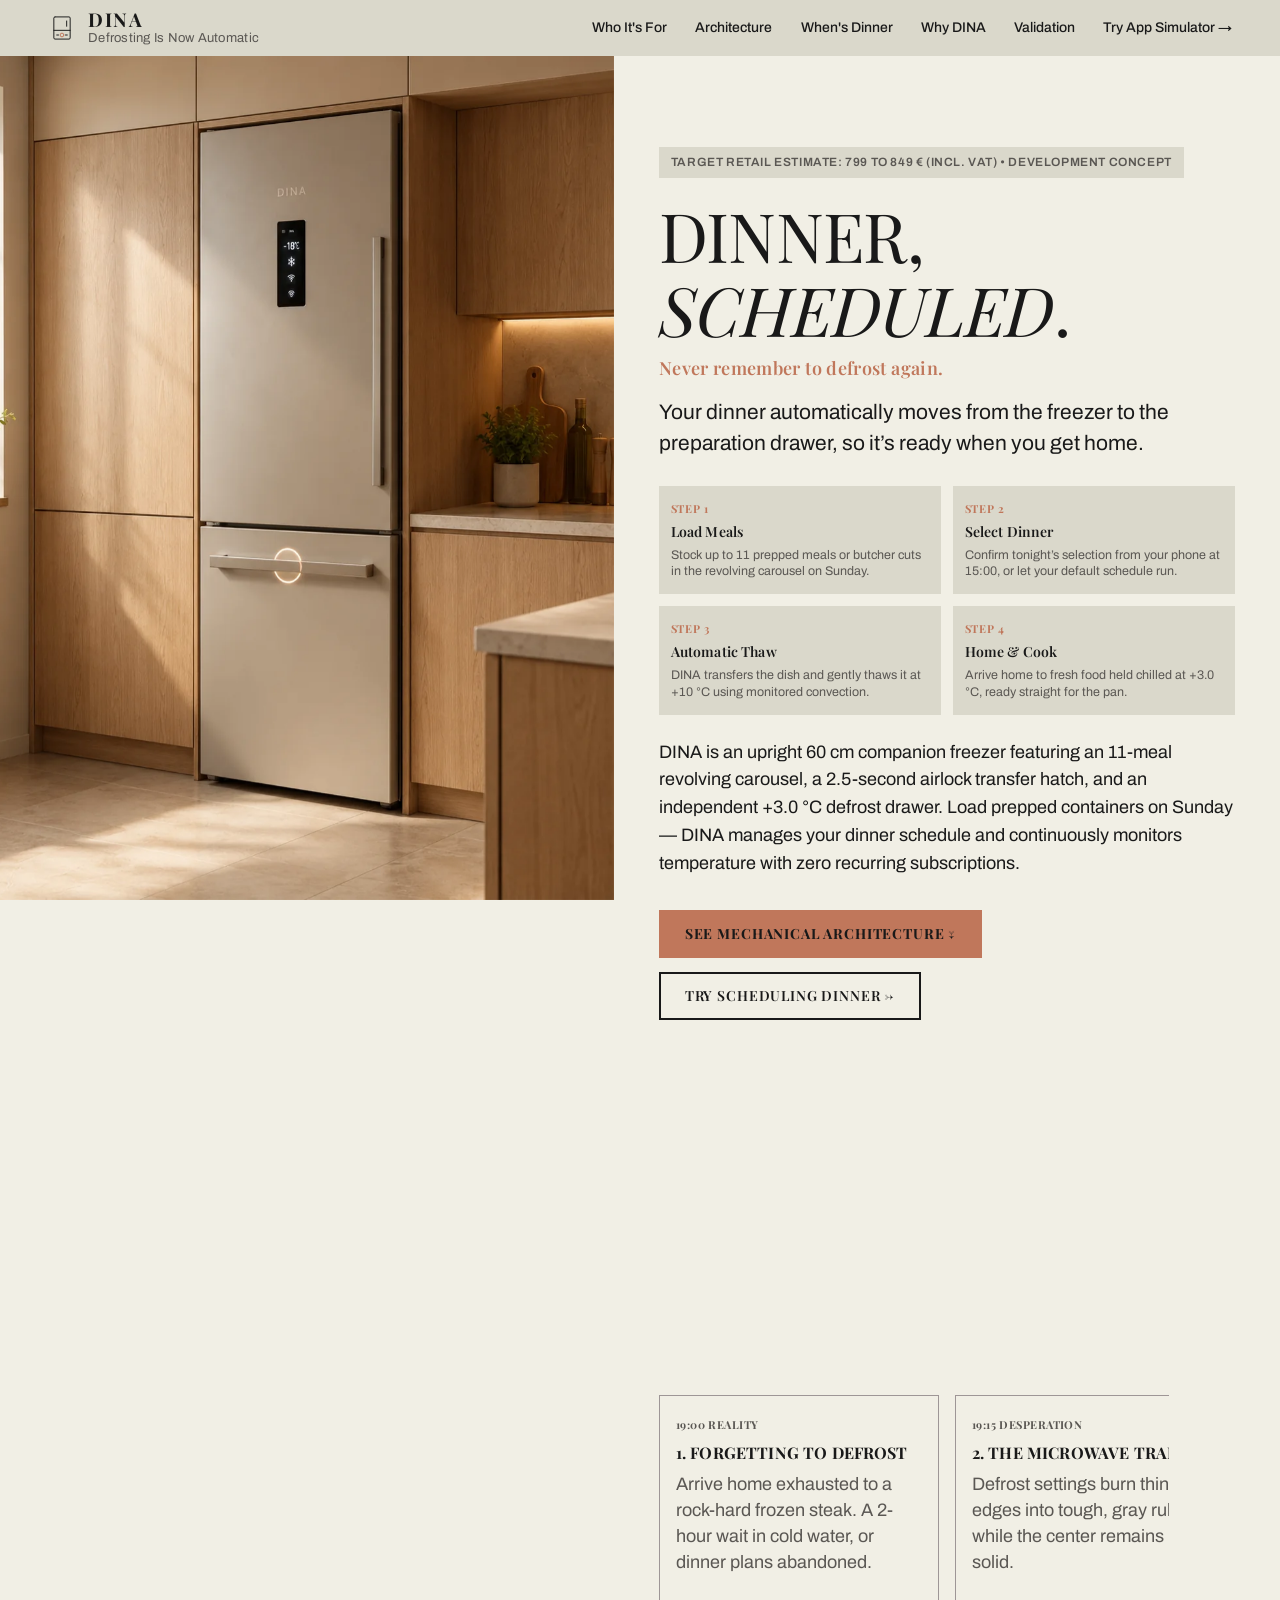
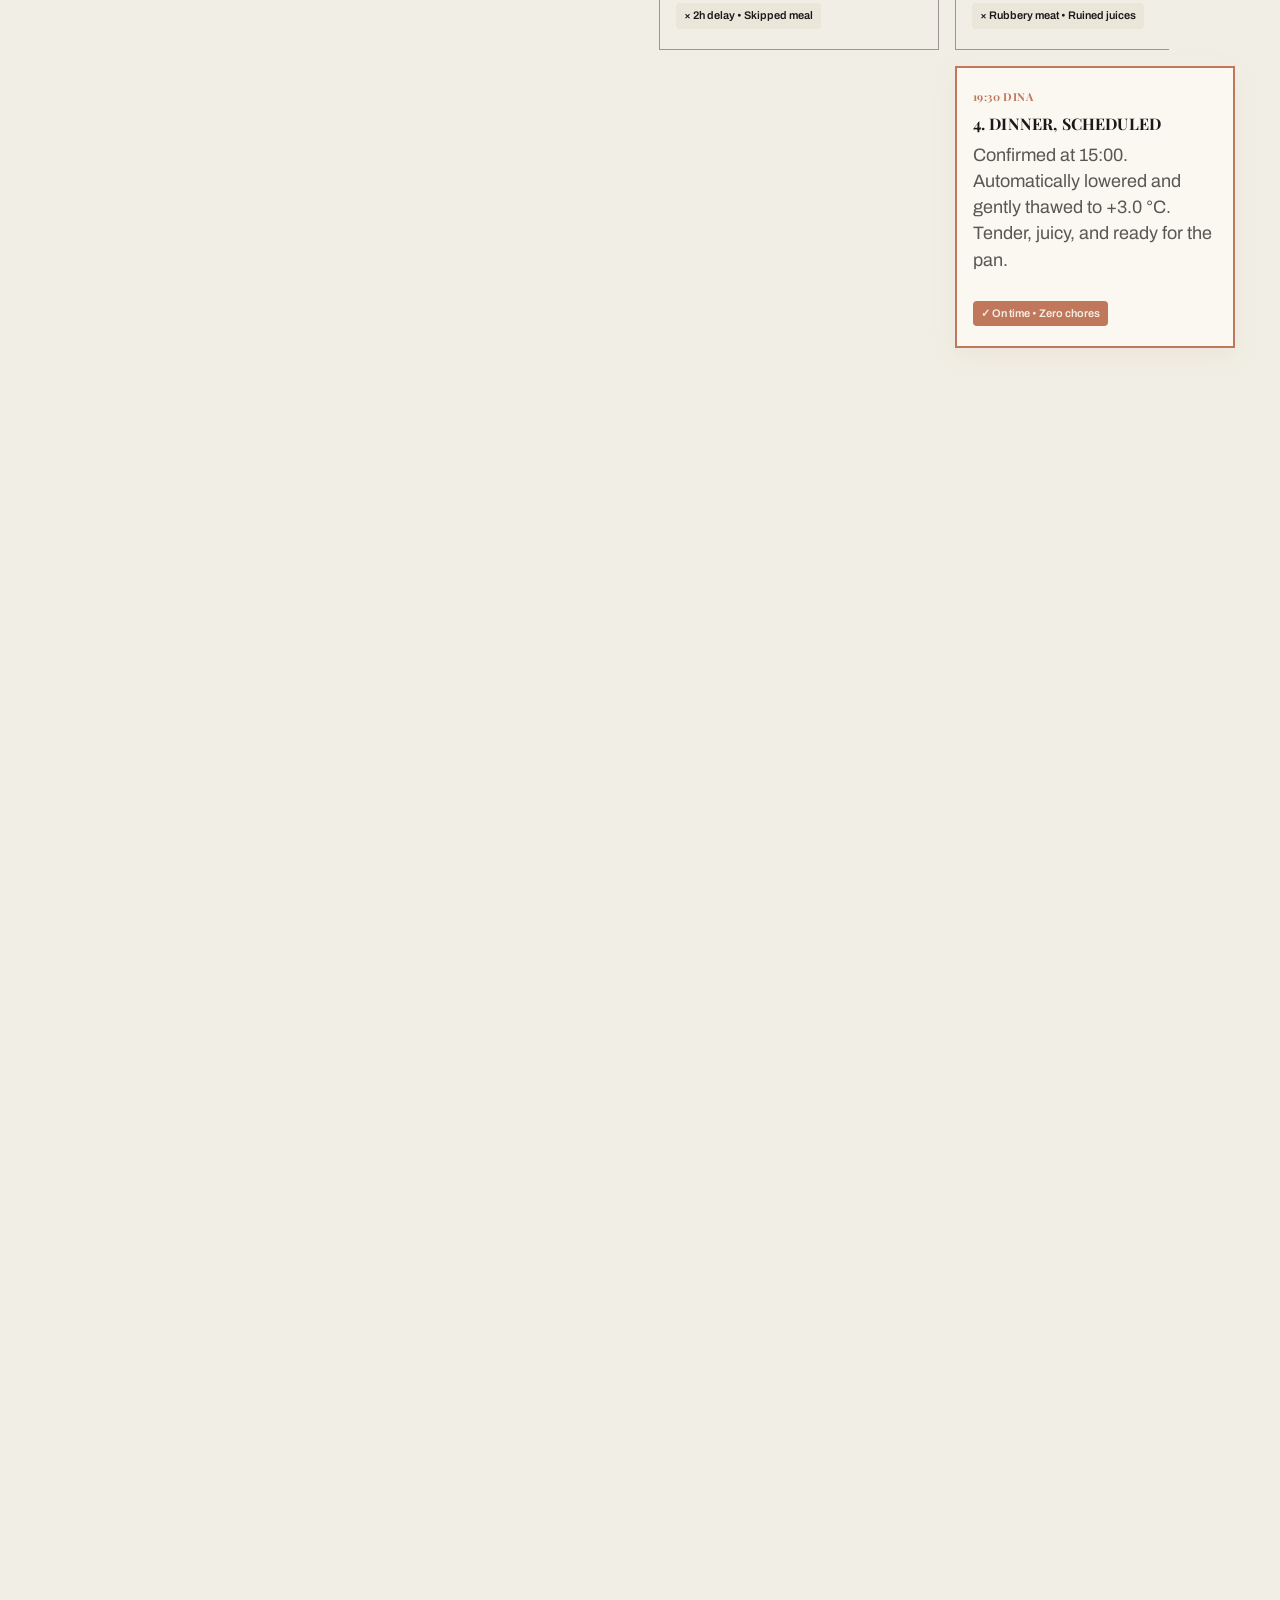
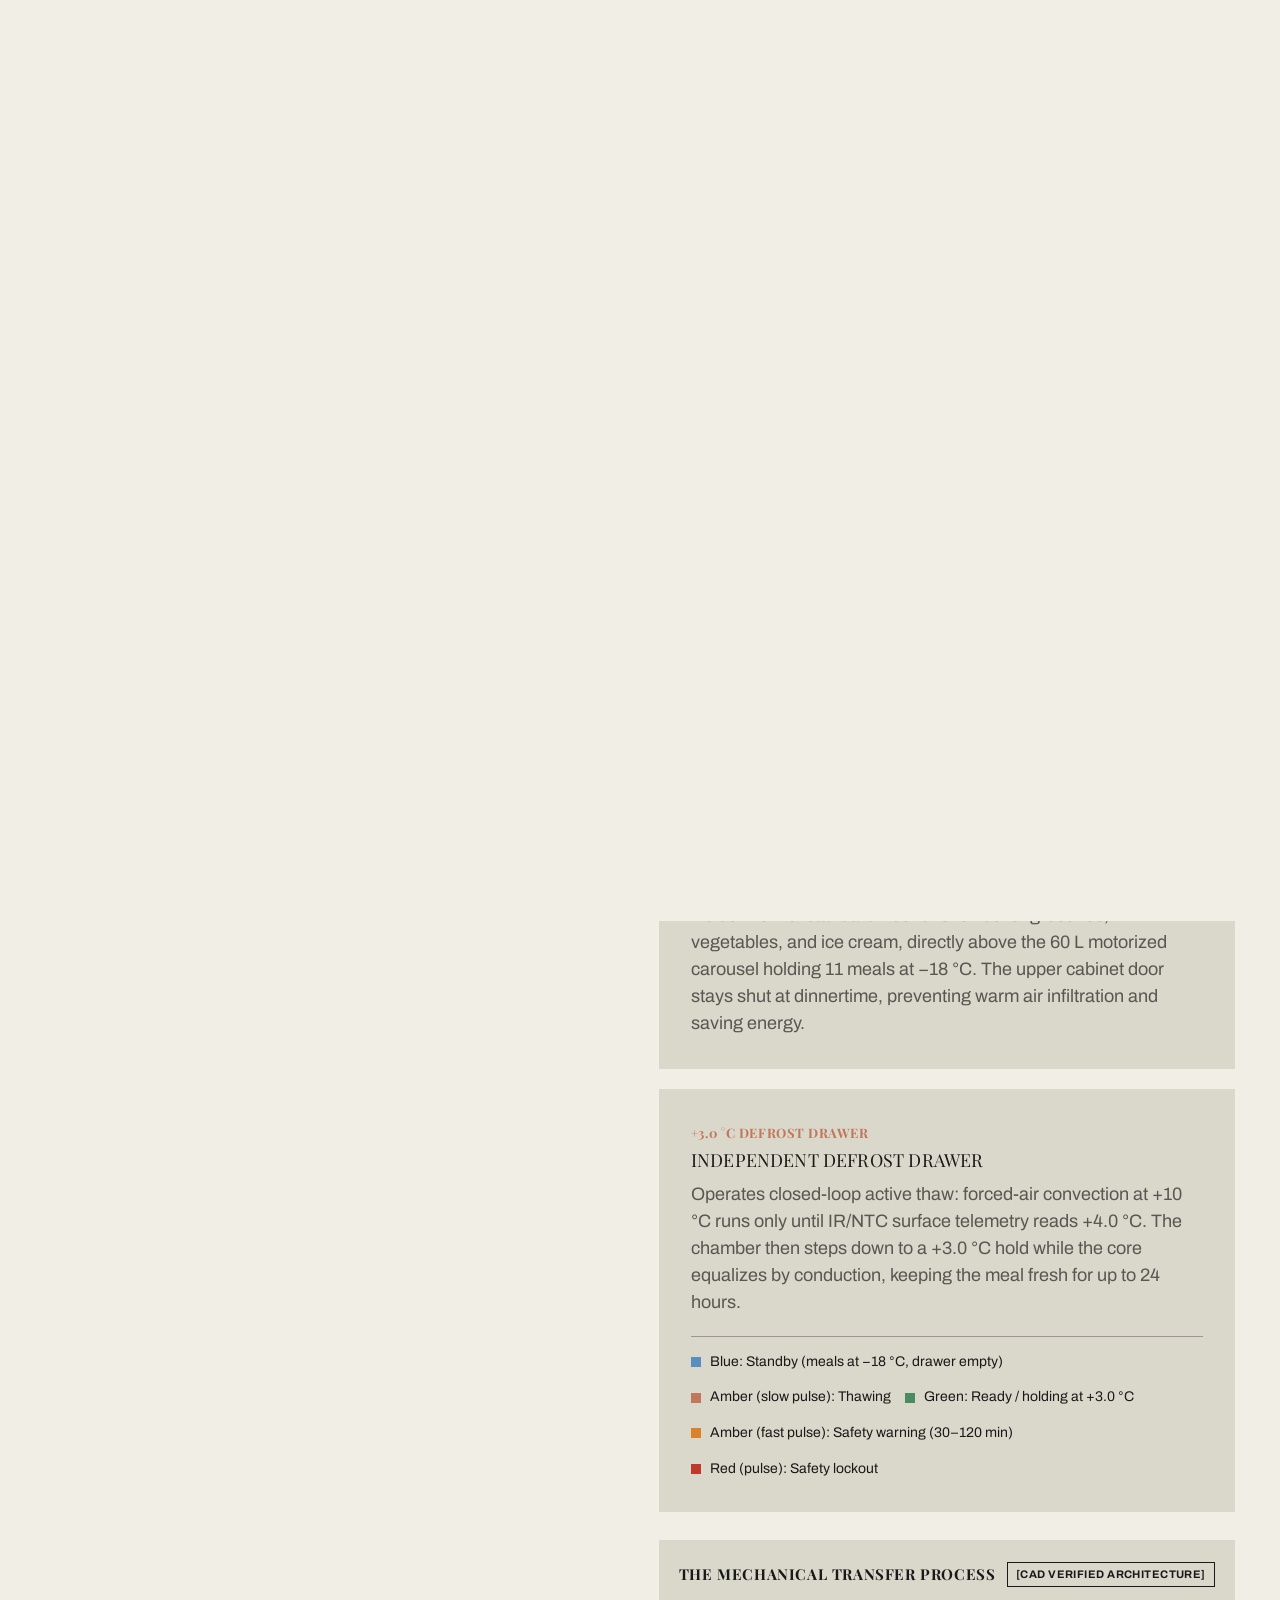
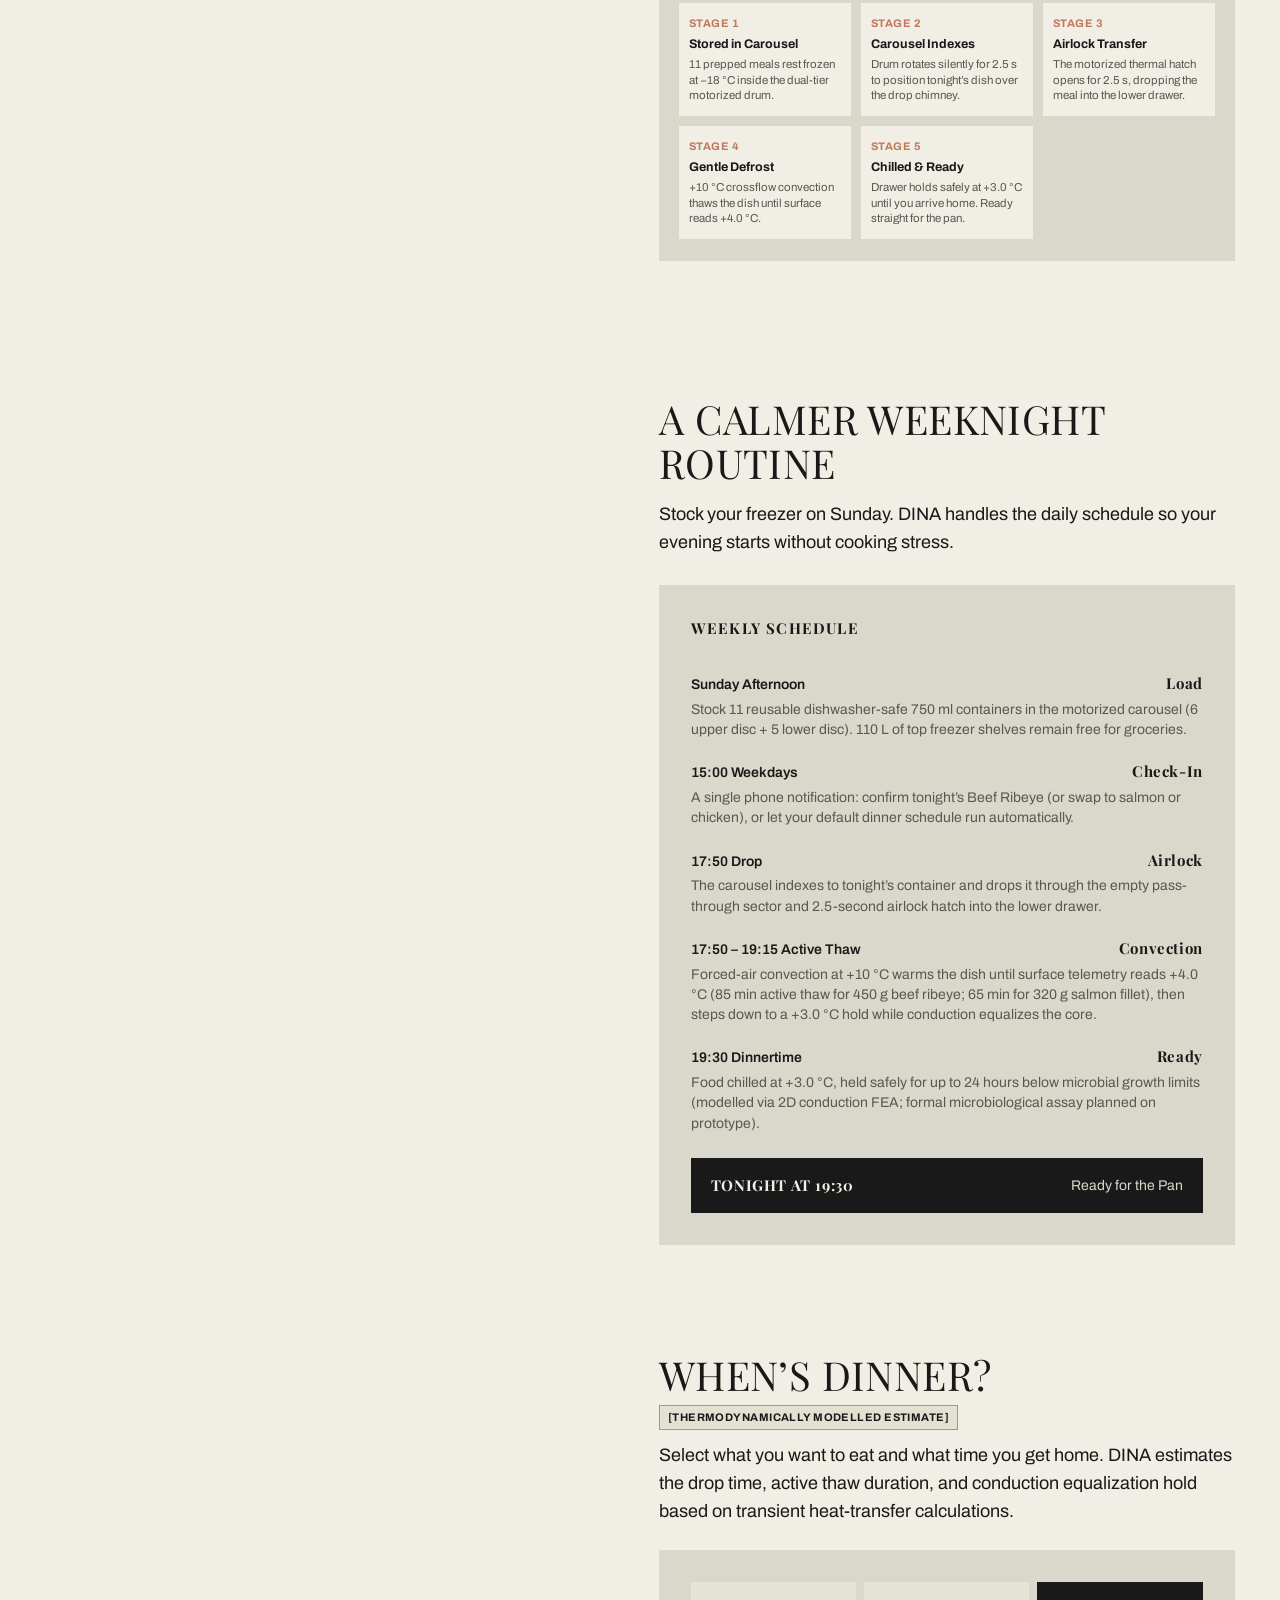
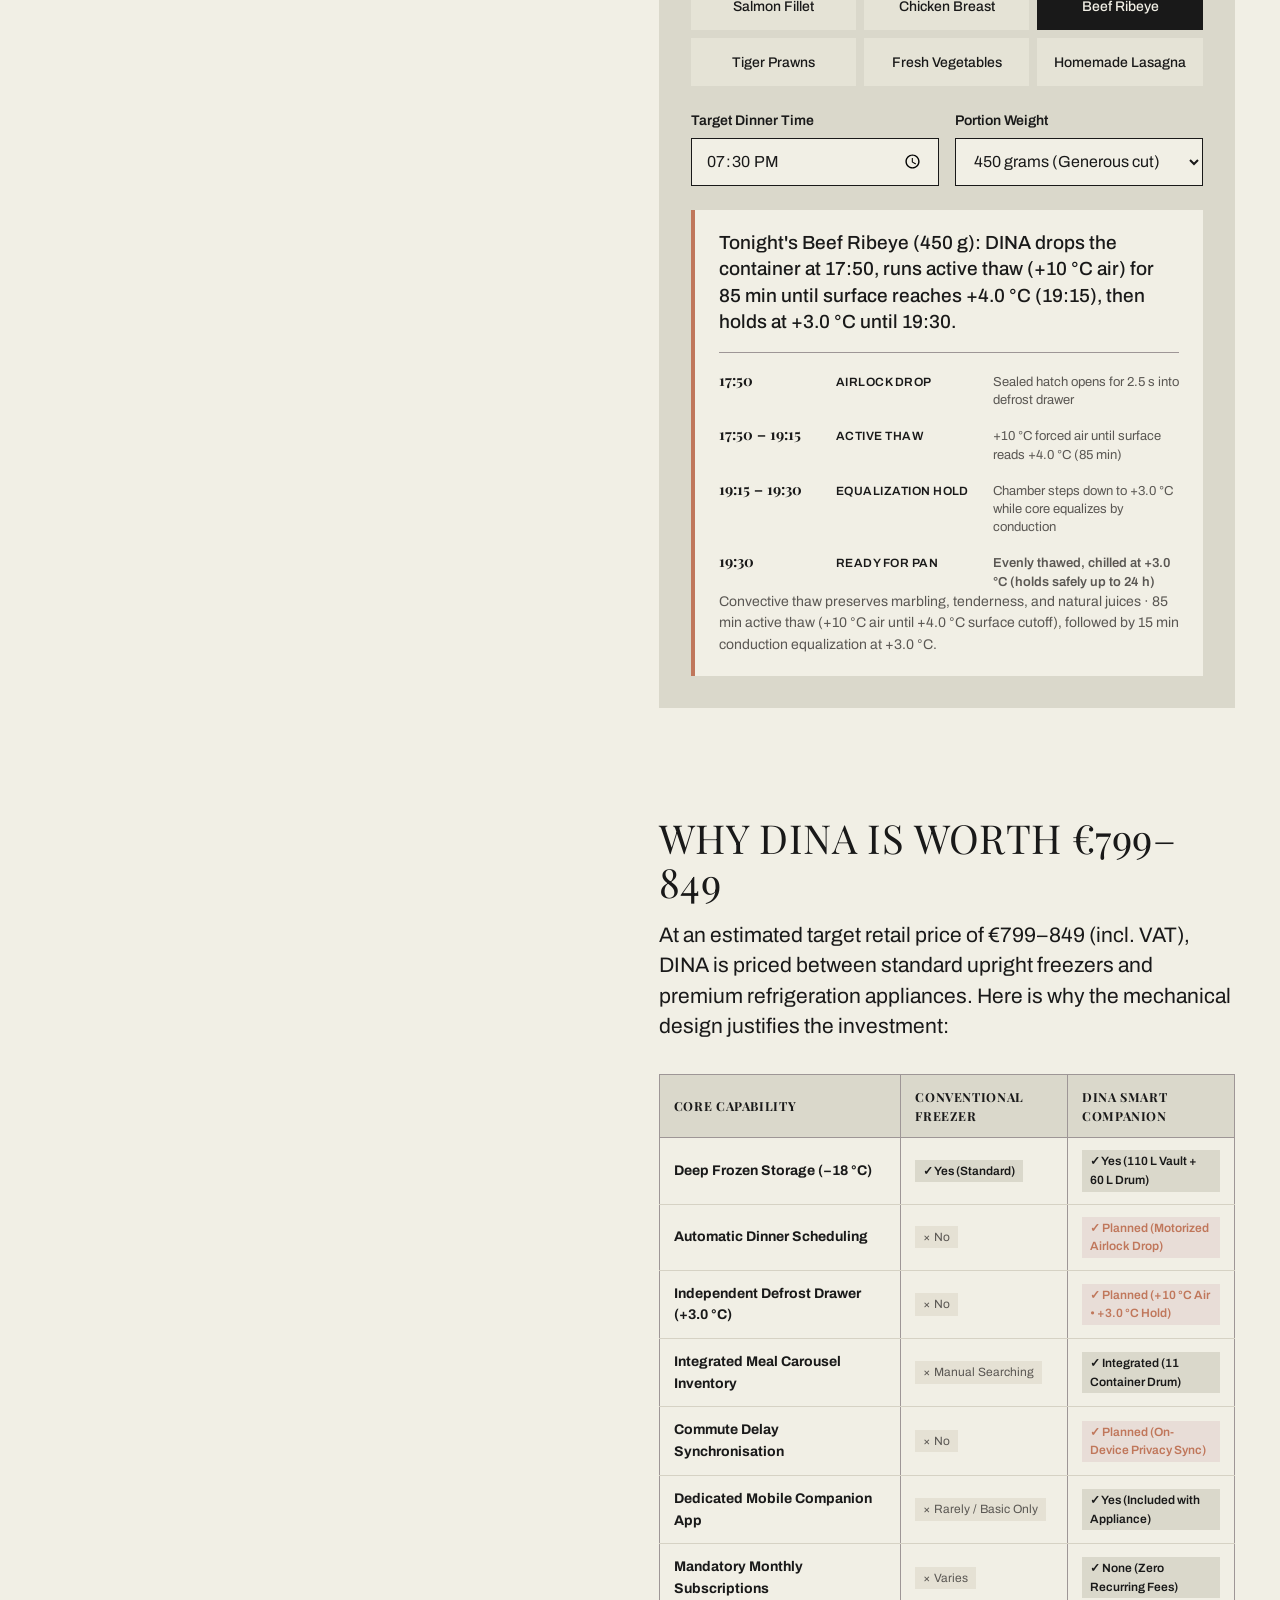
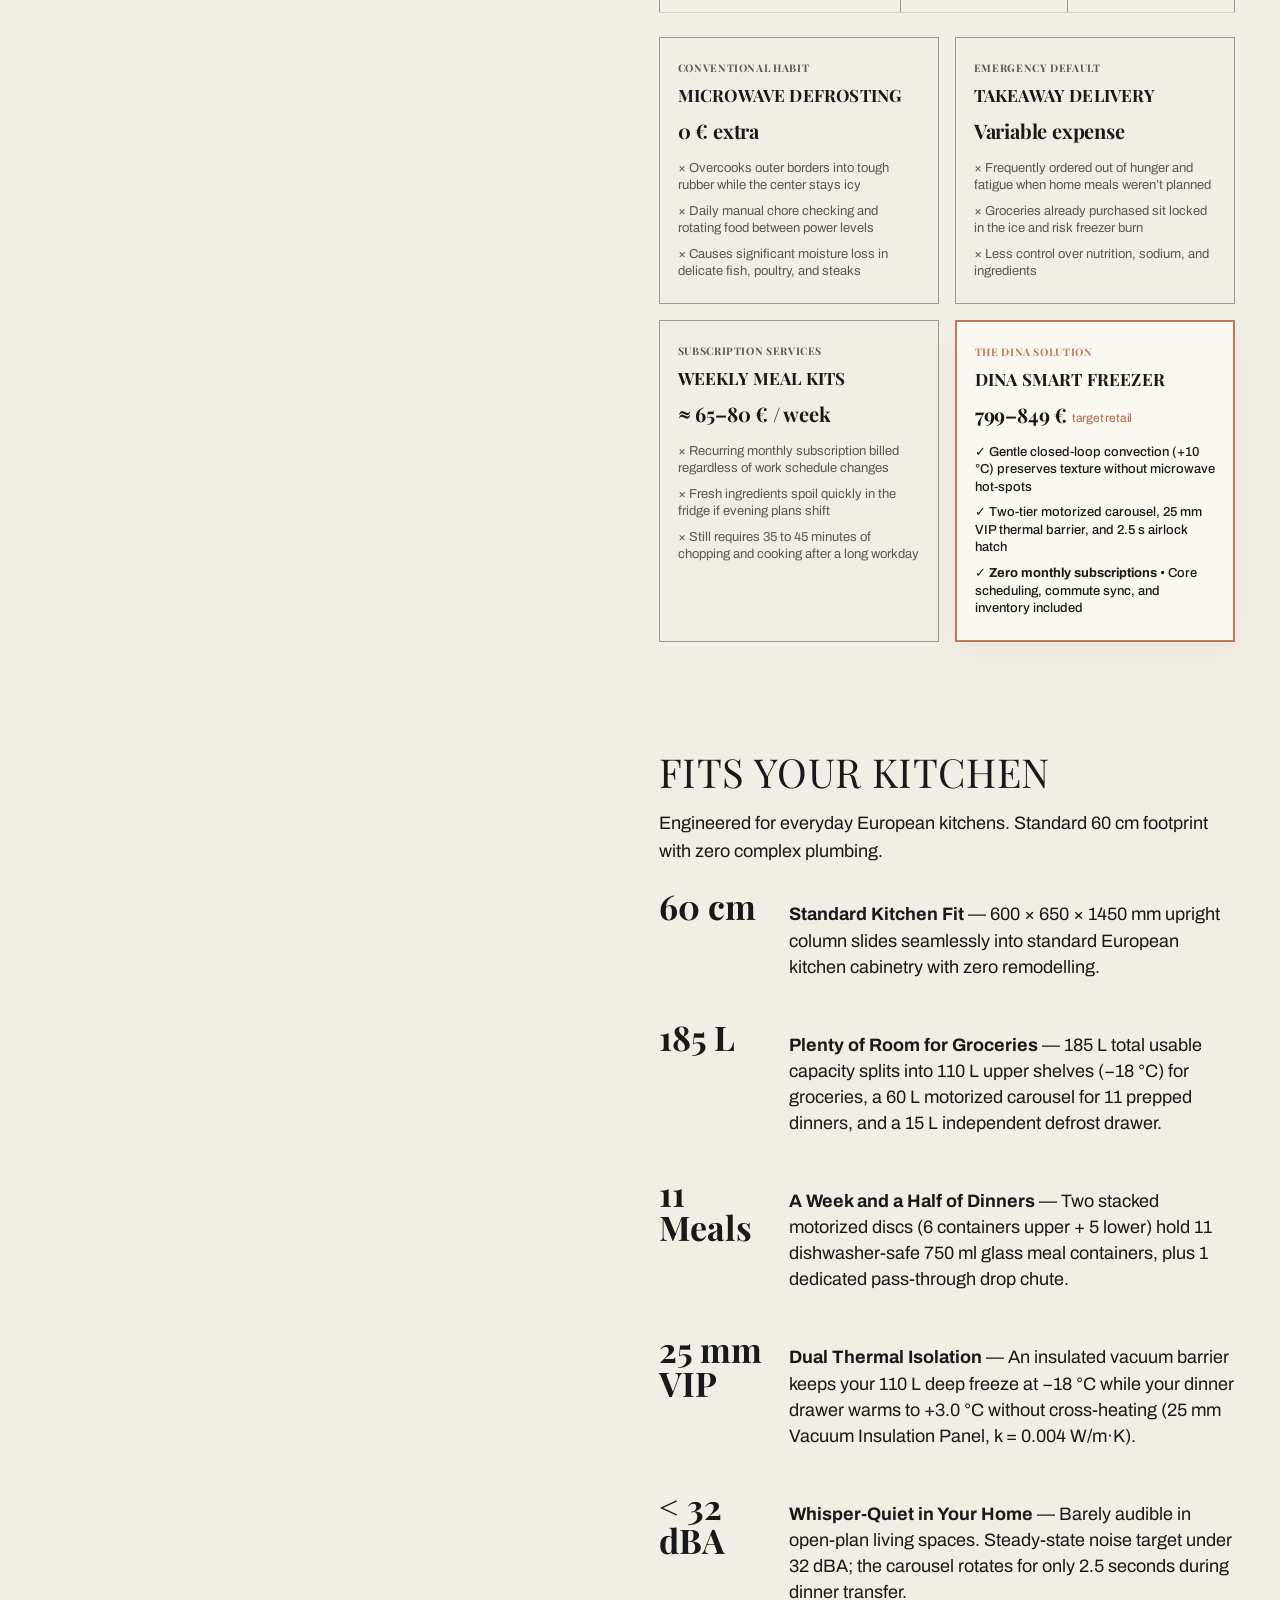
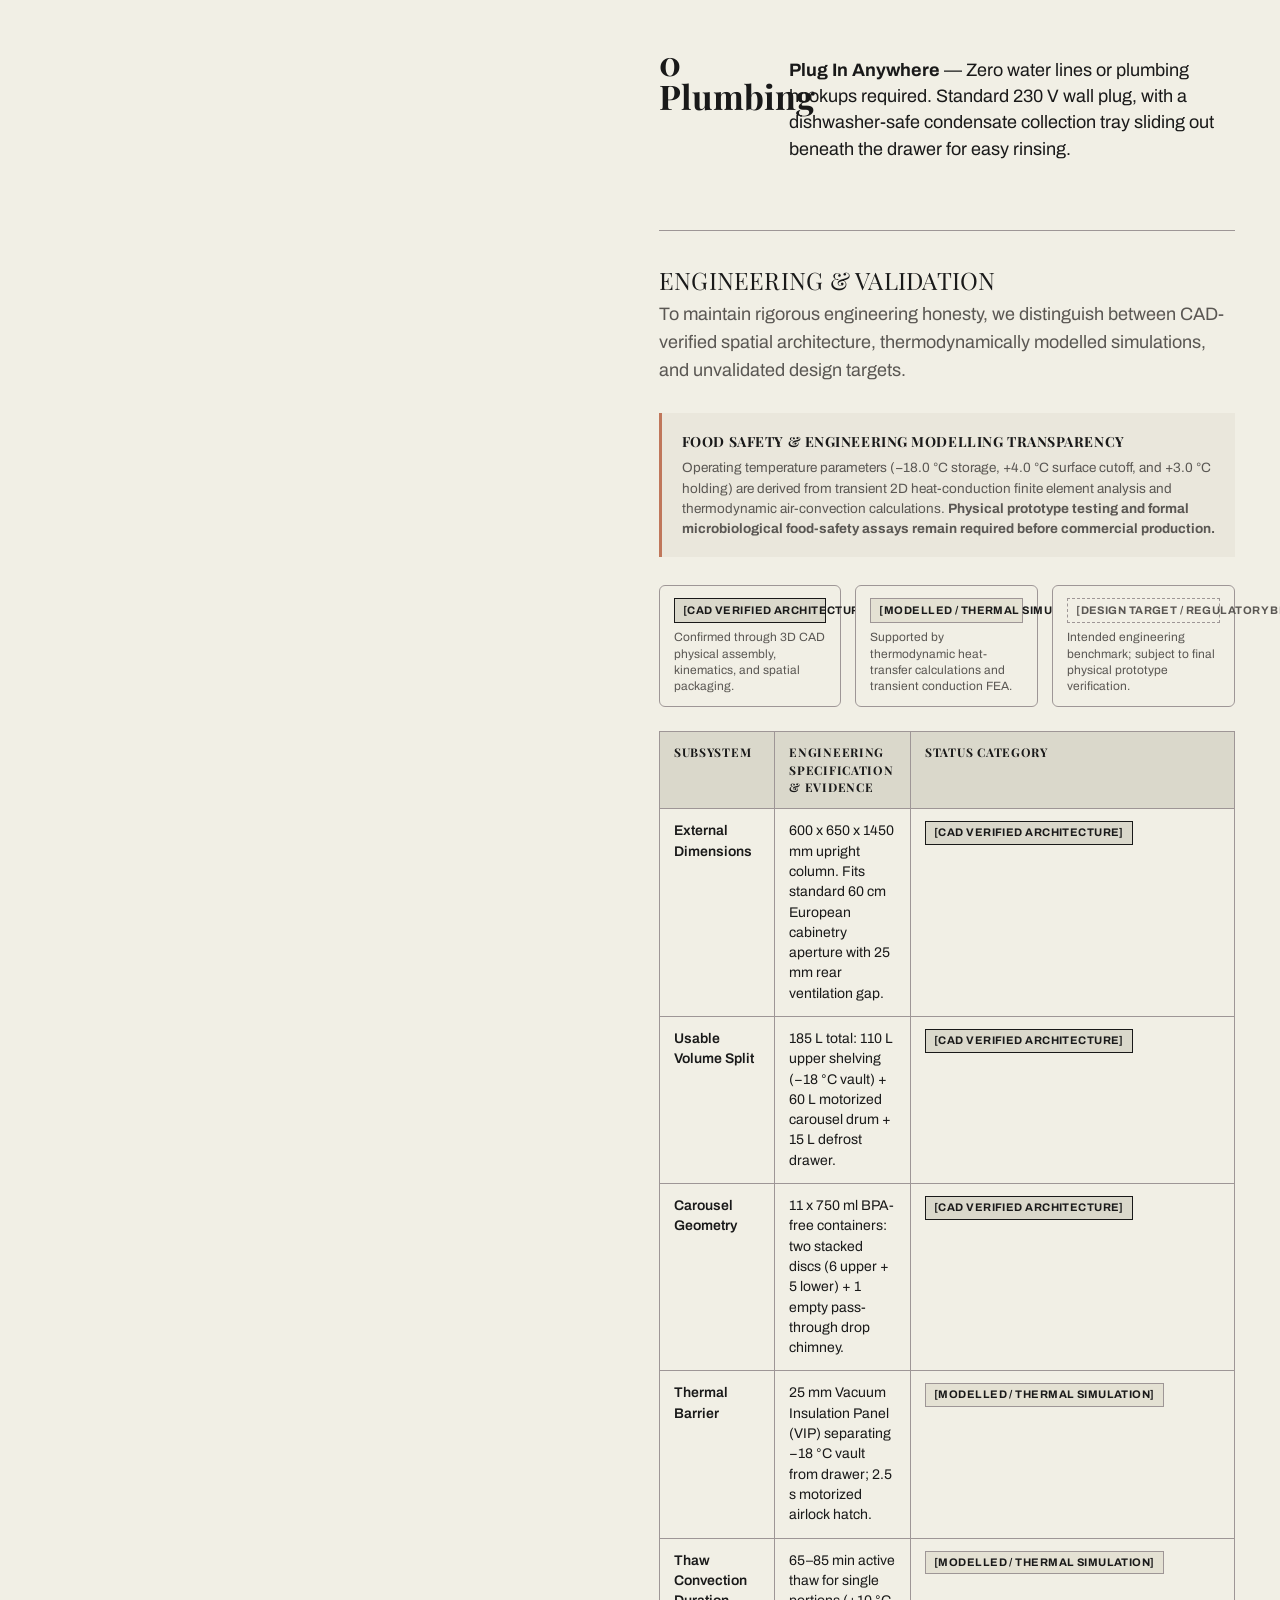
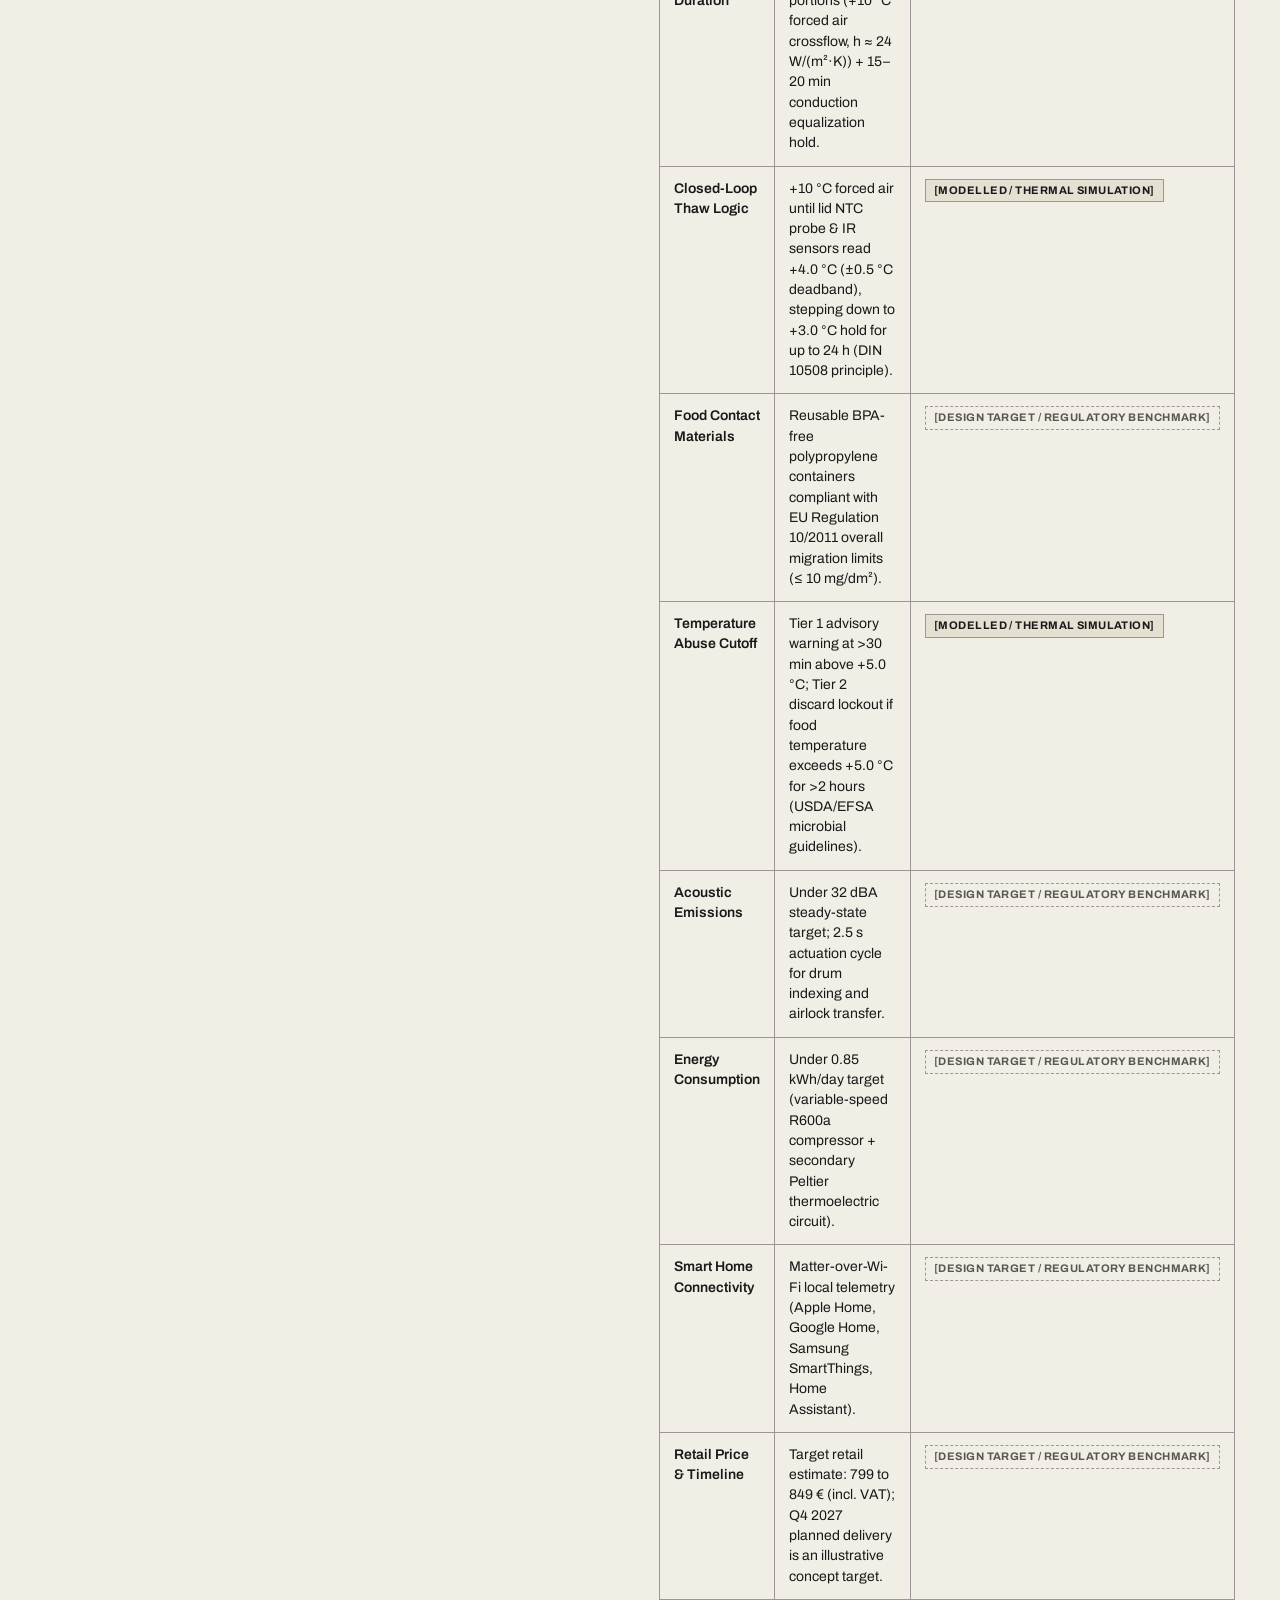
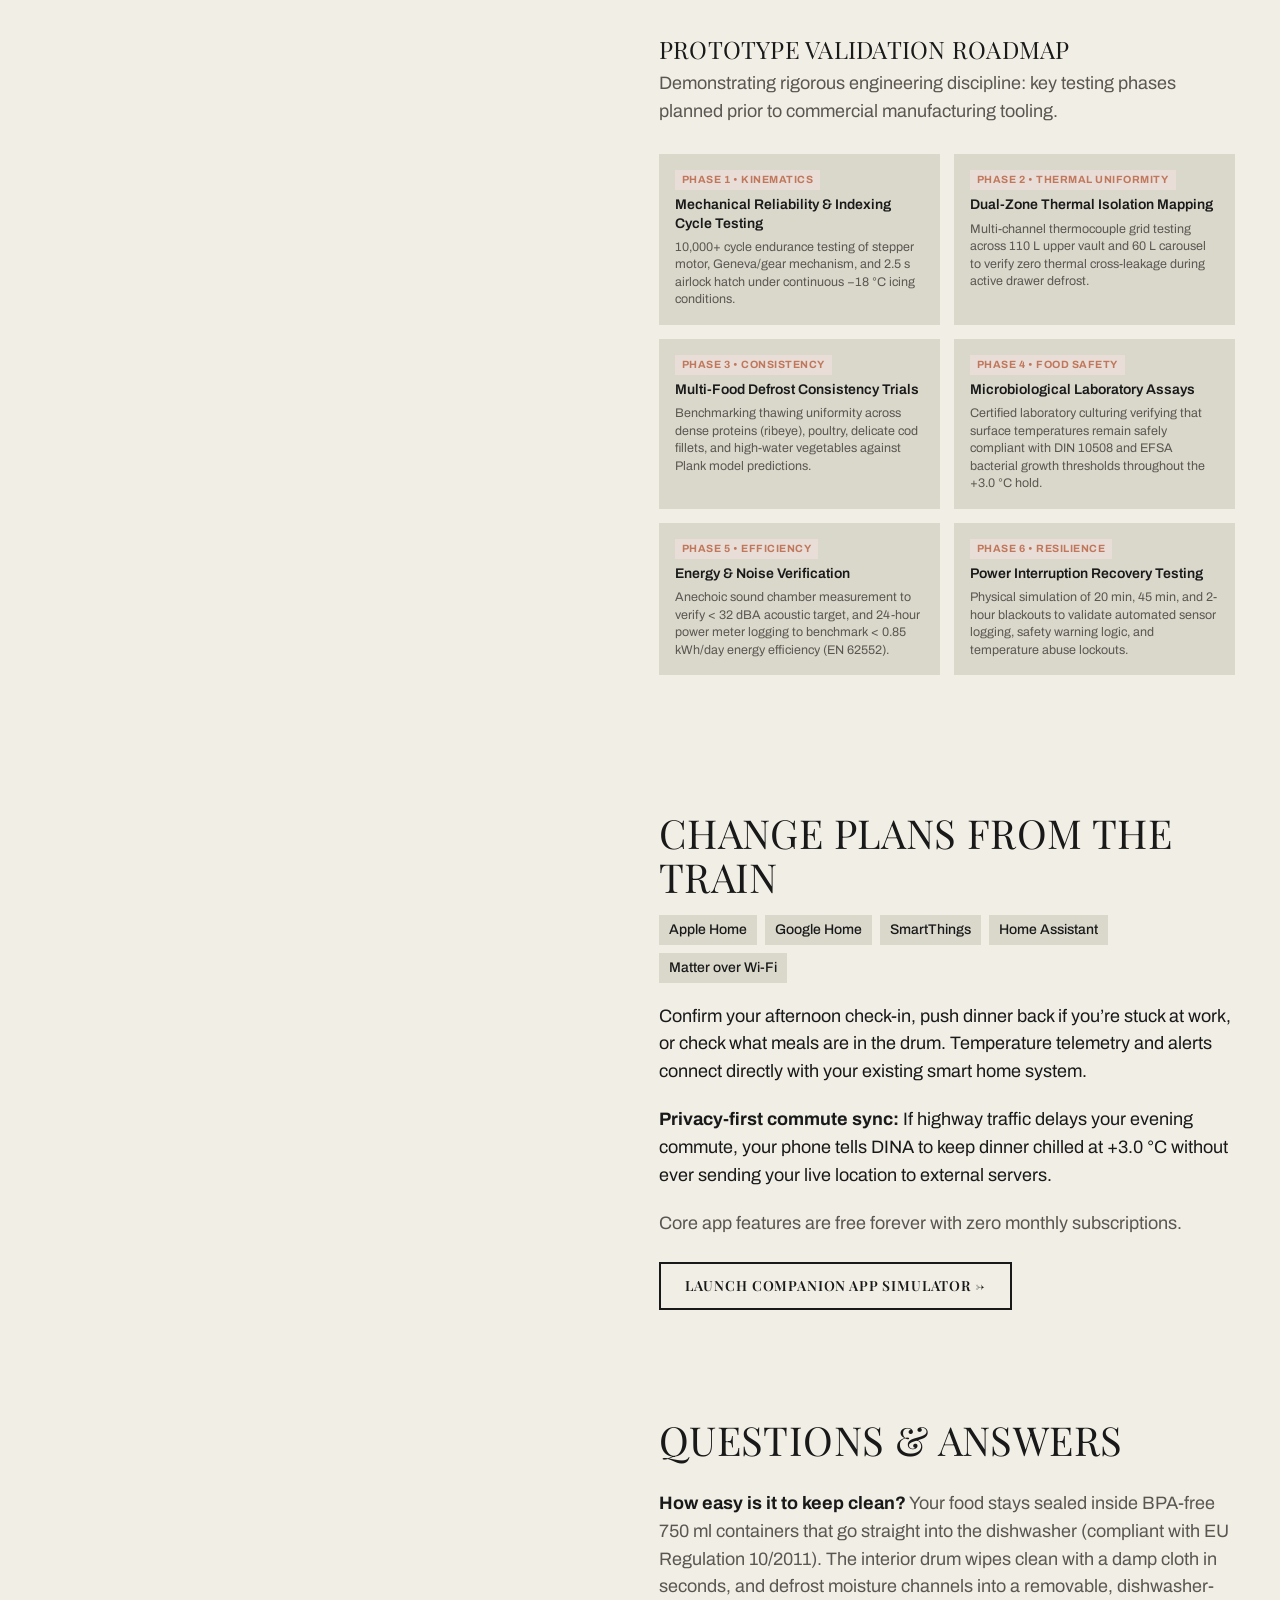
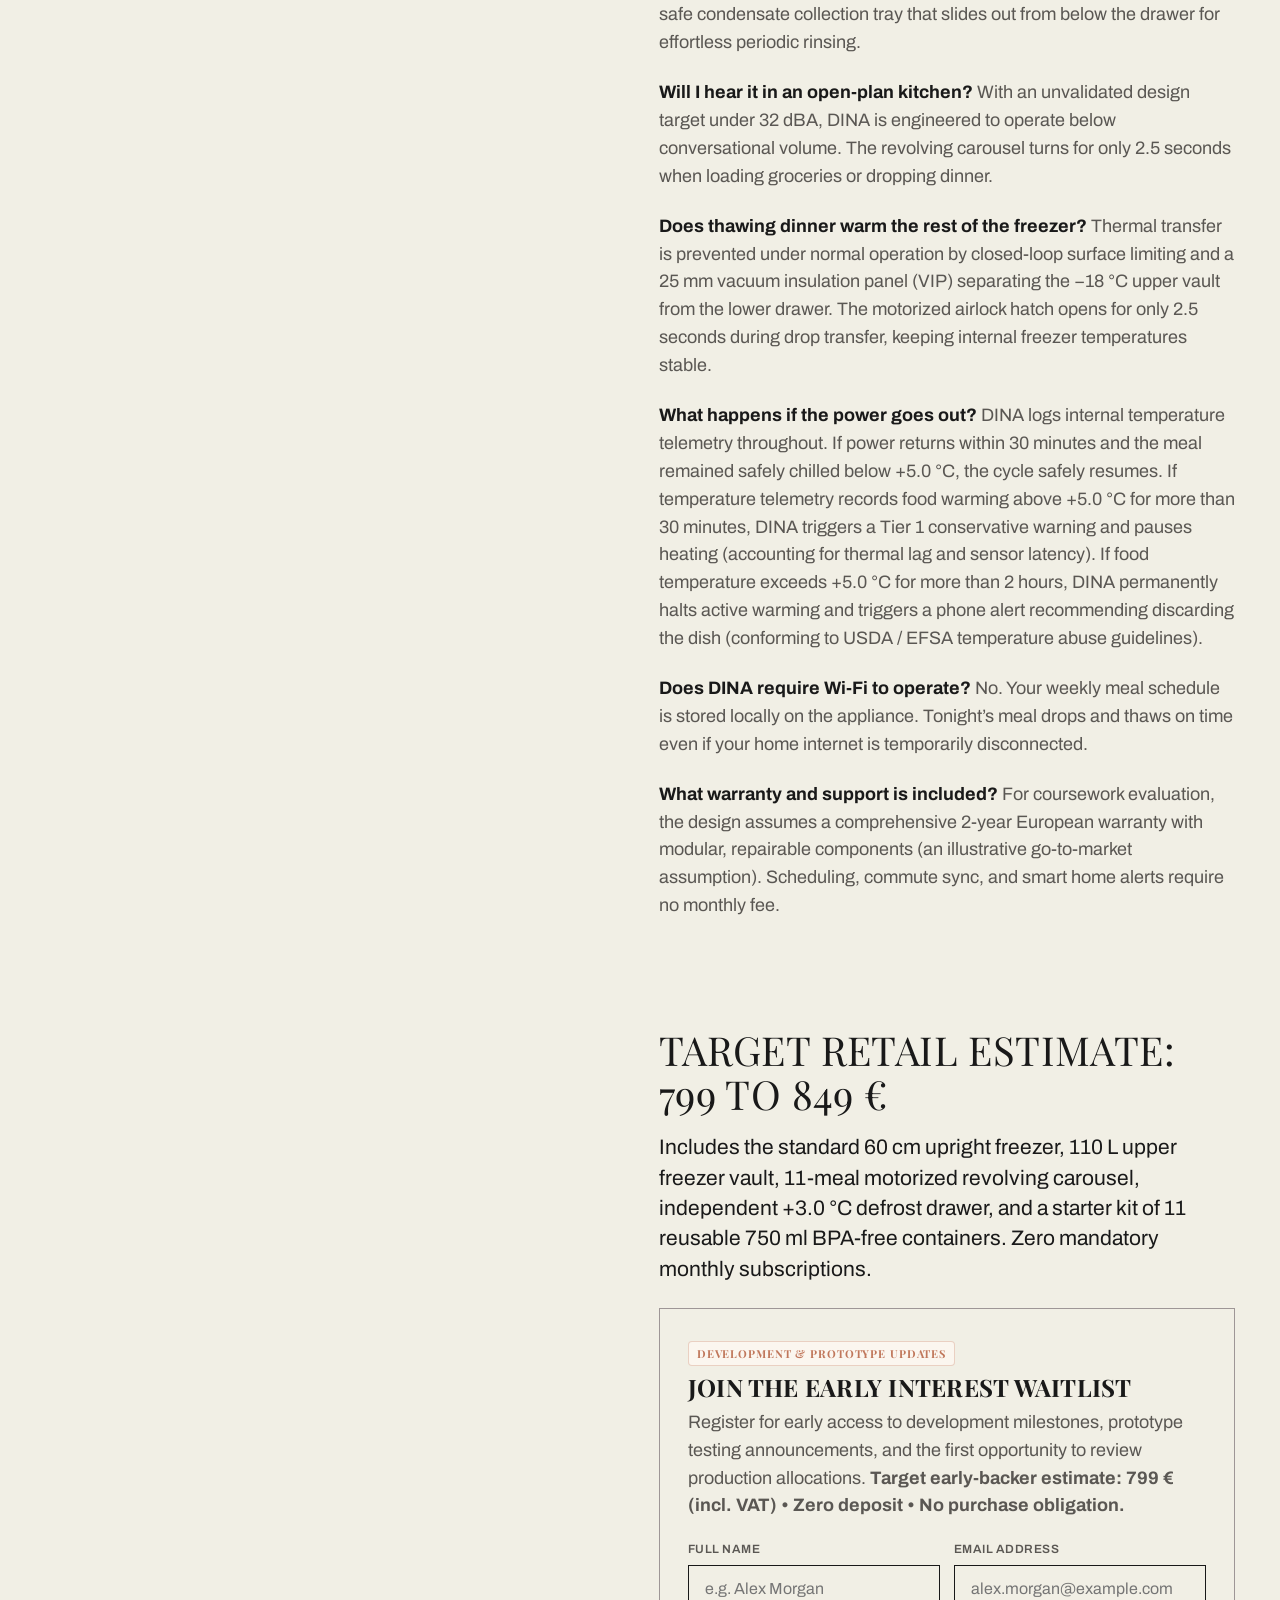
==== commit 953377bf: "fix(responsive): restore large photos on iPad split-stage and expand editorial text full-width on PC" ====
--- a/index.html
+++ b/index.html
@@ -10,8 +10,8 @@
   <link rel="icon" type="image/svg+xml" href="assets/icons/pwa-logo.svg">
   <link rel="icon" type="image/png" sizes="192x192" href="assets/images/pwa-icon-192.png">
   <link rel="apple-touch-icon" sizes="180x180" href="assets/images/apple-touch-icon.png">
-  <link rel="stylesheet" href="css/tokens.css?v=10.6">
-  <link rel="stylesheet" href="css/site.css?v=10.6">
+  <link rel="stylesheet" href="css/tokens.css?v=10.7">
+  <link rel="stylesheet" href="css/site.css?v=10.7">
 </head>
 <body>
 
@@ -409,7 +409,6 @@
             </div>
           </div>
         </div>
-      </section>
       </section>
 
       <!-- Section 4: How It Works Itinerary -->
@@ -985,7 +984,7 @@
     </div>
   </footer>
 
-  <script src="js/main.js?v=10.6"></script>
-  <script src="js/calculator.js?v=10.6"></script>
+  <script src="js/main.js?v=10.7"></script>
+  <script src="js/calculator.js?v=10.7"></script>
 </body>
 </html>
--- a/css/site.css
+++ b/css/site.css
@@ -22,7 +22,7 @@
   --t-stage: 0.65s;
 
   --nav-h: 56px;
-  --measure: 48ch;
+  --measure: 100%;
 
   /* 5 strict typographic scale steps */
   --type-display: clamp(38px, 5.5vw, 68px);
@@ -96,7 +96,7 @@
 
 p {
   margin: 0 0 20px;
-  max-width: var(--measure);
+  max-width: 100%;
   font-size: var(--type-body);
   line-height: 1.55;
   color: var(--ink);
@@ -106,6 +106,7 @@
   font-size: clamp(18px, 2.1vw, 21px);
   line-height: 1.45;
   color: var(--ink);
+  max-width: 100%;
 }
 
 p.muted, .muted {
@@ -336,9 +337,10 @@
 /* Main Split Stage Grid */
 .split-stage-wrap {
   display: grid;
-  grid-template-columns: 1fr 1fr;
+  grid-template-columns: minmax(0, 48%) minmax(0, 52%);
   min-height: calc(100svh - var(--nav-h));
   position: relative;
+  width: 100%;
 }
 
 /* Left: Sticky Visual Stage */
@@ -351,6 +353,7 @@
   display: flex;
   align-items: center;
   justify-content: center;
+  min-width: 0;
 }
 
 .stage-visual-col picture {
@@ -396,14 +399,27 @@
 
 /* Right: Scrolling Editorial Column */
 .stage-editorial-col {
-  padding: clamp(40px, 6vw, 72px) clamp(20px, 4vw, 48px);
-  display: flex;
-  flex-direction: column;
-  gap: clamp(96px, 14vh, 160px);
+  padding: clamp(36px, 5vw, 64px) clamp(20px, 3.5vw, 52px);
+  display: flex;
+  flex-direction: column;
+  gap: clamp(80px, 12vh, 140px);
+  min-width: 0;
+  width: 100%;
+  box-sizing: border-box;
+  container-type: inline-size;
+  container-name: editorial;
 }
 
 .content-section {
   scroll-margin-top: calc(var(--nav-h) + 24px);
+  width: 100%;
+  max-width: 100%;
+}
+
+.content-section p,
+.content-section p.lead {
+  width: 100%;
+  max-width: 100%;
 }
 
 /* Section 1: Hero Editorial */
@@ -452,18 +468,23 @@
 
 /* Section 2: Intro Problem */
 .intro-text-block {
-  max-width: var(--measure);
+  width: 100%;
+  max-width: 100%;
 }
 
 .intro-text-block p {
   font-size: var(--type-body);
   margin-bottom: 18px;
+  width: 100%;
+  max-width: 100%;
 }
 
 .intro-highlight-box {
   background: var(--sand);
   padding: 24px 28px;
   margin-top: 28px;
+  width: 100%;
+  max-width: 100%;
 }
 
 .intro-highlight-box p {
@@ -471,6 +492,8 @@
   font-size: clamp(17px, 1.8vw, 20px);
   font-weight: 500;
   line-height: 1.45;
+  width: 100%;
+  max-width: 100%;
 }
 
 /* Section 3: How It Works Itinerary */
@@ -1112,9 +1135,23 @@
    ========================================================================== */
 .target-audience-grid {
   display: grid;
-  grid-template-columns: repeat(3, 1fr);
+  grid-template-columns: repeat(auto-fit, minmax(260px, 1fr));
   gap: 20px;
   margin-top: 24px;
+  width: 100%;
+}
+
+@container editorial (min-width: 720px) {
+  .target-audience-grid {
+    grid-template-columns: repeat(3, 1fr);
+  }
+}
+
+@media (min-width: 1380px) {
+  .target-audience-grid {
+    grid-template-columns: repeat(3, 1fr);
+  }
+}
 }
 
 .audience-card {
@@ -1177,10 +1214,29 @@
    ========================================================================== */
 .value-comparison-grid {
   display: grid;
-  grid-template-columns: repeat(4, 1fr);
+  grid-template-columns: repeat(2, 1fr);
   gap: 16px;
   margin-top: 28px;
   align-items: stretch;
+  width: 100%;
+}
+
+@container editorial (min-width: 720px) {
+  .value-comparison-grid {
+    grid-template-columns: repeat(4, 1fr);
+  }
+}
+
+@media (min-width: 1380px) {
+  .value-comparison-grid {
+    grid-template-columns: repeat(4, 1fr);
+  }
+}
+
+@media (max-width: 580px) {
+  .value-comparison-grid {
+    grid-template-columns: 1fr;
+  }
 }
 
 .comp-card {
@@ -1262,10 +1318,29 @@
    ========================================================================== */
 .problem-story-grid {
   display: grid;
-  grid-template-columns: repeat(4, 1fr);
+  grid-template-columns: repeat(2, 1fr);
   gap: 16px;
   margin-top: 24px;
   margin-bottom: 24px;
+  width: 100%;
+}
+
+@container editorial (min-width: 680px) {
+  .problem-story-grid {
+    grid-template-columns: repeat(4, 1fr);
+  }
+}
+
+@media (min-width: 1380px) {
+  .problem-story-grid {
+    grid-template-columns: repeat(4, 1fr);
+  }
+}
+
+@media (max-width: 540px) {
+  .problem-story-grid {
+    grid-template-columns: 1fr;
+  }
 }
 
 .problem-story-card {
@@ -1335,27 +1410,28 @@
   color: var(--paper);
 }
 
-@media (max-width: 900px) {
-  .problem-story-grid {
-    grid-template-columns: repeat(2, 1fr);
-  }
-}
-
-@media (max-width: 540px) {
-  .problem-story-grid {
-    grid-template-columns: 1fr;
-  }
-}
-
 /* ==========================================================================
    3-TIER VALIDATION LEGEND
    ========================================================================== */
 .validation-legend-grid {
   display: grid;
-  grid-template-columns: repeat(3, 1fr);
+  grid-template-columns: repeat(auto-fit, minmax(180px, 1fr));
   gap: 14px;
   margin-top: 16px;
   margin-bottom: 20px;
+  width: 100%;
+}
+
+@container editorial (min-width: 680px) {
+  .validation-legend-grid {
+    grid-template-columns: repeat(3, 1fr);
+  }
+}
+
+@media (min-width: 1380px) {
+  .validation-legend-grid {
+    grid-template-columns: repeat(3, 1fr);
+  }
 }
 
 .legend-card {
@@ -1420,8 +1496,21 @@
 
 .waitlist-fields-grid {
   display: grid;
-  grid-template-columns: repeat(3, 1fr);
+  grid-template-columns: repeat(auto-fit, minmax(180px, 1fr));
   gap: 14px;
+  width: 100%;
+}
+
+@container editorial (min-width: 680px) {
+  .waitlist-fields-grid {
+    grid-template-columns: repeat(3, 1fr);
+  }
+}
+
+@media (min-width: 1380px) {
+  .waitlist-fields-grid {
+    grid-template-columns: repeat(3, 1fr);
+  }
 }
 
 .waitlist-field {
@@ -1510,7 +1599,7 @@
   }
 
   p, p.lead, .intro-text-block, .breakout-header, .footer-footnote {
-    max-width: 58ch;
+    max-width: 100%;
   }
 
   .hero-actions-row {
@@ -1694,9 +1783,28 @@
 /* 1. Hero 4-Step Visual Process Sequence */
 .hero-four-steps-grid {
   display: grid;
-  grid-template-columns: repeat(4, 1fr);
+  grid-template-columns: repeat(2, 1fr);
   gap: 12px;
   margin: 28px 0 24px;
+  width: 100%;
+}
+
+@container editorial (min-width: 680px) {
+  .hero-four-steps-grid {
+    grid-template-columns: repeat(4, 1fr);
+  }
+}
+
+@media (min-width: 1380px) {
+  .hero-four-steps-grid {
+    grid-template-columns: repeat(4, 1fr);
+  }
+}
+
+@media (max-width: 520px) {
+  .hero-four-steps-grid {
+    grid-template-columns: 1fr;
+  }
 }
 
 .hero-step-card {
@@ -1847,9 +1955,28 @@
 
 .mechanical-steps-row {
   display: grid;
-  grid-template-columns: repeat(5, 1fr);
+  grid-template-columns: repeat(auto-fit, minmax(140px, 1fr));
   gap: 10px;
   position: relative;
+  width: 100%;
+}
+
+@container editorial (min-width: 760px) {
+  .mechanical-steps-row {
+    grid-template-columns: repeat(5, 1fr);
+  }
+}
+
+@media (min-width: 1440px) {
+  .mechanical-steps-row {
+    grid-template-columns: repeat(5, 1fr);
+  }
+}
+
+@media (max-width: 600px) {
+  .mechanical-steps-row {
+    grid-template-columns: 1fr;
+  }
 }
 
 .mech-step {
@@ -1955,14 +2082,6 @@
 
 /* Responsive adjustments for new modules */
 @media (max-width: 899px) {
-  .hero-four-steps-grid {
-    grid-template-columns: repeat(2, 1fr);
-    gap: 10px;
-  }
-  .mechanical-steps-row {
-    grid-template-columns: 1fr;
-    gap: 8px;
-  }
   .roadmap-grid {
     grid-template-columns: 1fr;
   }
@@ -1970,9 +2089,3 @@
     grid-template-columns: 1fr;
   }
 }
-
-@media (max-width: 520px) {
-  .hero-four-steps-grid {
-    grid-template-columns: 1fr;
-  }
-}
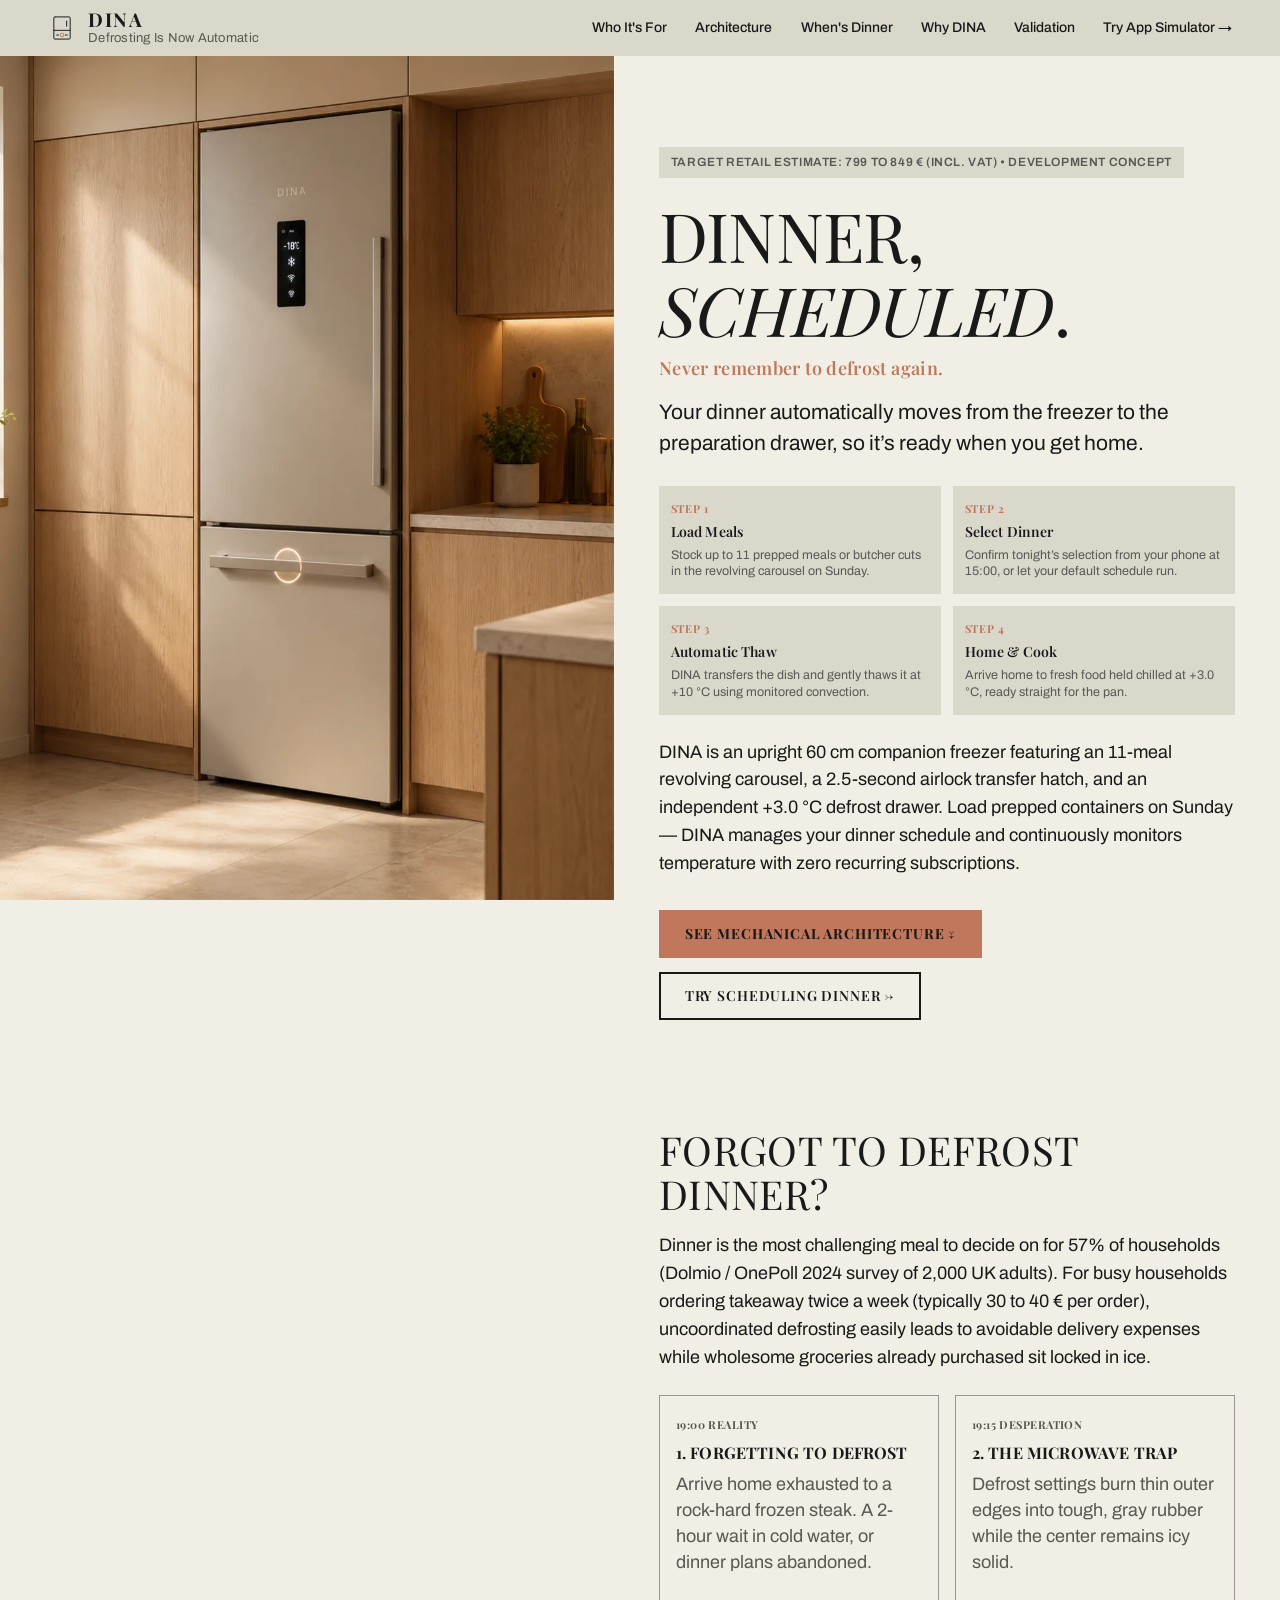
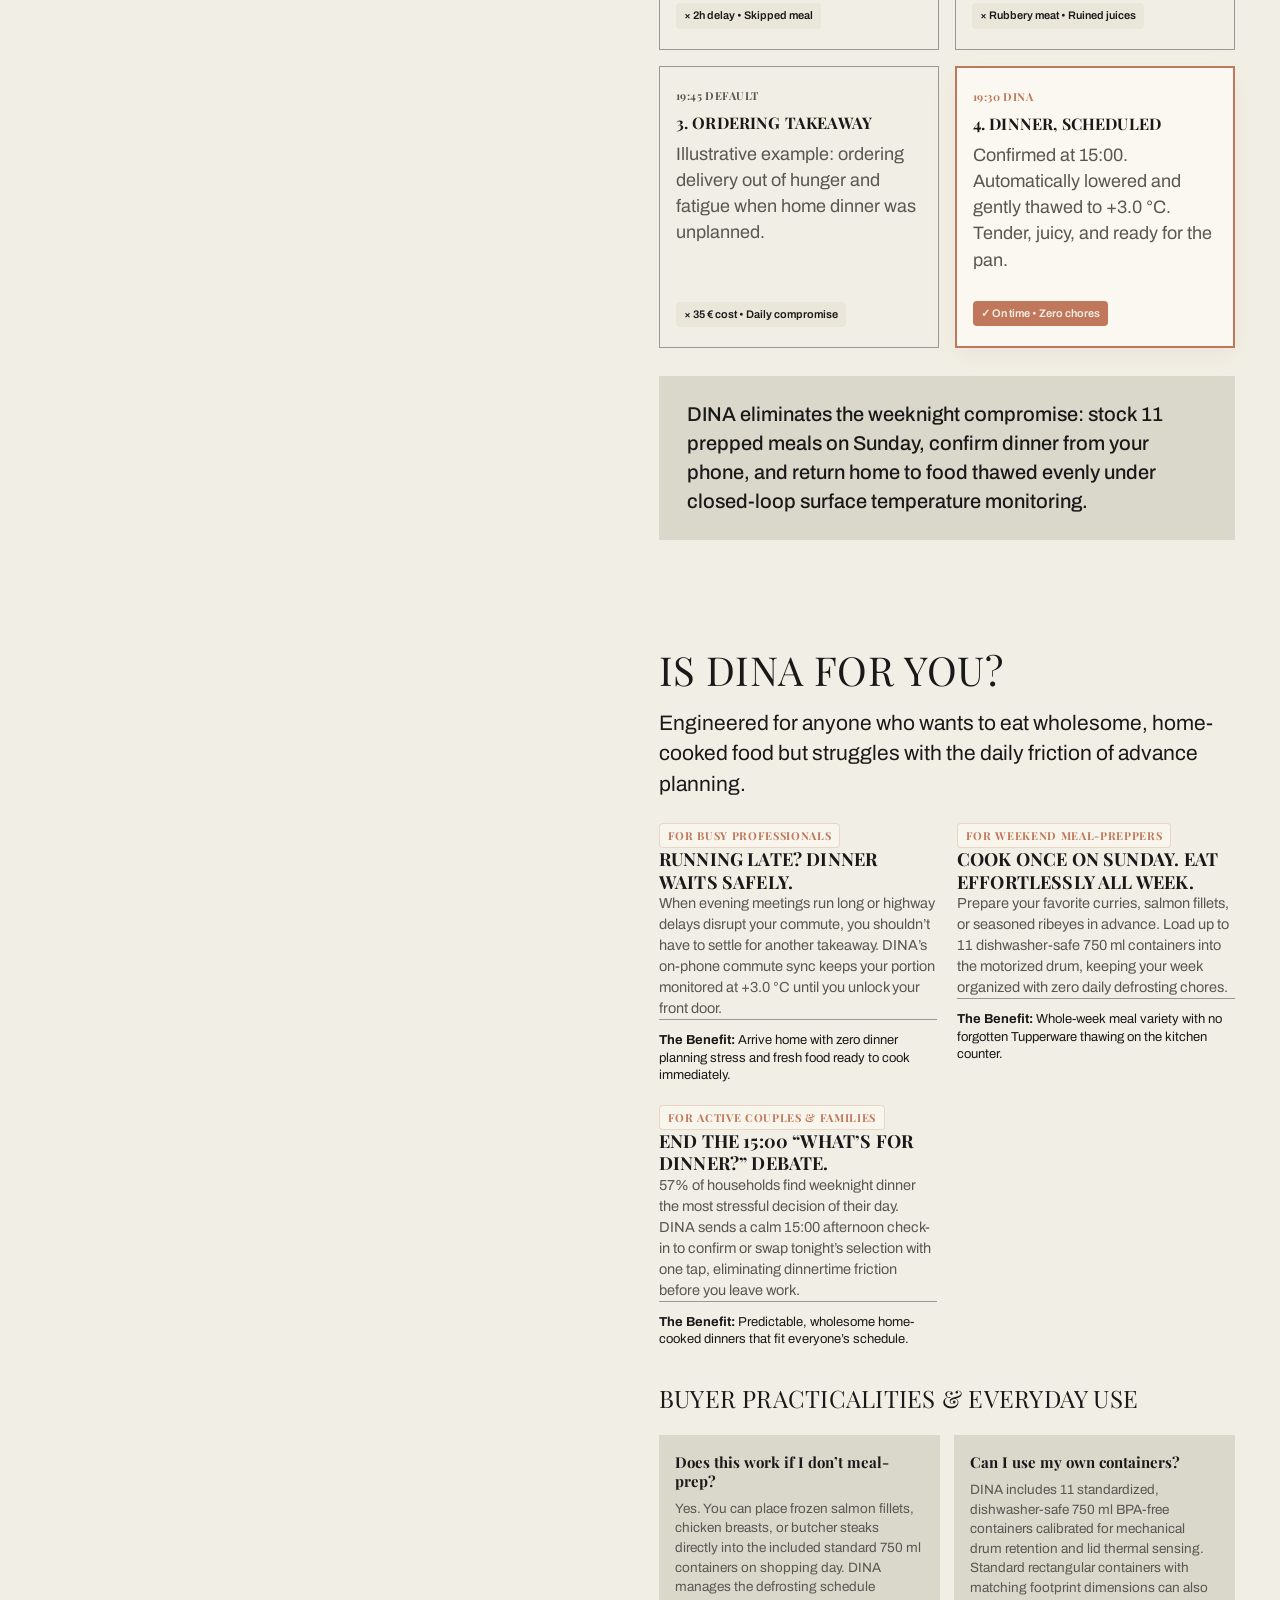
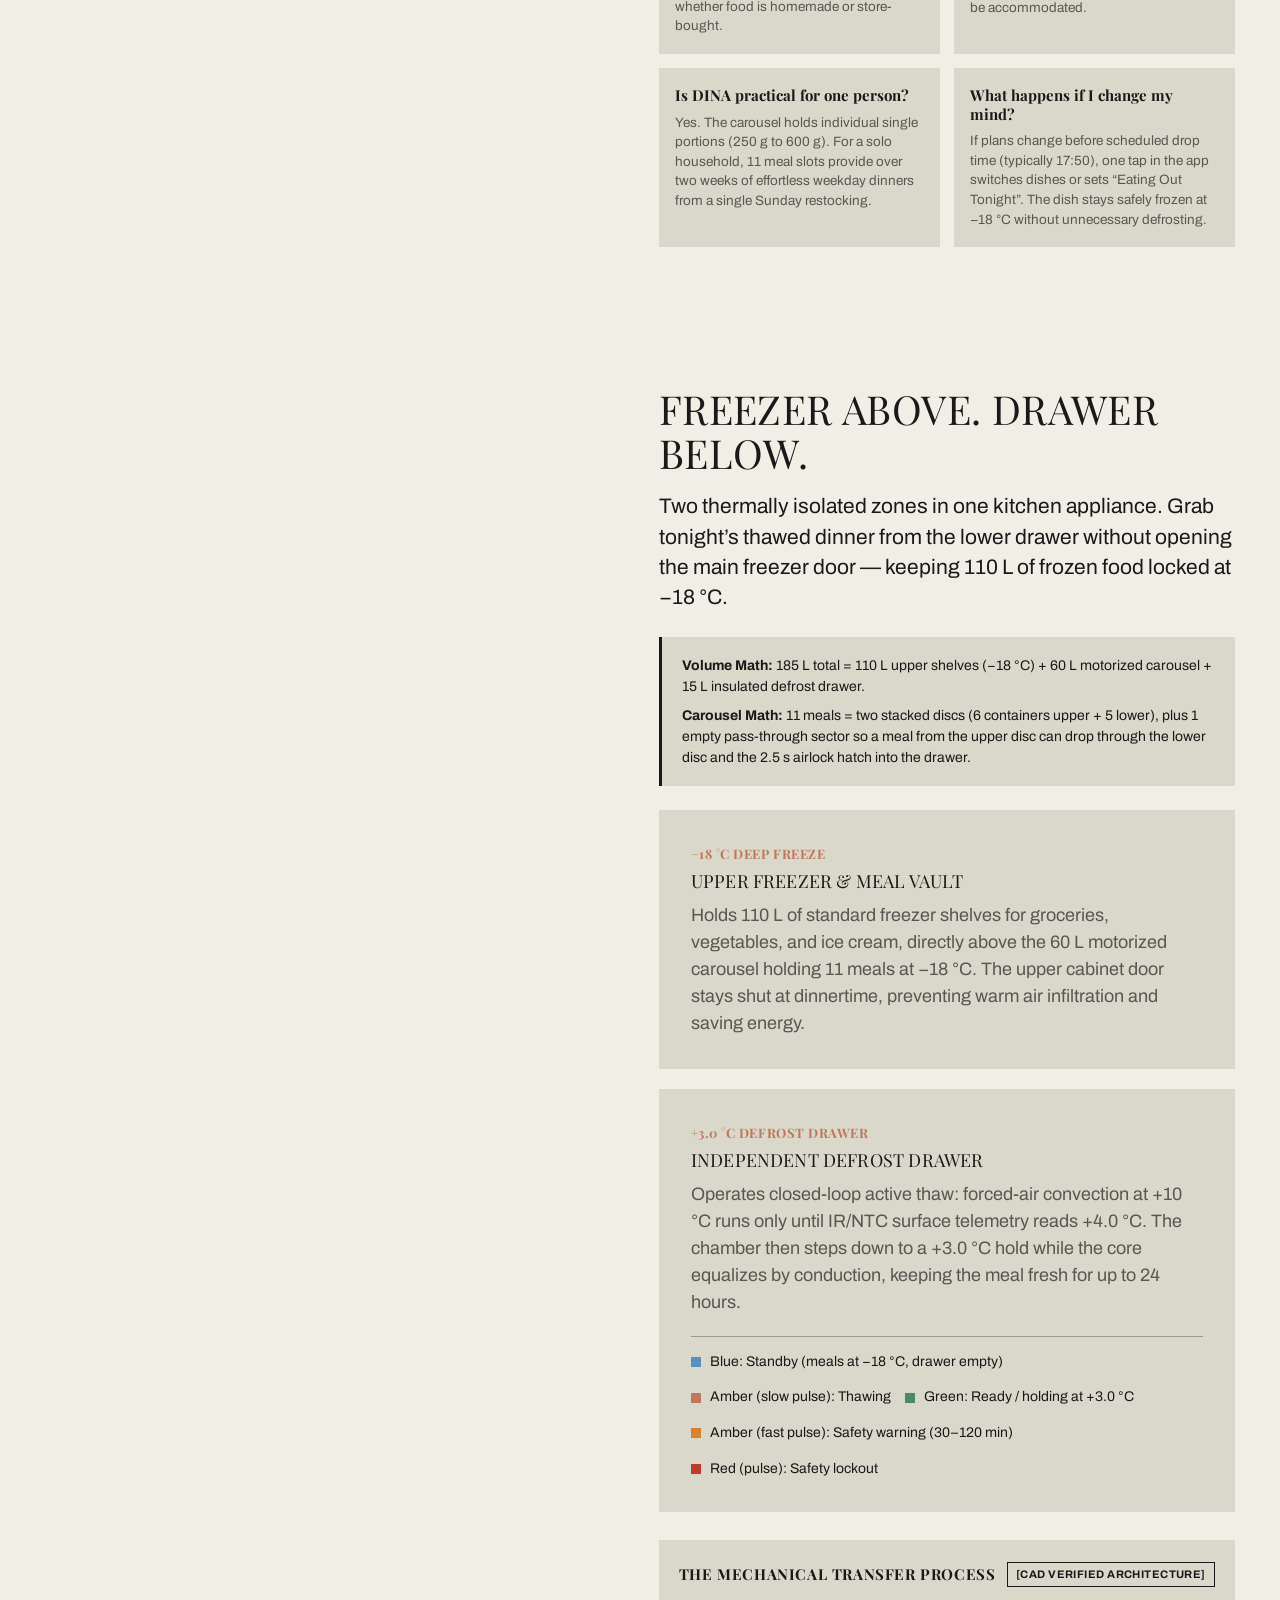
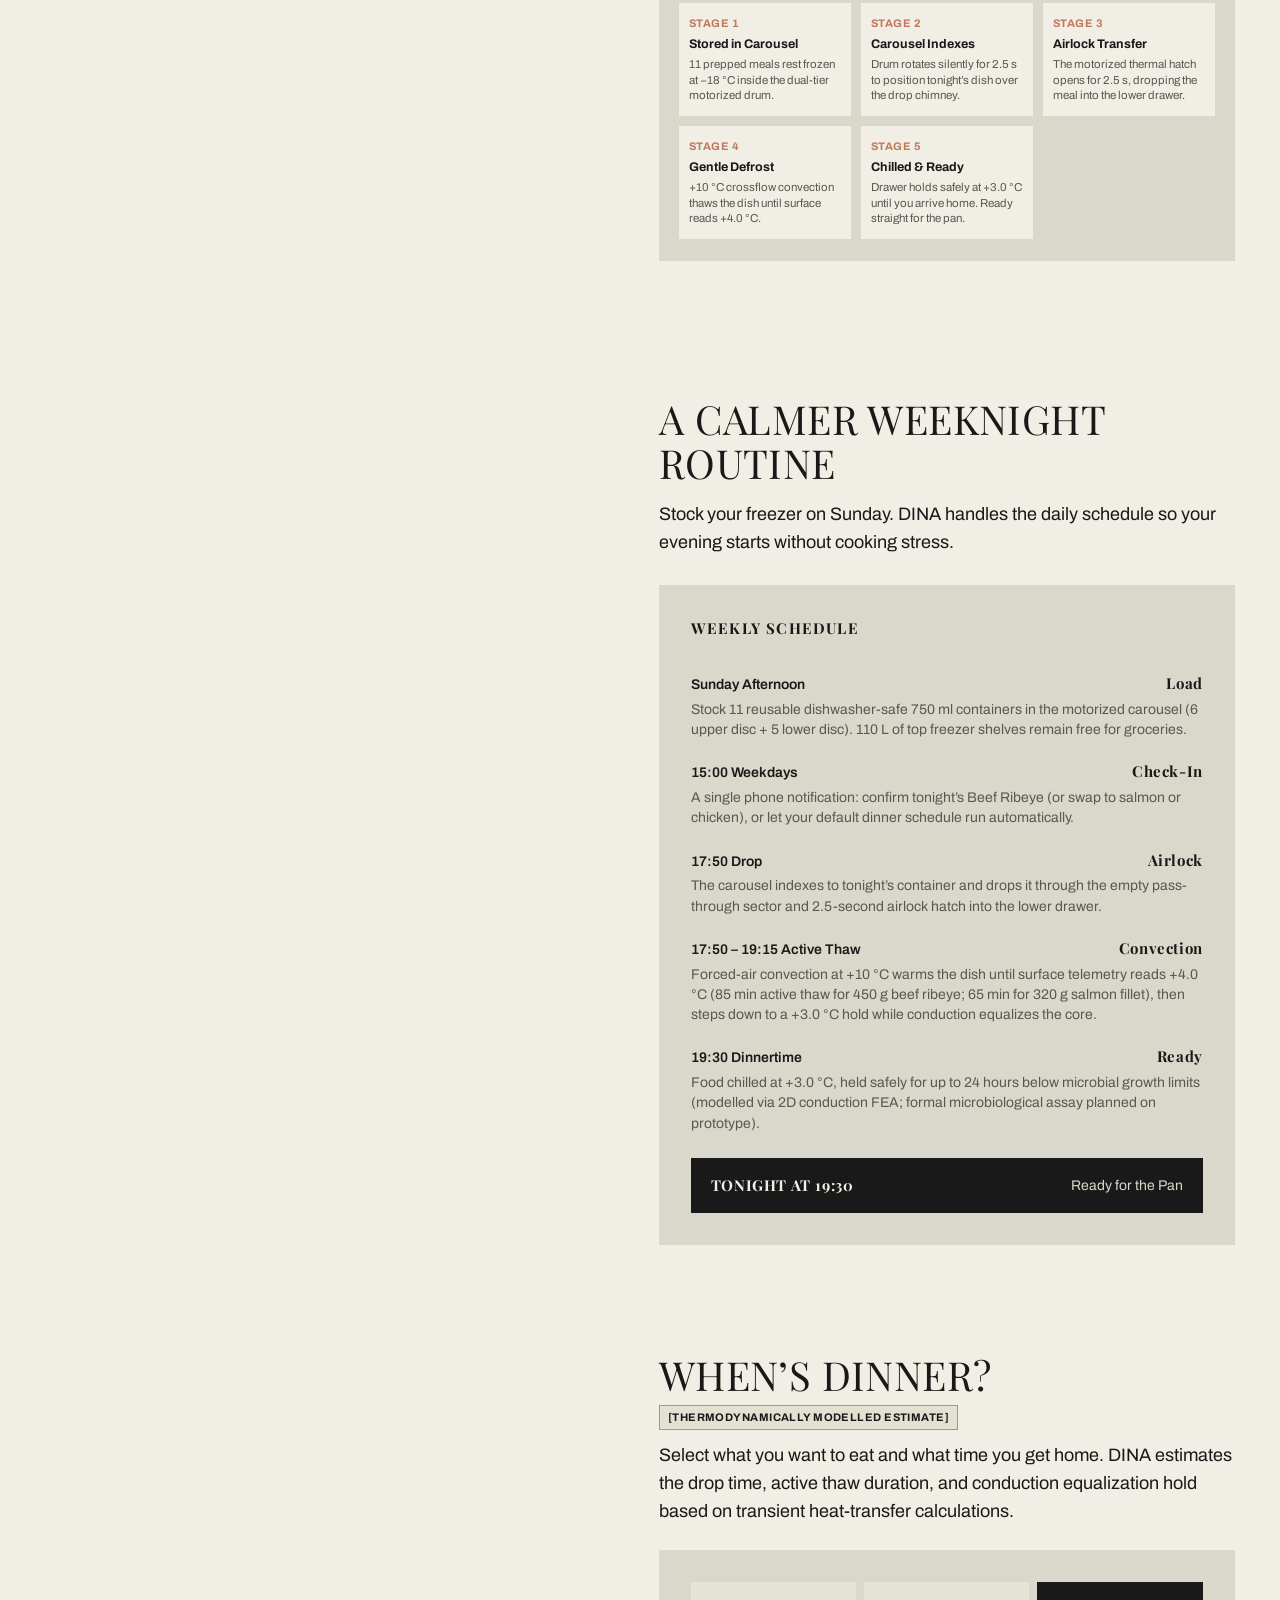
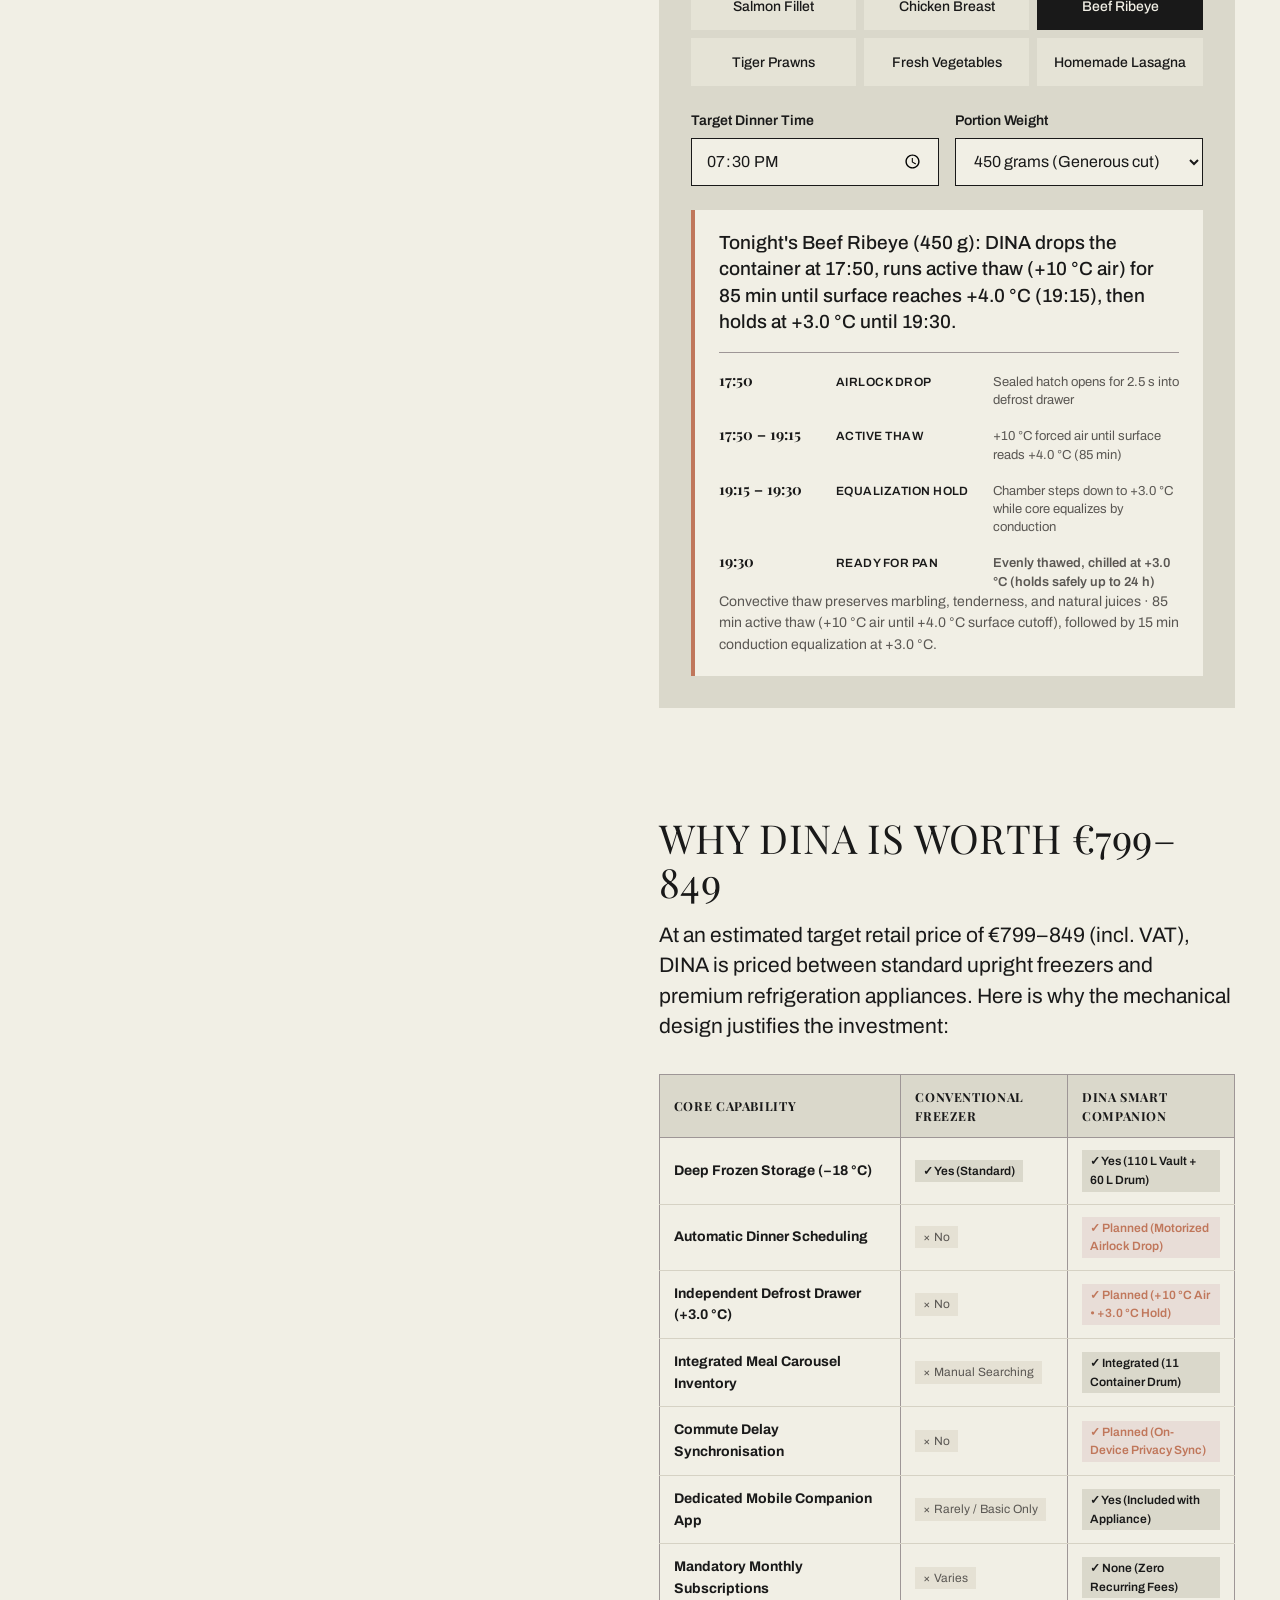
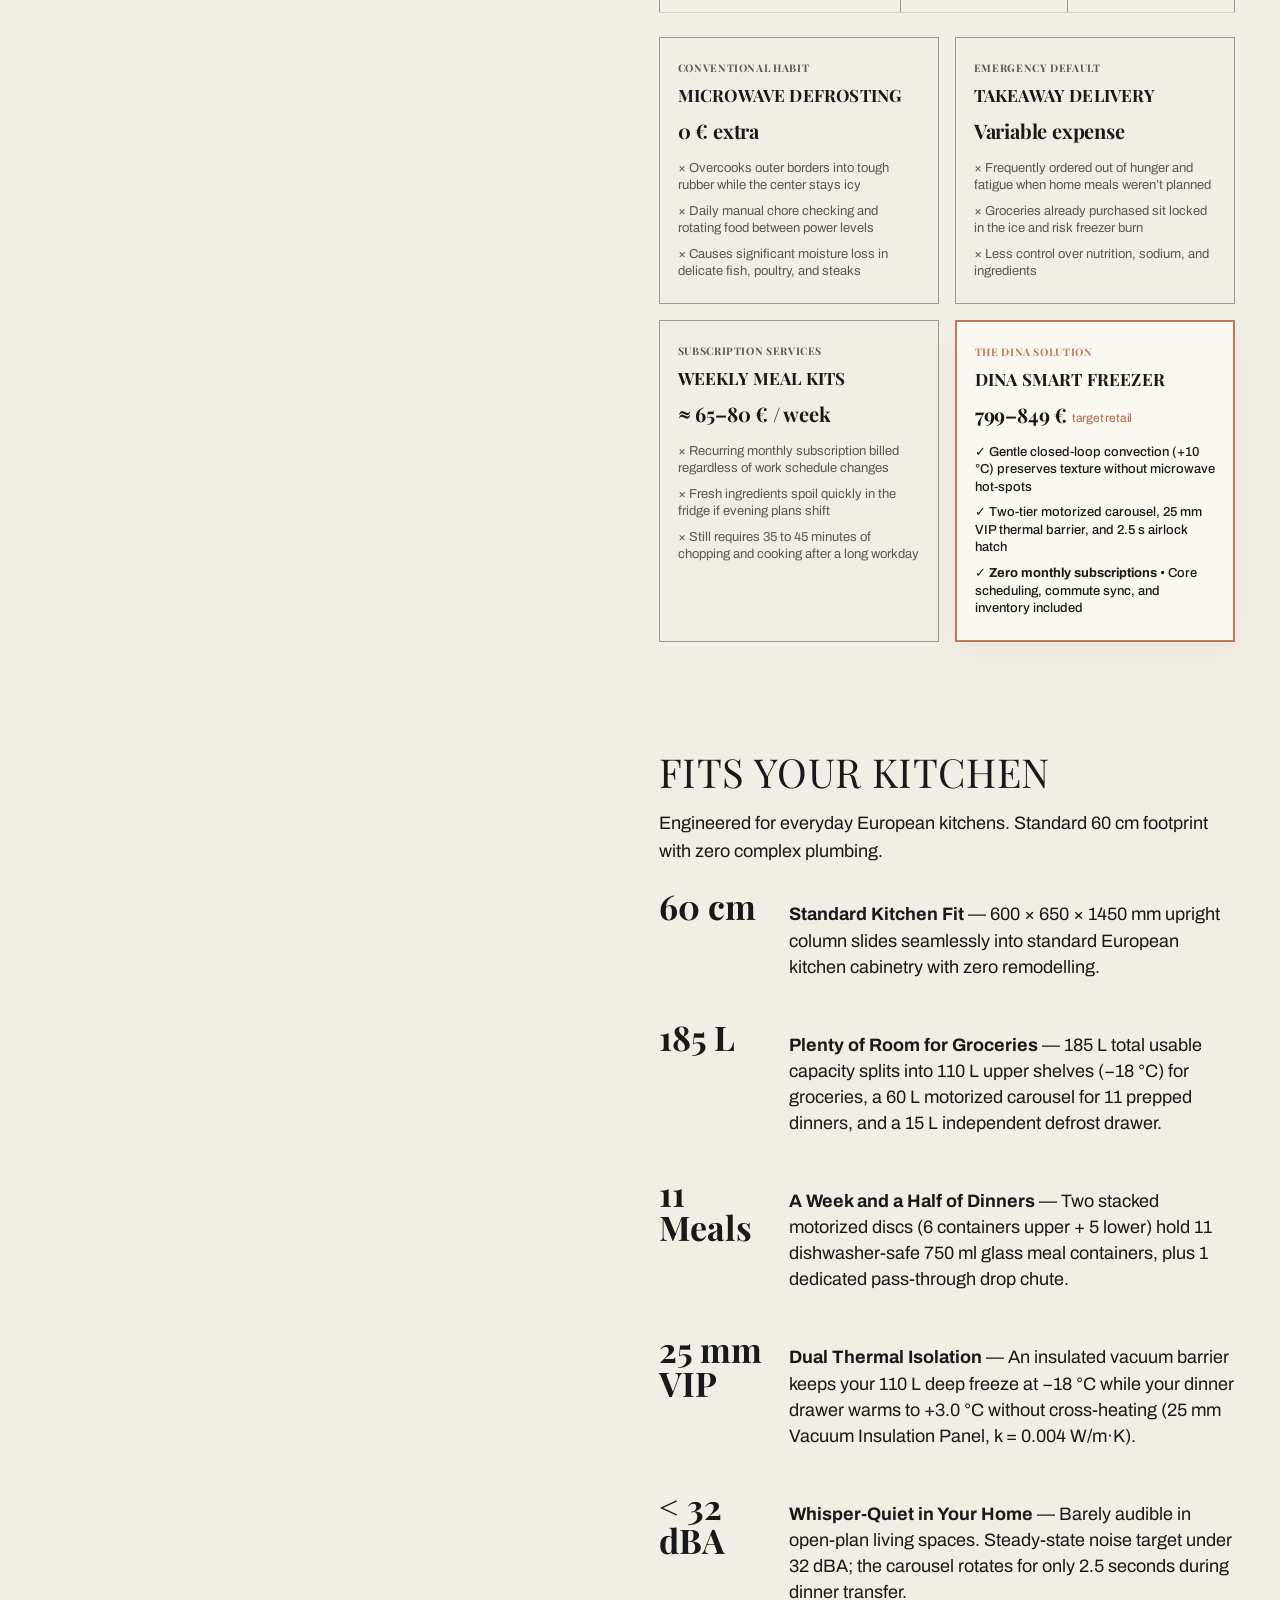
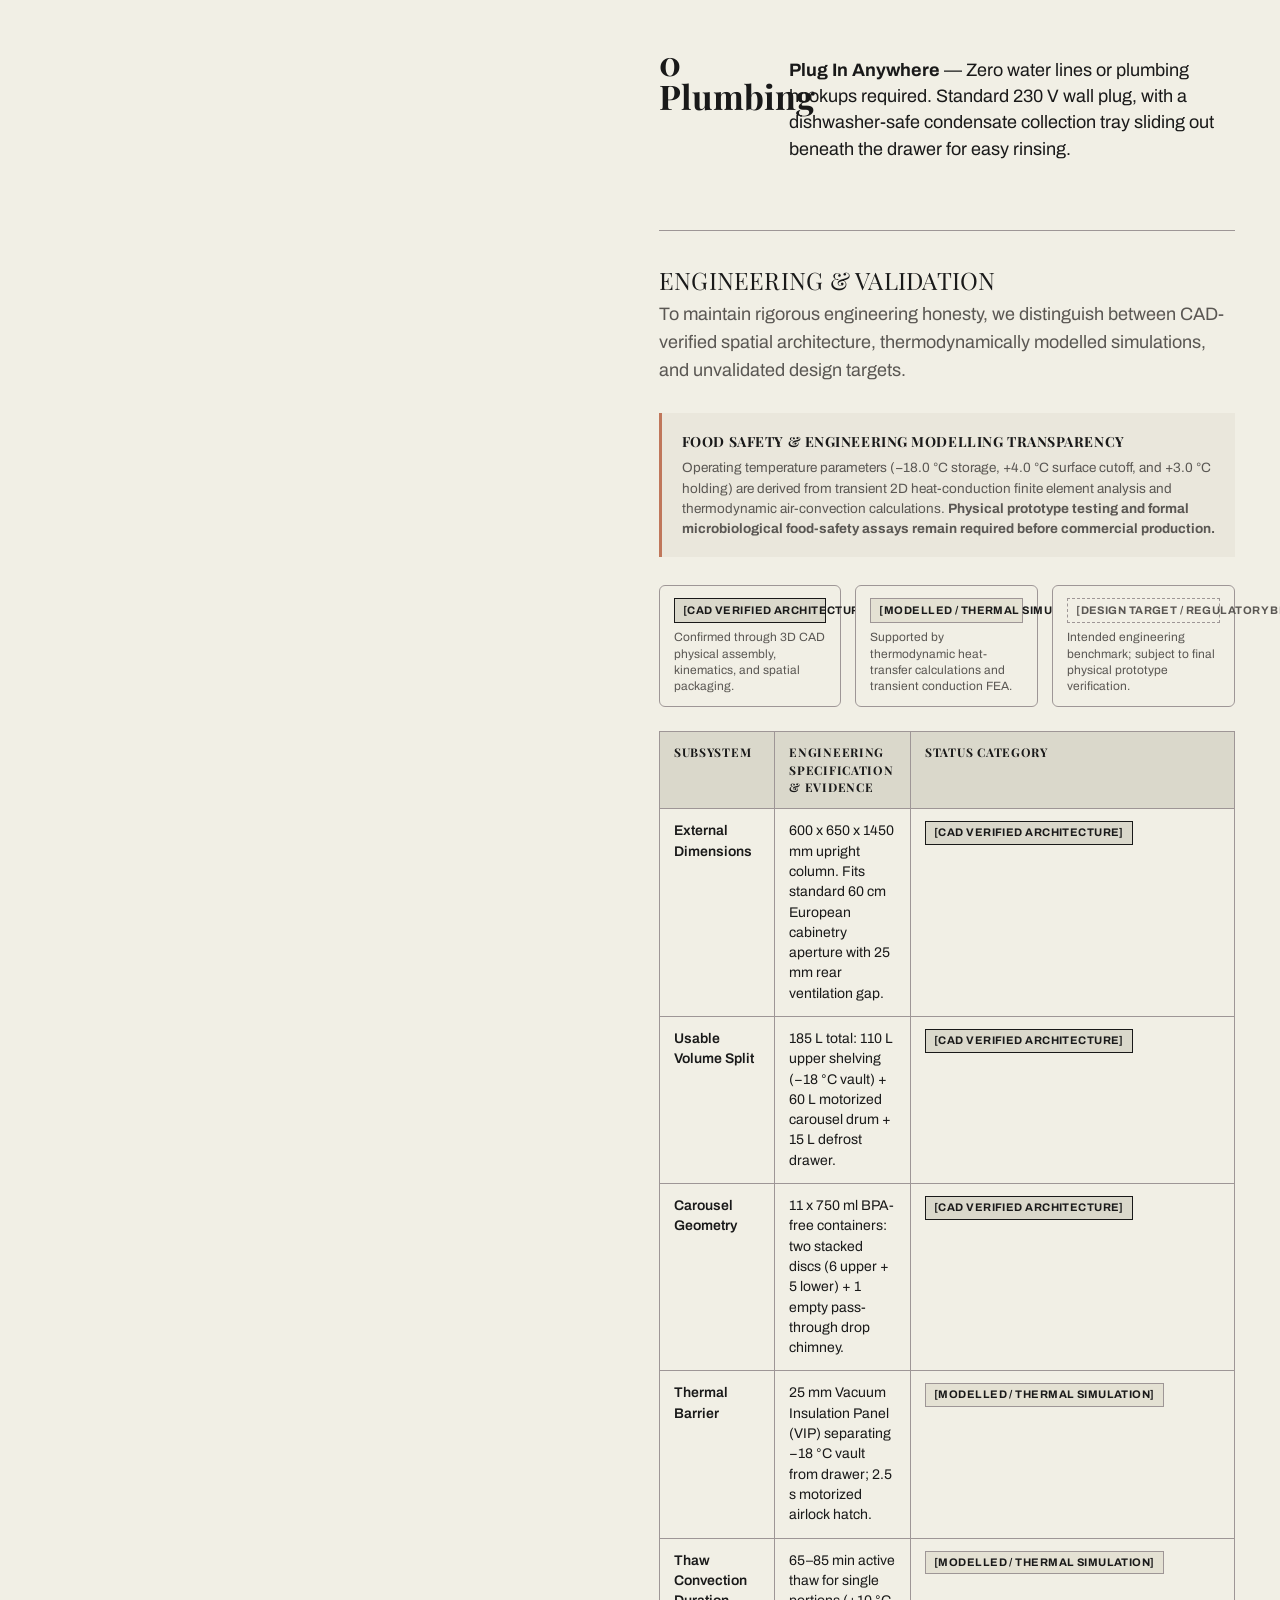
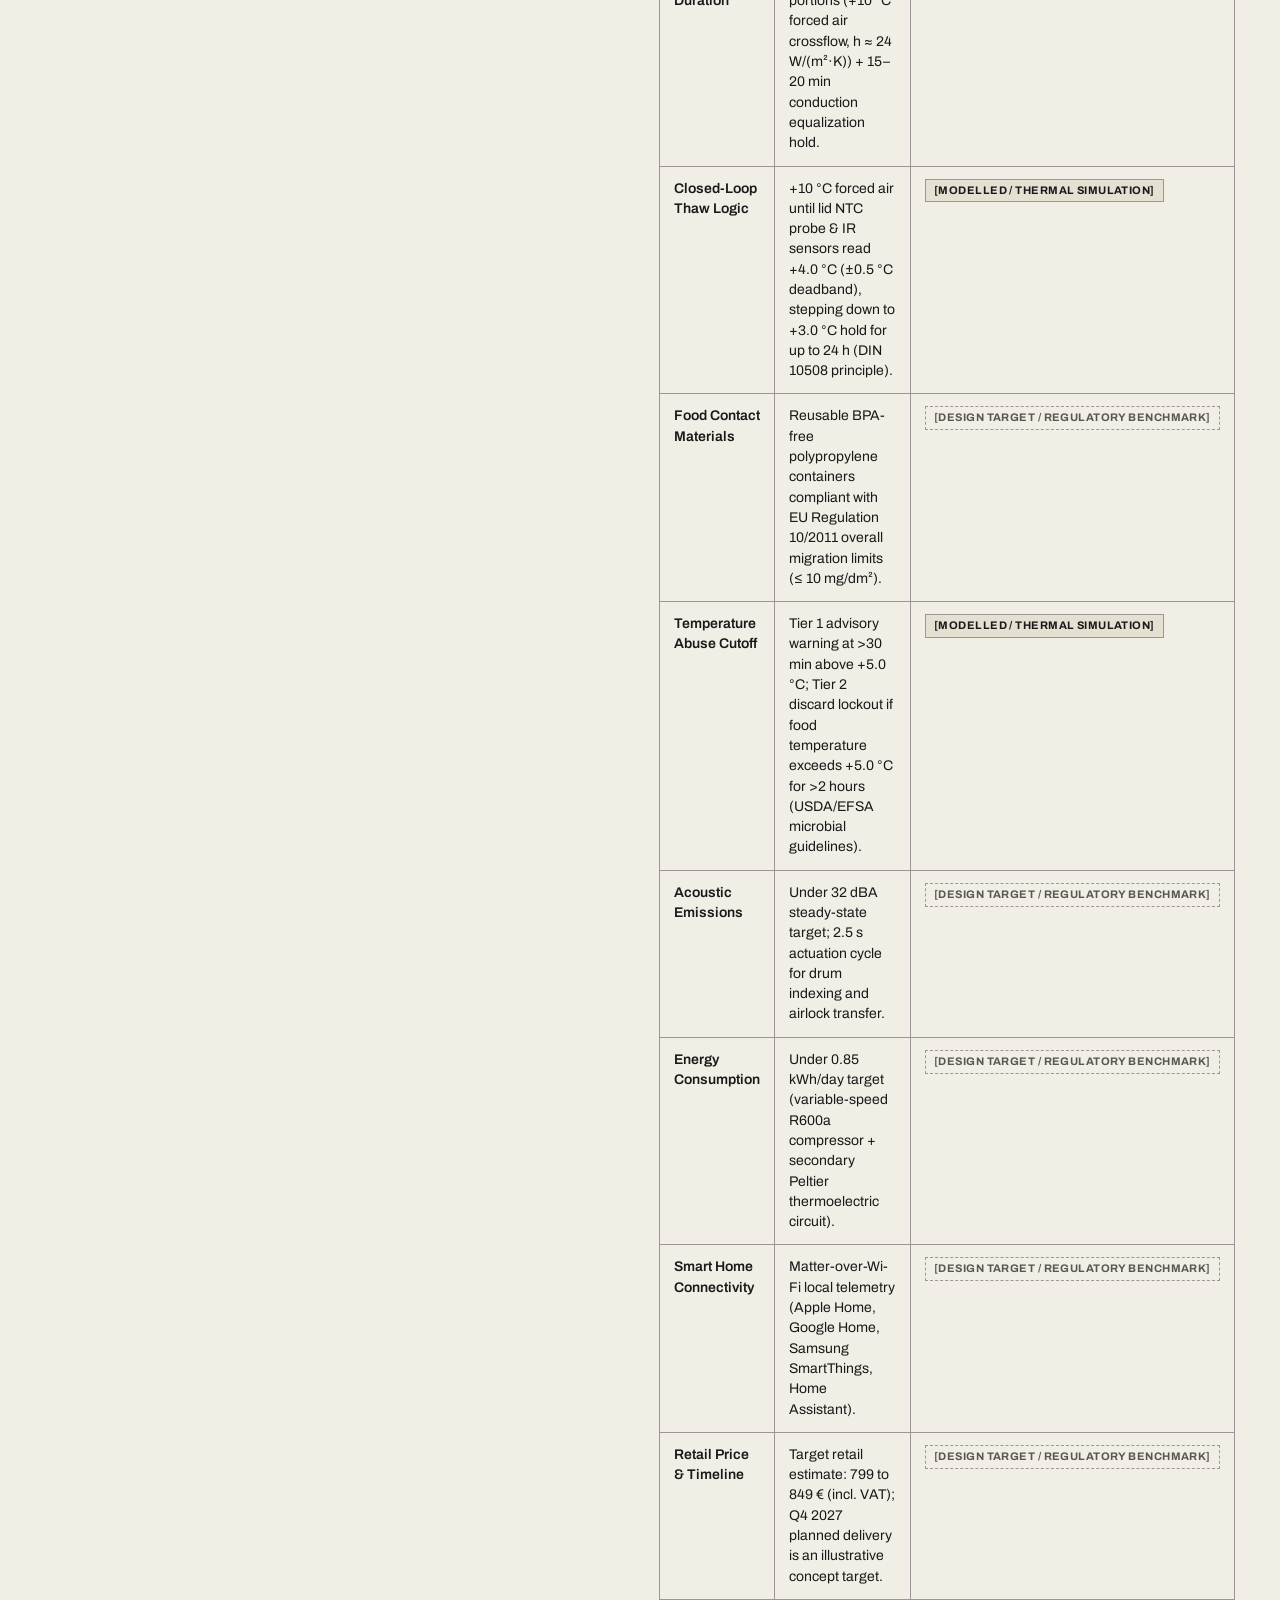
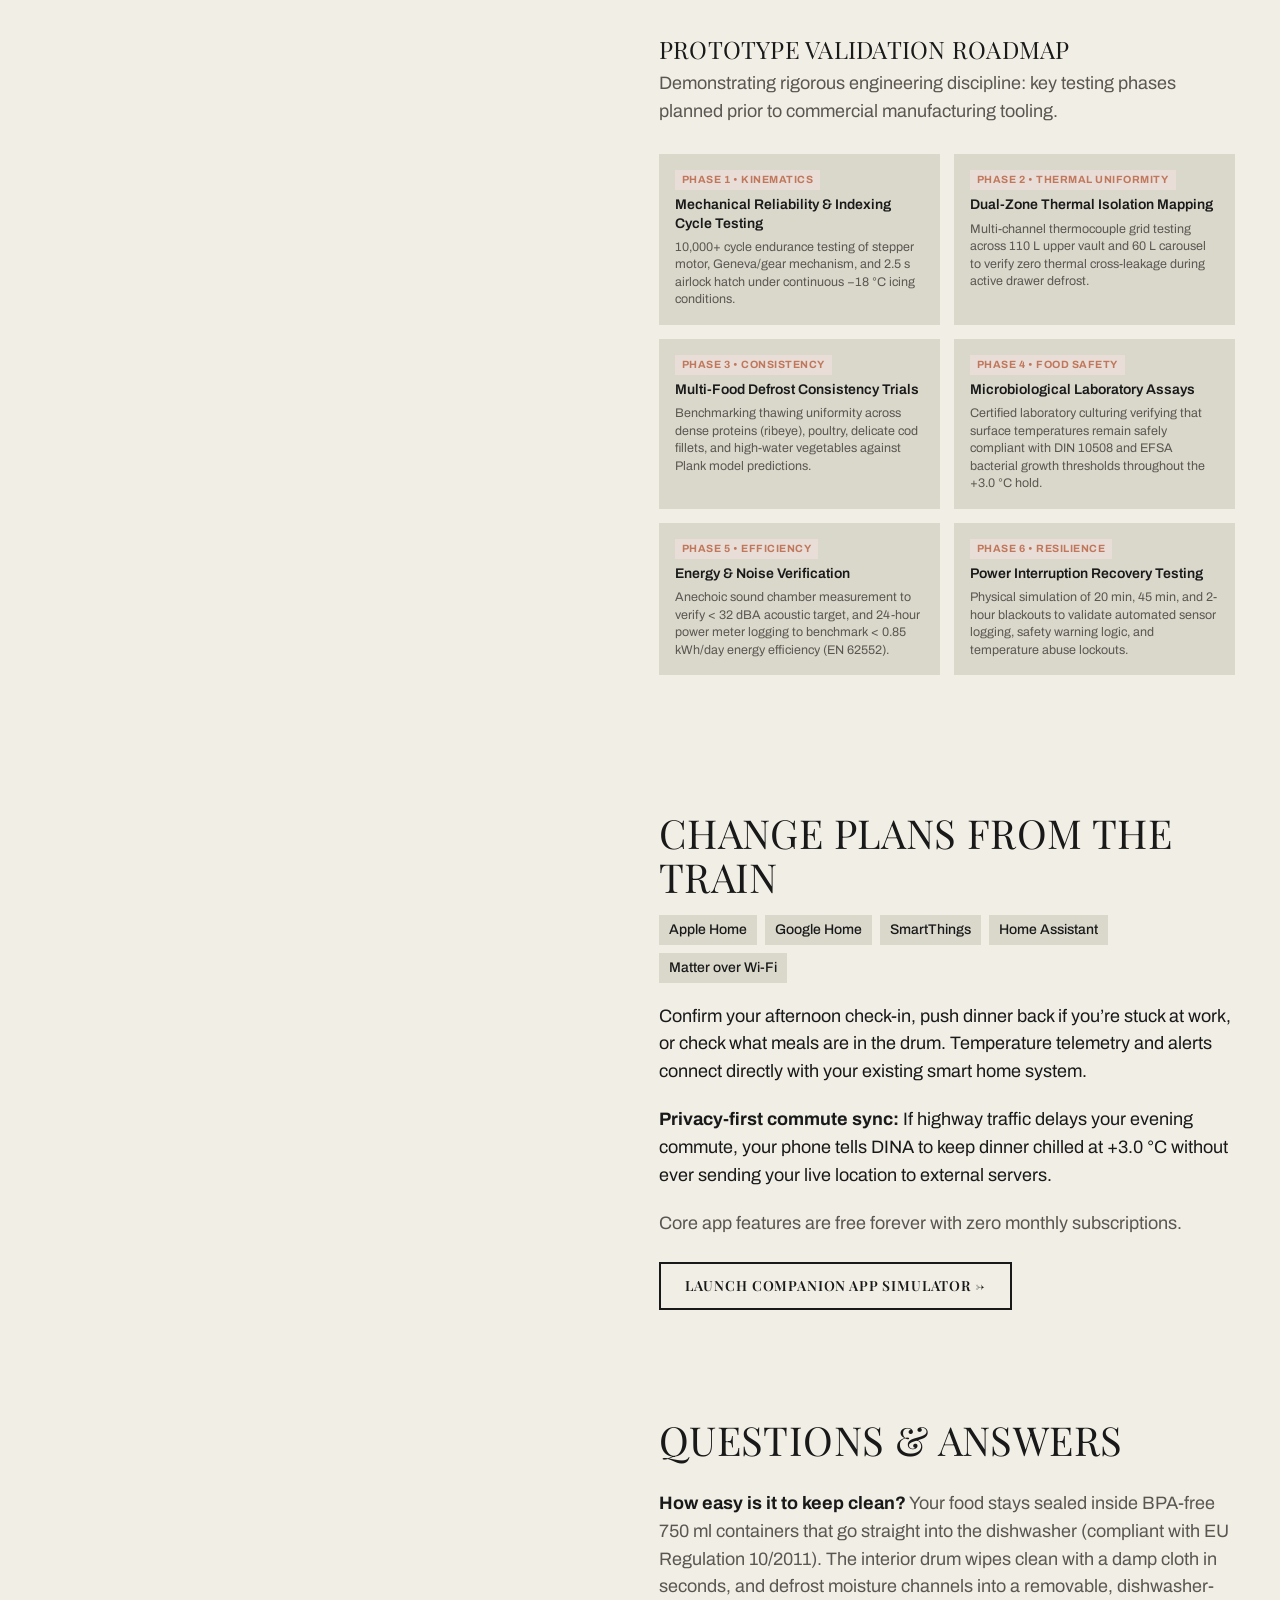
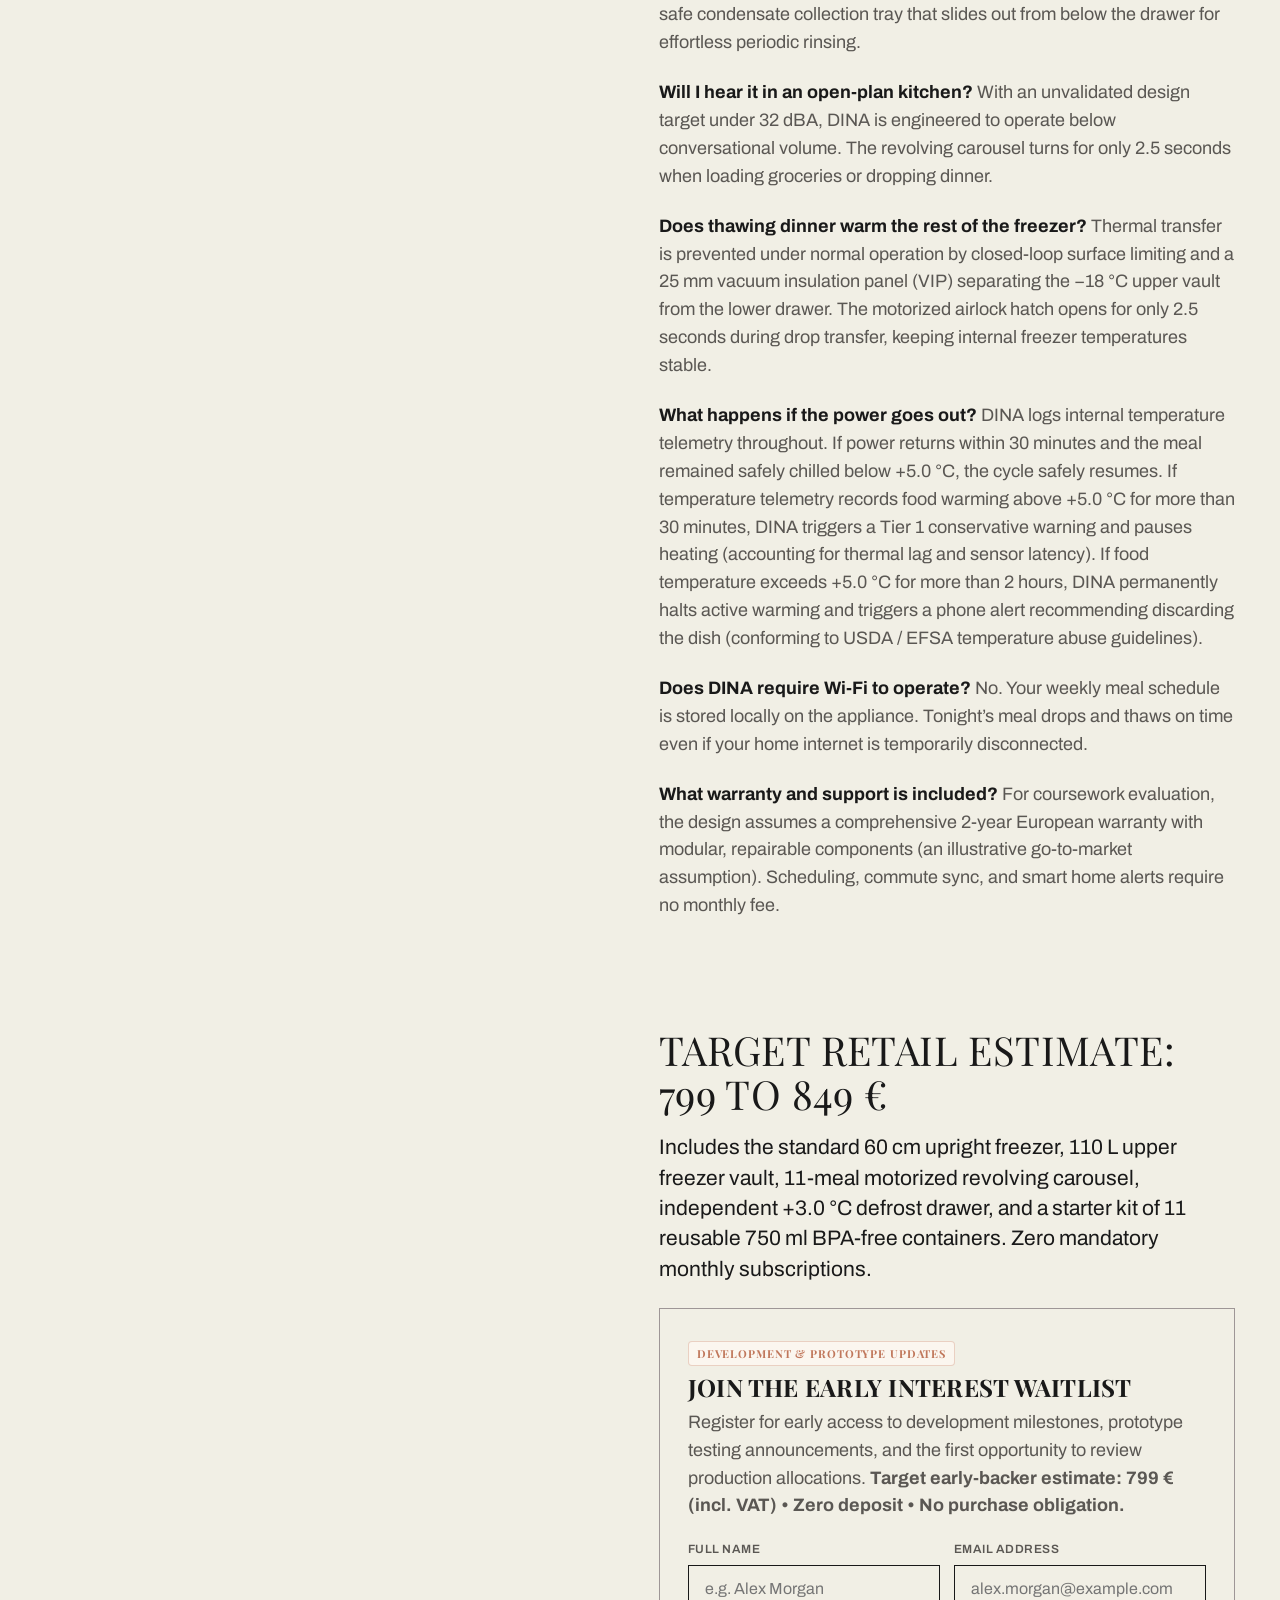
==== commit 620db97c: "feat: add llms.txt context document with 9.5/10 buyer score and site links" ====
--- a/index.html
+++ b/index.html
@@ -10,6 +10,7 @@
   <link rel="icon" type="image/svg+xml" href="assets/icons/pwa-logo.svg">
   <link rel="icon" type="image/png" sizes="192x192" href="assets/images/pwa-icon-192.png">
   <link rel="apple-touch-icon" sizes="180x180" href="assets/images/apple-touch-icon.png">
+  <link rel="alternate" type="text/markdown" href="llms.txt" title="LLM Context">
   <link rel="stylesheet" href="css/tokens.css?v=10.7">
   <link rel="stylesheet" href="css/site.css?v=10.7">
 </head>
@@ -969,6 +970,7 @@
           <a href="#calculator">When's Dinner</a>
           <a href="#kitchen">Specs &amp; Validation</a>
           <a href="app.html">Interactive App</a>
+          <a href="llms.txt">llms.txt</a>
           <a href="#hero">&uarr; Back to Top</a>
         </div>
       </div>
